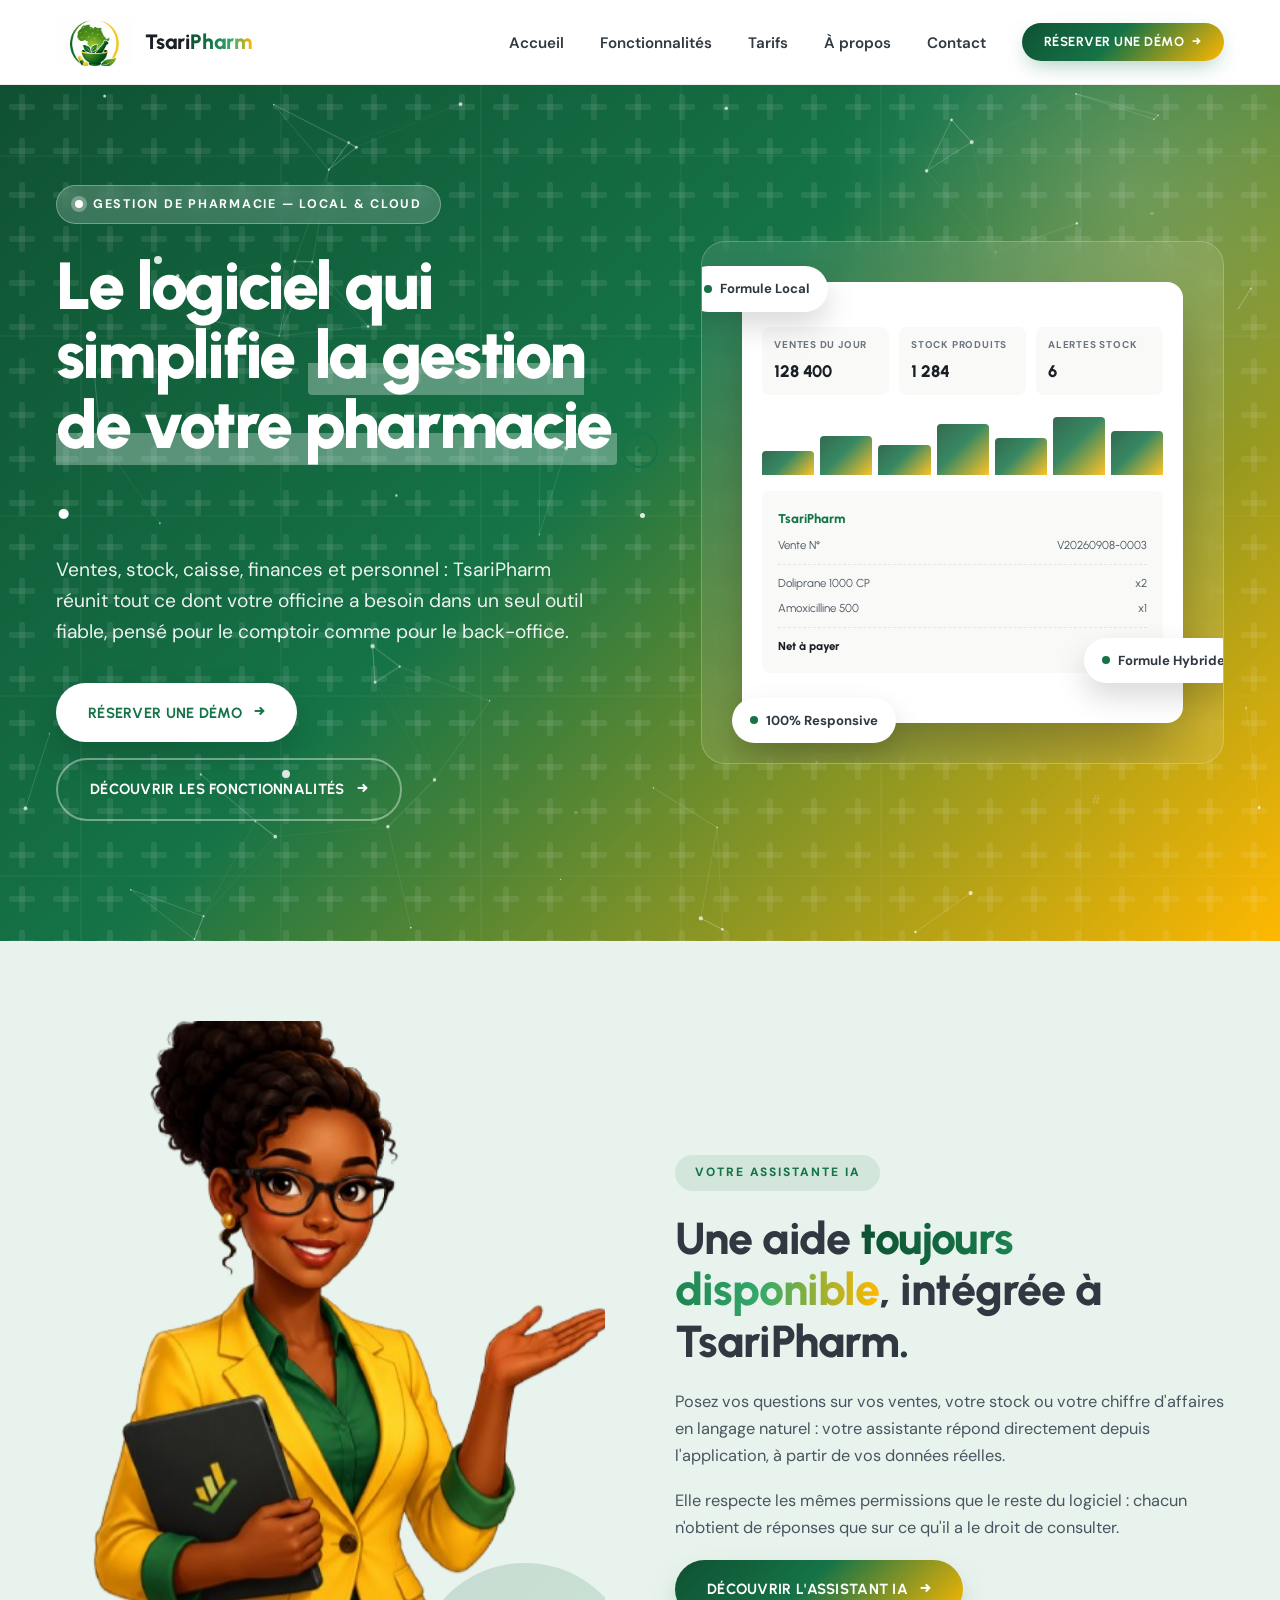
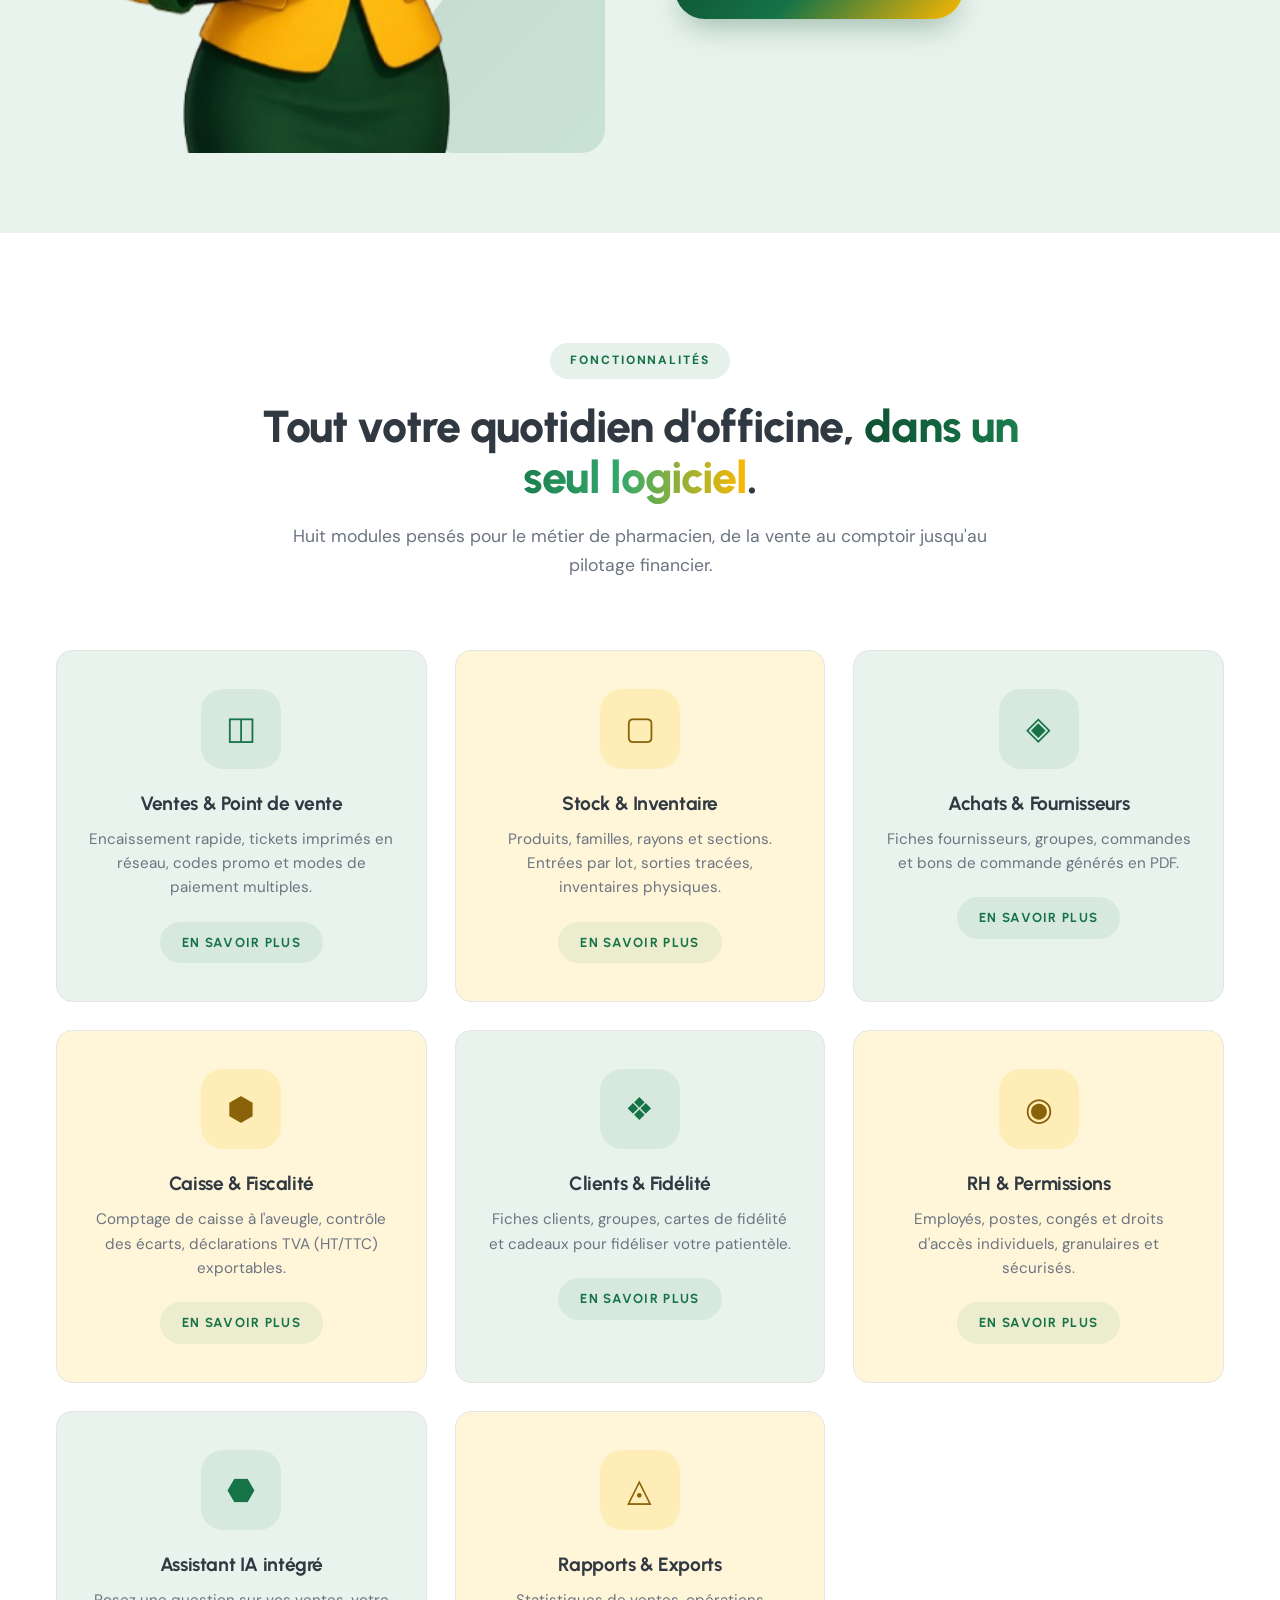
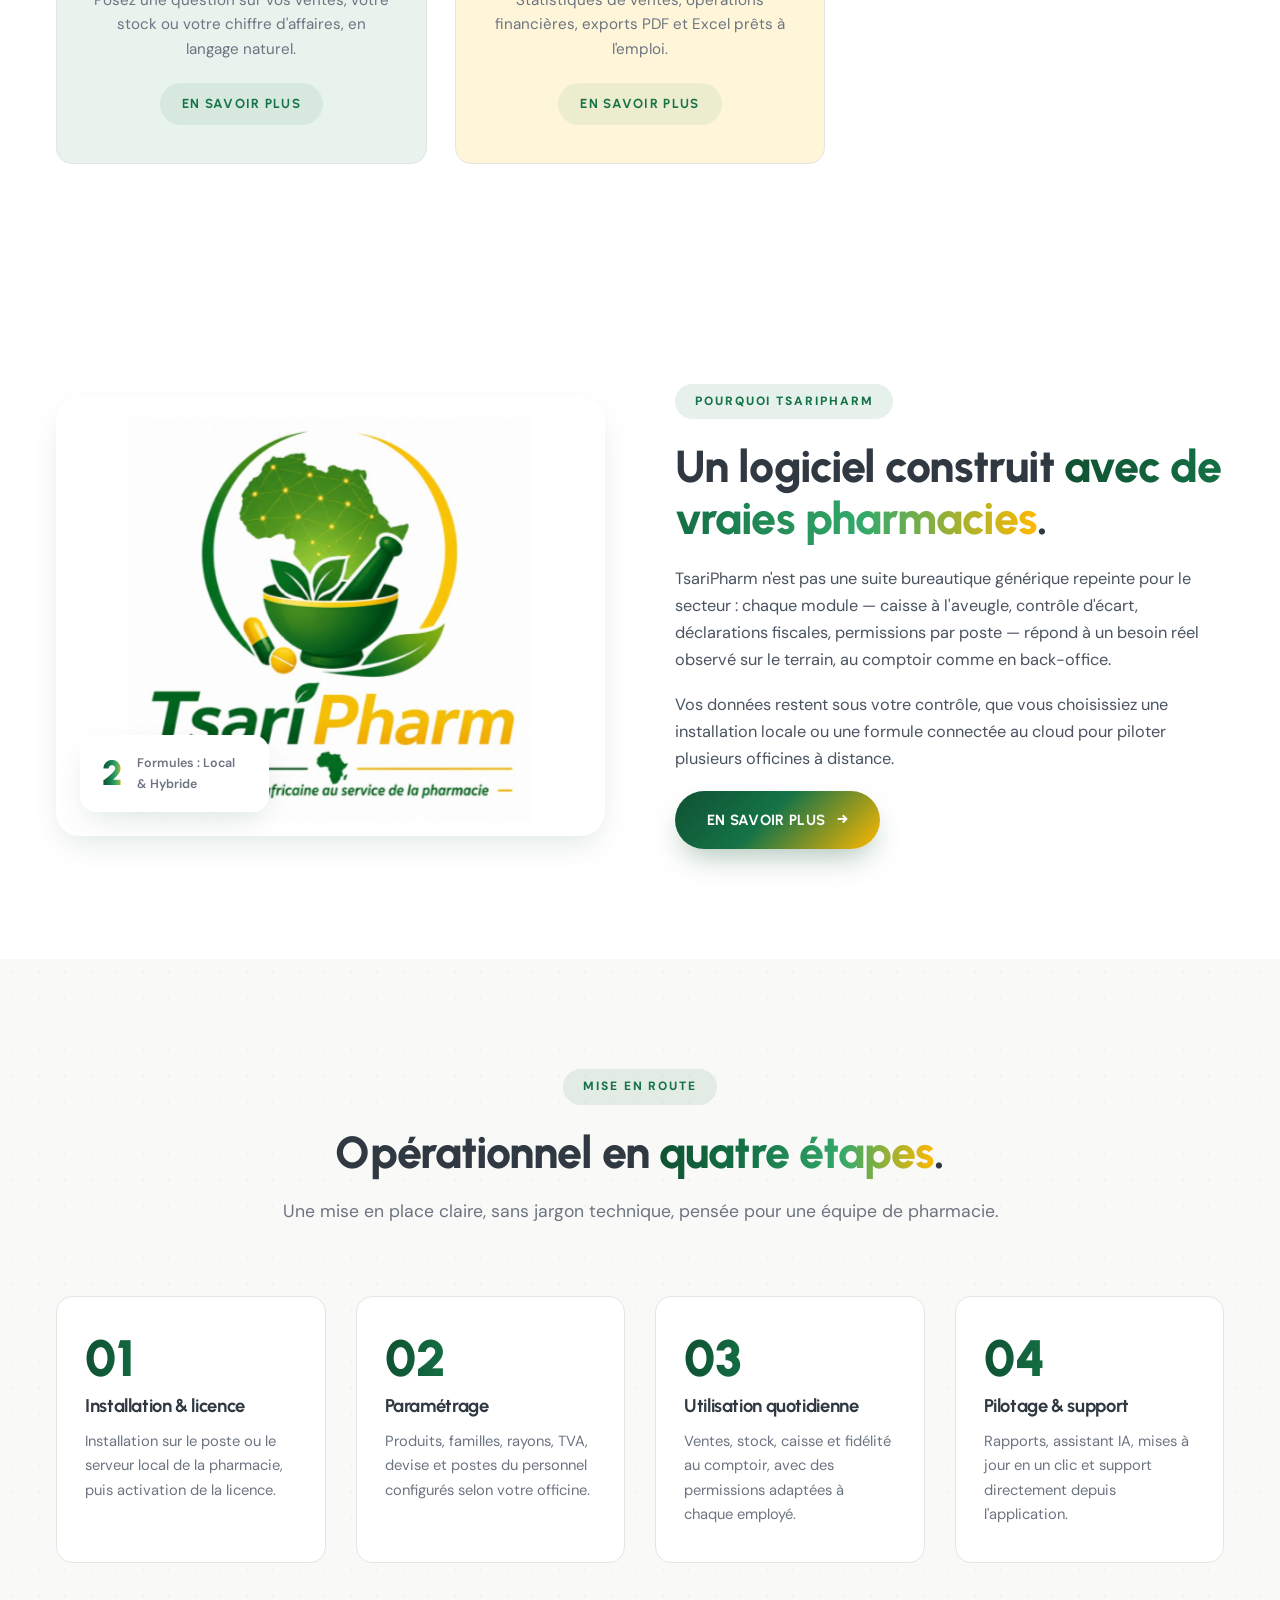
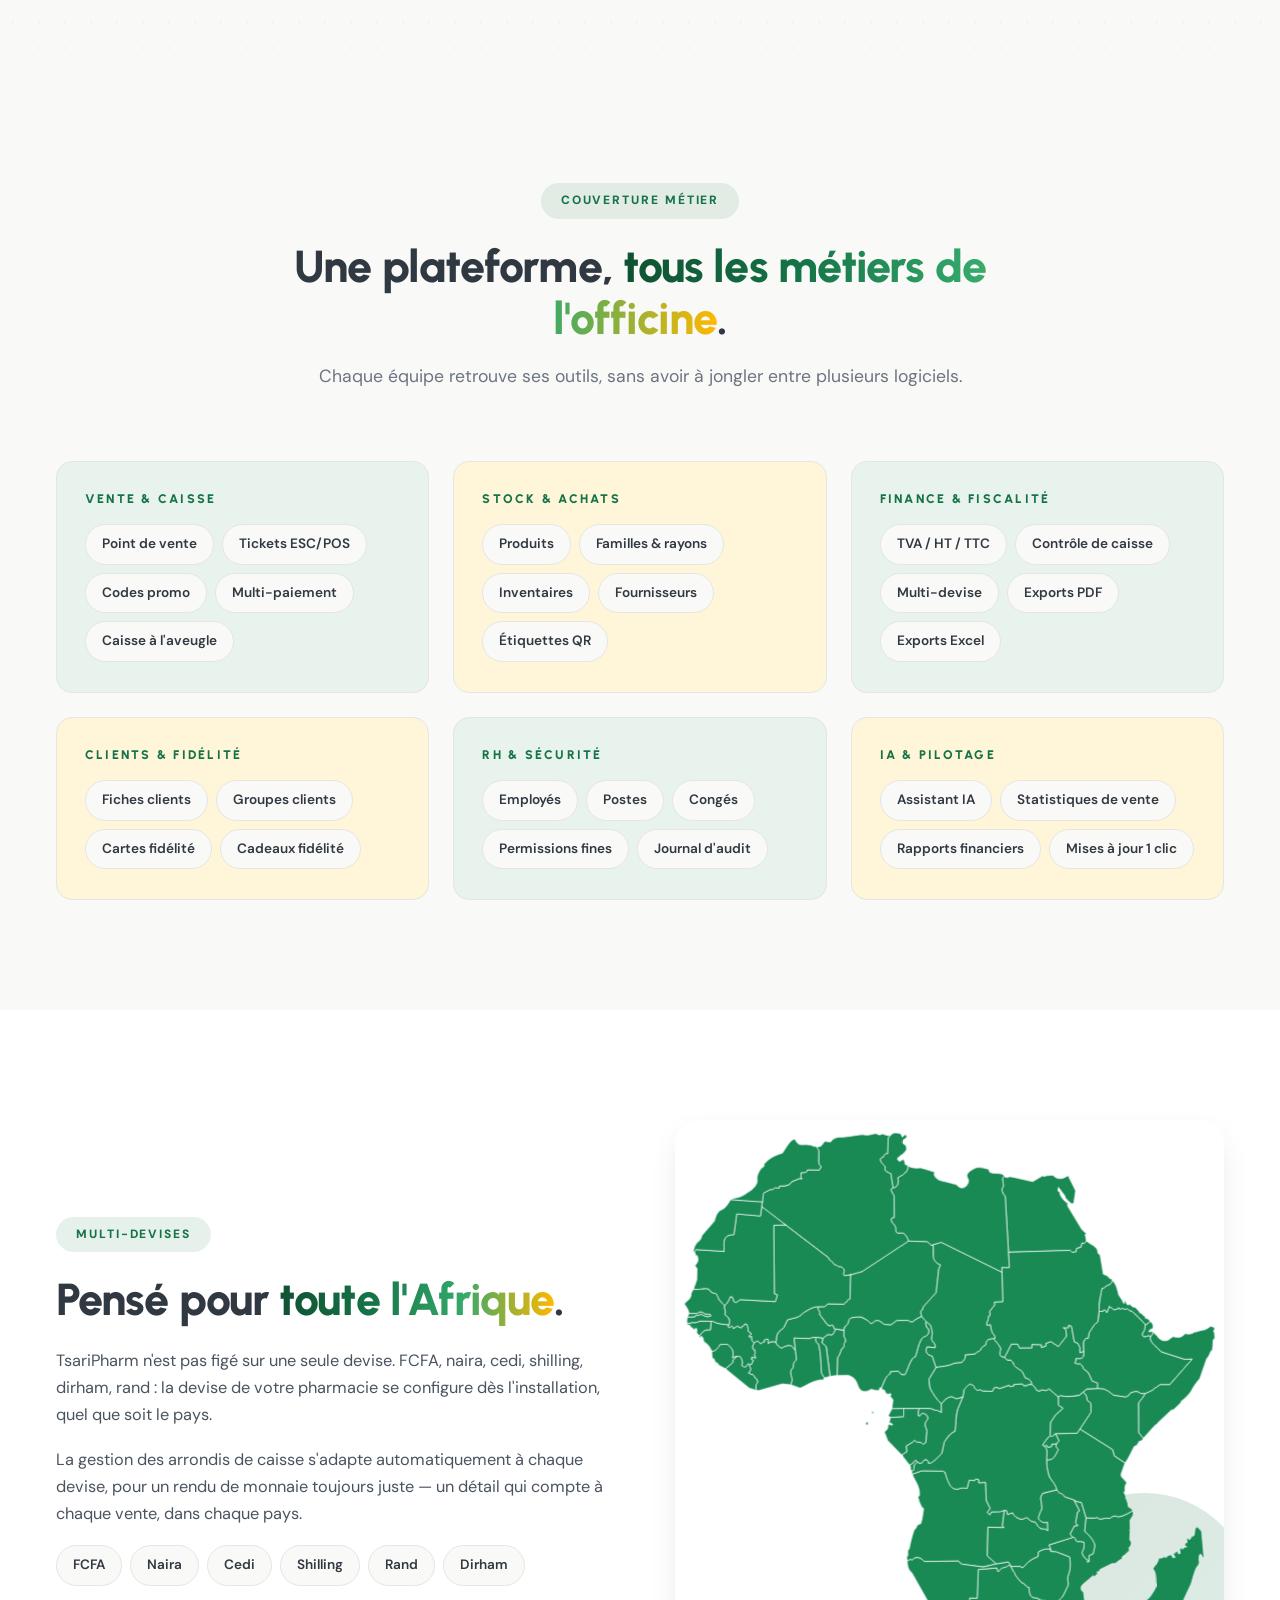
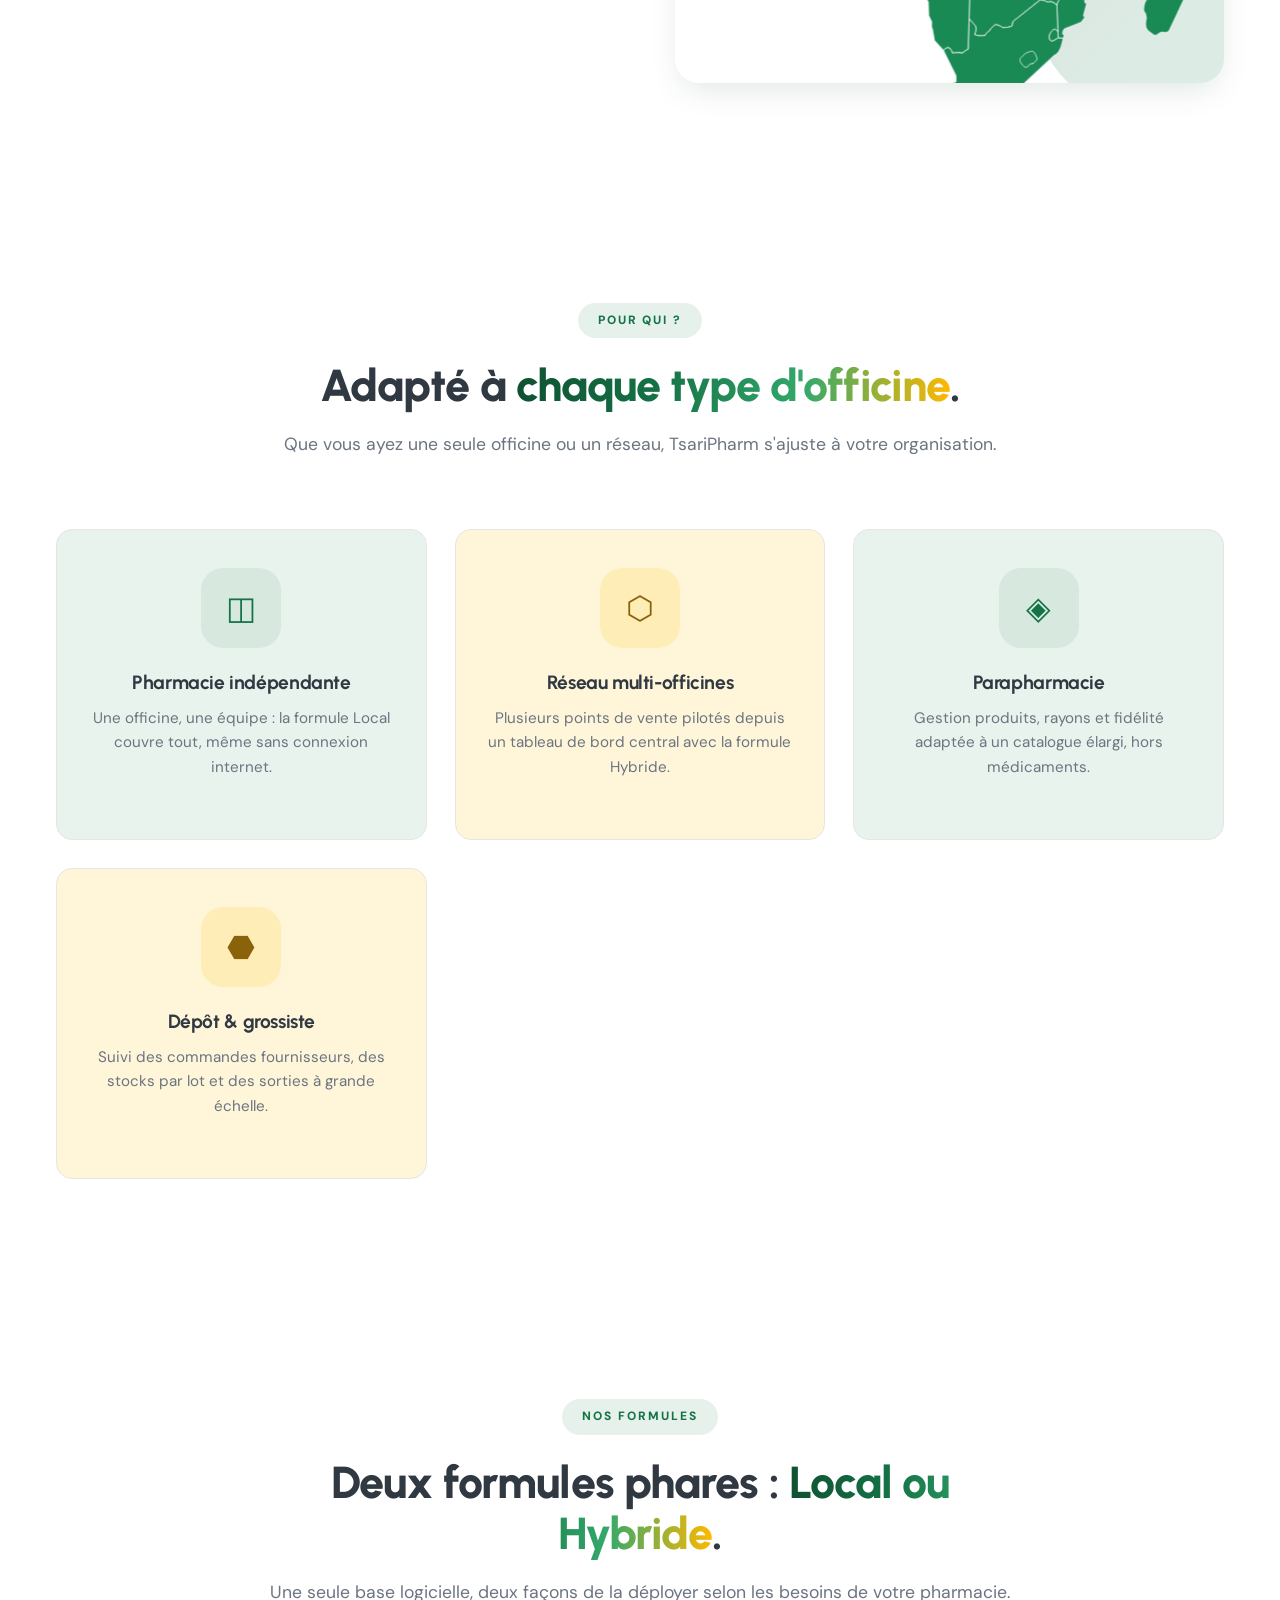
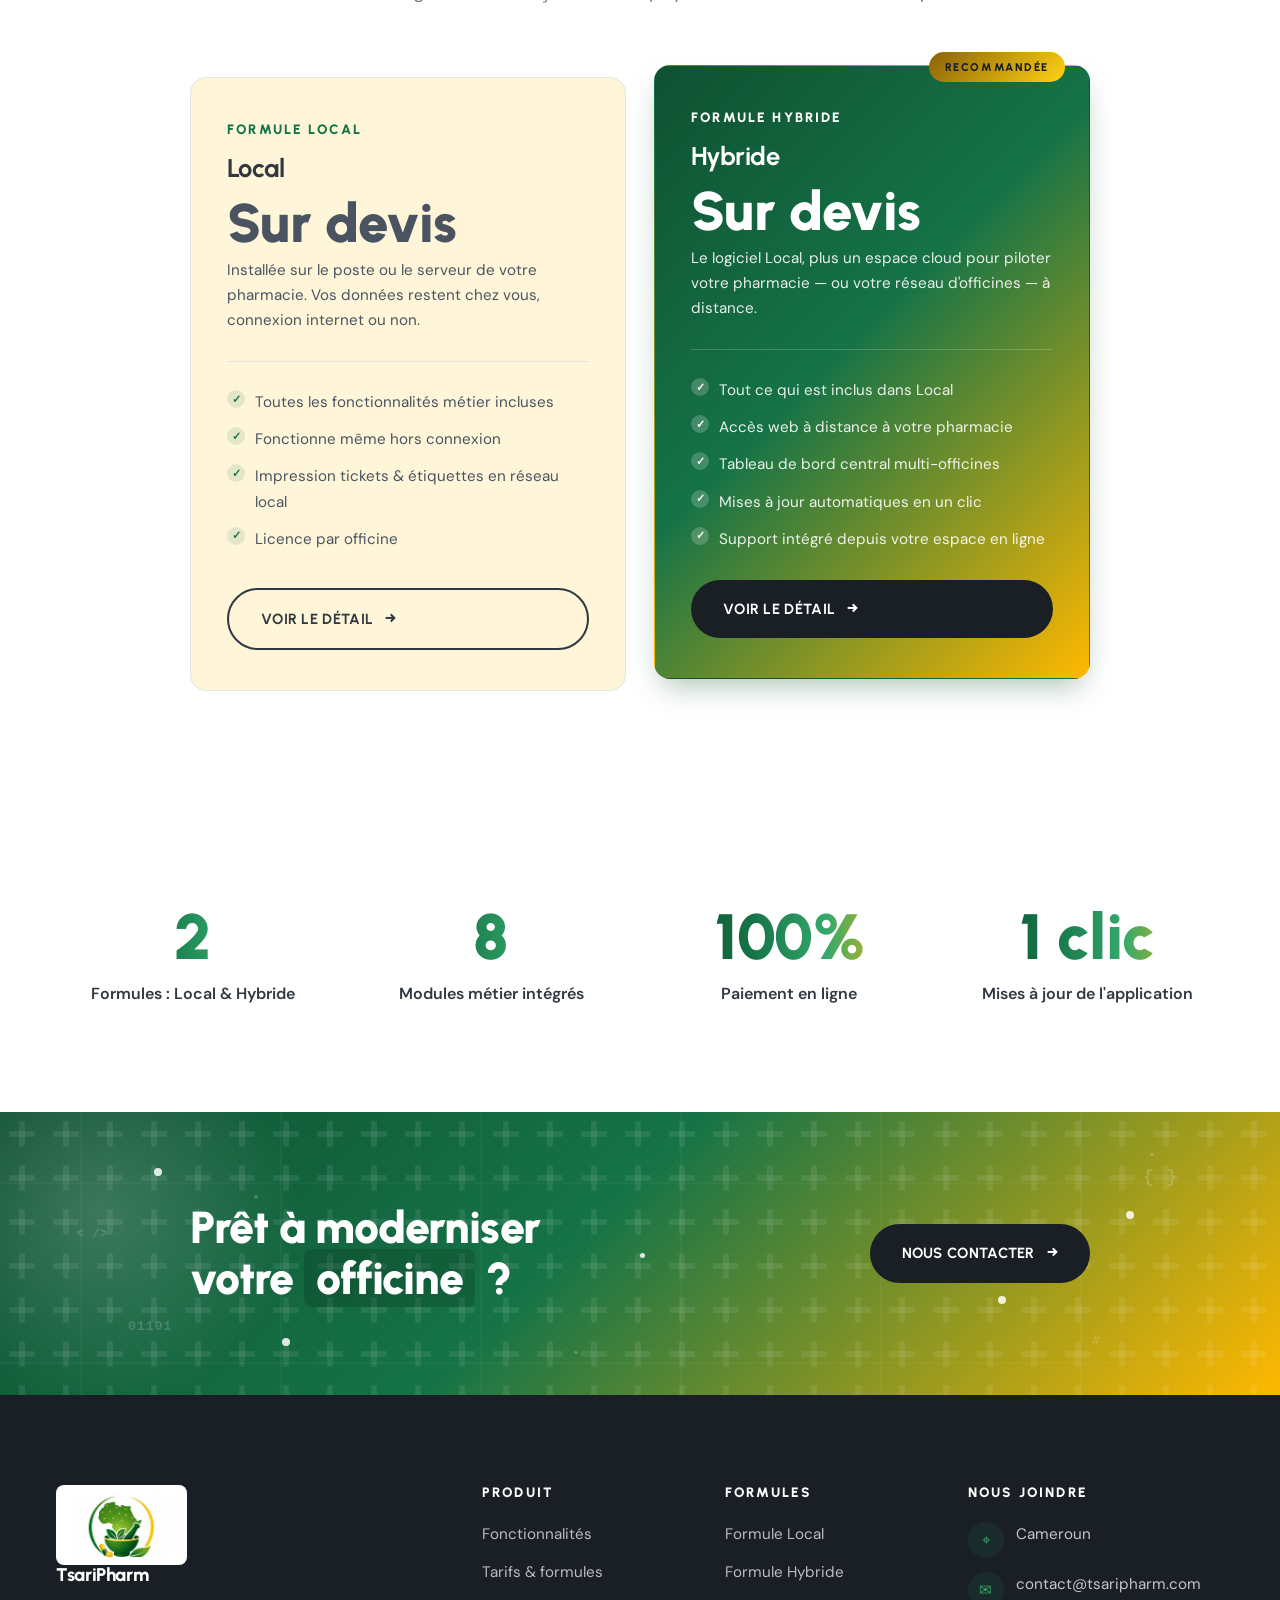
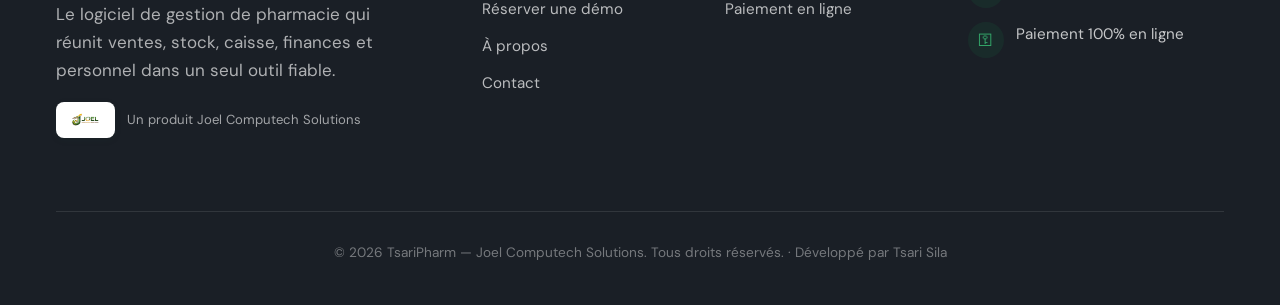
==== index.html @ c8c622b7 "Add pan-African multi-currency section, fix mobile grid, wire Stripe link - Add "Pensee pour toute l" ====
<!DOCTYPE html>
<html lang="fr">
<head>
    <meta charset="UTF-8">
    <meta name="viewport" content="width=device-width, initial-scale=1.0">
    <title>TsariPharm — Logiciel de gestion de pharmacie</title>
    <link rel="icon" href="assets/tsaripharm-icon.jpg" type="image/jpeg">
    <meta name="description" content="TsariPharm : le logiciel de gestion de pharmacie qui réunit ventes, stock, caisse, finances et personnel dans un seul outil fiable. Disponible en formule Local ou Hybride.">
    <meta property="og:title" content="TsariPharm — Logiciel de gestion de pharmacie">
    <meta property="og:description" content="Ventes, stock, caisse, finances, RH et assistant IA : tout pour piloter votre officine au quotidien.">
    <meta property="og:image" content="assets/tsaripharm-full.jpg">
    <link rel="preconnect" href="https://fonts.googleapis.com">
    <link rel="preconnect" href="https://fonts.gstatic.com" crossorigin>
    <link href="https://fonts.googleapis.com/css2?family=DM+Sans:wght@400;500;600;700&family=Urbanist:wght@400;500;600;700;800;900&display=swap" rel="stylesheet">
    <link rel="stylesheet" href="style.css">
</head>
<body>
    <nav>
        <a href="index.html" class="nav-logo"><img src="assets/tsaripharm-icon.jpg" alt="TsariPharm"><span class="nav-logo-text">Tsari<em>Pharm</em></span></a>
        <ul class="nav-links">
            <li><a href="index.html">Accueil</a></li>
            <li><a href="fonctionnalites.html">Fonctionnalités</a></li>
            <li><a href="tarifs.html">Tarifs</a></li>
            <li><a href="a-propos.html">À propos</a></li>
            <li><a href="contact.html">Contact</a></li>
            <li><a href="demo.html" class="nav-cta"><span>Réserver une démo</span></a></li>
        </ul>
    </nav>

    <!-- HERO -->
    <header class="hero">
        <div class="hero-inner">
            <div>
                <span class="hero-eyebrow">Gestion de pharmacie — Local &amp; Cloud</span>
                <h1>Le logiciel qui simplifie <em>la gestion de votre pharmacie</em>.</h1>
                <p class="lead">Ventes, stock, caisse, finances et personnel : TsariPharm réunit tout ce dont votre officine a besoin dans un seul outil fiable, pensé pour le comptoir comme pour le back-office.</p>
                <div class="hero-btns">
                    <a href="demo.html" class="btn btn-primary"><span>Réserver une démo</span></a>
                    <a href="fonctionnalites.html" class="btn btn-ghost"><span>Découvrir les fonctionnalités</span></a>
                </div>
            </div>
            <div class="hero-illustration">
                <div class="hero-mock">
                    <div class="hero-mock-bar"><span></span><span></span><span></span></div>
                    <div class="hero-mock-kpis">
                        <div class="hero-mock-kpi"><span class="k-lbl">Ventes du jour</span><span class="k-val">128 400</span></div>
                        <div class="hero-mock-kpi"><span class="k-lbl">Stock produits</span><span class="k-val">1 284</span></div>
                        <div class="hero-mock-kpi"><span class="k-lbl">Alertes stock</span><span class="k-val">6</span></div>
                    </div>
                    <div class="hero-mock-chart">
                        <span style="height:38%"></span><span style="height:62%"></span><span style="height:48%"></span>
                        <span style="height:80%"></span><span style="height:58%"></span><span style="height:92%"></span>
                        <span style="height:70%"></span>
                    </div>
                    <div class="hero-mock-receipt">
                        <div class="r-line r-title">TsariPharm</div>
                        <div class="r-line"><span>Vente N°</span><span>V20260908-0003</span></div>
                        <div class="r-sep"></div>
                        <div class="r-line"><span>Doliprane 1000 CP</span><span>x2</span></div>
                        <div class="r-line"><span>Amoxicilline 500</span><span>x1</span></div>
                        <div class="r-sep"></div>
                        <div class="r-line r-total"><span>Net à payer</span><span>4 250</span></div>
                    </div>
                </div>
                <span class="float-tag t1"><span class="dot"></span> Formule Local</span>
                <span class="float-tag t2"><span class="dot"></span> Formule Hybride</span>
                <span class="float-tag t3"><span class="dot"></span> 100% Responsive</span>
            </div>
        </div>
    </header>

    <main>

        <!-- MASCOTTE / ASSISTANTE IA -->
        <section class="section-full" style="background: var(--green-soft); padding: 80px 56px;">
            <div style="max-width: var(--container); margin: 0 auto;">
                <div class="about-split">
                    <div class="about-image" style="aspect-ratio: 3/4; box-shadow: none;">
                        <img src="assets/mascotte-explique.png" alt="Assistante IA TsariPharm" style="width:100%;height:100%;object-fit:contain;">
                    </div>
                    <div>
                        <span class="pill">Votre assistante IA</span>
                        <h2>Une aide <em>toujours disponible</em>, intégrée à TsariPharm.</h2>
                        <p>Posez vos questions sur vos ventes, votre stock ou votre chiffre d'affaires en langage naturel : votre assistante répond directement depuis l'application, à partir de vos données réelles.</p>
                        <p>Elle respecte les mêmes permissions que le reste du logiciel : chacun n'obtient de réponses que sur ce qu'il a le droit de consulter.</p>
                        <a href="fonctionnalites.html" class="btn btn-orange"><span>Découvrir l'assistant IA</span></a>
                    </div>
                </div>
            </div>
        </section>

        <!-- FONCTIONNALITÉS OVERVIEW -->
        <section>
            <div class="section-head">
                <span class="pill">Fonctionnalités</span>
                <h2>Tout votre quotidien d'officine, <em>dans un seul logiciel</em>.</h2>
                <p>Huit modules pensés pour le métier de pharmacien, de la vente au comptoir jusqu'au pilotage financier.</p>
            </div>
            <div class="svc-grid">
                <div class="svc-card">
                    <div class="svc-icon">◫</div>
                    <h3>Ventes &amp; Point de vente</h3>
                    <p>Encaissement rapide, tickets imprimés en réseau, codes promo et modes de paiement multiples.</p>
                    <a href="fonctionnalites.html" class="svc-link">En savoir plus</a>
                </div>
                <div class="svc-card">
                    <div class="svc-icon">▢</div>
                    <h3>Stock &amp; Inventaire</h3>
                    <p>Produits, familles, rayons et sections. Entrées par lot, sorties tracées, inventaires physiques.</p>
                    <a href="fonctionnalites.html" class="svc-link">En savoir plus</a>
                </div>
                <div class="svc-card">
                    <div class="svc-icon">◈</div>
                    <h3>Achats &amp; Fournisseurs</h3>
                    <p>Fiches fournisseurs, groupes, commandes et bons de commande générés en PDF.</p>
                    <a href="fonctionnalites.html" class="svc-link">En savoir plus</a>
                </div>
                <div class="svc-card">
                    <div class="svc-icon">⬢</div>
                    <h3>Caisse &amp; Fiscalité</h3>
                    <p>Comptage de caisse à l'aveugle, contrôle des écarts, déclarations TVA (HT/TTC) exportables.</p>
                    <a href="fonctionnalites.html" class="svc-link">En savoir plus</a>
                </div>
                <div class="svc-card">
                    <div class="svc-icon">❖</div>
                    <h3>Clients &amp; Fidélité</h3>
                    <p>Fiches clients, groupes, cartes de fidélité et cadeaux pour fidéliser votre patientèle.</p>
                    <a href="fonctionnalites.html" class="svc-link">En savoir plus</a>
                </div>
                <div class="svc-card">
                    <div class="svc-icon">◉</div>
                    <h3>RH &amp; Permissions</h3>
                    <p>Employés, postes, congés et droits d'accès individuels, granulaires et sécurisés.</p>
                    <a href="fonctionnalites.html" class="svc-link">En savoir plus</a>
                </div>
                <div class="svc-card">
                    <div class="svc-icon">⬣</div>
                    <h3>Assistant IA intégré</h3>
                    <p>Posez une question sur vos ventes, votre stock ou votre chiffre d'affaires, en langage naturel.</p>
                    <a href="fonctionnalites.html" class="svc-link">En savoir plus</a>
                </div>
                <div class="svc-card">
                    <div class="svc-icon">◬</div>
                    <h3>Rapports &amp; Exports</h3>
                    <p>Statistiques de ventes, opérations financières, exports PDF et Excel prêts à l'emploi.</p>
                    <a href="fonctionnalites.html" class="svc-link">En savoir plus</a>
                </div>
            </div>
        </section>

        <!-- ABOUT SPLIT -->
        <section>
            <div class="about-split">
                <div class="about-image">
                    <img src="assets/tsaripharm-full.jpg" alt="Logo TsariPharm" style="width:100%;height:100%;object-fit:contain;background:var(--white);padding:36px;">
                    <div class="about-badge">
                        <span class="num">2</span>
                        <span class="lbl">Formules : Local &amp; Hybride</span>
                    </div>
                </div>
                <div>
                    <span class="pill">Pourquoi TsariPharm</span>
                    <h2>Un logiciel construit <em>avec de vraies pharmacies</em>.</h2>
                    <p>TsariPharm n'est pas une suite bureautique générique repeinte pour le secteur : chaque module — caisse à l'aveugle, contrôle d'écart, déclarations fiscales, permissions par poste — répond à un besoin réel observé sur le terrain, au comptoir comme en back-office.</p>
                    <p>Vos données restent sous votre contrôle, que vous choisissiez une installation locale ou une formule connectée au cloud pour piloter plusieurs officines à distance.</p>
                    <a href="a-propos.html" class="btn btn-orange"><span>En savoir plus</span></a>
                </div>
            </div>
        </section>

        <!-- PROCESS -->
        <section class="process-section section-full" style="padding: 110px 56px;">
            <div style="max-width: var(--container); margin: 0 auto;">
                <div class="section-head">
                    <span class="pill">Mise en route</span>
                    <h2>Opérationnel en <em>quatre étapes</em>.</h2>
                    <p>Une mise en place claire, sans jargon technique, pensée pour une équipe de pharmacie.</p>
                </div>
                <div class="process-grid">
                    <div class="process-step">
                        <span class="process-num">01</span>
                        <h3>Installation &amp; licence</h3>
                        <p>Installation sur le poste ou le serveur local de la pharmacie, puis activation de la licence.</p>
                    </div>
                    <div class="process-step">
                        <span class="process-num">02</span>
                        <h3>Paramétrage</h3>
                        <p>Produits, familles, rayons, TVA, devise et postes du personnel configurés selon votre officine.</p>
                    </div>
                    <div class="process-step">
                        <span class="process-num">03</span>
                        <h3>Utilisation quotidienne</h3>
                        <p>Ventes, stock, caisse et fidélité au comptoir, avec des permissions adaptées à chaque employé.</p>
                    </div>
                    <div class="process-step">
                        <span class="process-num">04</span>
                        <h3>Pilotage &amp; support</h3>
                        <p>Rapports, assistant IA, mises à jour en un clic et support directement depuis l'application.</p>
                    </div>
                </div>
            </div>
        </section>

        <!-- MODULES / COUVERTURE -->
        <section class="tech-section section-full" style="padding: 110px 56px;">
            <div style="max-width: var(--container); margin: 0 auto;">
                <div class="section-head">
                    <span class="pill">Couverture métier</span>
                    <h2>Une plateforme, <em>tous les métiers de l'officine</em>.</h2>
                    <p>Chaque équipe retrouve ses outils, sans avoir à jongler entre plusieurs logiciels.</p>
                </div>
                <div class="tech-grid">
                    <div class="tech-cat">
                        <h4>Vente &amp; Caisse</h4>
                        <div class="tech-pills">
                            <span>Point de vente</span><span>Tickets ESC/POS</span><span>Codes promo</span>
                            <span>Multi-paiement</span><span>Caisse à l'aveugle</span>
                        </div>
                    </div>
                    <div class="tech-cat">
                        <h4>Stock &amp; Achats</h4>
                        <div class="tech-pills">
                            <span>Produits</span><span>Familles &amp; rayons</span><span>Inventaires</span>
                            <span>Fournisseurs</span><span>Étiquettes QR</span>
                        </div>
                    </div>
                    <div class="tech-cat">
                        <h4>Finance &amp; Fiscalité</h4>
                        <div class="tech-pills">
                            <span>TVA / HT / TTC</span><span>Contrôle de caisse</span><span>Multi-devise</span>
                            <span>Exports PDF</span><span>Exports Excel</span>
                        </div>
                    </div>
                    <div class="tech-cat">
                        <h4>Clients &amp; Fidélité</h4>
                        <div class="tech-pills">
                            <span>Fiches clients</span><span>Groupes clients</span><span>Cartes fidélité</span>
                            <span>Cadeaux fidélité</span>
                        </div>
                    </div>
                    <div class="tech-cat">
                        <h4>RH &amp; Sécurité</h4>
                        <div class="tech-pills">
                            <span>Employés</span><span>Postes</span><span>Congés</span>
                            <span>Permissions fines</span><span>Journal d'audit</span>
                        </div>
                    </div>
                    <div class="tech-cat">
                        <h4>IA &amp; Pilotage</h4>
                        <div class="tech-pills">
                            <span>Assistant IA</span><span>Statistiques de vente</span><span>Rapports financiers</span>
                            <span>Mises à jour 1 clic</span>
                        </div>
                    </div>
                </div>
            </div>
        </section>

        <!-- MULTI-DEVISES / AFRIQUE -->
        <section>
            <div class="about-split">
                <div>
                    <span class="pill">Multi-devises</span>
                    <h2>Pensé pour <em>toute l'Afrique</em>.</h2>
                    <p>TsariPharm n'est pas figé sur une seule devise. FCFA, naira, cedi, shilling, dirham, rand : la devise de votre pharmacie se configure dès l'installation, quel que soit le pays.</p>
                    <p>La gestion des arrondis de caisse s'adapte automatiquement à chaque devise, pour un rendu de monnaie toujours juste — un détail qui compte à chaque vente, dans chaque pays.</p>
                    <div class="tech-pills" style="margin-top:12px;">
                        <span>FCFA</span><span>Naira</span><span>Cedi</span><span>Shilling</span><span>Rand</span><span>Dirham</span>
                    </div>
                </div>
                <div class="about-image" style="aspect-ratio: 1200/1230;">
                    <img src="assets/africa-map.svg" alt="Carte de l'Afrique" style="width:100%;height:100%;object-fit:contain;padding:20px;">
                </div>
            </div>
        </section>

        <!-- POUR QUI -->
        <section>
            <div class="section-head">
                <span class="pill">Pour qui ?</span>
                <h2>Adapté à <em>chaque type d'officine</em>.</h2>
                <p>Que vous ayez une seule officine ou un réseau, TsariPharm s'ajuste à votre organisation.</p>
            </div>
            <div class="svc-grid">
                <div class="svc-card">
                    <div class="svc-icon">◫</div>
                    <h3>Pharmacie indépendante</h3>
                    <p>Une officine, une équipe : la formule Local couvre tout, même sans connexion internet.</p>
                </div>
                <div class="svc-card">
                    <div class="svc-icon">⬡</div>
                    <h3>Réseau multi-officines</h3>
                    <p>Plusieurs points de vente pilotés depuis un tableau de bord central avec la formule Hybride.</p>
                </div>
                <div class="svc-card">
                    <div class="svc-icon">◈</div>
                    <h3>Parapharmacie</h3>
                    <p>Gestion produits, rayons et fidélité adaptée à un catalogue élargi, hors médicaments.</p>
                </div>
                <div class="svc-card">
                    <div class="svc-icon">⬣</div>
                    <h3>Dépôt &amp; grossiste</h3>
                    <p>Suivi des commandes fournisseurs, des stocks par lot et des sorties à grande échelle.</p>
                </div>
            </div>
        </section>

        <!-- FORMULES (teaser) -->
        <section id="formules">
            <div class="section-head">
                <span class="pill">Nos formules</span>
                <h2>Deux formules phares : <em>Local ou Hybride</em>.</h2>
                <p>Une seule base logicielle, deux façons de la déployer selon les besoins de votre pharmacie.</p>
            </div>
            <div class="pricing-grid pricing-grid--2">
                <div class="price-card">
                    <span class="price-tier">Formule Local</span>
                    <h3>Local</h3>
                    <p class="price-amount">Sur devis</p>
                    <p class="price-desc">Installée sur le poste ou le serveur de votre pharmacie. Vos données restent chez vous, connexion internet ou non.</p>
                    <ul class="price-features">
                        <li>Toutes les fonctionnalités métier incluses</li>
                        <li>Fonctionne même hors connexion</li>
                        <li>Impression tickets &amp; étiquettes en réseau local</li>
                        <li>Licence par officine</li>
                    </ul>
                    <a href="tarifs.html" class="btn btn-outline-dark"><span>Voir le détail</span></a>
                </div>
                <div class="price-card featured">
                    <span class="price-badge">Recommandée</span>
                    <span class="price-tier">Formule Hybride</span>
                    <h3>Hybride</h3>
                    <p class="price-amount">Sur devis</p>
                    <p class="price-desc">Le logiciel Local, plus un espace cloud pour piloter votre pharmacie — ou votre réseau d'officines — à distance.</p>
                    <ul class="price-features">
                        <li>Tout ce qui est inclus dans Local</li>
                        <li>Accès web à distance à votre pharmacie</li>
                        <li>Tableau de bord central multi-officines</li>
                        <li>Mises à jour automatiques en un clic</li>
                        <li>Support intégré depuis votre espace en ligne</li>
                    </ul>
                    <a href="tarifs.html" class="btn btn-dark"><span>Voir le détail</span></a>
                </div>
            </div>
        </section>

        <!-- STATS -->
        <section class="stats-section section-full">
            <div class="stats-grid">
                <div class="stat-item">
                    <span class="stat-num">2</span>
                    <span class="stat-lbl">Formules : Local &amp; Hybride</span>
                </div>
                <div class="stat-item">
                    <span class="stat-num">8</span>
                    <span class="stat-lbl">Modules métier intégrés</span>
                </div>
                <div class="stat-item">
                    <span class="stat-num">100%</span>
                    <span class="stat-lbl">Paiement en ligne</span>
                </div>
                <div class="stat-item">
                    <span class="stat-num">1 clic</span>
                    <span class="stat-lbl">Mises à jour de l'application</span>
                </div>
            </div>
        </section>

    </main>

    <!-- CTA BAND -->
    <section class="cta-band section-full">
        <div class="cta-inner">
            <h2>Prêt à moderniser<br>votre <em style="font-style:normal; background: rgba(0,0,0,0.15); padding: 2px 12px; border-radius: 8px;">officine</em> ?</h2>
            <a href="contact.html" class="btn btn-dark"><span>Nous contacter</span></a>
        </div>
    </section>

    <footer>
        <div class="footer-grid">
            <div>
                <span class="logo-chip"><img src="assets/tsaripharm-icon.jpg" alt="TsariPharm" class="footer-logo"></span>
                <h3>TsariPharm</h3>
                <p style="margin-top:14px; color: rgba(255,255,255,0.65);">Le logiciel de gestion de pharmacie qui réunit ventes, stock, caisse, finances et personnel dans un seul outil fiable.</p>
                <div class="joel-credit">
                    <span class="logo-chip"><img src="assets/joelcomputech-logo.png" alt="Joel Computech Solutions"></span>
                    <span>Un produit Joel Computech Solutions</span>
                </div>
            </div>
            <div class="footer-links">
                <h4>Produit</h4>
                <a href="fonctionnalites.html">Fonctionnalités</a>
                <a href="tarifs.html">Tarifs &amp; formules</a>
                <a href="demo.html">Réserver une démo</a>
                <a href="a-propos.html">À propos</a>
                <a href="contact.html">Contact</a>
            </div>
            <div class="footer-links">
                <h4>Formules</h4>
                <a href="tarifs.html#local">Formule Local</a>
                <a href="tarifs.html#hybride">Formule Hybride</a>
                <a href="tarifs.html#paiement">Paiement en ligne</a>
            </div>
            <div>
                <h4>Nous joindre</h4>
                <div class="footer-contact">
                    <div><span class="ico">⌖</span><span>Cameroun</span></div>
                    <div><span class="ico">✉</span><a href="mailto:contact@tsaripharm.com">contact@tsaripharm.com</a></div>
                    <div><span class="ico">⚿</span><span>Paiement 100% en ligne</span></div>
                </div>
            </div>
        </div>
        <div class="footer-bottom">&copy; 2026 TsariPharm — Joel Computech Solutions. Tous droits réservés. · Développé par Tsari Sila</div>
    </footer>
    <script src="animations.js" defer></script>
</body>
</html>
---- style.css ----
/* =========================================================
   TsariPharm — gestion de pharmacie, design émeraude & or
   ========================================================= */

:root {
  --white: #ffffff;
  --bg: #ffffff;
  --bg-soft: #f9f9f7;
  --bg-grey: #eeeeee;
  --ink: #303841;
  --ink-deep: #1a1f26;
  --ink-soft: #4a5460;
  --muted: #6b7480;
  --line: #e5e5e2;
  --line-soft: #f0efeb;

  /* Brand: emerald green + pharma gold-yellow (couleurs du vrai logo TsariPharm) */
  --green-1: #0f5132;       /* deep emerald (trust) */
  --green-2: #157347;       /* main green — primary brand */
  --green-3: #1a8a55;       /* fresh action green */
  --green-4: #34a96b;       /* hover/highlight */
  --green-soft: #e8f3ed;    /* subtle green background tint */
  --gold-1: #8a6209;        /* deep amber — AA-safe for text on white (~5.9:1) */
  --gold-2: #ffb800;        /* main pharma yellow (logo TsariPharm) */
  --gold-3: #ffd311;        /* bright yellow (logo TsariPharm) */
  --gold-soft: #fff6da;     /* subtle yellow background tint */
  --orange-1: #157347;       /* alias = brand green */
  --orange-2: #1a8a55;
  --orange-3: #34a96b;
  --orange-4: #ffb800;
  --orange-5: #ffd311;
  --grad-orange: linear-gradient(135deg, #0f5132 0%, #157347 50%, #1a8a55 100%);
  --grad-orange-h: linear-gradient(90deg, #0f5132, #157347, #1a8a55, #34a96b);
  --grad-green: linear-gradient(135deg, #0f5132 0%, #1a8a55 100%);
  --grad-gold: linear-gradient(135deg, #8a6209 0%, #ffd311 100%);
  --grad-gold-h: linear-gradient(90deg, #8a6209, #ffb800, #ffd311);
  --grad-pharma: linear-gradient(135deg, #0f5132 0%, #157347 45%, #ffb800 100%);
  --grad-pharma-h: linear-gradient(90deg, #0f5132, #157347, #34a96b, #ffb800);

  --primary: #157347;
  --primary-hover: #0f5132;

  --radius: 8px;
  --radius-md: 16px;
  --radius-lg: 24px;
  --radius-pill: 999px;

  --shadow-sm: 0 2px 8px rgba(14,77,43,0.06);
  --shadow-md: 0 12px 32px -8px rgba(14,77,43,0.15);
  --shadow-lg: 0 30px 80px -20px rgba(14,77,43,0.3);
  --shadow-orange: 0 14px 30px -8px rgba(14,77,43,0.35);
  --shadow-gold: 0 14px 30px -8px rgba(255,184,0,0.35);

  --container: 1280px;
  --ease: cubic-bezier(0.22, 1, 0.36, 1);
}

* { margin: 0; padding: 0; box-sizing: border-box; }
html { scroll-behavior: smooth; -webkit-font-smoothing: antialiased; -moz-osx-font-smoothing: grayscale; }

body {
  font-family: 'DM Sans', -apple-system, BlinkMacSystemFont, sans-serif;
  background: var(--bg);
  color: var(--ink);
  line-height: 1.65;
  font-size: 17px;
  overflow-x: hidden;
}

::selection { background: var(--orange-1); color: var(--white); }

h1, h2, h3, h4 {
  font-family: 'Urbanist', 'Inter', sans-serif;
  font-weight: 800;
  color: var(--ink);
  letter-spacing: -0.02em;
  line-height: 1.15;
}
h1 { font-size: clamp(2.4rem, 5.2vw, 4.2rem); font-weight: 900; }
h2 { font-size: clamp(1.9rem, 3.6vw, 2.8rem); font-weight: 800; }
h3 { font-size: 1.25rem; font-weight: 700; }
h4 { font-size: 0.78rem; font-weight: 800; text-transform: uppercase; letter-spacing: 0.18em; }

p { color: var(--ink-soft); }
a { color: inherit; text-decoration: none; }

/* =========================================================
   AMBIENT BACKGROUND PATTERNS (dotted grids, blobs)
   ========================================================= */
.dot-grid {
  background-image: radial-gradient(rgba(21,115,71,0.12) 1px, transparent 1px);
  background-size: 22px 22px;
}

/* =========================================================
   NAVIGATION
   ========================================================= */
nav {
  position: sticky; top: 0; z-index: 1100;
  display: flex; align-items: center; justify-content: space-between;
  padding: 18px 56px;
  background: rgba(255,255,255,0.95);
  backdrop-filter: saturate(180%) blur(18px);
  border-bottom: 1px solid var(--line-soft);
  transition: padding 0.4s var(--ease), box-shadow 0.4s var(--ease);
}
nav.is-scrolled {
  padding: 12px 56px;
  box-shadow: 0 4px 24px rgba(48,56,65,0.06);
}
.nav-logo { display: flex; align-items: center; gap: 12px; }
.nav-logo img {
  height: 48px; width: auto; display: block;
  transition: transform 0.4s var(--ease), height 0.4s var(--ease);
}
nav.is-scrolled .nav-logo img { height: 40px; }
.nav-logo:hover img { transform: scale(1.04) rotate(-2deg); }
.nav-logo-text {
  font-family: 'Urbanist', sans-serif;
  font-weight: 800;
  font-size: 1.3rem;
  letter-spacing: -0.01em;
  color: var(--ink-deep);
  white-space: nowrap;
  transition: font-size 0.4s var(--ease);
}
.nav-logo-text em {
  font-style: normal;
  background: var(--grad-pharma-h);
  -webkit-background-clip: text;
  background-clip: text;
  -webkit-text-fill-color: transparent;
}
nav.is-scrolled .nav-logo-text { font-size: 1.15rem; }

.nav-links {
  display: flex; align-items: center; gap: 36px; list-style: none;
}
.nav-links a:not(.nav-cta) {
  color: var(--ink); font-size: 0.95rem; font-weight: 600;
  position: relative; padding: 8px 0;
  transition: color 0.3s var(--ease);
}
.nav-links a:not(.nav-cta)::after {
  content: ""; position: absolute; left: 50%; bottom: 0;
  width: 0; height: 2px; background: var(--grad-pharma-h);
  transform: translateX(-50%);
  transition: width 0.4s var(--ease);
}
.nav-links a:not(.nav-cta):hover { color: var(--orange-1); }
.nav-links a:not(.nav-cta):hover::after { width: 100%; }

.nav-cta {
  display: inline-flex !important;
  align-items: center;
  gap: 8px;
  background: var(--grad-pharma) !important;
  color: var(--white) !important;
  padding: 12px 22px !important;
  border-radius: var(--radius-pill);
  font-family: 'Urbanist', sans-serif;
  font-weight: 700 !important;
  font-size: 0.82rem !important;
  letter-spacing: 0.04em;
  text-transform: uppercase;
  white-space: nowrap;
  line-height: 1;
  box-shadow: 0 8px 22px -6px rgba(21,115,71,0.4);
  transition: transform 0.35s var(--ease), box-shadow 0.35s var(--ease), background 0.35s var(--ease);
  position: relative;
  overflow: hidden;
  border: none;
}
.nav-cta::before {
  content: ""; position: absolute; inset: 0;
  background: linear-gradient(135deg, #0f5132, #1a8a55);
  opacity: 0;
  transition: opacity 0.4s var(--ease);
  z-index: 0;
}
.nav-cta::after {
  content: "→";
  font-size: 1em;
  line-height: 1;
  position: relative;
  z-index: 1;
  transition: transform 0.35s var(--ease);
  display: inline-block;
}
.nav-cta span {
  position: relative;
  z-index: 1;
  display: inline-block;
}
.nav-cta:hover {
  transform: translateY(-2px);
  box-shadow: 0 14px 30px -8px rgba(21,115,71,0.55);
}
.nav-cta:hover::before { opacity: 1; }
.nav-cta:hover::after { transform: translateX(4px); }

/* Override the generic underline animation that other nav-links have */
.nav-cta::after,
.nav-cta::before { animation: none !important; }

/* =========================================================
   LAYOUT
   ========================================================= */
section {
  padding: 110px 56px;
  max-width: var(--container);
  margin: 0 auto;
}
.section-full {
  max-width: 100%;
  padding-left: 0; padding-right: 0;
}

/* =========================================================
   ANIMATED TECH BACKGROUND (constellation network)
   ========================================================= */
.tech-bg {
  position: absolute;
  inset: 0;
  width: 100%;
  height: 100%;
  pointer-events: none;
  z-index: 0;
}
.tech-bg canvas {
  position: absolute;
  inset: 0;
  width: 100%;
  height: 100%;
  display: block;
  opacity: 0.85;
}

/* Layer of circuit-like SVG patterns */
.tech-bg::before {
  content: "";
  position: absolute;
  inset: 0;
  background-image:
    /* horizontal circuit lines */
    linear-gradient(90deg, transparent 0, transparent 40%, rgba(255,255,255,0.08) 40%, rgba(255,255,255,0.08) 41%, transparent 41%),
    /* vertical circuit lines */
    linear-gradient(0deg, transparent 0, transparent 60%, rgba(255,255,255,0.06) 60%, rgba(255,255,255,0.06) 61%, transparent 61%),
    /* dotted nodes */
    radial-gradient(circle at 20% 30%, rgba(255,255,255,0.4) 1.5px, transparent 2px),
    radial-gradient(circle at 75% 60%, rgba(255,255,255,0.4) 1.5px, transparent 2px),
    radial-gradient(circle at 45% 85%, rgba(255,255,255,0.4) 1.5px, transparent 2px),
    radial-gradient(circle at 90% 15%, rgba(255,255,255,0.4) 1.5px, transparent 2px);
  background-size: 200px 200px, 180px 180px, 100% 100%, 100% 100%, 100% 100%, 100% 100%;
  opacity: 0.5;
  animation: jcCircuitDrift 30s linear infinite;
}

@keyframes jcCircuitDrift {
  from { background-position: 0 0, 0 0, 0 0, 0 0, 0 0, 0 0; }
  to { background-position: 200px 0, 0 200px, 0 0, 0 0, 0 0, 0 0; }
}

/* Pulse dots floating around */
.tech-pulse {
  position: absolute;
  width: 8px; height: 8px;
  border-radius: 50%;
  background: rgba(255,255,255,0.85);
  box-shadow: 0 0 0 0 rgba(255,255,255,0.6);
  animation: jcDotPulse 3s ease-in-out infinite;
}
.tech-pulse.p1 { top: 20%; left: 12%; animation-delay: 0s; }
.tech-pulse.p2 { top: 65%; left: 78%; animation-delay: 0.8s; }
.tech-pulse.p3 { top: 35%; left: 88%; animation-delay: 1.6s; }
.tech-pulse.p4 { top: 80%; left: 22%; animation-delay: 2.2s; }
.tech-pulse.p5 { top: 50%; left: 50%; animation-delay: 1.2s; width: 5px; height: 5px; }

@keyframes jcDotPulse {
  0%, 100% { box-shadow: 0 0 0 0 rgba(255,255,255,0.6); opacity: 1; }
  50% { box-shadow: 0 0 0 18px rgba(255,255,255,0); opacity: 0.7; }
}

/* Floating tech badges (binary, hex, code symbols) */
.tech-glyph {
  position: absolute;
  font-family: 'JetBrains Mono', 'Consolas', monospace;
  color: rgba(255,255,255,0.18);
  font-weight: 600;
  font-size: 0.85rem;
  pointer-events: none;
  user-select: none;
  letter-spacing: 0.05em;
  animation: jcGlyphFloat 14s ease-in-out infinite alternate;
}
.tech-glyph.g1 { top: 18%; right: 8%; animation-delay: 0s; font-size: 1.1rem; }
.tech-glyph.g2 { top: 72%; left: 10%; animation-delay: 2s; }
.tech-glyph.g3 { top: 40%; left: 6%; animation-delay: 4s; font-size: 0.75rem; }
.tech-glyph.g4 { bottom: 15%; right: 14%; animation-delay: 1s; }

@keyframes jcGlyphFloat {
  0% { transform: translate(0,0); opacity: 0.18; }
  50% { opacity: 0.32; }
  100% { transform: translate(15px, -20px); opacity: 0.12; }
}

/* =========================================================
   HERO — vibrant orange gradient bandeau
   ========================================================= */
.hero {
  position: relative;
  background: var(--grad-pharma);
  color: var(--white);
  padding: 100px 56px 120px;
  margin: 0;
  max-width: 100%;
  overflow: hidden;
}
.hero::before {
  content: ""; position: absolute; inset: 0;
  background-image: url("data:image/svg+xml,%3Csvg xmlns='http://www.w3.org/2000/svg' width='44' height='44'%3E%3Cg fill='white' fill-opacity='0.16'%3E%3Crect x='19' y='9' width='6' height='26' rx='2'/%3E%3Crect x='9' y='19' width='26' height='6' rx='2'/%3E%3C/g%3E%3C/svg%3E");
  background-size: 44px 44px;
  opacity: 0.5;
  pointer-events: none;
  z-index: 1;
}
.hero::after {
  content: ""; position: absolute;
  top: -200px; right: -150px; width: 600px; height: 600px;
  background: radial-gradient(circle, rgba(255,255,255,0.18), transparent 70%);
  border-radius: 50%;
  pointer-events: none;
  animation: jcFloat 12s ease-in-out infinite alternate;
}
@keyframes jcFloat {
  0% { transform: translate(0,0) scale(1); }
  100% { transform: translate(-40px, 60px) scale(1.1); }
}
.hero-inner {
  max-width: var(--container);
  margin: 0 auto;
  display: grid;
  grid-template-columns: 1.1fr 1fr;
  gap: 70px;
  align-items: center;
  position: relative; z-index: 2;
}
.hero-eyebrow {
  display: inline-flex; align-items: center; gap: 10px;
  background: rgba(255,255,255,0.18);
  backdrop-filter: blur(8px);
  padding: 8px 18px;
  border-radius: var(--radius-pill);
  font-size: 0.78rem; font-weight: 700;
  letter-spacing: 0.14em; text-transform: uppercase;
  color: var(--white);
  border: 1px solid rgba(255,255,255,0.3);
  margin-bottom: 28px;
}
.hero-eyebrow::before {
  content: ""; width: 8px; height: 8px;
  background: #fff; border-radius: 50%;
  box-shadow: 0 0 0 4px rgba(255,255,255,0.3);
  animation: jcPulse 2s ease-in-out infinite;
}
@keyframes jcPulse {
  50% { box-shadow: 0 0 0 10px rgba(255,255,255,0); }
}
.hero h1 {
  color: var(--white);
  font-weight: 900;
  margin-bottom: 24px;
  letter-spacing: -0.035em;
  line-height: 1.05;
}
.hero h1 em {
  font-style: normal;
  background: linear-gradient(180deg, transparent 60%, rgba(255,255,255,0.3) 60%);
  padding: 0 6px;
  border-radius: 4px;
}
.hero p.lead {
  font-size: 1.2rem;
  color: rgba(255,255,255,0.92);
  max-width: 540px;
  margin-bottom: 36px;
  line-height: 1.6;
}
.hero-btns { display: flex; gap: 16px; flex-wrap: wrap; }

.hero-illustration {
  position: relative;
  aspect-ratio: 1/1;
  border-radius: var(--radius-lg);
  background: rgba(255,255,255,0.1);
  backdrop-filter: blur(12px);
  border: 1px solid rgba(255,255,255,0.2);
  padding: 40px;
  display: flex; align-items: center; justify-content: center;
  overflow: hidden;
}
.hero-illustration img {
  width: 100%; height: 100%;
  object-fit: cover;
  border-radius: var(--radius-md);
  box-shadow: 0 30px 60px -10px rgba(0,0,0,0.3);
}
/* Floating tags around illustration */
.float-tag {
  position: absolute;
  background: var(--white);
  color: var(--ink);
  padding: 12px 18px;
  border-radius: var(--radius-pill);
  font-size: 0.82rem; font-weight: 700;
  display: inline-flex; align-items: center; gap: 8px;
  box-shadow: 0 14px 30px rgba(0,0,0,0.15);
  z-index: 3;
}
.float-tag .dot {
  width: 8px; height: 8px; border-radius: 50%; background: var(--orange-1);
}
.float-tag.t1 { top: 24px; left: -16px; animation: jcFloatA 5s ease-in-out infinite alternate; }
.float-tag.t2 { bottom: 80px; right: -20px; animation: jcFloatB 6s ease-in-out infinite alternate; }
.float-tag.t3 { bottom: 20px; left: 30px; animation: jcFloatA 7s ease-in-out infinite alternate; }
@keyframes jcFloatA { 100% { transform: translateY(-12px); } }
@keyframes jcFloatB { 100% { transform: translateY(14px); } }

/* =========================================================
   BUTTONS
   ========================================================= */
.btn {
  display: inline-flex; align-items: center; gap: 12px;
  padding: 16px 32px;
  border-radius: var(--radius-pill);
  font-weight: 700; font-size: 0.92rem;
  font-family: 'Urbanist', sans-serif;
  letter-spacing: 0.02em;
  text-transform: uppercase;
  cursor: pointer;
  border: none;
  transition: all 0.4s var(--ease);
  position: relative;
  overflow: hidden;
}
.btn::after {
  content: "→";
  display: inline-block;
  font-size: 1.1em;
  transition: transform 0.4s var(--ease);
}
.btn:hover::after { transform: translateX(6px); }

.btn-primary {
  background: var(--white);
  color: var(--orange-1);
  box-shadow: 0 14px 30px rgba(0,0,0,0.15);
}
.btn-primary:hover {
  background: var(--ink-deep);
  color: var(--white);
  transform: translateY(-3px);
  box-shadow: 0 20px 40px rgba(0,0,0,0.25);
}
.btn-orange {
  background: var(--grad-pharma);
  color: var(--white);
  box-shadow: var(--shadow-orange);
}
.btn-orange:hover {
  transform: translateY(-3px);
  box-shadow: 0 22px 44px -6px rgba(21,115,71,0.5);
}
.btn-ghost {
  background: transparent;
  color: var(--white);
  border: 2px solid rgba(255,255,255,0.4);
}
.btn-ghost:hover {
  background: var(--white);
  color: var(--ink-deep);
  border-color: var(--white);
}
.btn-dark {
  background: var(--ink-deep);
  color: var(--white);
}
.btn-dark:hover {
  background: var(--orange-1);
}
.btn-outline-dark {
  background: transparent;
  color: var(--ink);
  border: 2px solid var(--ink);
}
.btn-outline-dark:hover {
  background: var(--ink);
  color: var(--white);
  border-color: var(--ink);
}

/* =========================================================
   SECTION HEADERS
   ========================================================= */
.section-head {
  max-width: 760px;
  margin: 0 auto 70px;
  text-align: center;
}
.section-head .pill {
  display: inline-block;
  background: rgba(21,115,71,0.1);
  color: var(--orange-1);
  padding: 8px 20px;
  border-radius: var(--radius-pill);
  font-size: 0.75rem;
  font-weight: 800;
  letter-spacing: 0.16em;
  text-transform: uppercase;
  margin-bottom: 22px;
}
.section-head h2 {
  margin-bottom: 18px;
  color: var(--ink);
}
.section-head h2 em {
  font-style: normal;
  background: var(--grad-pharma-h);
  -webkit-background-clip: text;
  background-clip: text;
  -webkit-text-fill-color: transparent;
}
.section-head p {
  font-size: 1.1rem;
  color: var(--muted);
}

/* =========================================================
   SERVICE CARDS — icon style like centrictech
   ========================================================= */
.svc-grid {
  display: grid;
  grid-template-columns: repeat(3, 1fr);
  gap: 28px;
}
.svc-card {
  position: relative;
  background: var(--green-soft);
  border: 1px solid var(--line);
  border-radius: var(--radius-md);
  padding: 38px 32px;
  text-align: center;
  transition: all 0.5s var(--ease);
  overflow: hidden;
}
.svc-card:nth-child(even) { background: var(--gold-soft); }
.svc-card::before {
  content: ""; position: absolute;
  top: 0; left: 0; right: 0; height: 4px;
  background: var(--grad-pharma-h);
  transform: scaleX(0);
  transform-origin: left;
  transition: transform 0.5s var(--ease);
}
.svc-card:hover {
  transform: translateY(-8px);
  box-shadow: var(--shadow-md);
  border-color: transparent;
  background: var(--white);
}
.svc-card:hover::before { transform: scaleX(1); }

.svc-icon {
  width: 80px; height: 80px;
  margin: 0 auto 24px;
  border-radius: 22px;
  background: rgba(21,115,71,0.08);
  display: flex; align-items: center; justify-content: center;
  font-size: 2rem;
  color: var(--orange-1);
  transition: all 0.5s var(--ease);
  position: relative;
}
.svc-card:nth-child(even) .svc-icon { background: rgba(255,184,0,0.16); color: var(--gold-1); }
.svc-card:hover .svc-icon {
  background: var(--grad-pharma);
  color: var(--white);
  transform: rotate(-8deg) scale(1.05);
  box-shadow: var(--shadow-orange);
}
.svc-card h3 {
  font-size: 1.2rem;
  margin-bottom: 12px;
  color: var(--ink);
}
.svc-card p {
  font-size: 0.95rem;
  color: var(--muted);
  margin-bottom: 22px;
  line-height: 1.6;
}
.svc-link {
  display: inline-flex; align-items: center; gap: 6px;
  font-size: 0.82rem;
  font-weight: 700;
  font-family: 'Urbanist', sans-serif;
  text-transform: uppercase;
  letter-spacing: 0.1em;
  color: var(--orange-1);
  padding: 10px 22px;
  background: rgba(21,115,71,0.08);
  border-radius: var(--radius-pill);
  transition: all 0.4s var(--ease);
}
.svc-link:hover {
  background: var(--grad-pharma);
  color: var(--white);
  gap: 10px;
}

/* =========================================================
   ABOUT SPLIT
   ========================================================= */
.about-split {
  display: grid;
  grid-template-columns: 1fr 1fr;
  gap: 70px;
  align-items: center;
}
.about-split .pill { display: inline-block; background: rgba(21,115,71,0.1); color: var(--orange-1); padding: 8px 20px; border-radius: var(--radius-pill); font-size: 0.75rem; font-weight: 800; letter-spacing: 0.16em; text-transform: uppercase; margin-bottom: 22px; }
.about-split h2 { margin-bottom: 22px; }
.about-split h2 em { font-style: normal; background: var(--grad-pharma-h); -webkit-background-clip: text; background-clip: text; -webkit-text-fill-color: transparent; }
.about-split p { margin-bottom: 18px; font-size: 1.02rem; }

.about-image {
  position: relative;
  aspect-ratio: 5/4;
  border-radius: var(--radius-lg);
  overflow: hidden;
  box-shadow: var(--shadow-md);
}
.about-image img {
  width: 100%; height: 100%; object-fit: cover;
  transition: transform 1.2s var(--ease);
}
.about-image:hover img { transform: scale(1.06); }
.about-image::after {
  content: "";
  position: absolute;
  bottom: -30px; right: -30px;
  width: 220px; height: 220px;
  background: var(--grad-orange);
  border-radius: 50%;
  opacity: 0.15;
  z-index: -1;
}
.about-badge {
  position: absolute;
  bottom: 24px; left: 24px;
  background: var(--white);
  padding: 18px 22px;
  border-radius: var(--radius-md);
  display: flex; align-items: center; gap: 14px;
  box-shadow: var(--shadow-md);
}
.about-badge .num {
  font-family: 'Urbanist', sans-serif;
  font-size: 2.2rem;
  font-weight: 900;
  background: var(--grad-pharma-h);
  -webkit-background-clip: text;
  background-clip: text;
  -webkit-text-fill-color: transparent;
  line-height: 1;
}
.about-badge .lbl {
  font-size: 0.78rem;
  color: var(--muted);
  font-weight: 600;
  max-width: 110px;
}

/* =========================================================
   PROCESS — horizontal steps
   ========================================================= */
.process-section {
  background: var(--bg-soft);
  position: relative;
}
.process-section::before {
  content: ""; position: absolute; inset: 0;
  background-image: radial-gradient(rgba(21,115,71,0.08) 1px, transparent 1px);
  background-size: 26px 26px;
  opacity: 0.6;
  pointer-events: none;
}
.process-grid {
  display: grid;
  grid-template-columns: repeat(4, 1fr);
  gap: 30px;
  position: relative; z-index: 1;
}
.process-step {
  background: var(--white);
  padding: 36px 28px;
  border-radius: var(--radius-md);
  border: 1px solid var(--line);
  position: relative;
  transition: all 0.5s var(--ease);
}
.process-step::before {
  content: "";
  position: absolute;
  top: -1px; left: -1px; right: -1px; bottom: -1px;
  border-radius: var(--radius-md);
  background: var(--grad-pharma);
  opacity: 0;
  z-index: -1;
  transition: opacity 0.4s var(--ease);
}
.process-step:hover {
  transform: translateY(-6px);
  box-shadow: var(--shadow-md);
  border-color: transparent;
}
.process-num {
  font-family: 'Urbanist', sans-serif;
  font-size: 3.2rem;
  font-weight: 900;
  background: var(--grad-pharma-h);
  -webkit-background-clip: text;
  background-clip: text;
  -webkit-text-fill-color: transparent;
  line-height: 1;
  margin-bottom: 12px;
  display: block;
}
.process-step h3 {
  font-size: 1.15rem;
  margin-bottom: 12px;
  color: var(--ink);
}
.process-step p {
  font-size: 0.92rem;
  color: var(--muted);
}

/* =========================================================
   STATS BANDEAU (light)
   ========================================================= */
.stats-section {
  background: var(--white);
  padding: 80px 56px;
}
.stats-grid {
  max-width: var(--container);
  margin: 0 auto;
  display: grid;
  grid-template-columns: repeat(4, 1fr);
  gap: 24px;
  text-align: center;
}
.stat-item {
  padding: 24px;
  border-radius: var(--radius-md);
  transition: all 0.4s var(--ease);
}
.stat-item:hover {
  background: var(--bg-soft);
  transform: translateY(-4px);
}
.stat-num {
  font-family: 'Urbanist', sans-serif;
  font-size: 4rem;
  font-weight: 900;
  background: var(--grad-pharma-h);
  -webkit-background-clip: text;
  background-clip: text;
  -webkit-text-fill-color: transparent;
  line-height: 1;
  display: block;
  margin-bottom: 10px;
}
.stat-lbl {
  font-size: 1rem;
  color: var(--ink);
  font-weight: 600;
}

/* =========================================================
   TESTIMONIAL — orange band
   ========================================================= */
.testi-section {
  background: var(--grad-orange);
  color: var(--white);
  padding: 110px 56px;
  position: relative;
  overflow: hidden;
}
.testi-section::before {
  content: ""; position: absolute; inset: 0;
  background-image: radial-gradient(rgba(255,255,255,0.15) 1.2px, transparent 1.2px);
  background-size: 24px 24px;
  opacity: 0.25;
  z-index: 1;
}
.testi-inner {
  max-width: 1100px;
  margin: 0 auto;
  display: grid;
  grid-template-columns: 1fr 1.4fr;
  gap: 60px;
  align-items: center;
  position: relative; z-index: 1;
}
.testi-section h2 { color: var(--white); margin-bottom: 14px; }
.testi-section .pill {
  background: rgba(255,255,255,0.2);
  color: var(--white);
  padding: 8px 20px;
  border-radius: var(--radius-pill);
  font-size: 0.75rem;
  font-weight: 800;
  letter-spacing: 0.16em;
  text-transform: uppercase;
  display: inline-block;
  margin-bottom: 22px;
  border: 1px solid rgba(255,255,255,0.3);
}
.testi-section .lead { color: rgba(255,255,255,0.9); font-size: 1.05rem; }

.testi-card {
  background: var(--white);
  color: var(--ink);
  padding: 44px;
  border-radius: var(--radius-md);
  box-shadow: 0 30px 60px rgba(0,0,0,0.15);
  position: relative;
}
.testi-card::before {
  content: "\201C";
  position: absolute;
  top: -10px; left: 30px;
  font-family: 'Urbanist', serif;
  font-size: 6rem;
  color: var(--orange-1);
  line-height: 1;
  font-weight: 900;
}
.testi-card blockquote {
  font-size: 1.15rem;
  line-height: 1.6;
  color: var(--ink);
  margin: 30px 0 26px;
  font-weight: 500;
}
.testi-card figcaption {
  display: flex; align-items: center; gap: 14px;
  padding-top: 22px;
  border-top: 1px solid var(--line);
}
.testi-avatar {
  width: 52px; height: 52px;
  border-radius: 50%;
  object-fit: cover;
  border: 3px solid var(--orange-1);
  flex-shrink: 0;
}
.testi-name { font-weight: 800; font-family: 'Urbanist', sans-serif; color: var(--ink); }
.testi-role { font-size: 0.85rem; color: var(--muted); }

/* =========================================================
   TECH PILLS / PARTNERS
   ========================================================= */
.tech-section { background: var(--bg-soft); }
.tech-grid {
  display: grid;
  grid-template-columns: repeat(3, 1fr);
  gap: 24px;
}
.tech-cat {
  background: var(--green-soft);
  padding: 30px 28px;
  border-radius: var(--radius-md);
  border: 1px solid var(--line);
  transition: all 0.5s var(--ease);
}
.tech-cat:nth-child(even) { background: var(--gold-soft); }
.tech-cat:hover {
  background: var(--white);
  border-color: var(--orange-1);
  transform: translateY(-4px);
  box-shadow: var(--shadow-md);
}
.tech-cat h4 {
  color: var(--orange-1);
  margin-bottom: 18px;
}
.tech-pills {
  display: flex; flex-wrap: wrap; gap: 8px;
}
.tech-pills span {
  padding: 8px 16px;
  background: var(--bg-soft);
  border: 1px solid var(--line);
  border-radius: var(--radius-pill);
  font-size: 0.85rem;
  font-weight: 600;
  color: var(--ink);
  transition: all 0.3s var(--ease);
}
.tech-cat:hover .tech-pills span:hover {
  background: var(--grad-pharma);
  color: var(--white);
  border-color: transparent;
  transform: translateY(-2px);
}

/* =========================================================
   INDUSTRIES
   ========================================================= */
.industry-grid {
  display: grid;
  grid-template-columns: repeat(4, 1fr);
  gap: 22px;
}
.industry-card {
  position: relative;
  aspect-ratio: 4/5;
  border-radius: var(--radius-md);
  overflow: hidden;
  cursor: pointer;
  background: var(--ink-deep);
}
.industry-card img {
  width: 100%; height: 100%;
  object-fit: cover;
  opacity: 0.65;
  transition: all 0.6s var(--ease);
}
.industry-card::after {
  content: "";
  position: absolute; inset: 0;
  background: linear-gradient(180deg, transparent 30%, rgba(48,56,65,0.95));
  pointer-events: none;
}
.industry-card:hover img {
  opacity: 0.5;
  transform: scale(1.08);
}
.industry-label {
  position: absolute;
  bottom: 22px; left: 22px; right: 22px;
  z-index: 2;
  font-family: 'Urbanist', sans-serif;
  font-weight: 800;
  font-size: 1.1rem;
  color: var(--white);
  display: flex; justify-content: space-between; align-items: center;
}
.industry-label .arrow {
  width: 36px; height: 36px;
  border-radius: 50%;
  background: var(--grad-orange);
  display: flex; align-items: center; justify-content: center;
  color: var(--white);
  transition: transform 0.4s var(--ease);
}
.industry-card:hover .industry-label .arrow {
  transform: rotate(-45deg) scale(1.1);
}

/* =========================================================
   CTA BAND (orange final)
   ========================================================= */
.cta-band {
  background: var(--grad-pharma);
  padding: 90px 56px;
  text-align: center;
  position: relative;
  overflow: hidden;
}
.cta-band::before {
  content: ""; position: absolute; inset: 0;
  background-image: url("data:image/svg+xml,%3Csvg xmlns='http://www.w3.org/2000/svg' width='44' height='44'%3E%3Cg fill='white' fill-opacity='0.16'%3E%3Crect x='19' y='9' width='6' height='26' rx='2'/%3E%3Crect x='9' y='19' width='26' height='6' rx='2'/%3E%3C/g%3E%3C/svg%3E");
  background-size: 44px 44px;
  opacity: 0.5;
  z-index: 1;
}
.cta-band::after {
  content: ""; position: absolute;
  top: -100px; left: -100px; width: 400px; height: 400px;
  background: radial-gradient(circle, rgba(255,255,255,0.18), transparent 70%);
  border-radius: 50%;
  z-index: 1;
}
.cta-inner {
  max-width: 900px;
  margin: 0 auto;
  display: flex; align-items: center; justify-content: space-between;
  gap: 40px;
  position: relative; z-index: 2;
  flex-wrap: wrap;
}
.cta-band h2 {
  color: var(--white);
  font-size: clamp(1.9rem, 3.5vw, 2.8rem);
  font-weight: 900;
  letter-spacing: -0.02em;
  text-align: left;
  margin: 0;
  line-height: 1.15;
}

/* =========================================================
   FOOTER
   ========================================================= */
footer {
  background: var(--ink-deep);
  color: rgba(255,255,255,0.65);
  padding: 90px 56px 40px;
}
.footer-grid {
  max-width: var(--container);
  margin: 0 auto;
  display: grid;
  grid-template-columns: 2fr 1fr 1fr 1.4fr;
  gap: 60px;
}
.footer-logo {
  height: 64px;
  width: auto;
  display: block;
}
.logo-chip {
  display: inline-flex;
  align-items: center;
  background: var(--white);
  border-radius: var(--radius);
  padding: 8px 14px;
  box-shadow: var(--shadow-sm);
}
.logo-chip img { display: block; }
.joel-credit {
  display: inline-flex;
  align-items: center;
  gap: 12px;
  margin-top: 18px;
  font-size: 0.82rem;
  color: rgba(255,255,255,0.6);
}
.joel-credit .logo-chip { padding: 5px 10px; }
.joel-credit img { height: 26px; width: auto; }
footer h3 { color: var(--white); font-size: 1.15rem; font-weight: 800; }
footer h4 {
  color: var(--white);
  margin-bottom: 22px;
  font-size: 0.85rem;
  letter-spacing: 0.16em;
}
.footer-links a {
  display: block;
  color: rgba(255,255,255,0.7);
  margin-bottom: 12px;
  font-size: 0.95rem;
  transition: all 0.3s var(--ease);
}
.footer-links a:hover {
  color: var(--orange-3);
  padding-left: 6px;
}
.footer-contact { display: flex; flex-direction: column; gap: 14px; font-size: 0.95rem; }
.footer-contact div { display: flex; gap: 12px; align-items: flex-start; color: rgba(255,255,255,0.75); }
.footer-contact .ico {
  width: 36px; height: 36px;
  background: rgba(21,115,71,0.15);
  border-radius: 50%;
  display: flex; align-items: center; justify-content: center;
  color: var(--orange-3);
  flex-shrink: 0;
  font-size: 0.95rem;
}
.footer-bottom {
  border-top: 1px solid rgba(255,255,255,0.1);
  margin-top: 70px;
  padding-top: 30px;
  text-align: center;
  font-size: 0.85rem;
  color: rgba(255,255,255,0.4);
  max-width: var(--container);
  margin-left: auto;
  margin-right: auto;
}

/* =========================================================
   FORMS
   ========================================================= */
.form-group { margin-bottom: 22px; }
.form-group label {
  display: block;
  font-size: 0.85rem;
  font-weight: 700;
  color: var(--ink);
  margin-bottom: 8px;
  letter-spacing: 0.02em;
  font-family: 'Urbanist', sans-serif;
}
.form-group input,
.form-group textarea,
.form-group select {
  width: 100%;
  padding: 16px 18px;
  border: 2px solid var(--line);
  border-radius: var(--radius);
  font-family: 'DM Sans', sans-serif;
  font-size: 0.95rem;
  background: var(--white);
  color: var(--ink);
  transition: all 0.3s var(--ease);
}
.form-group input:focus,
.form-group textarea:focus,
.form-group select:focus {
  outline: none;
  border-color: var(--orange-1);
  box-shadow: 0 0 0 4px rgba(21,115,71,0.12);
}

iframe {
  display: block;
  max-width: var(--container);
  margin: 0 auto;
  padding: 0 56px;
}

.responsive-img {
  width: 100%; height: auto;
  border-radius: var(--radius-md);
  object-fit: cover;
}

/* =========================================================
   PAGE HERO (sub-pages: services, portfolio, blog, pricing)
   ========================================================= */
.page-hero {
  background: var(--grad-pharma);
  padding: 90px 56px 100px;
  text-align: center;
  position: relative;
  overflow: hidden;
}
.page-hero::before {
  content: ""; position: absolute; inset: 0;
  background-image: url("data:image/svg+xml,%3Csvg xmlns='http://www.w3.org/2000/svg' width='44' height='44'%3E%3Cg fill='white' fill-opacity='0.16'%3E%3Crect x='19' y='9' width='6' height='26' rx='2'/%3E%3Crect x='9' y='19' width='26' height='6' rx='2'/%3E%3C/g%3E%3C/svg%3E");
  background-size: 44px 44px;
  opacity: 0.5;
  z-index: 1;
}
.page-hero h1 {
  color: var(--white);
  font-weight: 900;
  margin-bottom: 14px;
  position: relative; z-index: 2;
}
.page-hero p {
  color: rgba(255,255,255,0.92);
  font-size: 1.1rem;
  max-width: 680px;
  margin: 0 auto;
  position: relative; z-index: 2;
}
.breadcrumb {
  display: inline-flex; align-items: center; gap: 10px;
  background: rgba(255,255,255,0.18);
  backdrop-filter: blur(8px);
  border: 1px solid rgba(255,255,255,0.28);
  padding: 9px 18px;
  border-radius: var(--radius-pill);
  font-size: 0.78rem; font-weight: 700;
  letter-spacing: 0.06em;
  color: var(--white);
  text-transform: uppercase;
  margin-bottom: 22px;
  position: relative; z-index: 2;
  text-decoration: none;
}
.breadcrumb a {
  color: var(--gold-3);
  transition: color 0.3s var(--ease);
  text-decoration: none;
}
.breadcrumb a:hover { color: var(--white); }
.breadcrumb .sep { opacity: 0.6; color: var(--white); }
.breadcrumb span:not(.sep) { color: var(--white); }

/* =========================================================
   PORTFOLIO
   ========================================================= */
.portfolio-filters {
  display: flex; flex-wrap: wrap; gap: 10px;
  justify-content: center;
  margin-bottom: 50px;
}
.filter-btn {
  padding: 10px 22px;
  background: var(--white);
  border: 1.5px solid var(--line);
  border-radius: var(--radius-pill);
  font-family: 'Urbanist', sans-serif;
  font-weight: 700;
  font-size: 0.85rem;
  color: var(--ink);
  cursor: pointer;
  transition: all 0.3s var(--ease);
  letter-spacing: 0.02em;
}
.filter-btn:hover { border-color: var(--orange-1); color: var(--orange-1); }
.filter-btn.active {
  background: var(--grad-orange);
  color: var(--white);
  border-color: transparent;
  box-shadow: var(--shadow-orange);
}

.portfolio-grid {
  display: grid;
  grid-template-columns: repeat(3, 1fr);
  gap: 28px;
}
.portfolio-card {
  position: relative;
  border-radius: var(--radius-md);
  overflow: hidden;
  background: var(--white);
  border: 1px solid var(--line);
  transition: all 0.5s var(--ease);
  cursor: pointer;
}
.portfolio-card:hover {
  transform: translateY(-8px);
  box-shadow: var(--shadow-md);
  border-color: transparent;
}
.portfolio-img {
  position: relative;
  aspect-ratio: 4/3;
  overflow: hidden;
  background: var(--bg-soft);
}
.portfolio-img img {
  width: 100%; height: 100%; object-fit: cover;
  object-position: top center;
  transition: transform 0.8s var(--ease);
  background: var(--green-soft);
}
.portfolio-card:hover .portfolio-img img { transform: scale(1.08); }
.portfolio-overlay {
  position: absolute; inset: 0;
  background: linear-gradient(180deg, transparent 50%, rgba(48,56,65,0.85));
  opacity: 0;
  transition: opacity 0.5s var(--ease);
  display: flex; align-items: flex-end; padding: 24px;
}
.portfolio-card:hover .portfolio-overlay { opacity: 1; }
.portfolio-overlay .visit {
  display: inline-flex; align-items: center; gap: 8px;
  background: var(--grad-orange);
  color: var(--white);
  padding: 12px 20px;
  border-radius: var(--radius-pill);
  font-family: 'Urbanist', sans-serif;
  font-weight: 700;
  font-size: 0.82rem;
  text-transform: uppercase;
  letter-spacing: 0.08em;
}
.portfolio-info { padding: 26px 24px; }
.portfolio-tag {
  display: inline-block;
  font-size: 0.7rem;
  font-weight: 800;
  color: var(--orange-1);
  text-transform: uppercase;
  letter-spacing: 0.16em;
  margin-bottom: 10px;
}
.portfolio-info h3 {
  font-size: 1.2rem;
  margin-bottom: 8px;
  color: var(--ink);
}
.portfolio-info p {
  font-size: 0.92rem;
  color: var(--muted);
  line-height: 1.55;
}
.portfolio-meta {
  display: flex; gap: 14px;
  margin-top: 16px;
  flex-wrap: wrap;
}
.portfolio-meta span {
  font-size: 0.78rem;
  font-weight: 600;
  color: var(--muted);
  padding: 4px 12px;
  background: var(--bg-soft);
  border-radius: var(--radius-pill);
}

/* =========================================================
   BLOG
   ========================================================= */
.blog-layout {
  display: grid;
  grid-template-columns: 1fr 320px;
  gap: 50px;
}
.blog-grid {
  display: grid;
  grid-template-columns: 1fr 1fr;
  gap: 28px;
}
.blog-card {
  background: var(--white);
  border: 1px solid var(--line);
  border-radius: var(--radius-md);
  overflow: hidden;
  transition: all 0.5s var(--ease);
}
.blog-card:hover {
  transform: translateY(-6px);
  box-shadow: var(--shadow-md);
  border-color: transparent;
}
.blog-img {
  aspect-ratio: 16/10;
  overflow: hidden;
}
.blog-img img {
  width: 100%; height: 100%; object-fit: cover;
  transition: transform 0.8s var(--ease);
}
.blog-card:hover .blog-img img { transform: scale(1.06); }
.blog-body { padding: 26px 24px; }
.blog-meta {
  display: flex; gap: 14px;
  font-size: 0.78rem;
  color: var(--muted);
  margin-bottom: 12px;
  font-weight: 600;
}
.blog-meta .cat { color: var(--orange-1); text-transform: uppercase; letter-spacing: 0.12em; font-weight: 800; }
.blog-card h3 {
  font-size: 1.2rem;
  margin-bottom: 12px;
  line-height: 1.3;
}
.blog-card p {
  font-size: 0.92rem;
  color: var(--muted);
  margin-bottom: 16px;
}
.blog-readmore {
  display: inline-flex; align-items: center; gap: 6px;
  font-family: 'Urbanist', sans-serif;
  font-weight: 700;
  font-size: 0.8rem;
  color: var(--orange-1);
  text-transform: uppercase;
  letter-spacing: 0.1em;
}
.blog-readmore::after { content: "→"; transition: transform 0.3s var(--ease); }
.blog-readmore:hover::after { transform: translateX(4px); }

.blog-sidebar { display: flex; flex-direction: column; gap: 30px; }
.sidebar-card {
  background: var(--white);
  border: 1px solid var(--line);
  border-radius: var(--radius-md);
  padding: 26px 24px;
}
.sidebar-card h4 {
  margin-bottom: 18px;
  color: var(--ink);
  font-size: 0.85rem;
}
.sidebar-search input {
  width: 100%;
  padding: 12px 16px;
  border: 1.5px solid var(--line);
  border-radius: var(--radius);
  font-family: 'DM Sans', sans-serif;
}
.sidebar-search input:focus {
  outline: none; border-color: var(--orange-1);
}
.recent-post {
  display: flex; gap: 14px;
  padding: 12px 0;
  border-bottom: 1px solid var(--line-soft);
  cursor: pointer;
}
.recent-post:last-child { border-bottom: none; }
.recent-post img {
  width: 60px; height: 60px;
  border-radius: var(--radius);
  object-fit: cover; flex-shrink: 0;
}
.recent-post .info { display: flex; flex-direction: column; gap: 4px; }
.recent-post .ttl {
  font-size: 0.88rem;
  font-weight: 700;
  color: var(--ink);
  line-height: 1.3;
}
.recent-post:hover .ttl { color: var(--orange-1); }
.recent-post .date { font-size: 0.75rem; color: var(--muted); }

/* =========================================================
   ARTICLE / POST PAGE
   ========================================================= */
.post-hero {
  background: var(--grad-orange);
  padding: 90px 56px 110px;
  position: relative;
  overflow: hidden;
}
.post-hero::before {
  content: ""; position: absolute; inset: 0;
  background-image: radial-gradient(rgba(255,255,255,0.18) 1.5px, transparent 1.5px);
  background-size: 28px 28px;
  opacity: 0.3;
  z-index: 1;
}
.post-hero-inner {
  max-width: 880px;
  margin: 0 auto;
  position: relative; z-index: 2;
  text-align: center;
}
.post-hero .post-cat {
  display: inline-block;
  background: var(--white);
  color: var(--green-1);
  padding: 8px 20px;
  border-radius: var(--radius-pill);
  font-family: 'Urbanist', sans-serif;
  font-size: 0.72rem;
  font-weight: 800;
  letter-spacing: 0.16em;
  text-transform: uppercase;
  margin-bottom: 22px;
}
.post-hero h1 {
  color: var(--white);
  font-weight: 900;
  font-size: clamp(2rem, 4.5vw, 3.4rem);
  line-height: 1.15;
  margin-bottom: 24px;
  letter-spacing: -0.025em;
}
.post-hero .post-meta {
  color: rgba(255,255,255,0.9);
  font-size: 0.95rem;
  font-weight: 500;
  display: flex; gap: 24px;
  justify-content: center; flex-wrap: wrap;
}
.post-hero .post-meta span { display: inline-flex; align-items: center; gap: 8px; }

.post-cover {
  max-width: var(--container);
  margin: -60px auto 0;
  padding: 0 56px;
  position: relative;
  z-index: 2;
}
.post-cover img {
  width: 100%;
  aspect-ratio: 21/9;
  object-fit: cover;
  border-radius: var(--radius-lg);
  box-shadow: var(--shadow-lg);
}

.project-facts {
  display: grid;
  grid-template-columns: repeat(auto-fit, minmax(140px, 1fr));
  gap: 22px 32px;
  padding: 28px 32px;
  background: var(--green-soft);
  border-radius: var(--radius-md);
  margin-bottom: 2em;
}
.project-facts .label {
  display: block;
  font-family: 'Urbanist', sans-serif;
  font-size: 0.7rem;
  font-weight: 800;
  letter-spacing: 0.1em;
  text-transform: uppercase;
  color: var(--green-2);
  margin-bottom: 6px;
}
.project-facts .value {
  font-weight: 700;
  color: var(--ink);
  font-size: 0.95rem;
}
.project-facts a.value {
  color: var(--green-1);
  border-bottom: 1.5px solid var(--green-3);
  text-decoration: none;
}
.project-facts a.value:hover { color: var(--green-2); }

.project-cta-row {
  display: flex;
  flex-wrap: wrap;
  gap: 14px;
  margin: 2em 0;
}

.post-body {
  max-width: 760px;
  margin: 0 auto;
  padding: 80px 56px;
  font-size: 1.08rem;
  line-height: 1.8;
  color: var(--ink);
}
.post-body > * + * { margin-top: 1.4em; }
.post-body h2 {
  font-size: 1.8rem;
  margin-top: 2.2em;
  margin-bottom: 0.6em;
  color: var(--green-1);
  letter-spacing: -0.02em;
  position: relative;
  padding-left: 22px;
}
.post-body h2::before {
  content: "";
  position: absolute;
  left: 0; top: 12px; bottom: 12px;
  width: 4px;
  background: var(--grad-orange-h);
  border-radius: 4px;
}
.post-body h3 {
  font-size: 1.3rem;
  margin-top: 1.8em;
  margin-bottom: 0.4em;
  color: var(--ink);
}
.post-body p { color: var(--ink-soft); }
.post-body strong { color: var(--ink); font-weight: 700; }
.post-body em { color: var(--green-2); font-style: italic; font-weight: 500; }
.post-body a {
  color: var(--green-2);
  font-weight: 600;
  border-bottom: 1.5px solid var(--green-3);
  transition: all 0.3s var(--ease);
}
.post-body a:hover {
  color: var(--green-1);
  border-bottom-color: var(--green-1);
}
.post-body ul, .post-body ol {
  padding-left: 24px;
  color: var(--ink-soft);
}
.post-body ul li, .post-body ol li {
  margin-bottom: 10px;
  padding-left: 8px;
}
.post-body ul li::marker { color: var(--green-3); }
.post-body ol li::marker { color: var(--green-2); font-weight: 700; }

.post-body blockquote {
  margin: 2em 0;
  padding: 24px 28px;
  background: var(--green-soft);
  border-left: 5px solid var(--green-2);
  border-radius: var(--radius);
  font-family: 'Urbanist', sans-serif;
  font-style: italic;
  font-size: 1.15rem;
  color: var(--green-1);
  font-weight: 500;
  line-height: 1.5;
}

.post-body pre {
  background: var(--ink-deep);
  color: #c8e6c9;
  padding: 22px 26px;
  border-radius: var(--radius);
  overflow-x: auto;
  font-family: 'JetBrains Mono', 'Consolas', monospace;
  font-size: 0.92rem;
  line-height: 1.6;
  margin: 1.6em 0;
}
.post-body code {
  background: var(--green-soft);
  color: var(--green-1);
  padding: 3px 8px;
  border-radius: 4px;
  font-family: 'JetBrains Mono', 'Consolas', monospace;
  font-size: 0.92em;
  font-weight: 600;
}
.post-body pre code {
  background: transparent;
  color: inherit;
  padding: 0;
}

.post-body .callout {
  background: var(--white);
  border: 2px solid var(--green-2);
  border-radius: var(--radius-md);
  padding: 28px;
  margin: 2em 0;
  position: relative;
}
.post-body .callout::before {
  content: "💡";
  position: absolute;
  top: -16px; left: 24px;
  background: var(--white);
  padding: 0 10px;
  font-size: 1.4rem;
}
.post-body .callout strong {
  color: var(--green-1);
  display: block;
  margin-bottom: 6px;
}

.post-tags {
  display: flex; flex-wrap: wrap; gap: 8px;
  margin-top: 50px;
  padding-top: 30px;
  border-top: 1px solid var(--line);
}
.post-tags span {
  padding: 8px 16px;
  background: var(--green-soft);
  border-radius: var(--radius-pill);
  font-size: 0.82rem;
  font-weight: 600;
  color: var(--green-1);
}

.post-author {
  display: flex; gap: 18px;
  align-items: center;
  margin-top: 40px;
  padding: 24px;
  background: var(--bg-soft);
  border-radius: var(--radius-md);
}
.post-author img {
  width: 64px; height: 64px;
  border-radius: 50%;
  object-fit: cover;
  border: 3px solid var(--green-3);
  flex-shrink: 0;
}
.post-author .name {
  font-family: 'Urbanist', sans-serif;
  font-weight: 800;
  color: var(--ink);
  font-size: 1.05rem;
}
.post-author .role {
  font-size: 0.88rem;
  color: var(--muted);
}

.post-related {
  background: var(--bg-soft);
  padding: 80px 56px;
}
.post-related-inner {
  max-width: var(--container);
  margin: 0 auto;
}

@media (max-width: 1024px) {
  .post-cover { padding: 0 28px; margin-top: -40px; }
  .post-body { padding: 60px 28px; font-size: 1rem; }
  .post-body h2 { font-size: 1.5rem; }
  .post-body h3 { font-size: 1.15rem; }
  .post-related { padding: 60px 28px; }
}
@media (max-width: 768px) {
  .post-cover { padding: 0 20px; }
  .post-body { padding: 50px 20px; }
  .post-related { padding: 50px 20px; }
}

/* =========================================================
   PRICING TIERS
   ========================================================= */
.pricing-grid {
  display: grid;
  grid-template-columns: repeat(3, 1fr);
  gap: 28px;
  align-items: stretch;
}
.price-card {
  background: var(--gold-soft);
  border: 1.5px solid var(--line);
  border-radius: var(--radius-md);
  padding: 40px 36px;
  display: flex; flex-direction: column;
  position: relative;
  transition: all 0.5s var(--ease);
}
.price-card:hover {
  transform: translateY(-10px);
  box-shadow: var(--shadow-md);
  background: var(--white);
}
.price-card.featured {
  background: var(--grad-pharma);
  color: var(--white);
  border-color: transparent;
  box-shadow: var(--shadow-orange);
  transform: translateY(-12px);
}
.price-card.featured:hover { background: var(--grad-pharma); }
.price-card.featured:hover { transform: translateY(-18px); }
.price-card.featured h3,
.price-card.featured .price-amount { color: var(--white); }
.price-card.featured p { color: rgba(255,255,255,0.9); }
.price-card.featured .price-features li { color: rgba(255,255,255,0.9); }
.price-card.featured .price-features li::before { color: var(--white); }
.price-badge {
  position: absolute;
  top: -14px; right: 24px;
  background: var(--ink-deep);
  color: var(--white);
  padding: 6px 16px;
  border-radius: var(--radius-pill);
  font-family: 'Urbanist', sans-serif;
  font-weight: 800;
  font-size: 0.7rem;
  letter-spacing: 0.14em;
  text-transform: uppercase;
}
.price-card.featured .price-badge {
  background: var(--grad-gold);
  color: var(--ink-deep);
}
.price-tier {
  font-family: 'Urbanist', sans-serif;
  font-weight: 800;
  font-size: 0.85rem;
  text-transform: uppercase;
  letter-spacing: 0.16em;
  color: var(--orange-1);
  margin-bottom: 14px;
}
.price-card.featured .price-tier { color: var(--white); }
.price-card h3 {
  font-size: 1.6rem;
  margin-bottom: 12px;
}
.price-amount {
  font-family: 'Urbanist', sans-serif;
  font-weight: 900;
  font-size: 3.4rem;
  line-height: 1;
  margin-bottom: 8px;
  display: flex; align-items: baseline; gap: 6px;
}
.price-amount .currency { font-size: 1.4rem; font-weight: 700; }
.price-amount .period { font-size: 0.95rem; color: var(--muted); font-weight: 500; margin-left: 4px; }
.price-card.featured .price-amount .period { color: rgba(255,255,255,0.8); }
.price-desc {
  font-size: 0.95rem;
  margin-bottom: 28px;
  padding-bottom: 28px;
  border-bottom: 1px solid var(--line);
}
.price-card.featured .price-desc { border-bottom-color: rgba(255,255,255,0.2); }
.price-features {
  list-style: none;
  padding: 0;
  flex: 1;
  margin-bottom: 28px;
  display: flex; flex-direction: column; gap: 12px;
}
.price-features li {
  position: relative;
  padding-left: 28px;
  font-size: 0.95rem;
  color: var(--ink-soft);
}
.price-features li::before {
  content: "✓";
  position: absolute; left: 0; top: 0;
  width: 18px; height: 18px;
  border-radius: 50%;
  background: rgba(21,115,71,0.12);
  color: var(--orange-1);
  display: flex; align-items: center; justify-content: center;
  font-size: 0.7rem;
  font-weight: 700;
}
.price-card.featured .price-features li::before {
  background: rgba(255,255,255,0.2);
  color: var(--white);
}

/* =========================================================
   PORTFOLIO FEATURED CARDS (Guidy / Tsaloys highlight)
   ========================================================= */
.case-study {
  display: grid;
  grid-template-columns: 1.1fr 1fr;
  gap: 60px;
  align-items: center;
  margin-bottom: 80px;
}
.case-study:nth-child(even) {
  grid-template-columns: 1fr 1.1fr;
}
.case-study:nth-child(even) .case-image { order: 2; }
.case-study:nth-child(even) .case-info { order: 1; }
.case-image {
  position: relative;
  aspect-ratio: 4/3;
  border-radius: var(--radius-lg);
  overflow: hidden;
  box-shadow: var(--shadow-md);
}
.case-image img {
  width: 100%; height: 100%; object-fit: cover;
  object-position: top center;
  transition: transform 1.2s var(--ease);
  background: var(--bg-soft);
}
.case-image:hover img { transform: scale(1.05); }
.case-image::before {
  content: ""; position: absolute; inset: 0;
  background: linear-gradient(120deg, var(--green-soft), var(--bg-soft));
  z-index: -1;
  animation: jcShimmer 2s ease-in-out infinite;
}
@keyframes jcShimmer {
  50% { opacity: 0.5; }
}
.case-info .pill {
  display: inline-block; background: rgba(21,115,71,0.1); color: var(--orange-1); padding: 6px 16px; border-radius: var(--radius-pill); font-size: 0.72rem; font-weight: 800; letter-spacing: 0.14em; text-transform: uppercase; margin-bottom: 18px;
}
.case-info h2 { margin-bottom: 16px; font-size: clamp(1.6rem, 2.6vw, 2.2rem); }
.case-info p { margin-bottom: 22px; font-size: 1.02rem; }
.case-tags {
  display: flex; flex-wrap: wrap; gap: 8px;
  margin-bottom: 24px;
}
.case-tags span {
  padding: 6px 14px;
  background: var(--bg-soft);
  border: 1px solid var(--line);
  border-radius: var(--radius-pill);
  font-size: 0.8rem;
  font-weight: 600;
  color: var(--ink);
}

/* =========================================================
   ANIMATIONS — scroll reveal, custom cursor, etc.
   ========================================================= */
@media (hover: hover) and (pointer: fine) {
  body, a, button, .btn, .svc-card, .industry-card, .testi-card {
    cursor: none !important;
  }
}

.jc-cursor {
  position: fixed; top: 0; left: 0;
  width: 36px; height: 36px;
  border: 2px solid var(--orange-1);
  border-radius: 50%;
  pointer-events: none;
  z-index: 9999;
  transition: width 0.4s var(--ease), height 0.4s var(--ease),
              background 0.4s var(--ease), border-color 0.3s var(--ease),
              opacity 0.3s var(--ease), border-radius 0.4s var(--ease);
  will-change: transform;
  display: flex; align-items: center; justify-content: center;
}
.jc-cursor-dot {
  position: fixed; top: 0; left: 0;
  width: 6px; height: 6px;
  background: var(--orange-1);
  border-radius: 50%;
  pointer-events: none;
  z-index: 10000;
  transition: opacity 0.25s var(--ease), background 0.25s var(--ease);
  will-change: transform;
}
.jc-cursor-label {
  font-family: 'Urbanist', sans-serif;
  font-size: 0.65rem;
  font-weight: 800;
  letter-spacing: 0.16em;
  text-transform: uppercase;
  color: var(--white);
  white-space: nowrap;
  opacity: 0;
  transform: scale(0.7);
  transition: opacity 0.3s var(--ease), transform 0.3s var(--ease);
}

.jc-cursor.is-link {
  width: 56px; height: 56px;
  background: rgba(21,115,71,0.1);
  border-color: var(--orange-1);
}
.jc-cursor.is-button {
  width: 90px; height: 90px;
  background: var(--grad-pharma);
  border-color: transparent;
  box-shadow: var(--shadow-orange);
}
.jc-cursor.is-button .jc-cursor-label { opacity: 1; transform: scale(1); }
.jc-cursor.is-button ~ .jc-cursor-dot { opacity: 0; }
.jc-cursor.is-card {
  width: 110px; height: 110px;
  background: rgba(48,56,65,0.95);
  border-color: transparent;
  backdrop-filter: blur(2px);
}
.jc-cursor.is-card .jc-cursor-label {
  opacity: 1; transform: scale(1); color: var(--orange-3);
}
.jc-cursor.is-text {
  width: 4px; height: 28px;
  background: var(--orange-1);
  border: none; border-radius: 2px;
  animation: jcBlink 1s steps(2) infinite;
}
@keyframes jcBlink { to { opacity: 0.3; } }
.jc-cursor.is-nav {
  width: 14px; height: 14px;
  background: var(--orange-1);
  border-color: transparent;
}
.jc-cursor-trail {
  position: fixed; top: 0; left: 0;
  width: 6px; height: 6px;
  background: var(--orange-3);
  border-radius: 50%;
  pointer-events: none;
  z-index: 9998;
  opacity: 0;
  transition: opacity 0.4s var(--ease);
  will-change: transform;
}
@media (hover: none) {
  .jc-cursor, .jc-cursor-dot, .jc-cursor-trail { display: none !important; }
}

/* Scroll reveal */
.jc-reveal {
  opacity: 0;
  transform: translateY(50px);
  transition: opacity 0.9s var(--ease), transform 0.9s var(--ease);
}
.jc-reveal-in { opacity: 1; transform: translateY(0); }

/* Word reveal */
.jc-word {
  display: inline-block;
  opacity: 0;
  transform: translateY(60%);
  animation: jcWordIn 0.9s var(--ease) forwards;
}
@keyframes jcWordIn {
  to { opacity: 1; transform: translateY(0); }
}

/* =========================================================
   RESPONSIVE
   ========================================================= */
/* =========================================================
   MOBILE MENU TOGGLE (hamburger)
   ========================================================= */
.menu-toggle {
  display: none;
  width: 44px; height: 44px;
  background: transparent;
  border: 1.5px solid var(--line);
  border-radius: var(--radius);
  cursor: pointer;
  position: relative;
  z-index: 1001;
  flex-shrink: 0;
  transition: all 0.3s var(--ease);
}
.menu-toggle:hover { border-color: var(--green-2); }
.menu-toggle span {
  position: absolute;
  left: 50%; top: 50%;
  width: 22px; height: 2px;
  background: var(--ink);
  transform: translate(-50%, -50%);
  transition: transform 0.4s var(--ease), opacity 0.3s var(--ease);
}
.menu-toggle span:nth-child(1) { transform: translate(-50%, calc(-50% - 6px)); }
.menu-toggle span:nth-child(3) { transform: translate(-50%, calc(-50% + 6px)); }
.menu-toggle.is-open span:nth-child(1) { transform: translate(-50%, -50%) rotate(45deg); }
.menu-toggle.is-open span:nth-child(2) { opacity: 0; }
.menu-toggle.is-open span:nth-child(3) { transform: translate(-50%, -50%) rotate(-45deg); }

/* =========================================================
   RESPONSIVE — TABLET (≤ 1024px)
   ========================================================= */
@media (max-width: 1024px) {
  nav, nav.is-scrolled { padding: 14px 24px; }
  section { padding: 70px 24px; }
  .hero { padding: 60px 24px 80px; }
  .hero-inner { grid-template-columns: 1fr; gap: 40px; text-align: center; }
  .hero-content { margin: 0 auto; }
  .hero-eyebrow { margin-left: auto; margin-right: auto; }
  .hero p.lead { margin-left: auto; margin-right: auto; }
  .hero-btns { justify-content: center; }
  .hero-illustration { max-width: 480px; margin: 0 auto; aspect-ratio: 16/10; }
  .svc-grid { grid-template-columns: repeat(2, 1fr); gap: 22px; }
  .process-grid { grid-template-columns: repeat(2, 1fr); gap: 20px; }
  .stats-grid { grid-template-columns: repeat(2, 1fr); }
  .testi-inner { grid-template-columns: 1fr; gap: 40px; }
  .tech-grid { grid-template-columns: repeat(2, 1fr); }
  .industry-grid { grid-template-columns: repeat(2, 1fr); }
  .footer-grid { grid-template-columns: 1fr 1fr; gap: 40px; }
  .about-split { grid-template-columns: 1fr; gap: 40px; }
  .cta-inner { flex-direction: column; text-align: center; }
  .cta-band h2 { text-align: center; }
  .stats-section, .testi-section, .cta-band { padding-left: 24px; padding-right: 24px; }
  .portfolio-grid { grid-template-columns: repeat(2, 1fr); }
  .blog-layout { grid-template-columns: 1fr; gap: 40px; }
  .blog-grid { grid-template-columns: 1fr 1fr; }
  .pricing-grid { grid-template-columns: 1fr; gap: 22px; max-width: 520px; margin: 40px auto 0; }
  .price-card.featured { transform: none; }
  .price-card.featured:hover { transform: translateY(-6px); }
  .case-study, .case-study:nth-child(even) { grid-template-columns: 1fr; gap: 30px; margin-bottom: 60px; }
  .case-study:nth-child(even) .case-image { order: unset; }
  .case-image { max-width: 700px; margin: 0 auto; }
  iframe { padding: 0 24px; }
}

/* =========================================================
   RESPONSIVE — MOBILE (≤ 768px) with hamburger menu
   ========================================================= */
@media (max-width: 768px) {
  body { font-size: 16px; }

  /* Nav with hamburger */
  nav, nav.is-scrolled {
    padding: 12px 18px;
    flex-wrap: nowrap;
    gap: 14px;
    justify-content: space-between;
  }
  .menu-toggle { display: block; }
  .nav-logo img, nav.is-scrolled .nav-logo img { height: 40px; }
  .nav-logo-text, nav.is-scrolled .nav-logo-text { font-size: 1.1rem; }

  .nav-links {
    position: fixed;
    top: 70px; left: 0; right: 0;
    flex-direction: column;
    gap: 0;
    width: 100%;
    background: var(--white);
    border-top: 1px solid var(--line);
    box-shadow: 0 16px 40px rgba(48,56,65,0.12);
    padding: 12px 0 24px;
    transform: translateY(-110%);
    opacity: 0;
    visibility: hidden;
    transition: transform 0.4s var(--ease), opacity 0.3s var(--ease), visibility 0s linear 0.4s;
    max-height: calc(100vh - 70px);
    overflow-y: auto;
  }
  .nav-links.is-open {
    transform: translateY(0);
    opacity: 1;
    visibility: visible;
    transition: transform 0.4s var(--ease), opacity 0.3s var(--ease), visibility 0s;
  }
  .nav-links li { width: 100%; text-align: center; }
  .nav-links a {
    display: block;
    width: 100%;
    padding: 16px 24px;
    font-size: 1rem;
    font-weight: 600;
    border-bottom: 1px solid var(--line-soft);
  }
  .nav-links a:not(.nav-cta)::after { display: none; }
  .nav-links a:not(.nav-cta):hover { background: var(--green-soft); color: var(--green-2); }
  .nav-cta {
    margin: 14px 24px 0 !important;
    border-radius: var(--radius-pill) !important;
    padding: 14px 28px !important;
    border-bottom: none !important;
    width: calc(100% - 48px);
    justify-content: center;
  }

  /* Sections */
  section { padding: 50px 18px; }

  /* Hero */
  .hero { padding: 40px 18px 60px; }
  .hero h1 { font-size: clamp(1.8rem, 8vw, 2.4rem); line-height: 1.15; }
  .hero p.lead { font-size: 0.98rem; margin-bottom: 28px; }
  .hero-quote { font-size: 0.88rem; padding: 4px 0 4px 16px; }
  .hero-btns { flex-direction: column; gap: 12px; }
  .hero-btns .btn { width: 100%; justify-content: center; }
  .hero-illustration { aspect-ratio: 4/3; padding: 24px; }
  .hero-eyebrow { font-size: 0.7rem; padding: 7px 14px; }
  .float-tag { font-size: 0.7rem; padding: 8px 12px; }
  .float-tag.t1 { left: -8px; top: 12px; }
  .float-tag.t2 { right: -10px; bottom: 60px; }
  .float-tag.t3 { left: 12px; bottom: 12px; }

  /* Page hero */
  .page-hero { padding: 50px 18px 60px; }
  .page-hero h1 { font-size: clamp(1.8rem, 7vw, 2.5rem); line-height: 1.15; }
  .page-hero p { font-size: 0.95rem; }
  .breadcrumb { font-size: 0.7rem; padding: 7px 14px; gap: 6px; }

  /* Section headers */
  .section-head { margin-bottom: 50px; }
  .section-head h2 { font-size: clamp(1.6rem, 6vw, 2rem); line-height: 1.18; }
  .section-head p { font-size: 0.96rem; }
  .pill { font-size: 0.68rem !important; padding: 7px 14px !important; letter-spacing: 0.12em !important; }

  /* Service cards — deux par ligne, même sur mobile */
  .svc-grid { grid-template-columns: repeat(2, 1fr); gap: 14px; }
  .svc-card { padding: 22px 14px; }
  .svc-card h3 { font-size: 0.96rem; margin-bottom: 8px; }
  .svc-card p { font-size: 0.8rem; margin-bottom: 14px; }
  .svc-icon { width: 52px; height: 52px; font-size: 1.3rem; border-radius: 14px; margin-bottom: 14px; }
  .svc-link { font-size: 0.66rem; padding: 8px 12px; }

  /* Process */
  .process-grid { grid-template-columns: 1fr; gap: 16px; }
  .process-step { padding: 28px 22px; }
  .process-num { font-size: 2.4rem; }

  /* Stats */
  .stats-section { padding: 50px 18px; }
  .stats-grid { grid-template-columns: 1fr 1fr; gap: 14px; }
  .stat-num { font-size: 2.4rem; }
  .stat-lbl { font-size: 0.85rem; }

  /* Testimonial */
  .testi-section { padding: 60px 18px; }
  .testi-inner { grid-template-columns: 1fr; gap: 32px; }
  .testi-card { padding: 30px 22px; }
  .testi-card blockquote { font-size: 1rem; }
  .testi-card::before { font-size: 4rem; top: 0; left: 16px; }

  /* Tech stack — pleine largeur sur mobile (les étiquettes ont besoin de place) */
  .tech-grid { grid-template-columns: 1fr; gap: 14px; }
  .tech-cat { padding: 24px 20px; }
  .tech-cat h4 { font-size: 0.75rem; }
  .tech-pills span { padding: 7px 13px; font-size: 0.8rem; }

  /* Industries */
  .industry-grid { grid-template-columns: 1fr 1fr; gap: 14px; }
  .industry-card { aspect-ratio: 1/1; }
  .industry-label { font-size: 0.85rem; bottom: 14px; left: 14px; right: 14px; }
  .industry-label .arrow { width: 28px; height: 28px; font-size: 0.85rem; }

  /* About */
  .about-split { gap: 32px; }
  .about-image { aspect-ratio: 4/3; }
  .about-badge { padding: 14px 16px; bottom: 16px; left: 16px; }
  .about-badge .num { font-size: 1.6rem; }
  .about-badge .lbl { font-size: 0.7rem; max-width: 100px; }

  /* Pricing */
  .pricing-grid { grid-template-columns: 1fr; gap: 18px; max-width: 100%; }
  .price-card { padding: 30px 24px; }
  .price-card h3 { font-size: 1.4rem; }
  .price-amount { font-size: 2.4rem; }
  .price-features li { font-size: 0.9rem; }

  /* Portfolio */
  .portfolio-grid { grid-template-columns: 1fr; gap: 22px; }
  .portfolio-info { padding: 22px 20px; }
  .portfolio-filters { gap: 8px; }
  .filter-btn { padding: 8px 16px; font-size: 0.78rem; }
  .case-info h2 { font-size: clamp(1.4rem, 5vw, 1.8rem); }
  .case-tags span { font-size: 0.75rem; padding: 5px 12px; }

  /* Blog */
  .blog-grid { grid-template-columns: 1fr; gap: 22px; }
  .blog-body { padding: 22px 20px; }
  .blog-card h3 { font-size: 1.1rem; }
  .recent-post { padding: 10px 0; }
  .recent-post img { width: 50px; height: 50px; }
  .recent-post .ttl { font-size: 0.82rem; }

  /* Post (article) */
  .post-hero { padding: 50px 18px 60px; }
  .post-hero h1 { font-size: clamp(1.7rem, 7vw, 2.4rem); }
  .post-hero .post-meta { font-size: 0.82rem; gap: 14px; }
  .post-cover { padding: 0 18px; margin-top: -30px; }
  .post-cover img { aspect-ratio: 16/9; }
  .post-body { padding: 40px 18px; font-size: 0.98rem; }
  .post-body h2 { font-size: 1.35rem; padding-left: 18px; }
  .post-body h3 { font-size: 1.1rem; }
  .post-body blockquote { font-size: 1rem; padding: 18px 20px; margin: 1.4em 0; }
  .post-body .callout { padding: 22px 18px; }
  .post-body pre { padding: 16px 18px; font-size: 0.85rem; }
  .post-related { padding: 40px 18px; }

  /* Contact */
  .contact-layout { grid-template-columns: 1fr !important; gap: 32px !important; }

  /* Footer */
  .footer-grid { grid-template-columns: 1fr; gap: 32px; }
  .footer-logo { height: 48px; }
  footer { padding: 50px 18px 30px; }

  /* CTA band */
  .stats-section, .testi-section, .cta-band { padding-left: 18px; padding-right: 18px; }
  .cta-band { padding: 56px 18px; }
  .cta-band h2 { font-size: clamp(1.5rem, 6vw, 2rem); line-height: 1.2; }
  .cta-inner { gap: 24px; }
  .cta-inner .btn { width: 100%; justify-content: center; }

  /* Iframes */
  iframe { padding: 0 18px; }

  /* Forms */
  .form-group input, .form-group textarea, .form-group select { padding: 13px 14px; font-size: 0.95rem; }
}

/* =========================================================
   RESPONSIVE — SMALL MOBILE (≤ 420px) — fine tuning
   ========================================================= */
@media (max-width: 420px) {
  nav, nav.is-scrolled { padding: 10px 14px; }
  .nav-logo { gap: 8px; }
  .nav-logo img, nav.is-scrolled .nav-logo img { height: 34px; }
  .nav-logo-text, nav.is-scrolled .nav-logo-text { font-size: 0.95rem; }
  section { padding: 44px 16px; }
  .hero { padding: 36px 16px 52px; }
  .page-hero, .post-hero { padding: 44px 16px 52px; }
  .post-cover, .post-body, .post-related, footer { padding-left: 16px; padding-right: 16px; }
  iframe { padding: 0 16px; }
  .industry-grid { grid-template-columns: 1fr; }
  .stats-grid { grid-template-columns: 1fr; }
  .stat-num { font-size: 2.6rem; }
  .float-tag { font-size: 0.65rem; }
  .float-tag.t2 { display: none; }
  .hero-illustration { padding: 18px; }
  .testi-card { padding: 26px 18px; }
  .price-amount { font-size: 2.1rem; }
}

/* =========================================================
   TSARIPHARM ADDITIONS — packages, comparatif, mock produit, FAQ, contact
   (mêmes tokens que le reste du fichier, aucune couleur inventée)
   ========================================================= */

/* Deux formules phares côte à côte (Local / Hybride) */
.pricing-grid--2 { grid-template-columns: repeat(2, 1fr); max-width: 900px; margin: 0 auto; }
@media (max-width: 768px) {
  .pricing-grid--2 { grid-template-columns: 1fr; max-width: 100%; gap: 18px; }
}

/* Tableau comparatif Local / Hybride */
.compare-wrap { overflow-x: auto; border-radius: var(--radius-md); border: 1.5px solid var(--line); }
.compare-table { width: 100%; border-collapse: collapse; min-width: 560px; background: var(--white); }
.compare-table th, .compare-table td { padding: 16px 20px; text-align: left; border-bottom: 1px solid var(--line-soft); font-size: 0.92rem; }
.compare-table thead th { font-family: 'Urbanist', sans-serif; font-weight: 800; font-size: 0.78rem; text-transform: uppercase; letter-spacing: 0.08em; background: var(--green-soft); color: var(--ink-deep); }
.compare-table tbody th { font-weight: 600; color: var(--ink); }
.compare-table td { color: var(--ink-soft); text-align: center; }
.compare-table tbody tr:last-child td, .compare-table tbody tr:last-child th { border-bottom: none; }
.compare-table .yes { color: var(--green-2); font-weight: 800; }
.compare-table .no { color: var(--muted); }

/* FAQ (natif <details>, sans JS) */
.faq-list { display: flex; flex-direction: column; gap: 14px; max-width: 820px; margin: 0 auto; }
.faq-item { border: 1.5px solid var(--line); border-radius: var(--radius); padding: 6px 24px; background: var(--white); transition: border-color 0.3s var(--ease); }
.faq-item[open] { border-color: var(--green-3); }
.faq-item summary { cursor: pointer; padding: 18px 0; font-family: 'Urbanist', sans-serif; font-weight: 700; font-size: 1rem; color: var(--ink); list-style: none; display: flex; align-items: center; justify-content: space-between; gap: 16px; }
.faq-item summary::-webkit-details-marker { display: none; }
.faq-item summary::after { content: "+"; font-size: 1.4rem; font-weight: 400; color: var(--green-2); flex-shrink: 0; transition: transform 0.3s var(--ease); }
.faq-item[open] summary::after { transform: rotate(45deg); }
.faq-item p { padding-bottom: 20px; margin: 0; }

/* Contact : lignes de coordonnées */
.contact-grid { display: grid; grid-template-columns: 1.1fr 0.9fr; gap: 60px; align-items: start; }
.contact-row { display: flex; align-items: flex-start; gap: 16px; margin-bottom: 24px; }
.contact-row .ico { width: 46px; height: 46px; border-radius: var(--radius); background: var(--green-soft); color: var(--green-2); display: flex; align-items: center; justify-content: center; font-size: 1.15rem; flex-shrink: 0; }
.contact-row h4 { margin-bottom: 4px; text-transform: none; letter-spacing: 0; font-size: 0.95rem; color: var(--ink); }
.contact-row p, .contact-row a { font-size: 0.95rem; }
.contact-note { background: var(--green-soft); border-radius: var(--radius-md); padding: 22px 24px; margin-top: 30px; font-size: 0.9rem; color: var(--ink-soft); }
.form-row-2 { display: grid; grid-template-columns: 1fr 1fr; gap: 20px; }
@media (max-width: 768px) {
  .contact-grid { grid-template-columns: 1fr; gap: 44px; }
  .form-row-2 { grid-template-columns: 1fr; gap: 0; }
}

/* Équipe TsariPharm (page À propos) */
.team-grid { display: grid; grid-template-columns: repeat(4, 1fr); gap: 24px; }
.team-card { background: var(--white); border: 1px solid var(--line); border-radius: var(--radius-md); padding: 32px 20px; text-align: center; transition: all 0.5s var(--ease); }
.team-card:hover { transform: translateY(-6px); box-shadow: var(--shadow-md); border-color: transparent; }
.team-avatar { width: 76px; height: 76px; margin: 0 auto 18px; border-radius: 50%; background: var(--grad-pharma); display: flex; align-items: center; justify-content: center; font-family: 'Urbanist', sans-serif; font-weight: 800; font-size: 1.3rem; color: var(--white); }
.team-card h3 { font-size: 1.05rem; margin-bottom: 6px; }
.team-role { font-size: 0.78rem; font-weight: 700; text-transform: uppercase; letter-spacing: 0.06em; color: var(--green-2); }
@media (max-width: 1024px) {
  .team-grid { grid-template-columns: repeat(2, 1fr); }
}
@media (max-width: 420px) {
  .team-avatar { width: 64px; height: 64px; font-size: 1.1rem; }
}

/* Mock produit dans le hero (illustration CSS, pas de capture d'écran) */
.hero-mock { width: 100%; height: 100%; background: var(--white); border-radius: var(--radius-md); box-shadow: 0 30px 60px -10px rgba(0,0,0,0.3); padding: 20px; display: flex; flex-direction: column; gap: 16px; overflow: hidden; }
.hero-mock-bar { display: flex; gap: 6px; }
.hero-mock-bar span { width: 9px; height: 9px; border-radius: 50%; background: var(--line); }
.hero-mock-kpis { display: flex; flex-wrap: wrap; gap: 10px; }
.hero-mock-kpi { flex: 1 1 100px; background: var(--bg-soft); border-radius: var(--radius); padding: 10px 12px; min-width: 0; }
.hero-mock-kpi span { display: block; }
.hero-mock-kpi .k-lbl { font-size: 0.62rem; text-transform: uppercase; letter-spacing: 0.08em; color: var(--muted); font-weight: 700; margin-bottom: 4px; }
.hero-mock-kpi .k-val { font-family: 'Urbanist', sans-serif; font-weight: 800; font-size: 1.05rem; color: var(--ink-deep); white-space: nowrap; overflow: hidden; text-overflow: ellipsis; }
.hero-mock-chart { display: flex; align-items: flex-end; gap: 6px; height: 64px; }
.hero-mock-chart span { flex: 1; background: var(--grad-pharma); border-radius: 4px 4px 0 0; opacity: 0.85; }
.hero-mock-receipt { background: var(--bg-soft); border-radius: var(--radius); padding: 14px 16px; font-family: 'Urbanist', sans-serif; font-size: 0.72rem; color: var(--ink-soft); }
.hero-mock-receipt .r-line { display: flex; justify-content: space-between; gap: 10px; padding: 3px 0; }
.hero-mock-receipt .r-line span:first-child { min-width: 0; overflow: hidden; text-overflow: ellipsis; white-space: nowrap; }
.hero-mock-receipt .r-line span:last-child { flex-shrink: 0; }
.hero-mock-receipt .r-title { font-weight: 800; color: var(--green-2); font-size: 0.8rem; justify-content: flex-start; }
.hero-mock-receipt .r-sep { border-top: 1px dashed var(--line); margin: 6px 0; }
.hero-mock-receipt .r-total { font-weight: 800; color: var(--ink-deep); }
@media (max-width: 420px) {
  .hero-mock { padding: 14px; gap: 12px; }
  .hero-mock-receipt { display: none; }
}

@media (prefers-reduced-motion: reduce) {
  .jc-reveal { opacity: 1; transform: none; }
  .jc-word { opacity: 1; transform: none; animation: none; }
  *, *::before, *::after { animation: none !important; transition: none !important; }
}
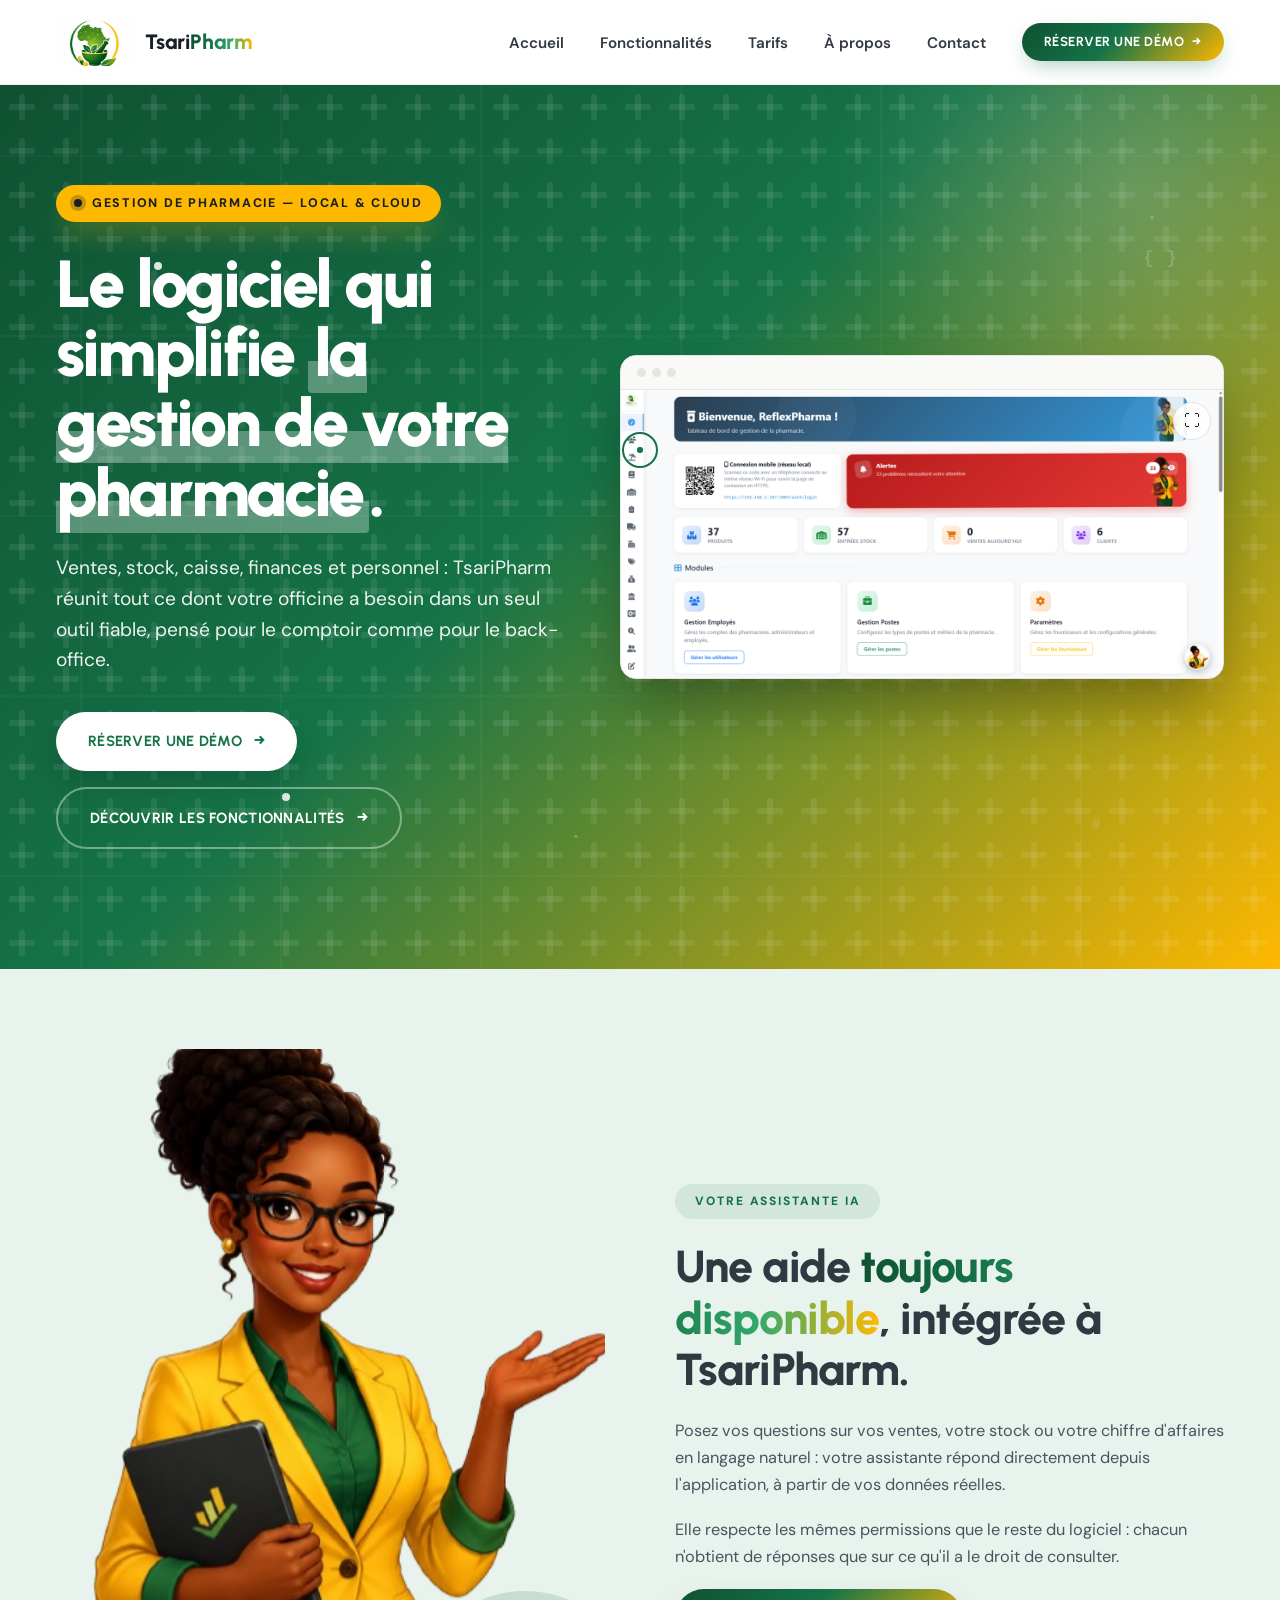
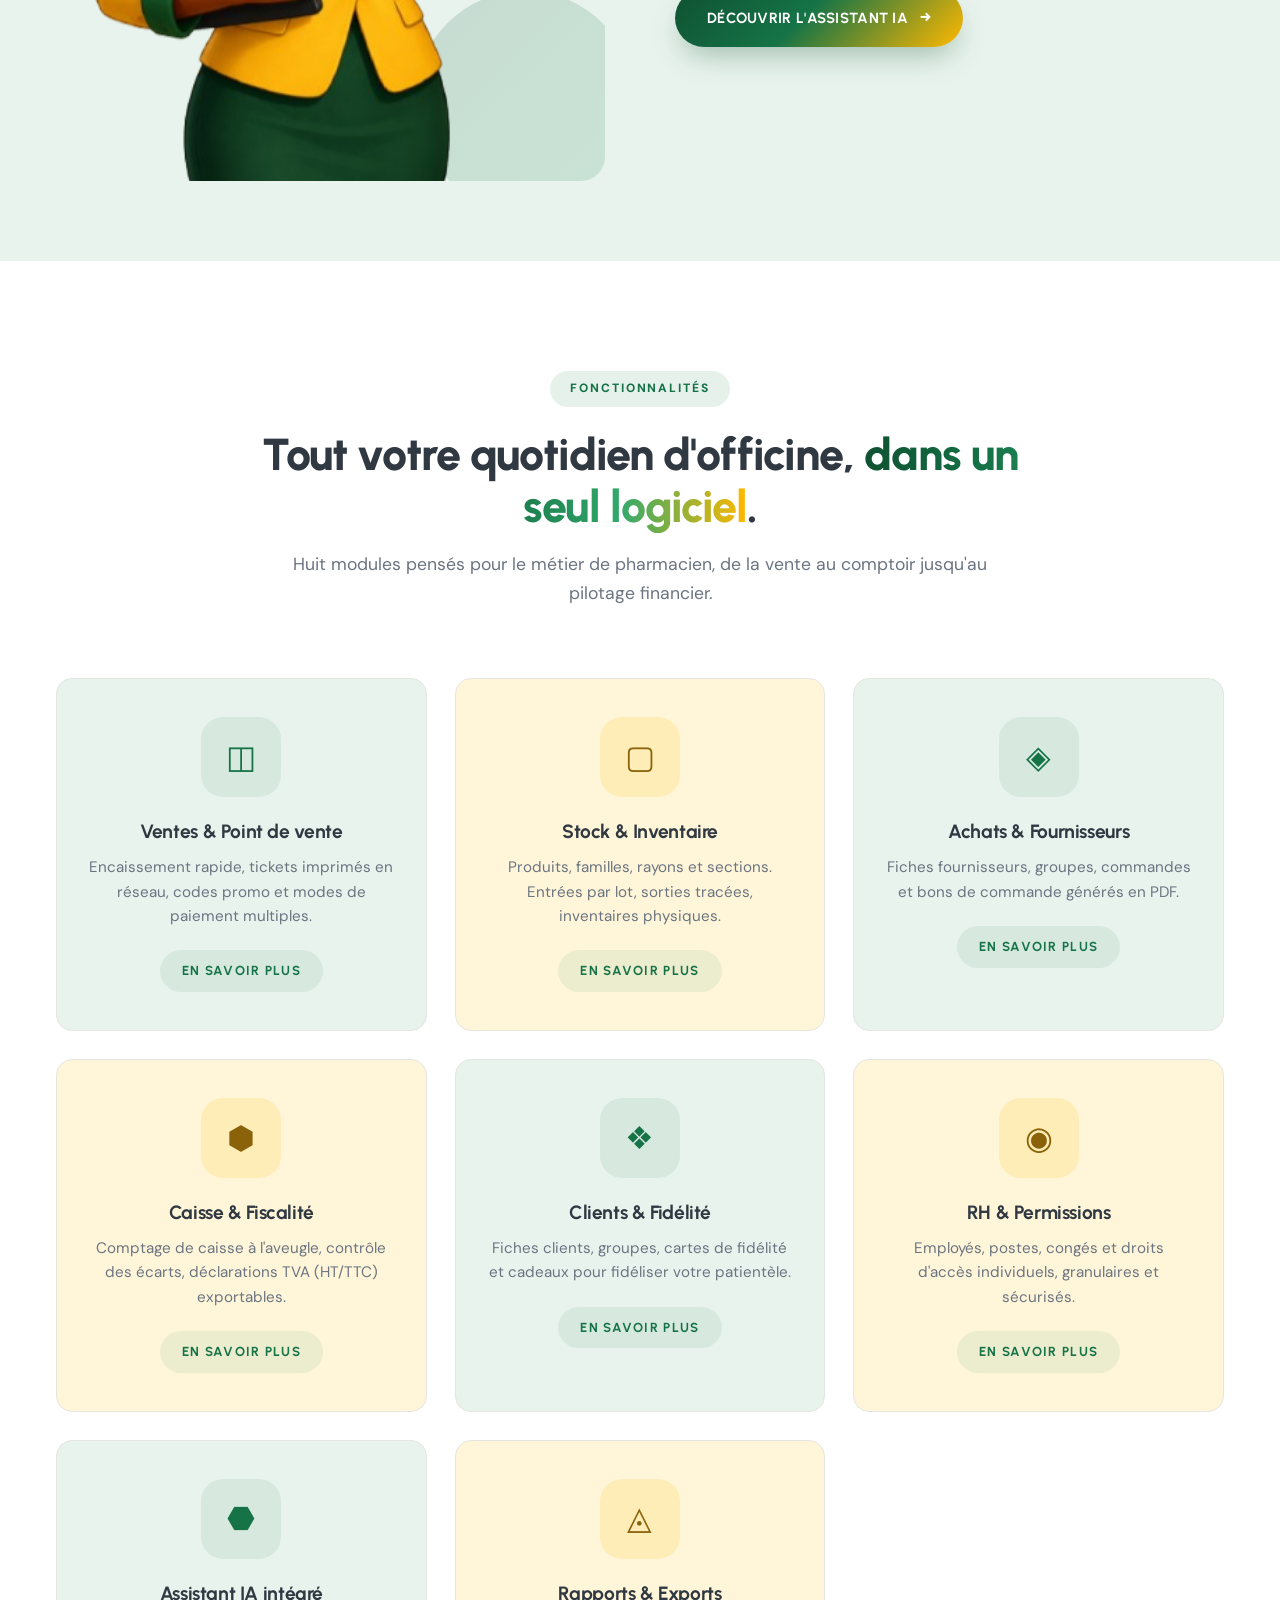
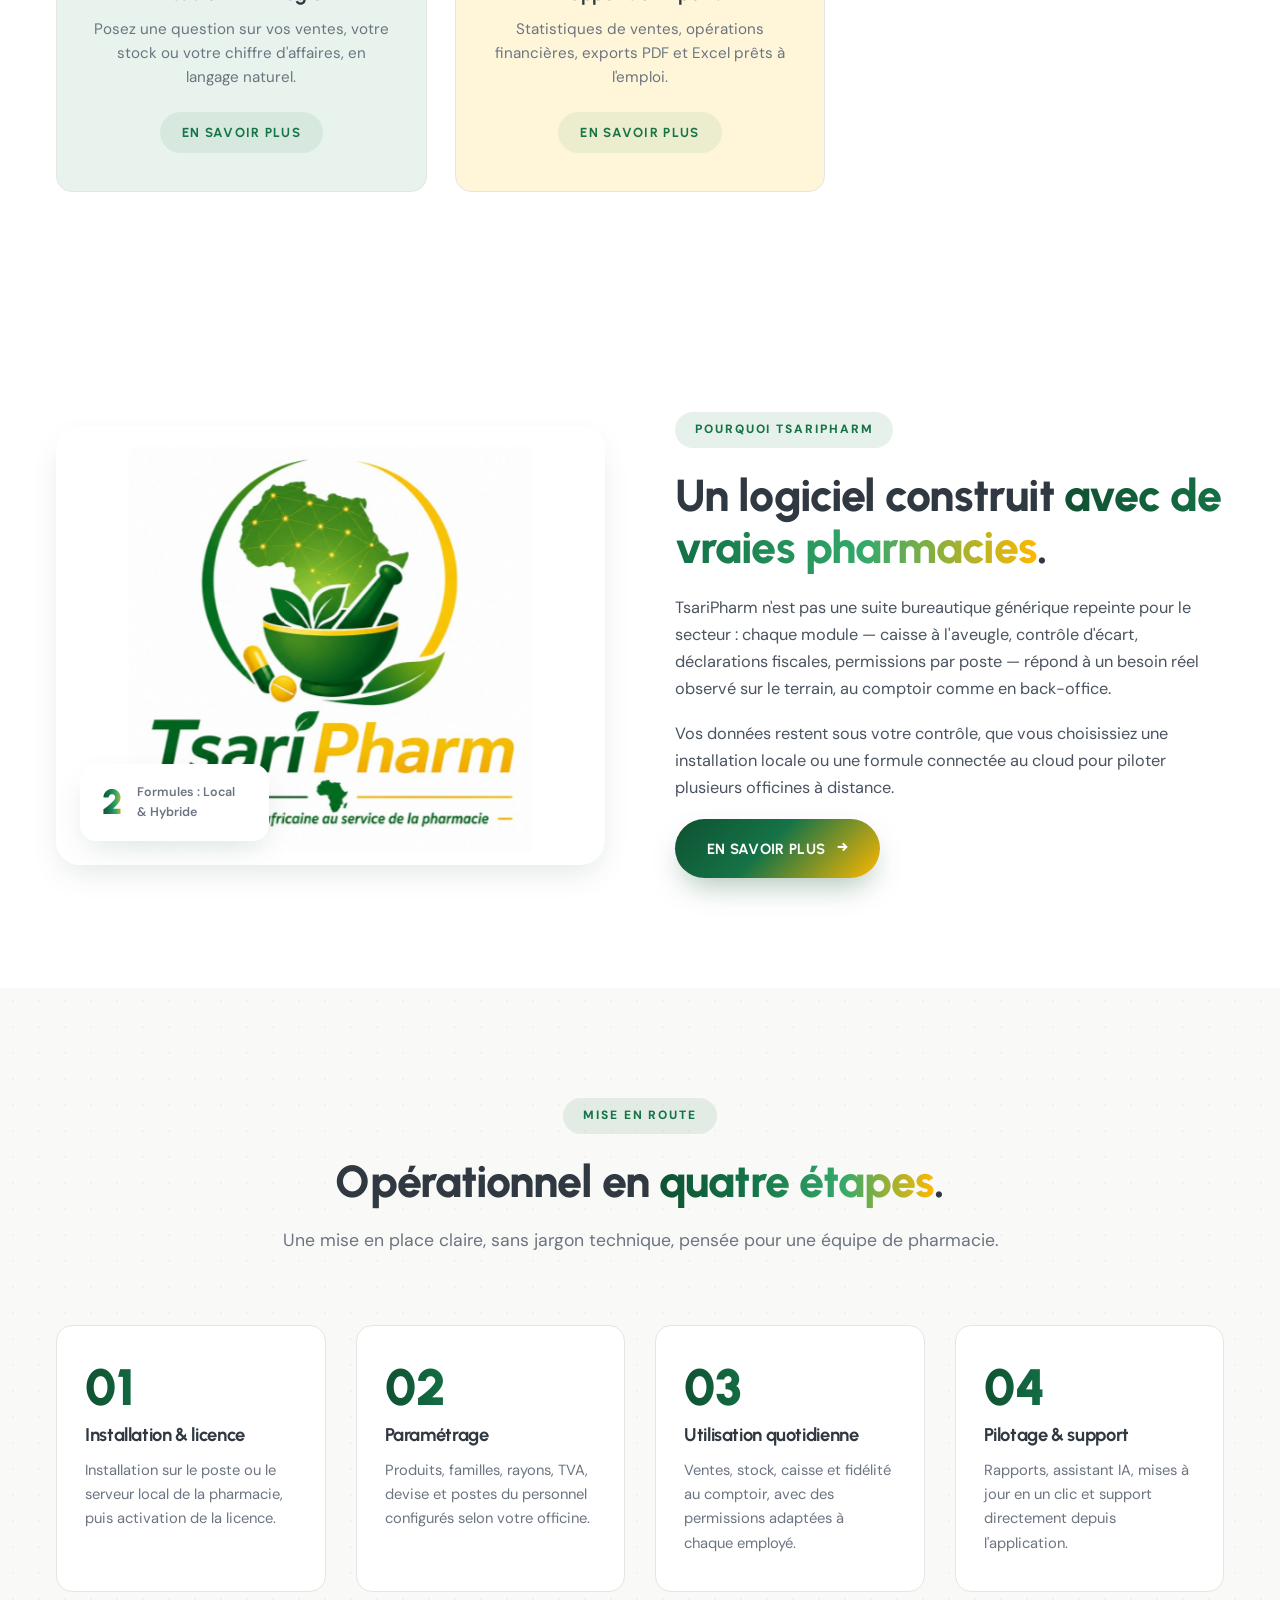
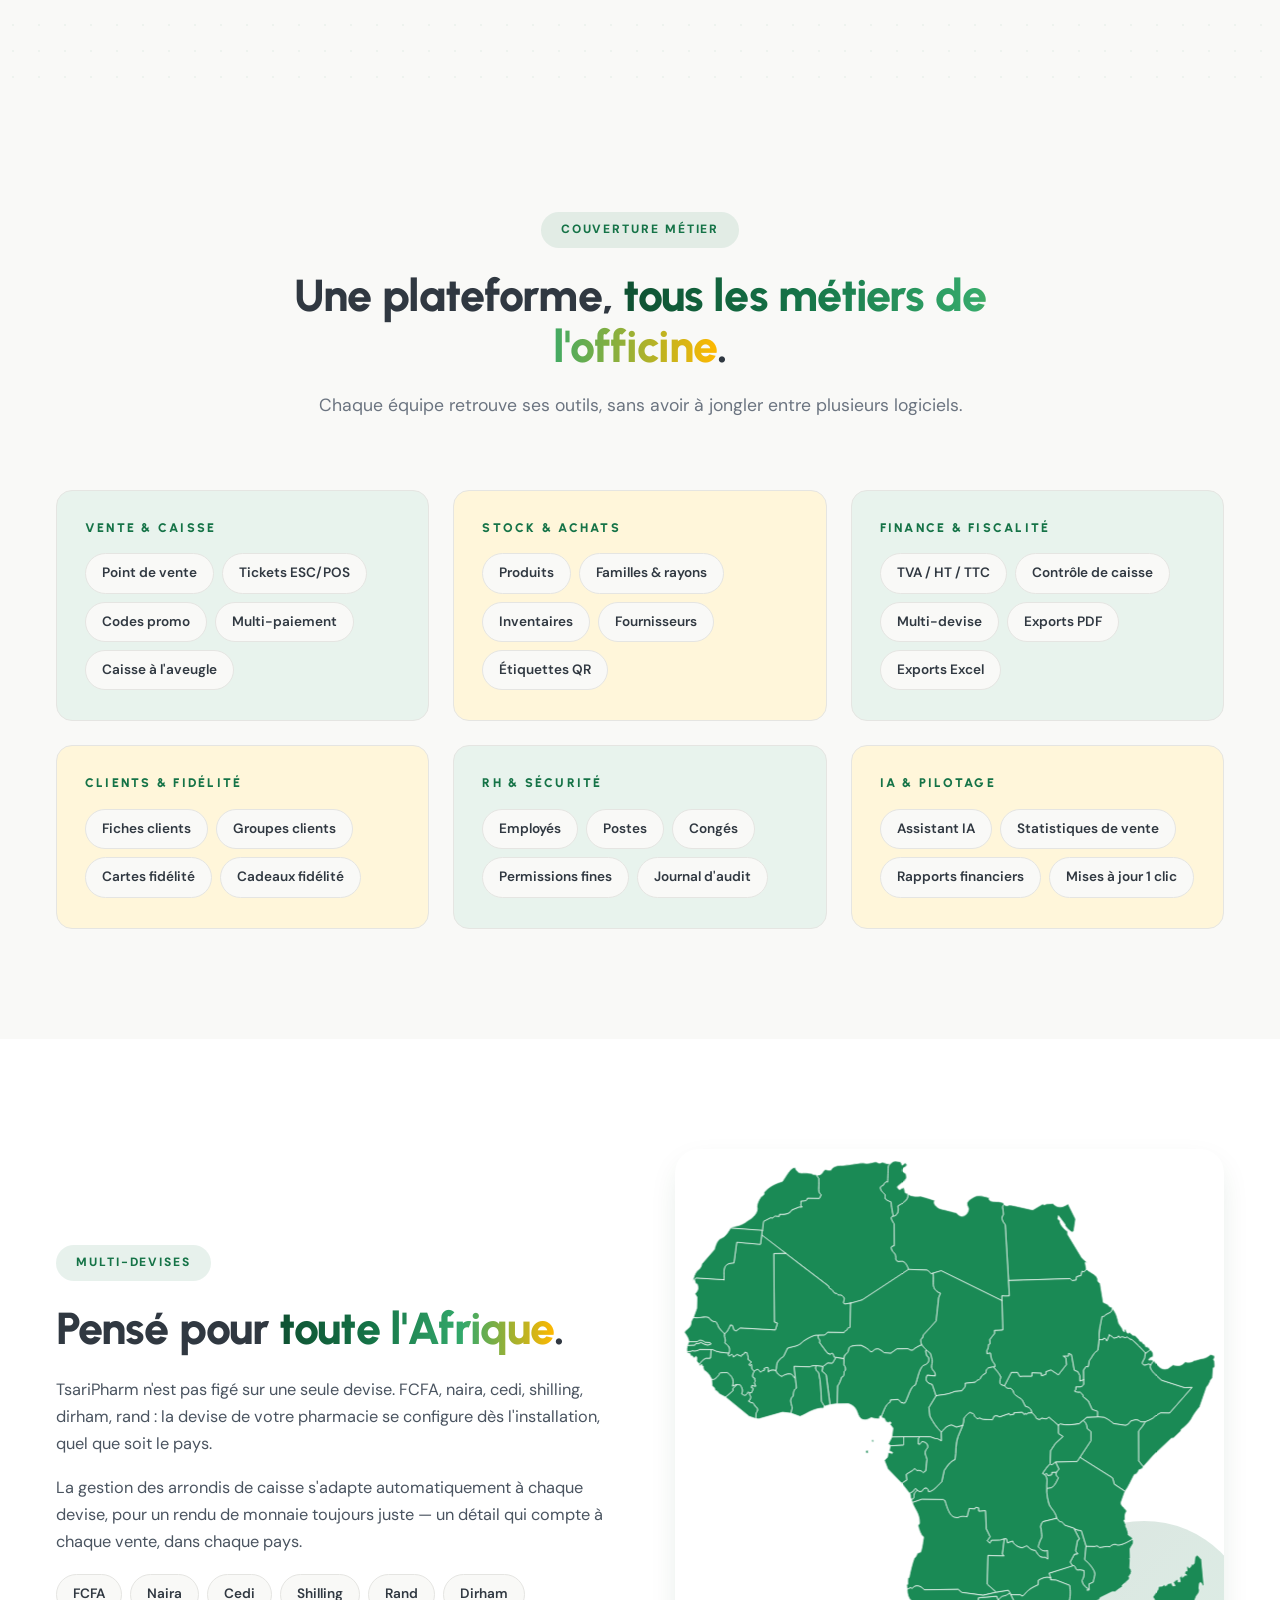
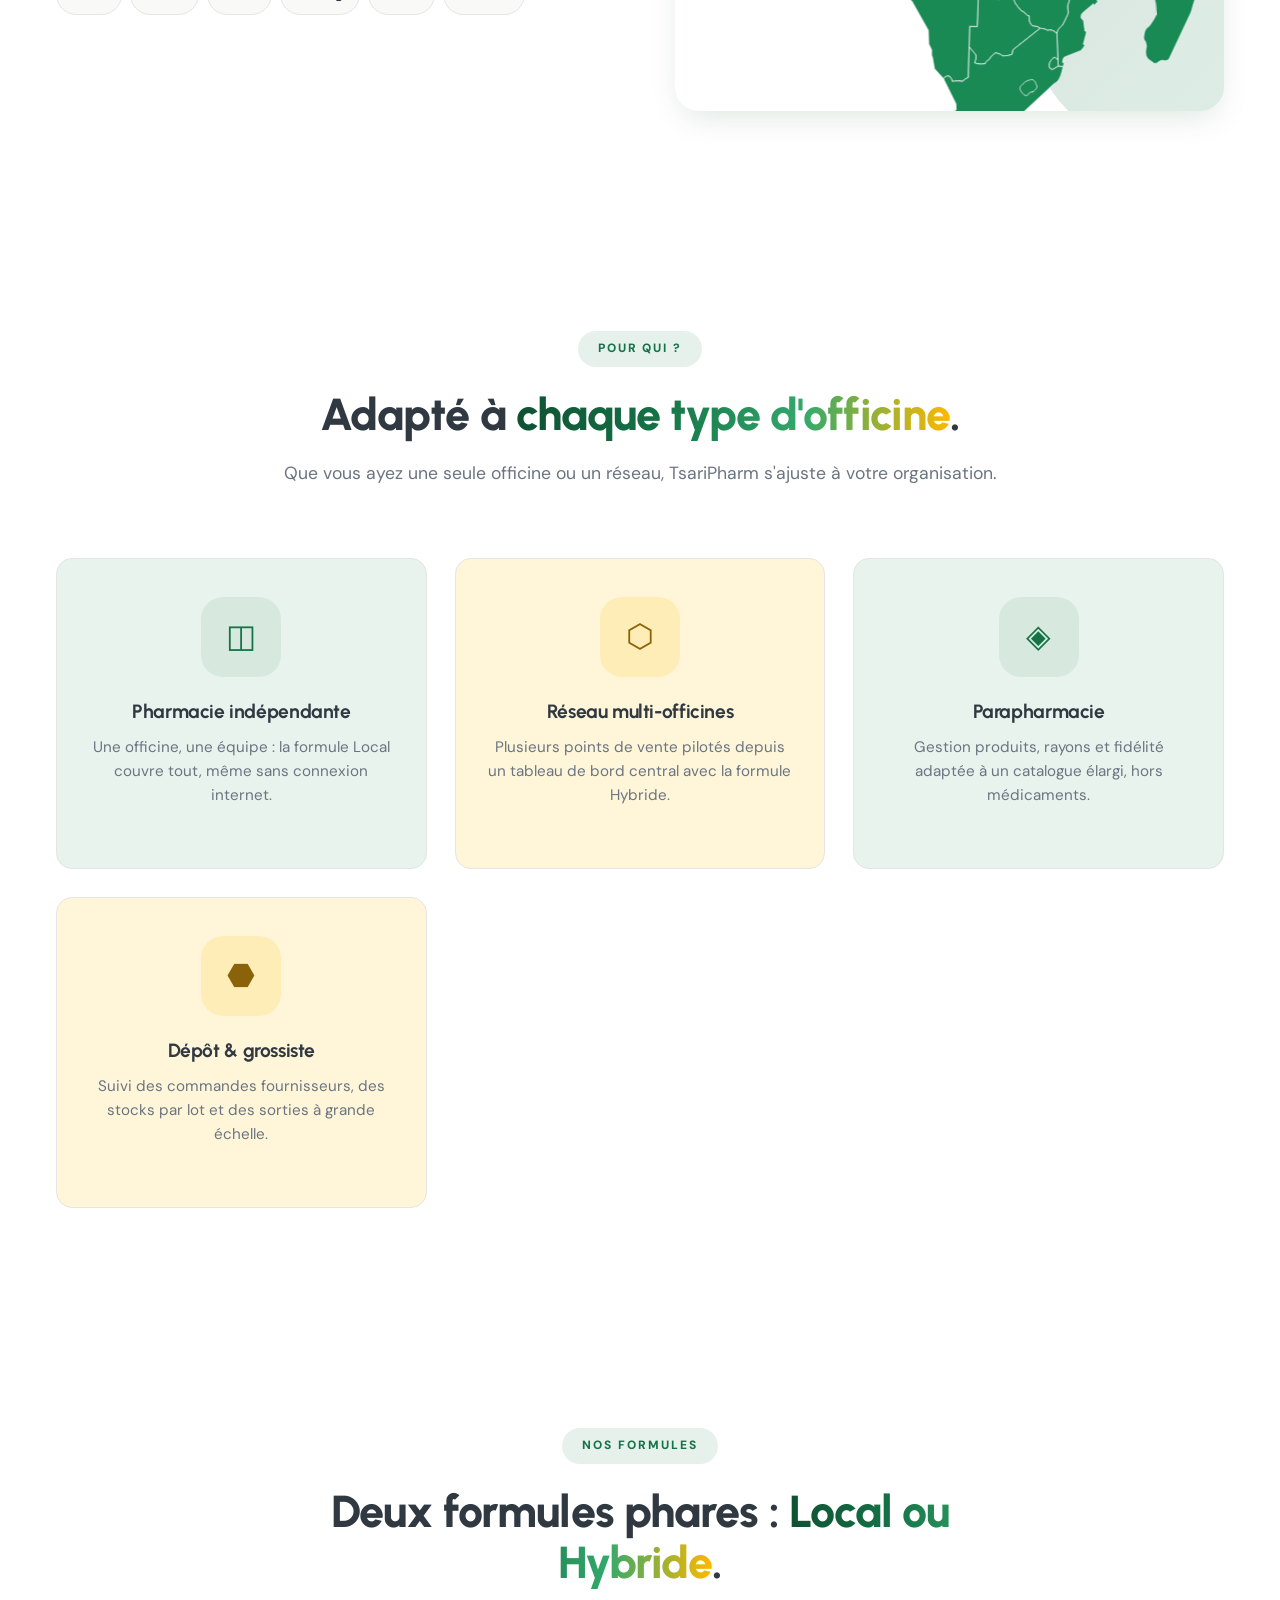
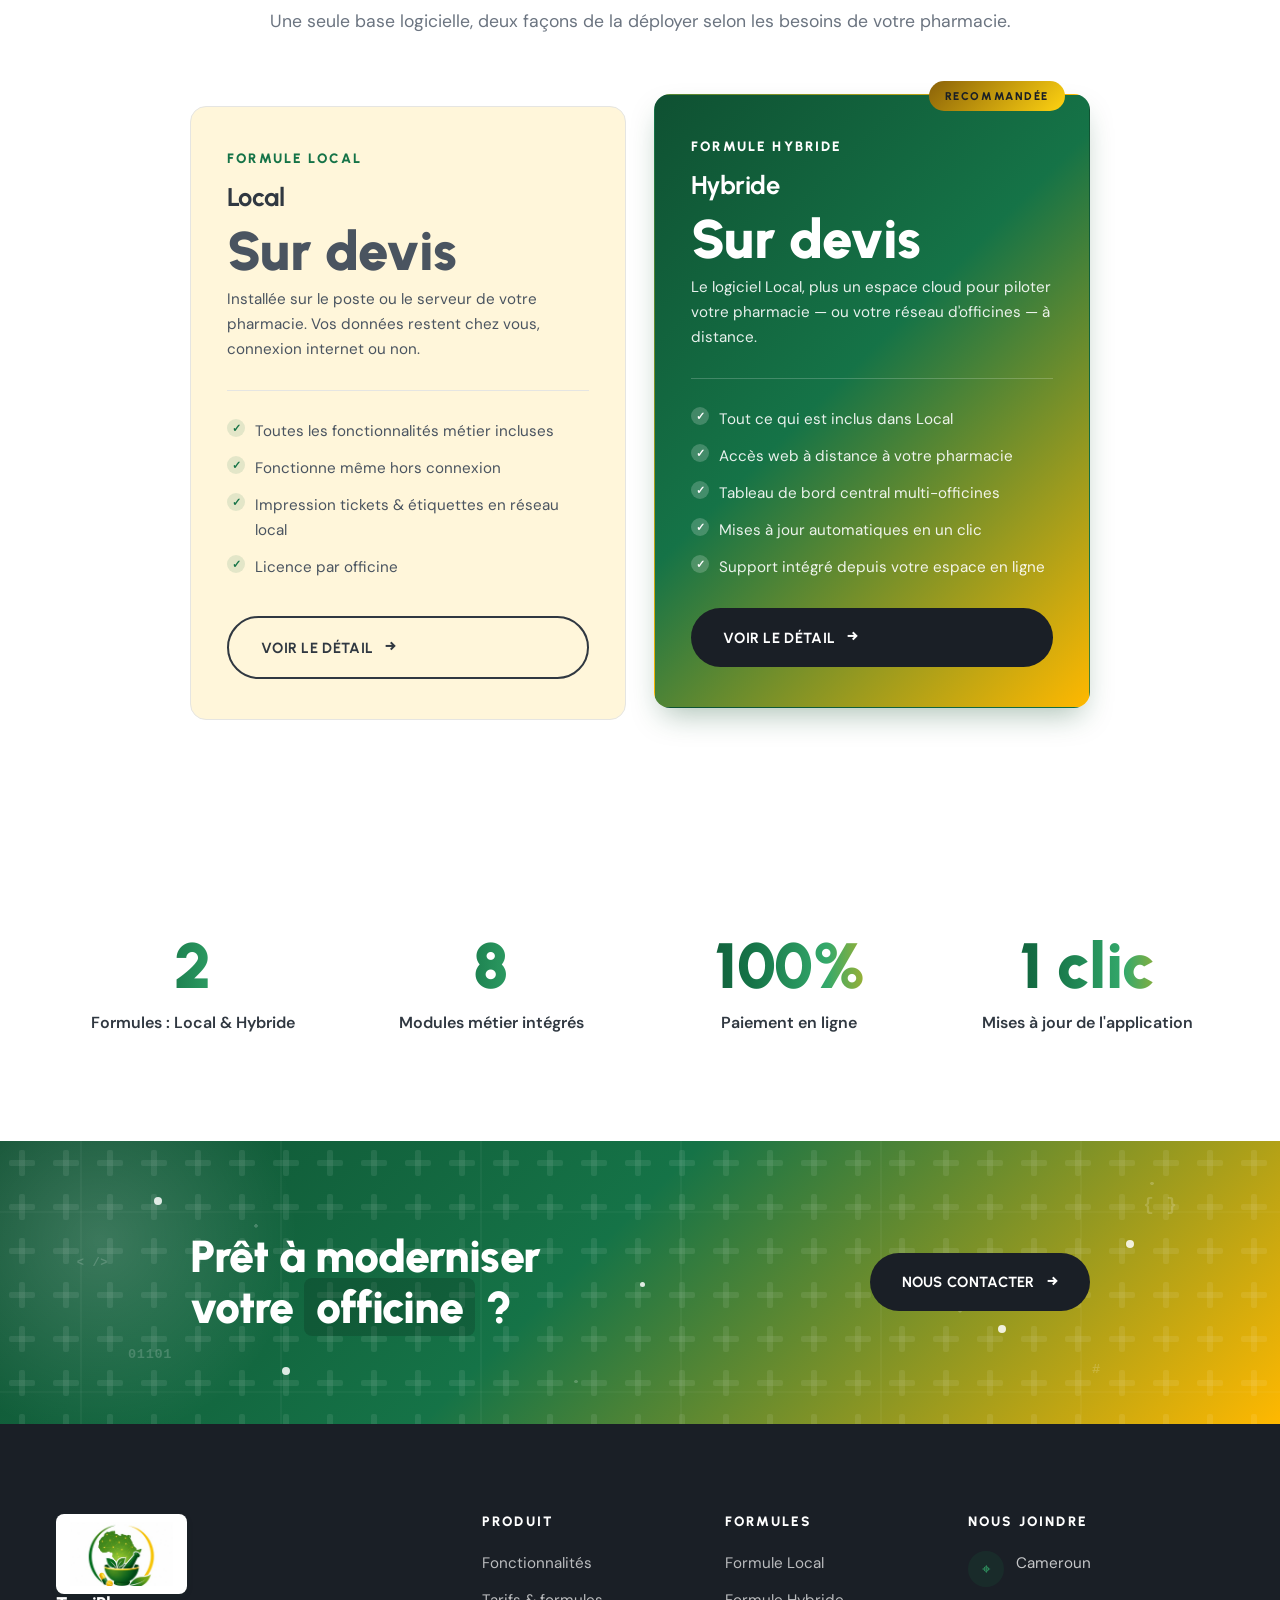
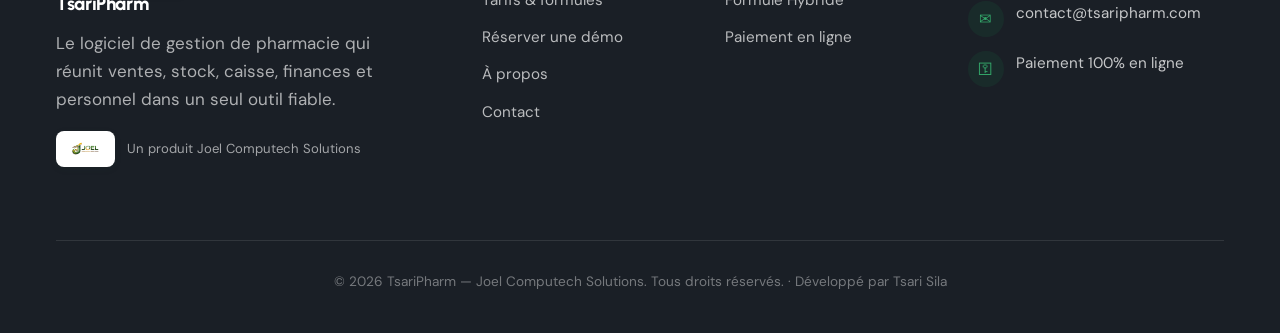
==== commit 2a7d069e: "Add real product screenshots with lightbox and responsive hero swap - Replace the CSS hero mockup wi" ====
--- a/index.html
+++ b/index.html
@@ -39,32 +39,18 @@
                     <a href="fonctionnalites.html" class="btn btn-ghost"><span>Découvrir les fonctionnalités</span></a>
                 </div>
             </div>
-            <div class="hero-illustration">
-                <div class="hero-mock">
+            <div class="hero-shot">
+                <div class="browser-frame hero-shot-desktop">
                     <div class="hero-mock-bar"><span></span><span></span><span></span></div>
-                    <div class="hero-mock-kpis">
-                        <div class="hero-mock-kpi"><span class="k-lbl">Ventes du jour</span><span class="k-val">128 400</span></div>
-                        <div class="hero-mock-kpi"><span class="k-lbl">Stock produits</span><span class="k-val">1 284</span></div>
-                        <div class="hero-mock-kpi"><span class="k-lbl">Alertes stock</span><span class="k-val">6</span></div>
-                    </div>
-                    <div class="hero-mock-chart">
-                        <span style="height:38%"></span><span style="height:62%"></span><span style="height:48%"></span>
-                        <span style="height:80%"></span><span style="height:58%"></span><span style="height:92%"></span>
-                        <span style="height:70%"></span>
-                    </div>
-                    <div class="hero-mock-receipt">
-                        <div class="r-line r-title">TsariPharm</div>
-                        <div class="r-line"><span>Vente N°</span><span>V20260908-0003</span></div>
-                        <div class="r-sep"></div>
-                        <div class="r-line"><span>Doliprane 1000 CP</span><span>x2</span></div>
-                        <div class="r-line"><span>Amoxicilline 500</span><span>x1</span></div>
-                        <div class="r-sep"></div>
-                        <div class="r-line r-total"><span>Net à payer</span><span>4 250</span></div>
-                    </div>
-                </div>
-                <span class="float-tag t1"><span class="dot"></span> Formule Local</span>
-                <span class="float-tag t2"><span class="dot"></span> Formule Hybride</span>
-                <span class="float-tag t3"><span class="dot"></span> 100% Responsive</span>
+                    <div class="shot-wrap">
+                        <img src="assets/dashboard-desktop.png" alt="Tableau de bord TsariPharm sur ordinateur" data-lightbox>
+                        <button class="shot-expand" data-lightbox-trigger aria-label="Voir en plein écran">⛶</button>
+                    </div>
+                </div>
+                <div class="hero-shot-mobile shot-wrap">
+                    <img src="assets/dashboard-mobile.png" alt="Tableau de bord TsariPharm sur téléphone" data-lightbox>
+                    <button class="shot-expand" data-lightbox-trigger aria-label="Voir en plein écran">⛶</button>
+                </div>
             </div>
         </div>
     </header>
--- a/style.css
+++ b/style.css
@@ -340,27 +340,27 @@
   max-width: var(--container);
   margin: 0 auto;
   display: grid;
-  grid-template-columns: 1.1fr 1fr;
-  gap: 70px;
+  grid-template-columns: 1fr 1.2fr;
+  gap: 60px;
   align-items: center;
   position: relative; z-index: 2;
 }
 .hero-eyebrow {
   display: inline-flex; align-items: center; gap: 10px;
-  background: rgba(255,255,255,0.18);
-  backdrop-filter: blur(8px);
+  background: var(--gold-2);
   padding: 8px 18px;
   border-radius: var(--radius-pill);
-  font-size: 0.78rem; font-weight: 700;
+  font-size: 0.78rem; font-weight: 800;
   letter-spacing: 0.14em; text-transform: uppercase;
-  color: var(--white);
-  border: 1px solid rgba(255,255,255,0.3);
+  color: var(--ink-deep);
+  border: none;
+  box-shadow: var(--shadow-gold);
   margin-bottom: 28px;
 }
 .hero-eyebrow::before {
   content: ""; width: 8px; height: 8px;
-  background: #fff; border-radius: 50%;
-  box-shadow: 0 0 0 4px rgba(255,255,255,0.3);
+  background: var(--ink-deep); border-radius: 50%;
+  box-shadow: 0 0 0 4px rgba(26,31,38,0.25);
   animation: jcPulse 2s ease-in-out infinite;
 }
 @keyframes jcPulse {
@@ -2033,7 +2033,6 @@
   .hero-eyebrow { margin-left: auto; margin-right: auto; }
   .hero p.lead { margin-left: auto; margin-right: auto; }
   .hero-btns { justify-content: center; }
-  .hero-illustration { max-width: 480px; margin: 0 auto; aspect-ratio: 16/10; }
   .svc-grid { grid-template-columns: repeat(2, 1fr); gap: 22px; }
   .process-grid { grid-template-columns: repeat(2, 1fr); gap: 20px; }
   .stats-grid { grid-template-columns: repeat(2, 1fr); }
@@ -2355,6 +2354,72 @@
   .hero-mock-receipt { display: none; }
 }
 
+/* Captures d'écran réelles de l'application (desktop + mobile) */
+.screens-section { padding: 90px 56px; }
+.screens-row { display: flex; align-items: flex-end; justify-content: center; gap: 48px; flex-wrap: wrap; }
+.browser-frame { width: 100%; flex: 3 1 760px; max-width: 1150px; min-width: 0; background: var(--white); border-radius: var(--radius-md); box-shadow: var(--shadow-lg); overflow: hidden; border: 1px solid var(--line); }
+.browser-frame .hero-mock-bar { padding: 12px 16px; background: var(--bg-soft); border-bottom: 1px solid var(--line); }
+.browser-frame img { display: block; width: 100%; height: auto; }
+.screens-mobile { flex: 1 1 300px; max-width: 300px; width: 100%; filter: drop-shadow(0 20px 30px rgba(0,0,0,0.18)); }
+.screens-mobile img { display: block; width: 100%; height: auto; }
+@media (max-width: 1024px) {
+  .browser-frame { flex-basis: 100%; }
+  .screens-mobile { flex-basis: 260px; max-width: 260px; }
+}
+@media (max-width: 768px) {
+  .screens-section { padding: 56px 20px; }
+  .screens-row { gap: 32px; }
+  .screens-mobile { width: 85%; flex-basis: auto; max-width: 340px; }
+}
+@media (max-width: 420px) {
+  .screens-section { padding: 44px 14px; }
+}
+
+/* Capture du hero : desktop par défaut, bascule sur la vue mobile en dessous de 1024px */
+.hero-shot { position: relative; }
+.hero-shot .browser-frame { max-width: 100%; box-shadow: 0 30px 60px -10px rgba(0,0,0,0.35); }
+.hero-shot-mobile { display: none; margin: 0 auto; filter: drop-shadow(0 20px 40px rgba(0,0,0,0.3)); }
+.hero-shot-mobile img { display: block; width: 100%; height: auto; }
+@media (max-width: 1024px) {
+  .hero-shot-desktop { display: none; }
+  .hero-shot-mobile { display: block; width: 62%; max-width: 320px; }
+}
+@media (max-width: 420px) {
+  .hero-shot-mobile { width: 74%; max-width: 280px; }
+}
+
+/* Bouton plein écran + visionneuse (captures d'écran) */
+.shot-wrap { position: relative; }
+.shot-expand {
+  position: absolute; top: 12px; right: 12px; z-index: 3;
+  width: 38px; height: 38px; border-radius: 50%;
+  background: rgba(255,255,255,0.92); border: 1px solid var(--line);
+  color: var(--ink-deep); font-size: 1rem;
+  display: flex; align-items: center; justify-content: center;
+  cursor: pointer; transition: all 0.3s var(--ease);
+}
+.shot-expand:hover { background: var(--grad-pharma); color: var(--white); border-color: transparent; transform: scale(1.08); }
+.lightbox {
+  position: fixed; inset: 0; z-index: 10000;
+  background: rgba(15,20,18,0.92);
+  display: none; align-items: center; justify-content: center;
+  padding: 48px 24px;
+}
+.lightbox.is-open { display: flex; }
+.lightbox img { max-width: 100%; max-height: 100%; border-radius: var(--radius-md); box-shadow: var(--shadow-lg); }
+.lightbox-close {
+  position: absolute; top: 22px; right: 24px;
+  width: 44px; height: 44px; border-radius: 50%;
+  background: rgba(255,255,255,0.12); border: 1px solid rgba(255,255,255,0.3);
+  color: var(--white); font-size: 1.2rem; cursor: pointer;
+  display: flex; align-items: center; justify-content: center;
+  transition: background 0.3s var(--ease);
+}
+.lightbox-close:hover { background: rgba(255,255,255,0.25); }
+@media (max-width: 420px) {
+  .shot-expand { width: 32px; height: 32px; font-size: 0.85rem; top: 8px; right: 8px; }
+}
+
 @media (prefers-reduced-motion: reduce) {
   .jc-reveal { opacity: 1; transform: none; }
   .jc-word { opacity: 1; transform: none; animation: none; }
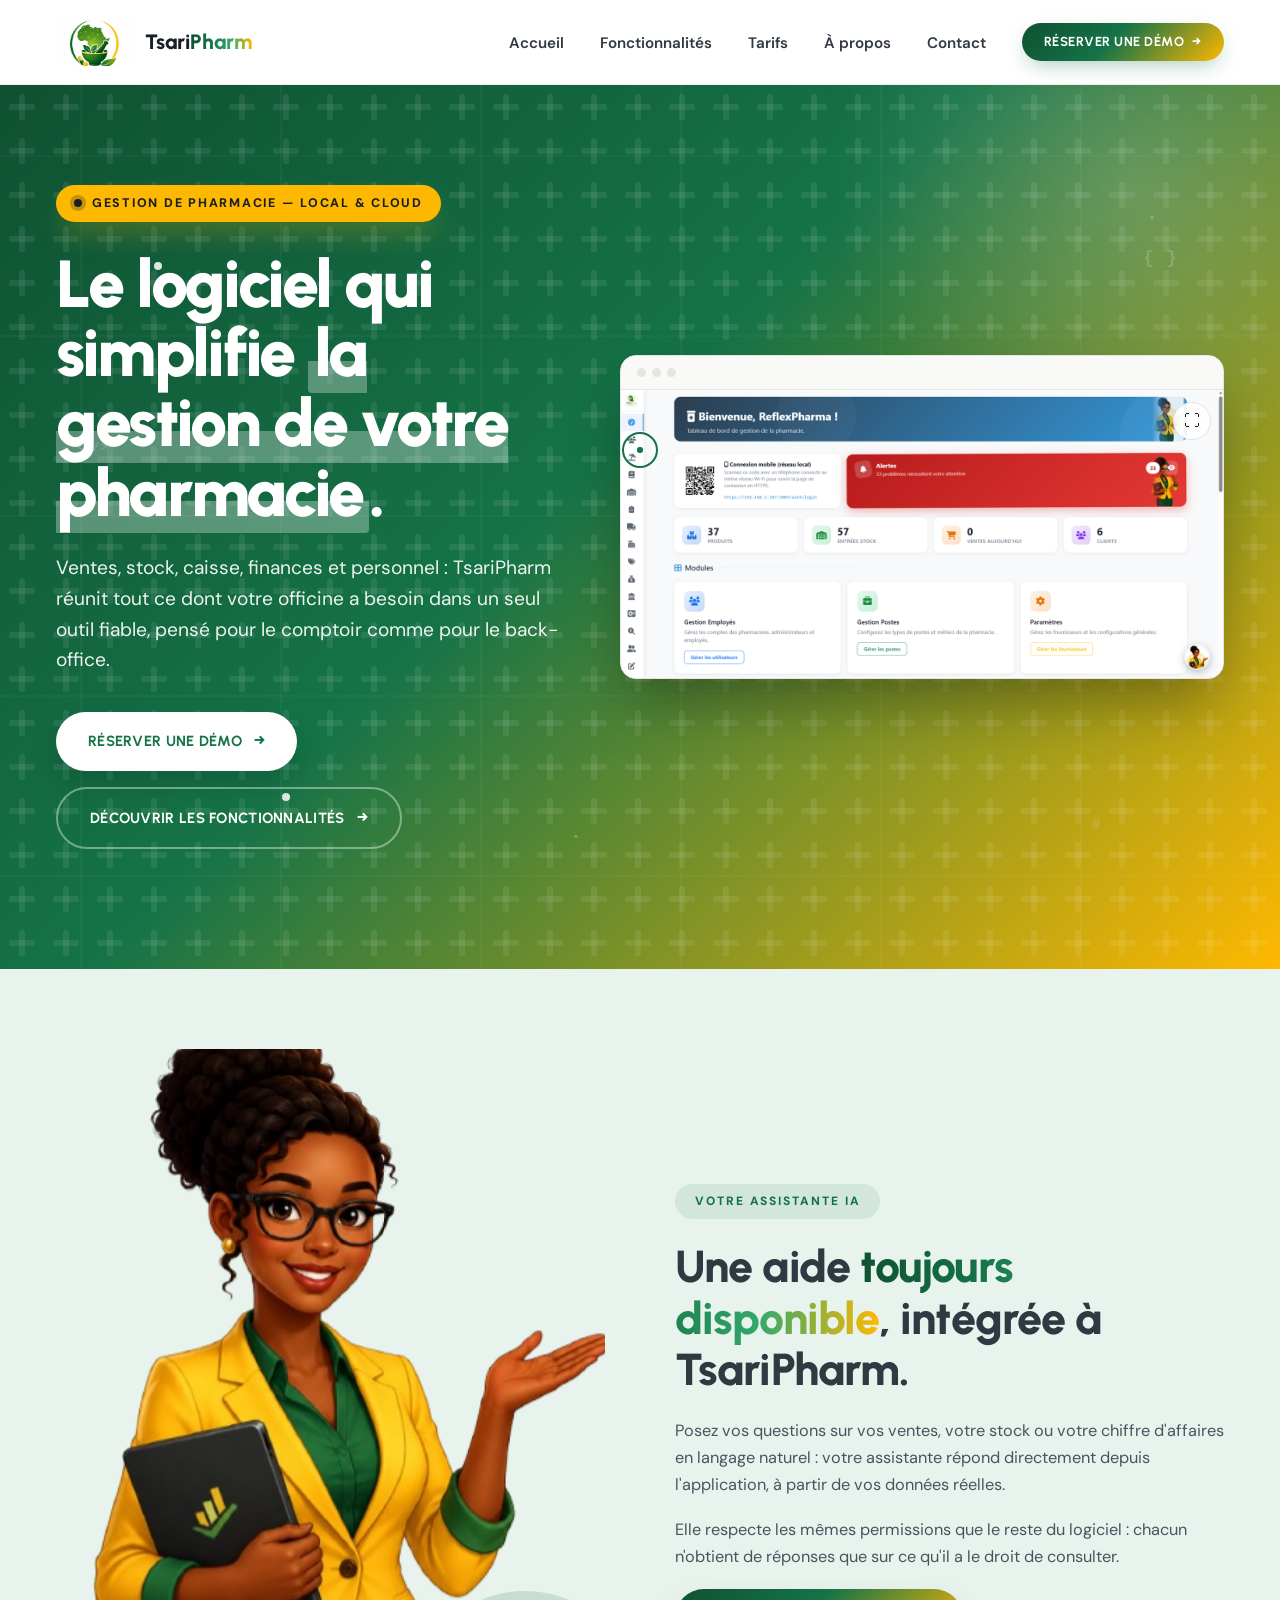
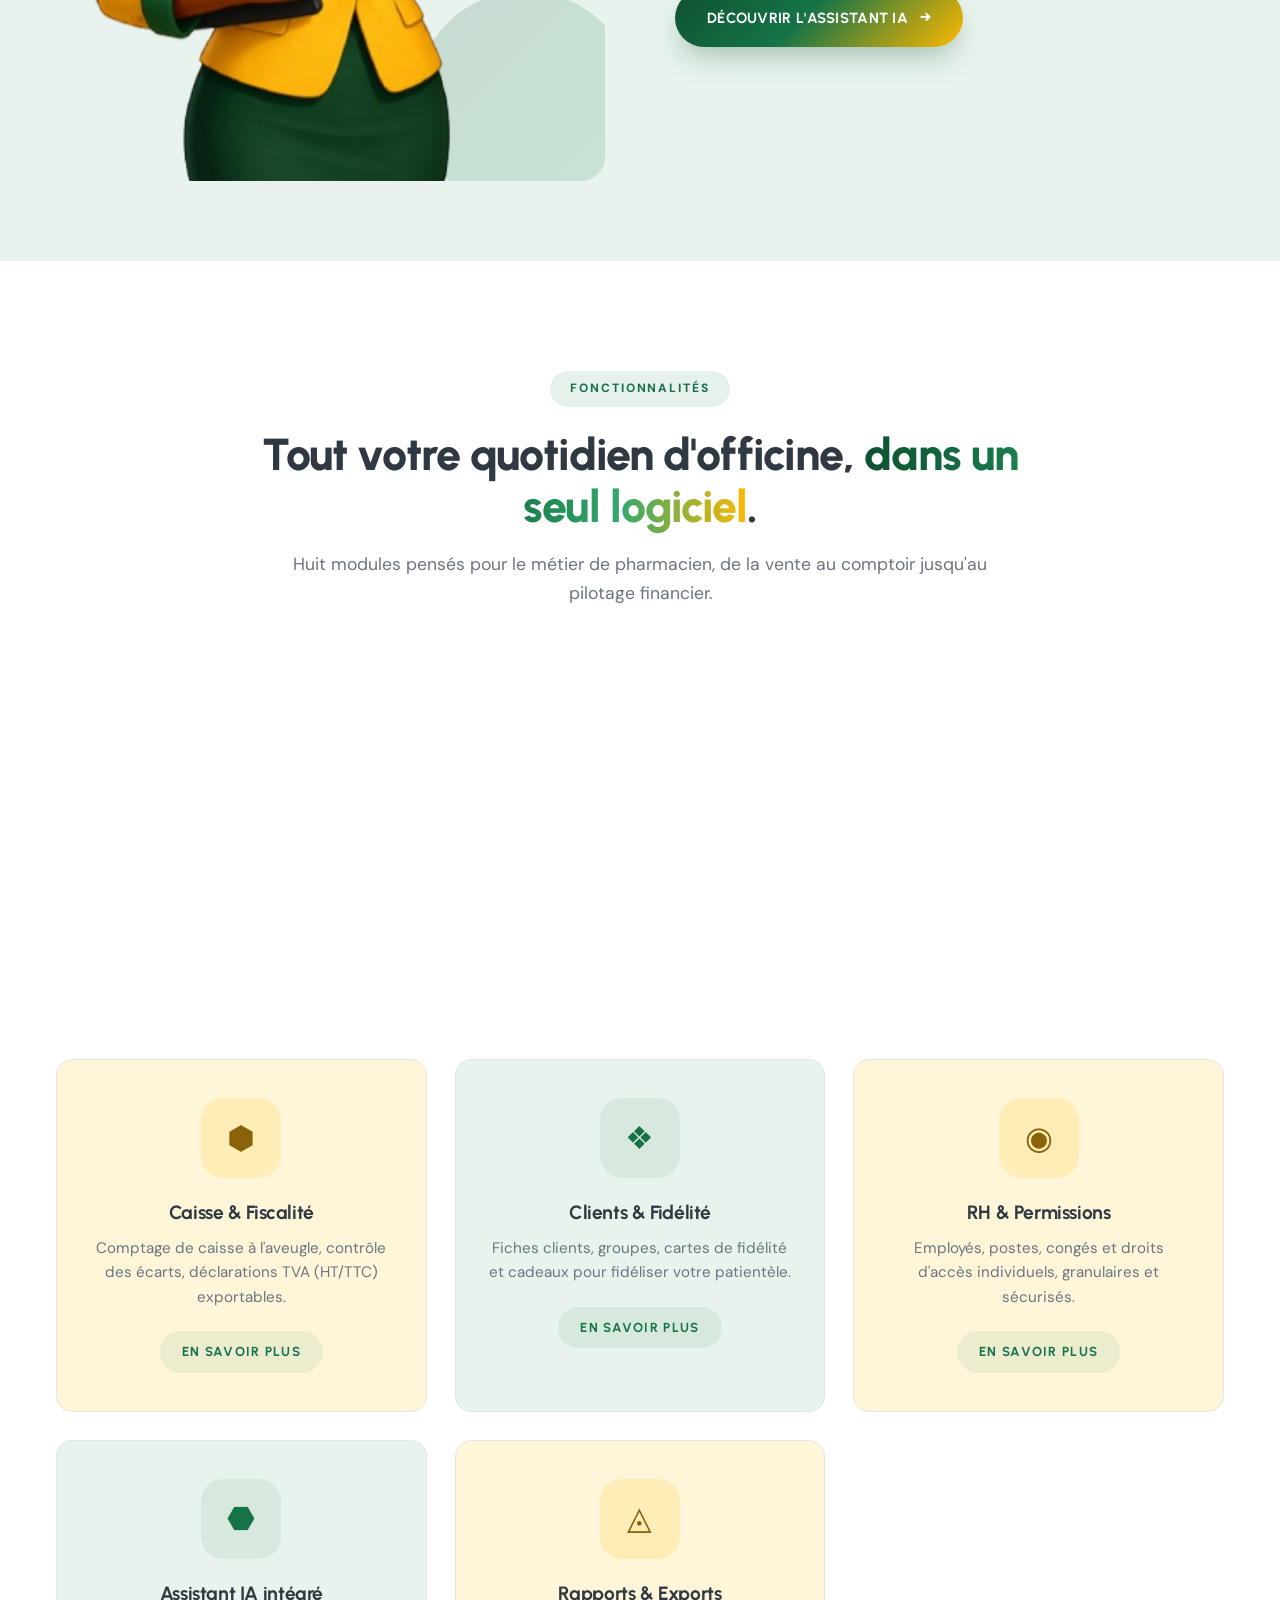
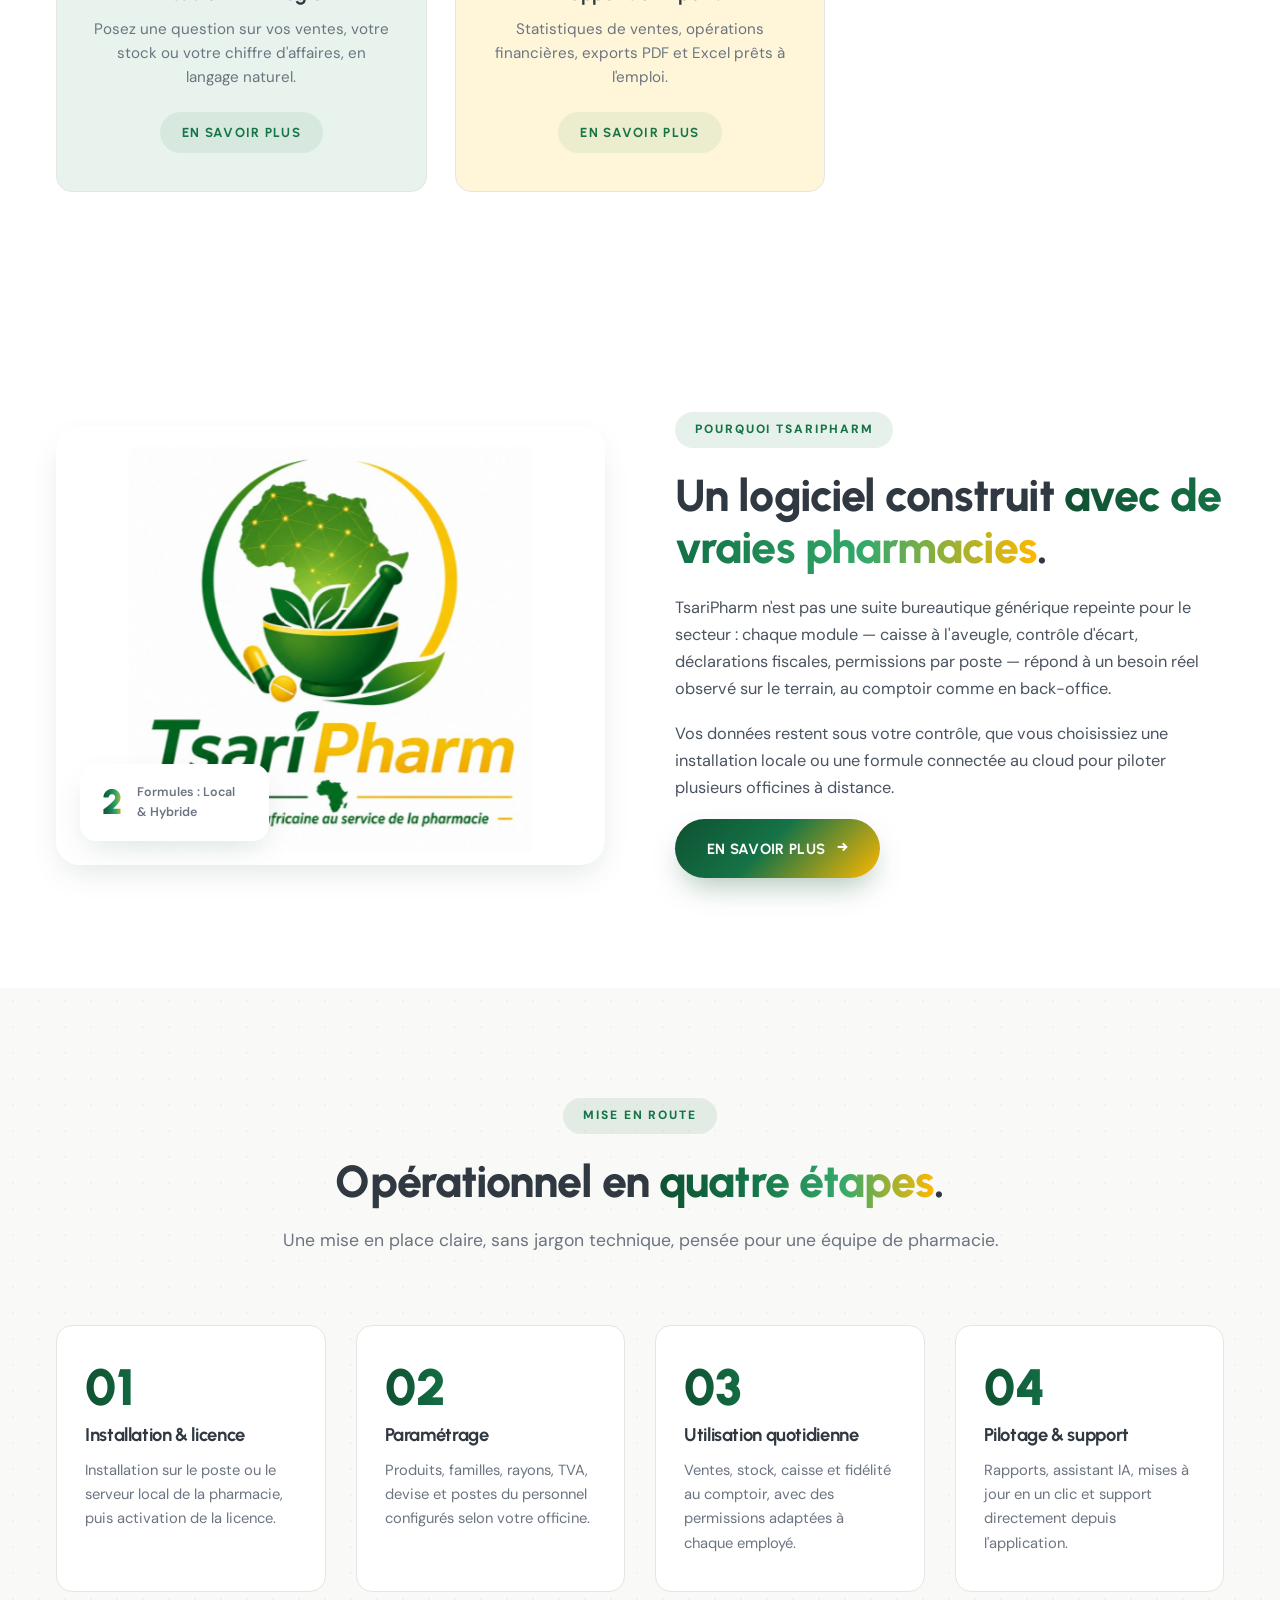
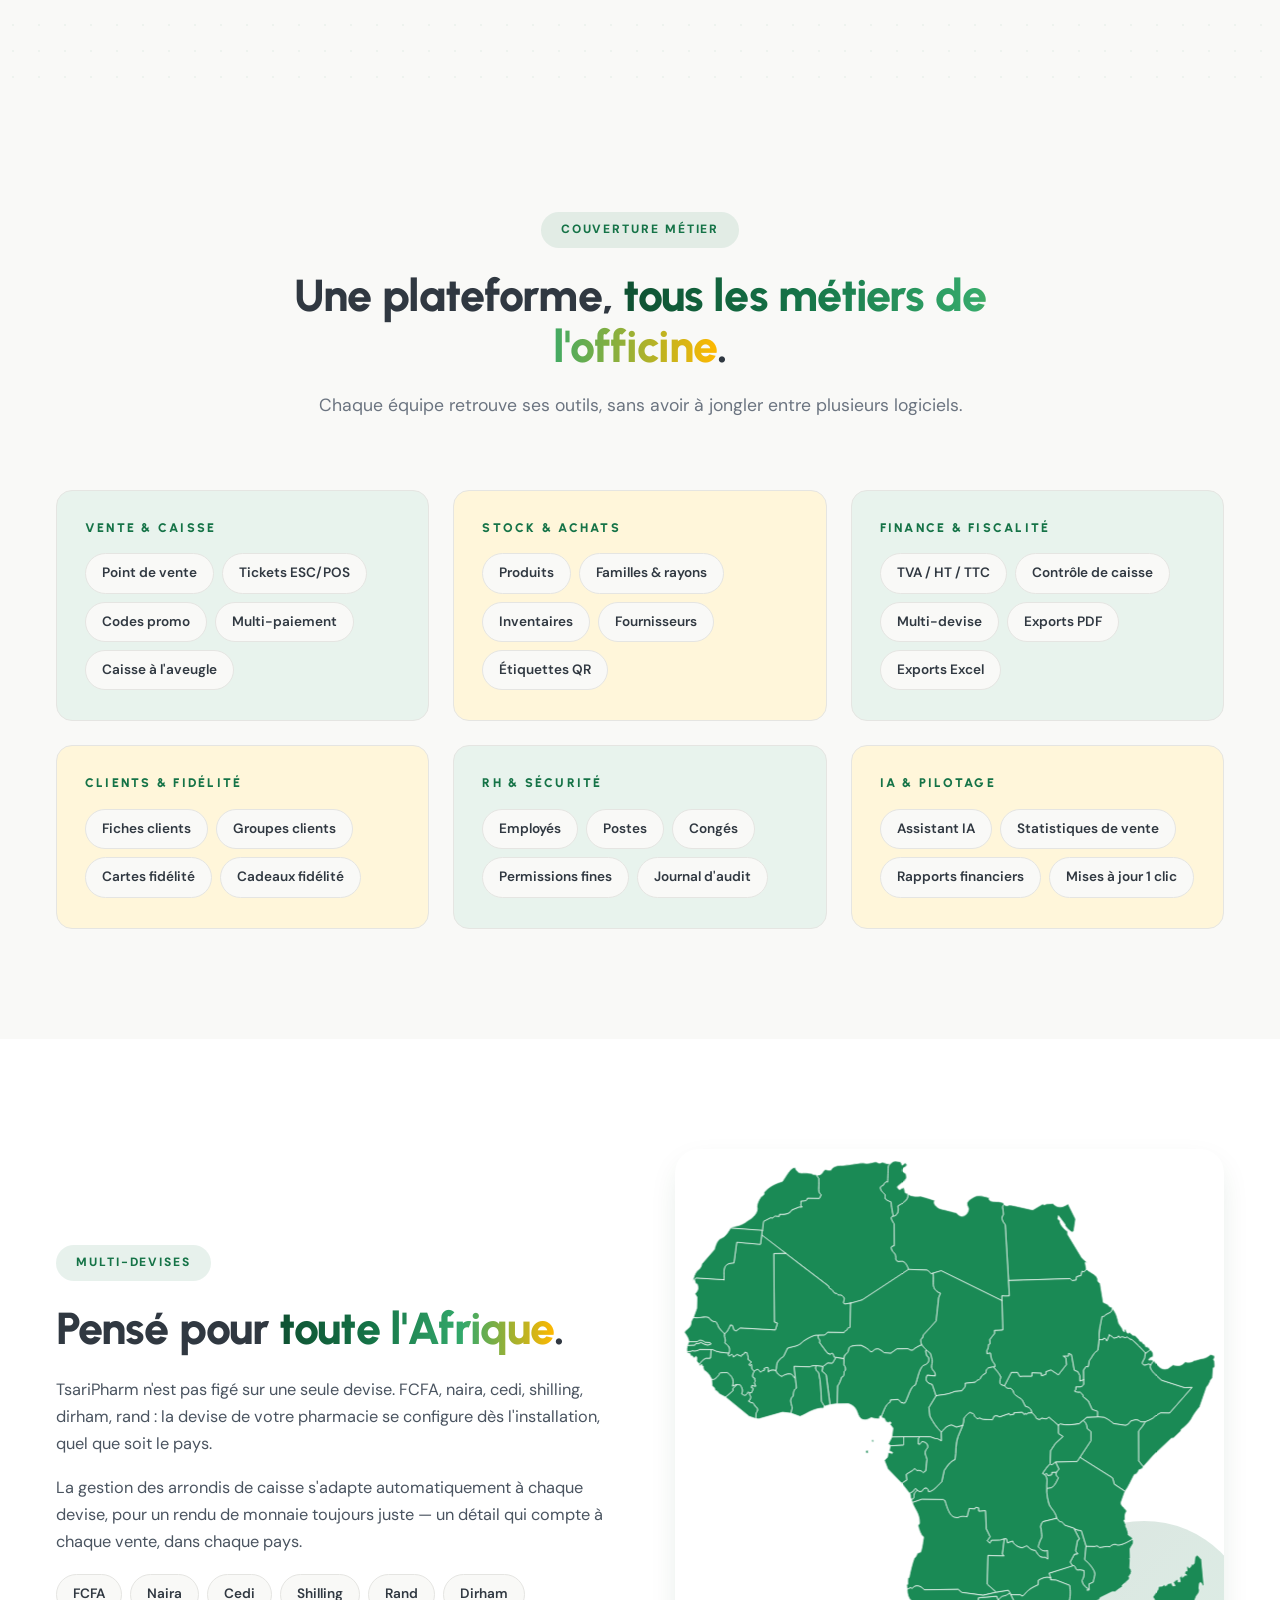
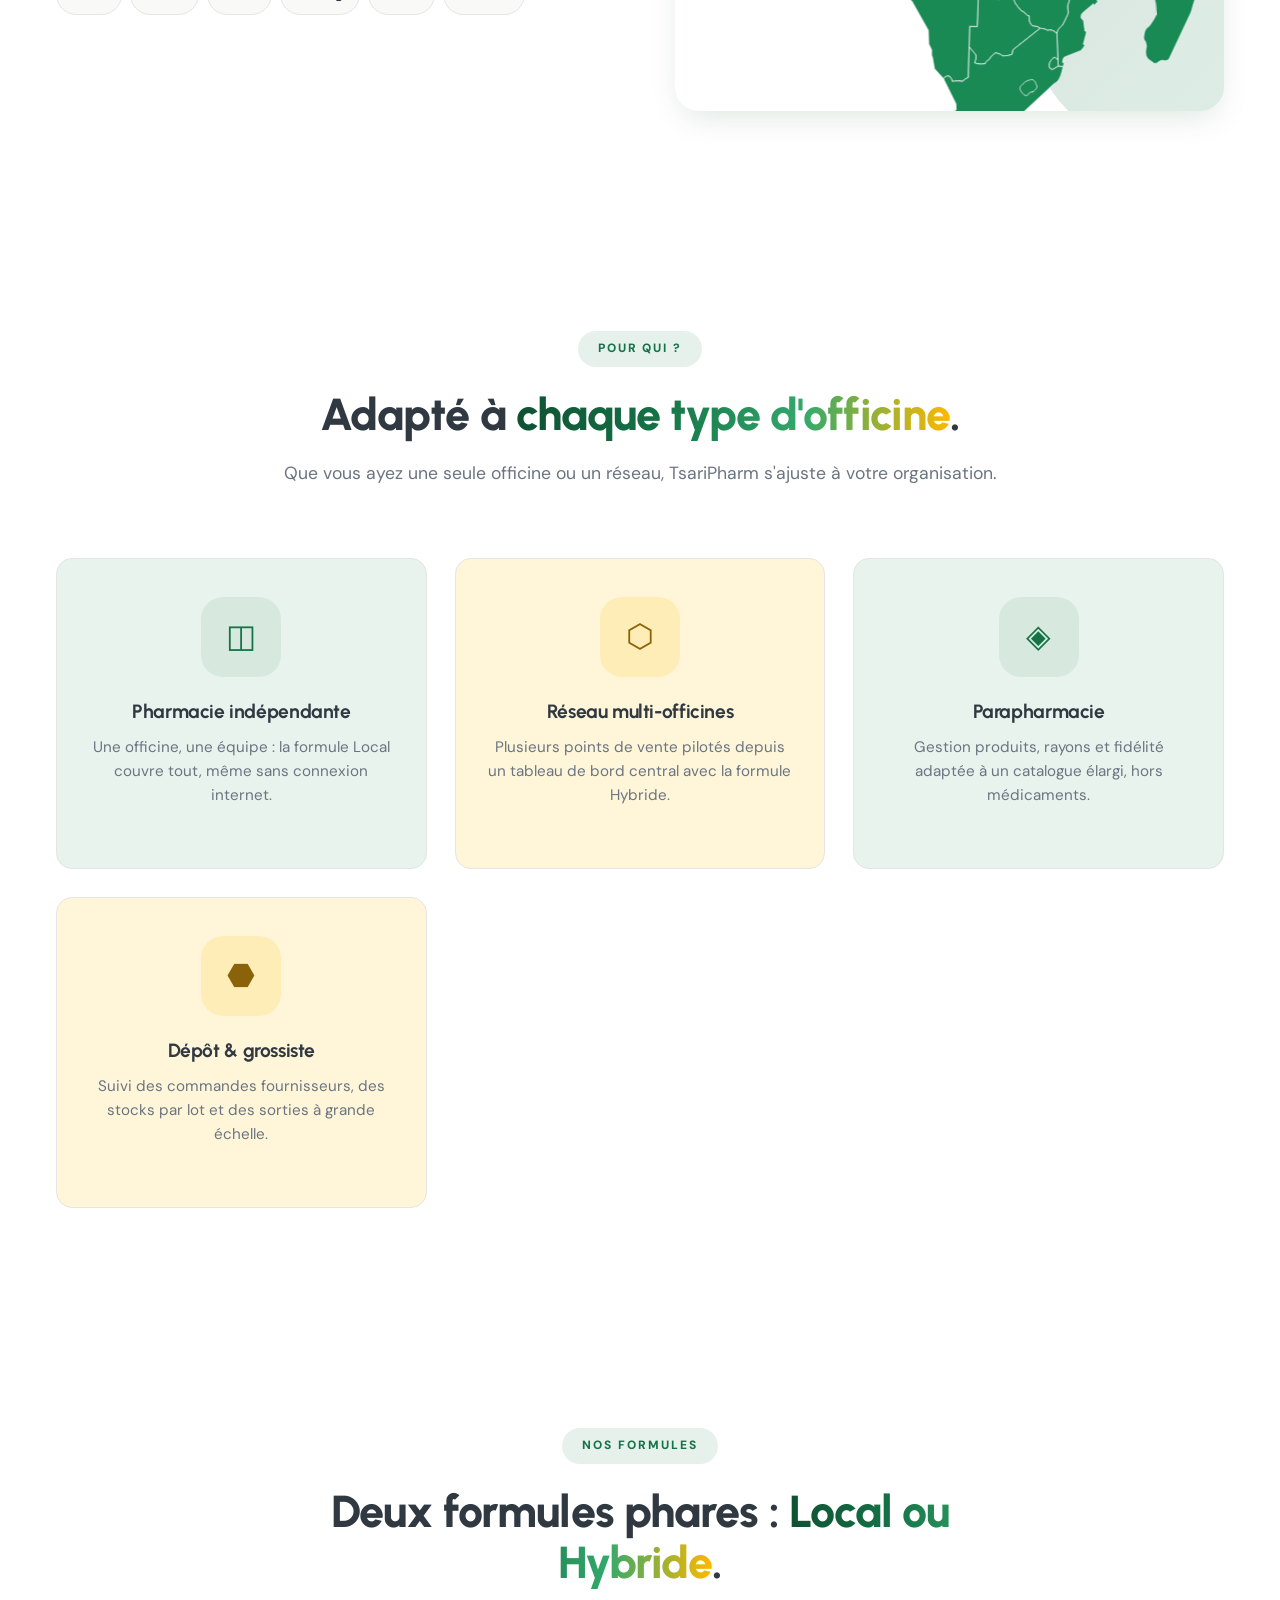
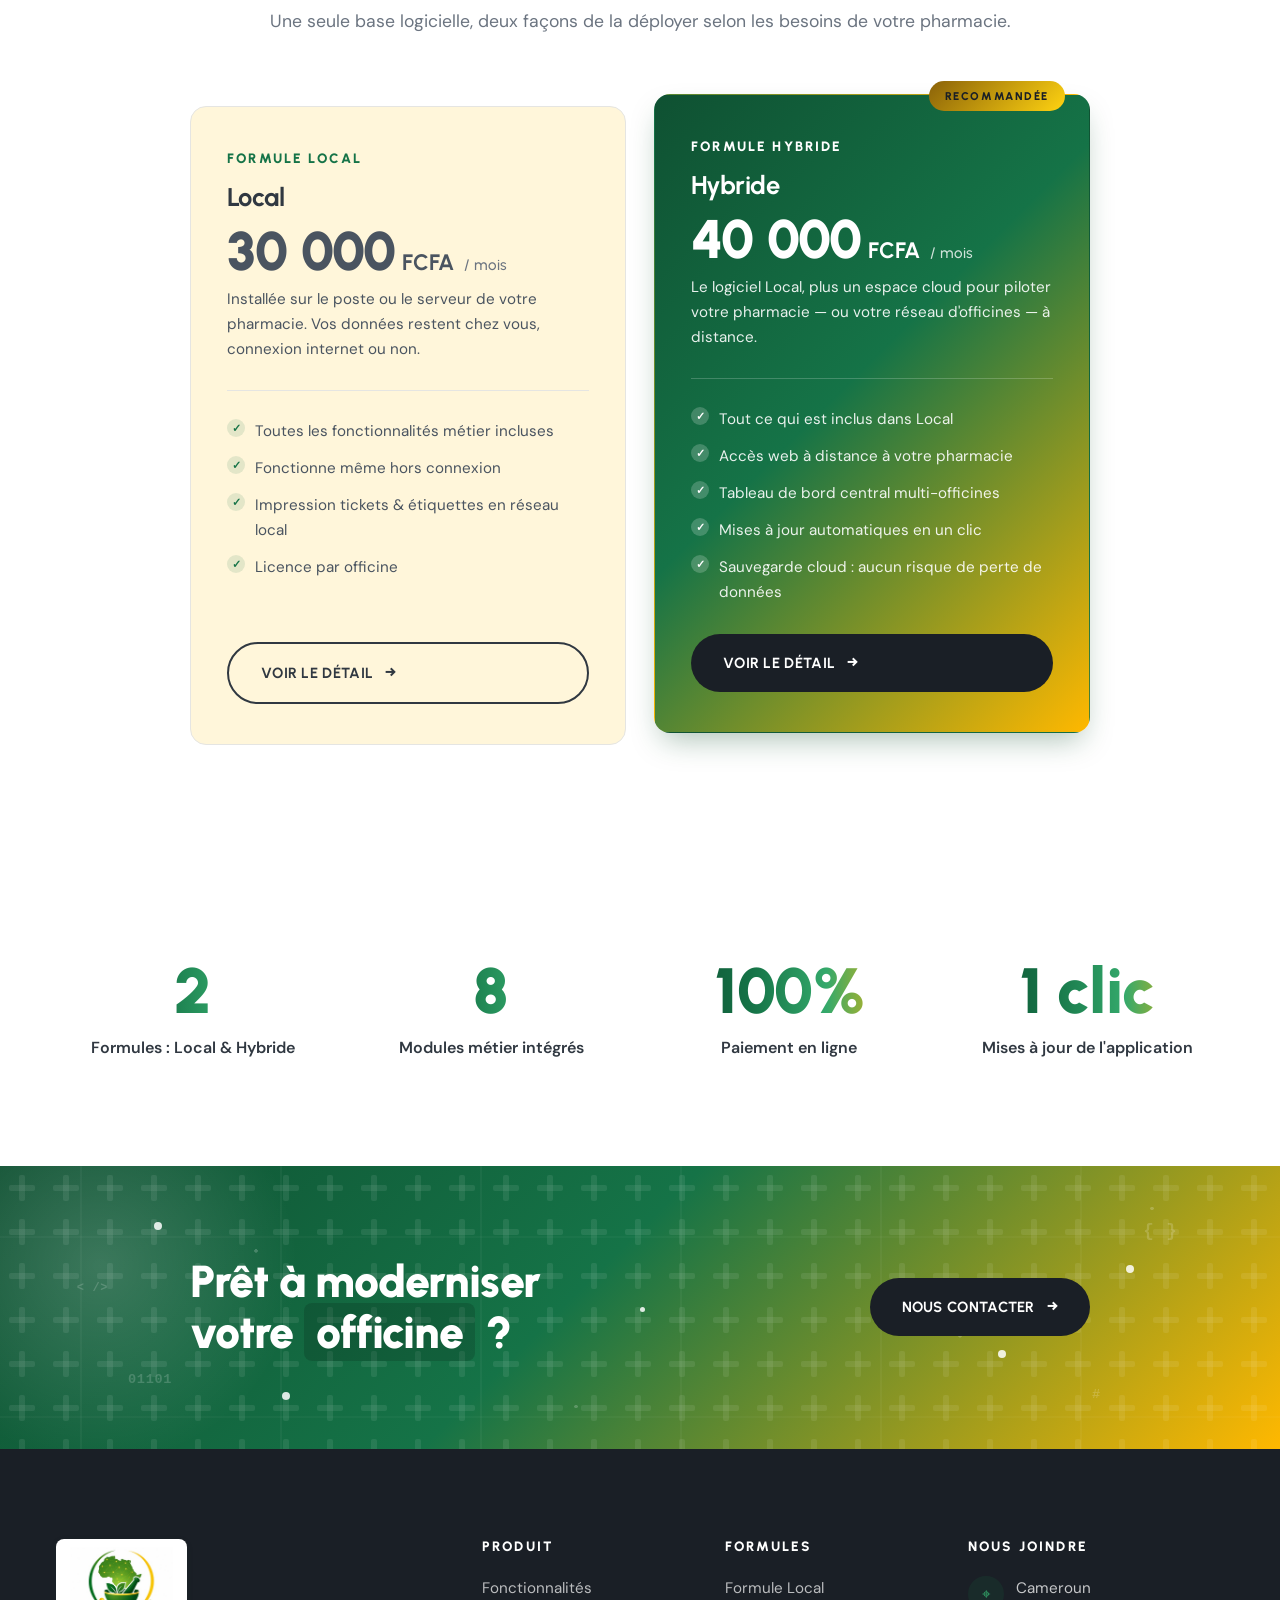
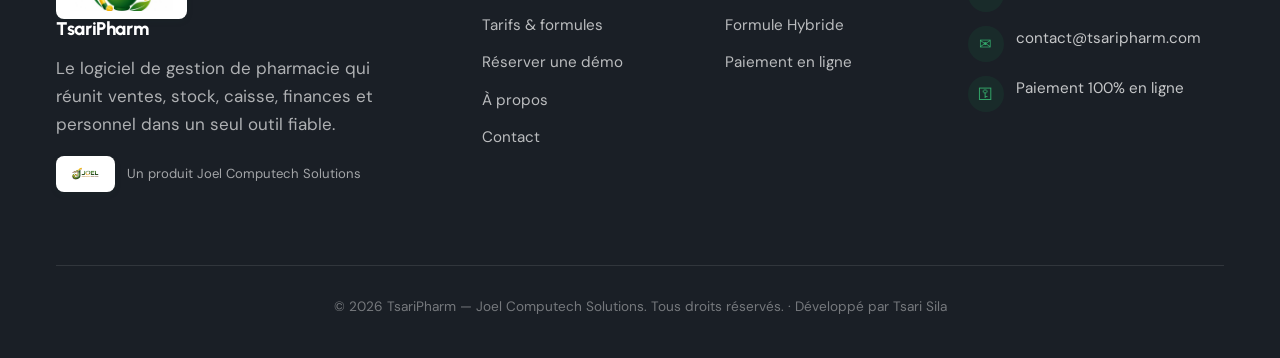
==== commit d37de46f: "Add real pricing: Local 30 000 FCFA/mois, Hybride 40 000 FCFA/mois - Replace "Sur devis" with actual" ====
--- a/index.html
+++ b/index.html
@@ -302,7 +302,7 @@
                 <div class="price-card">
                     <span class="price-tier">Formule Local</span>
                     <h3>Local</h3>
-                    <p class="price-amount">Sur devis</p>
+                    <p class="price-amount">30 000 <span class="currency">FCFA</span><span class="period">/ mois</span></p>
                     <p class="price-desc">Installée sur le poste ou le serveur de votre pharmacie. Vos données restent chez vous, connexion internet ou non.</p>
                     <ul class="price-features">
                         <li>Toutes les fonctionnalités métier incluses</li>
@@ -316,14 +316,14 @@
                     <span class="price-badge">Recommandée</span>
                     <span class="price-tier">Formule Hybride</span>
                     <h3>Hybride</h3>
-                    <p class="price-amount">Sur devis</p>
+                    <p class="price-amount">40 000 <span class="currency">FCFA</span><span class="period">/ mois</span></p>
                     <p class="price-desc">Le logiciel Local, plus un espace cloud pour piloter votre pharmacie — ou votre réseau d'officines — à distance.</p>
                     <ul class="price-features">
                         <li>Tout ce qui est inclus dans Local</li>
                         <li>Accès web à distance à votre pharmacie</li>
                         <li>Tableau de bord central multi-officines</li>
                         <li>Mises à jour automatiques en un clic</li>
-                        <li>Support intégré depuis votre espace en ligne</li>
+                        <li>Sauvegarde cloud : aucun risque de perte de données</li>
                     </ul>
                     <a href="tarifs.html" class="btn btn-dark"><span>Voir le détail</span></a>
                 </div>
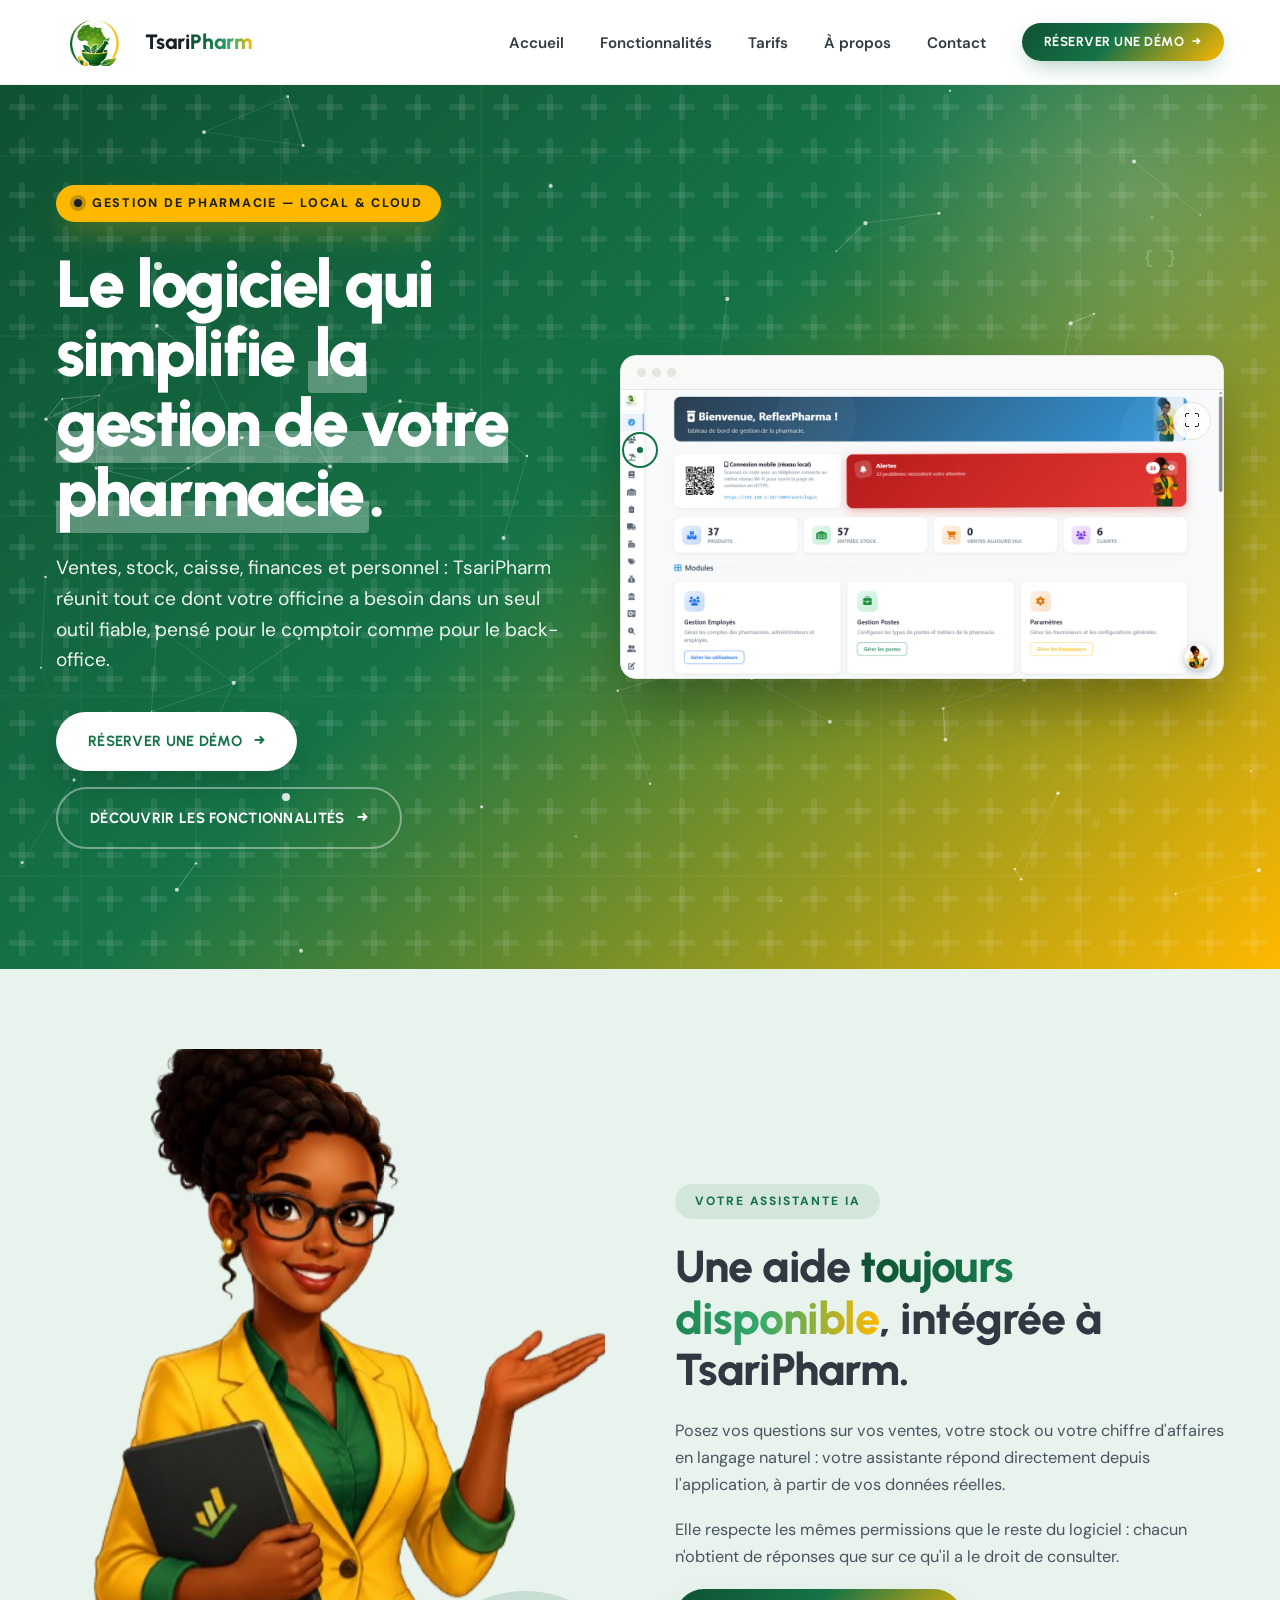
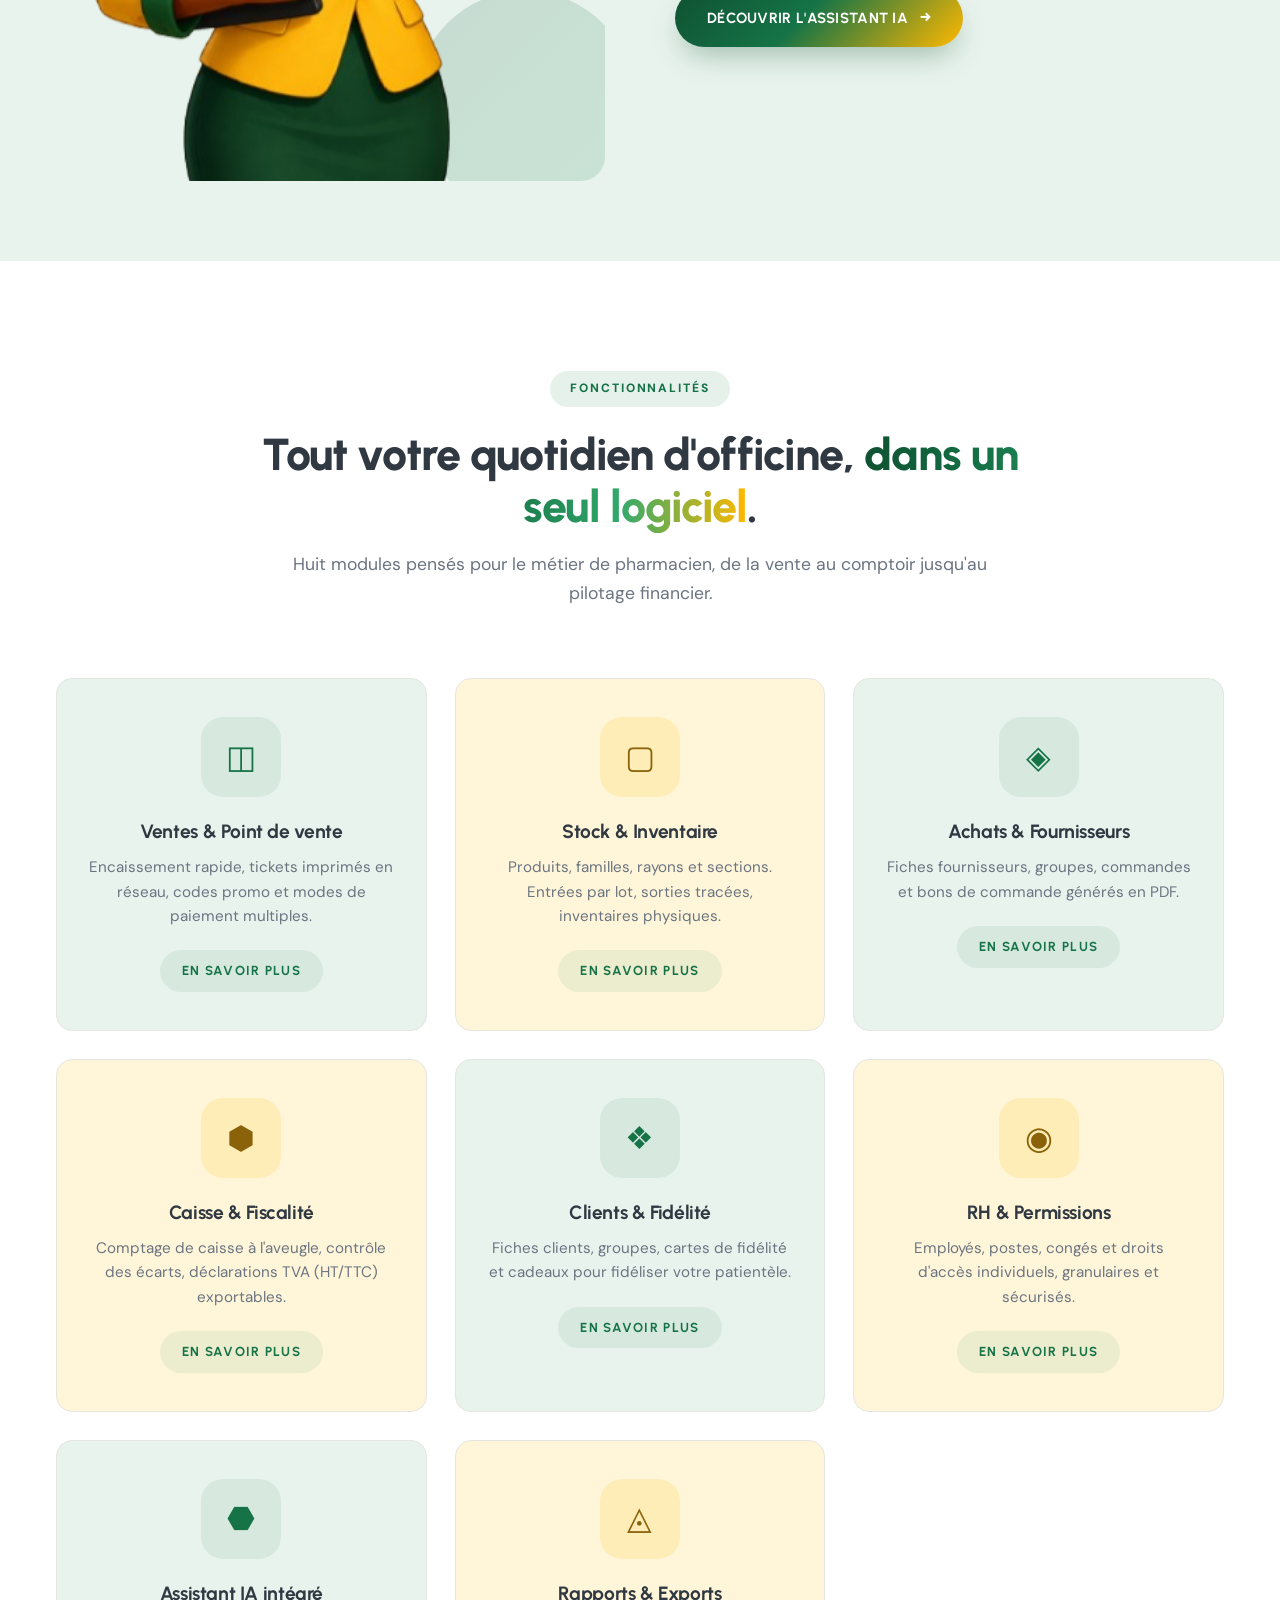
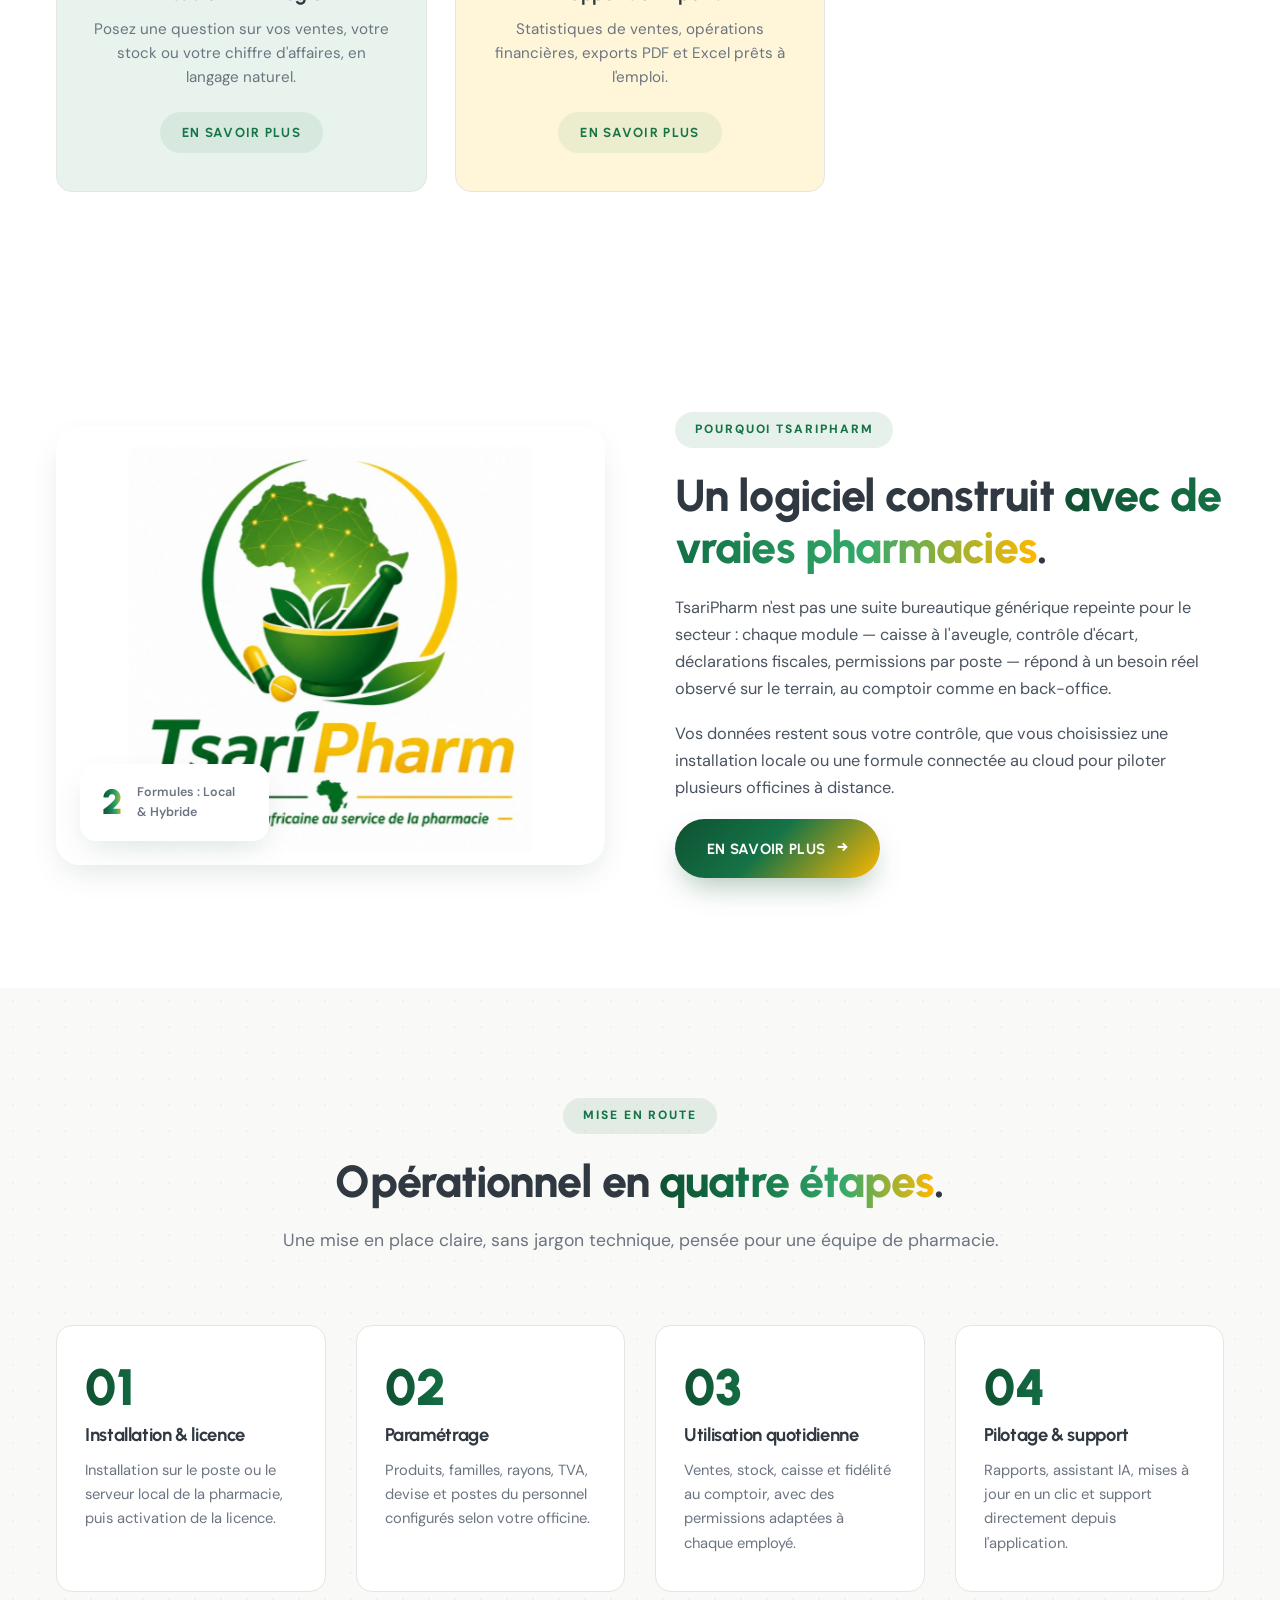
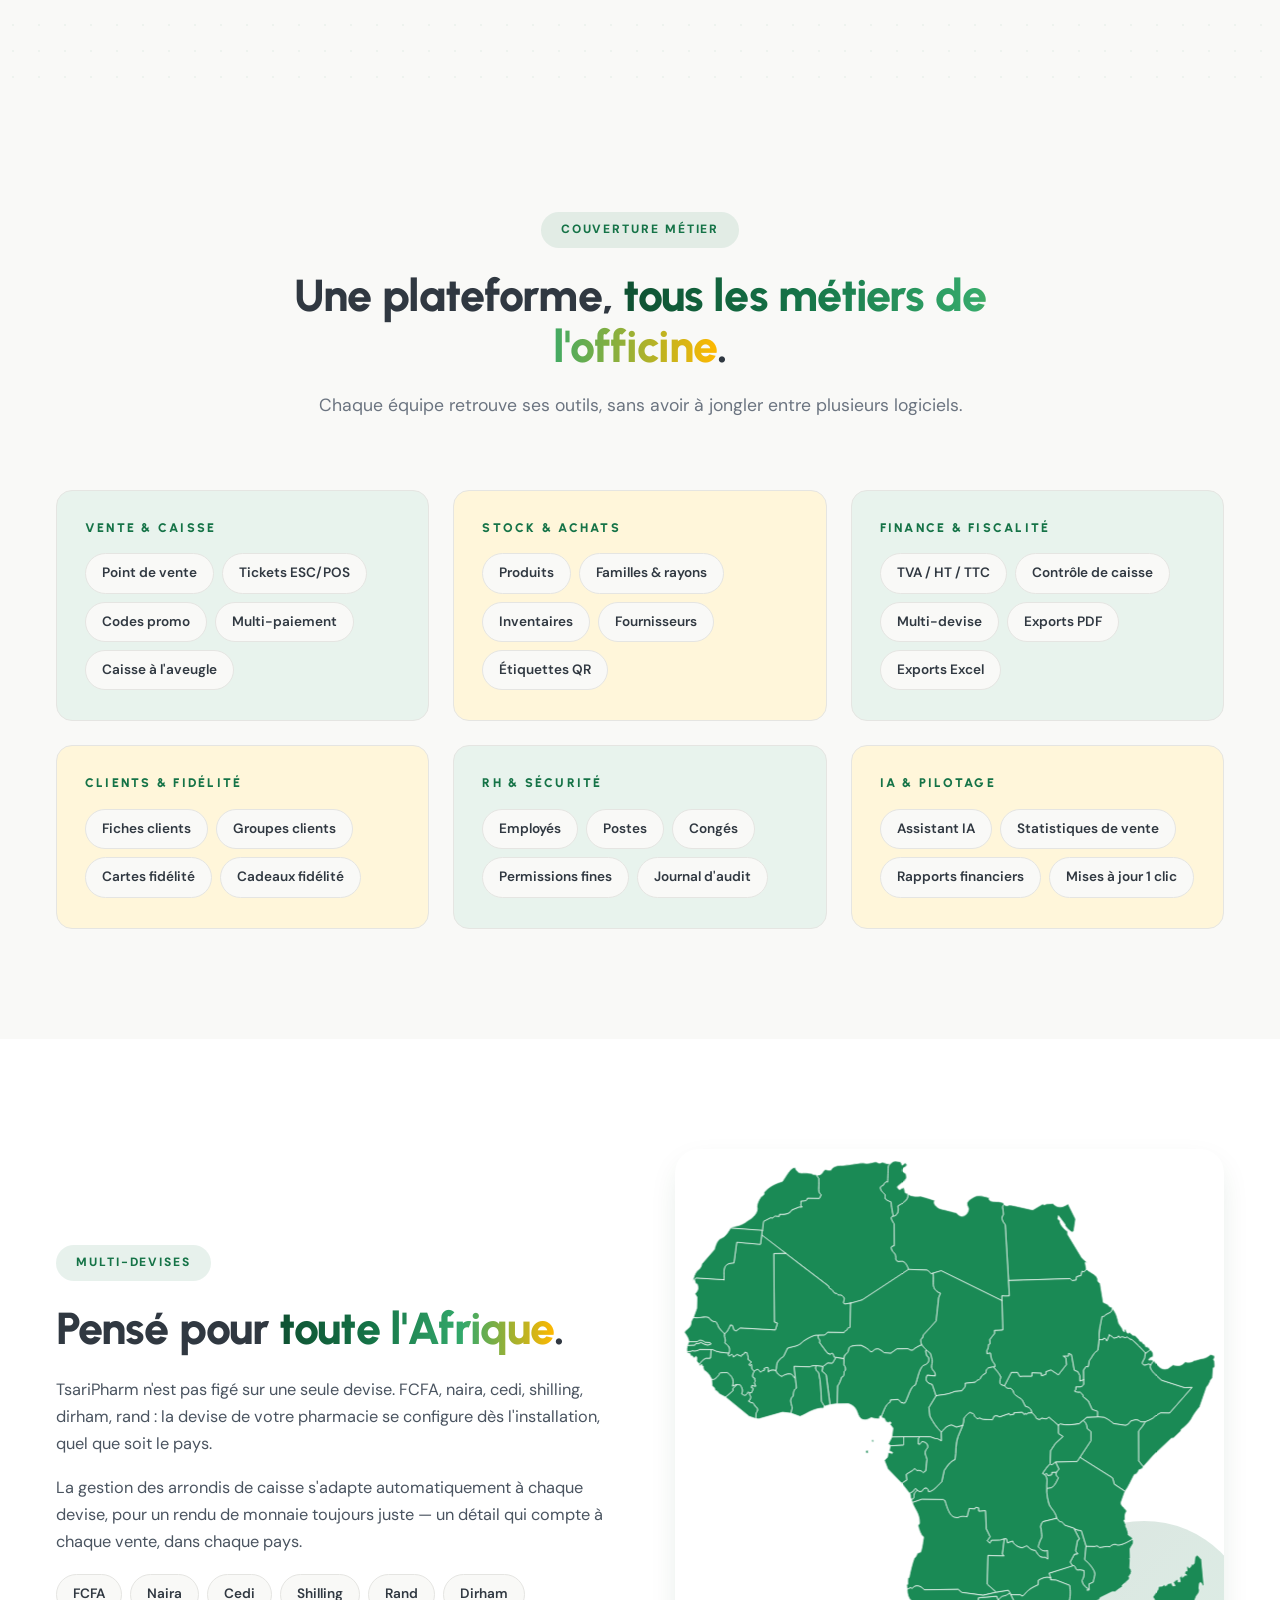
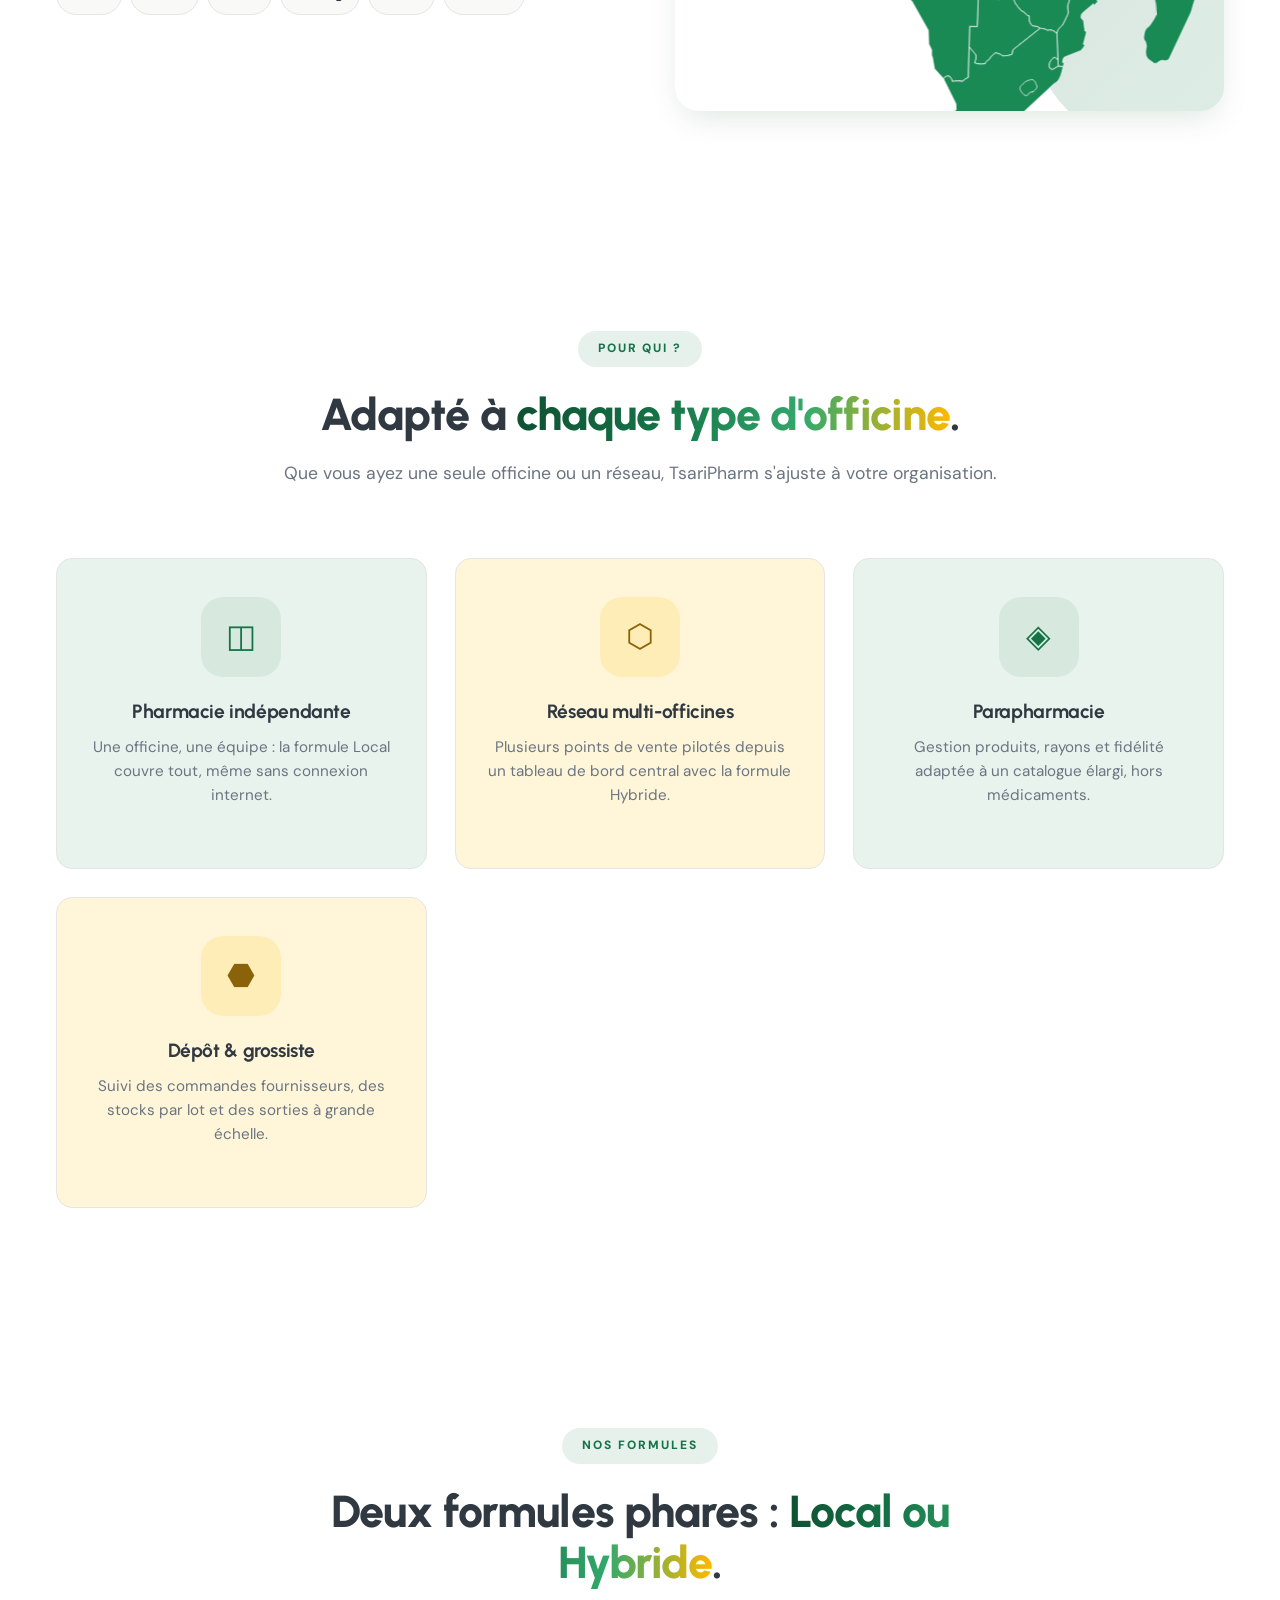
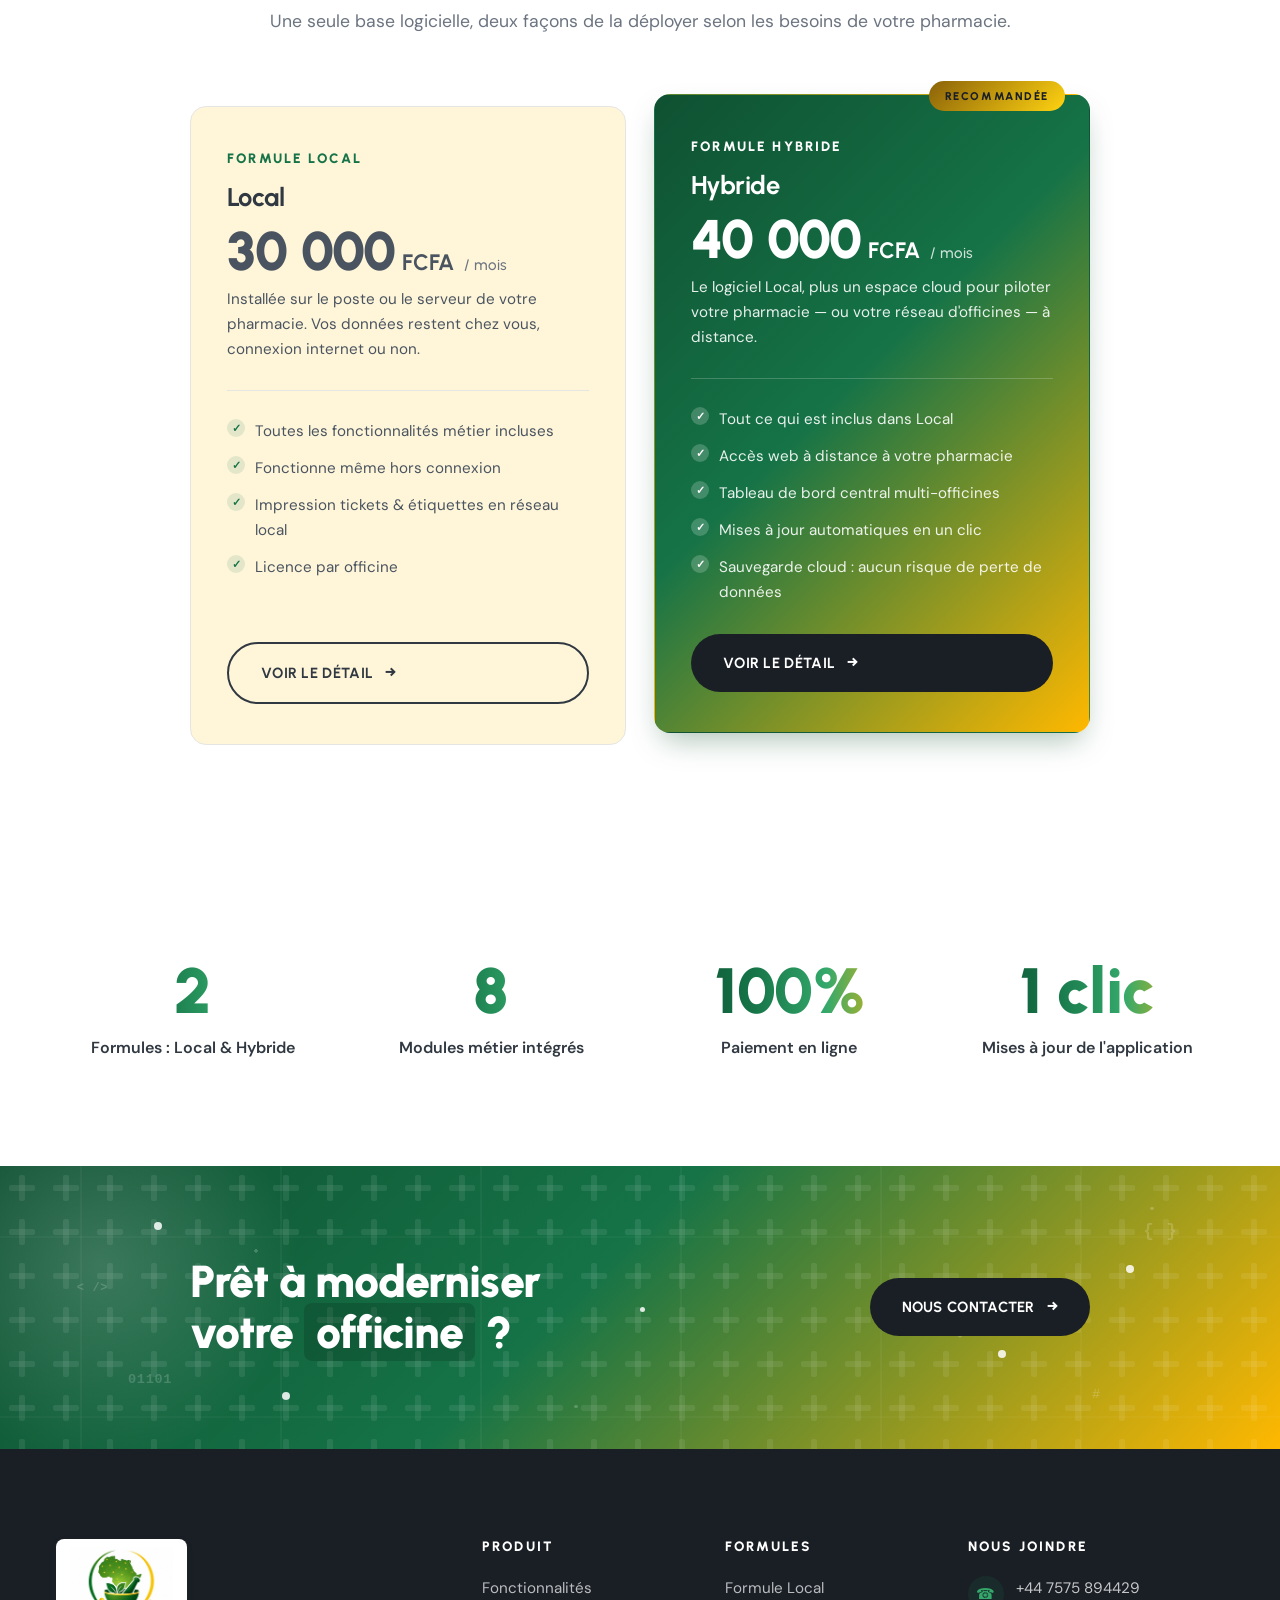
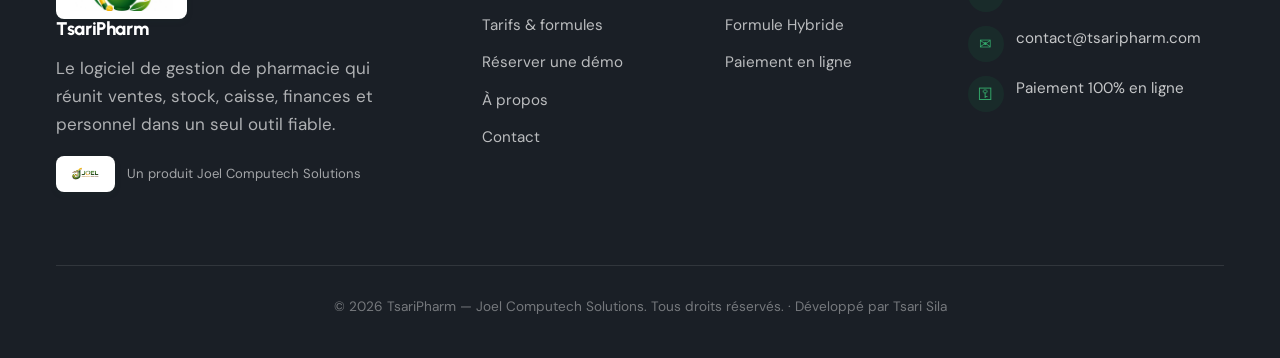
==== commit 543e602d: "Add WhatsApp contact, drop the Zone/Cameroun field - Replace the placeholder phone row with a clicka" ====
--- a/index.html
+++ b/index.html
@@ -390,7 +390,7 @@
             <div>
                 <h4>Nous joindre</h4>
                 <div class="footer-contact">
-                    <div><span class="ico">⌖</span><span>Cameroun</span></div>
+                    <div><span class="ico">☎</span><a href="https://wa.me/447575894429" target="_blank" rel="noopener">+44 7575 894429</a></div>
                     <div><span class="ico">✉</span><a href="mailto:contact@tsaripharm.com">contact@tsaripharm.com</a></div>
                     <div><span class="ico">⚿</span><span>Paiement 100% en ligne</span></div>
                 </div>
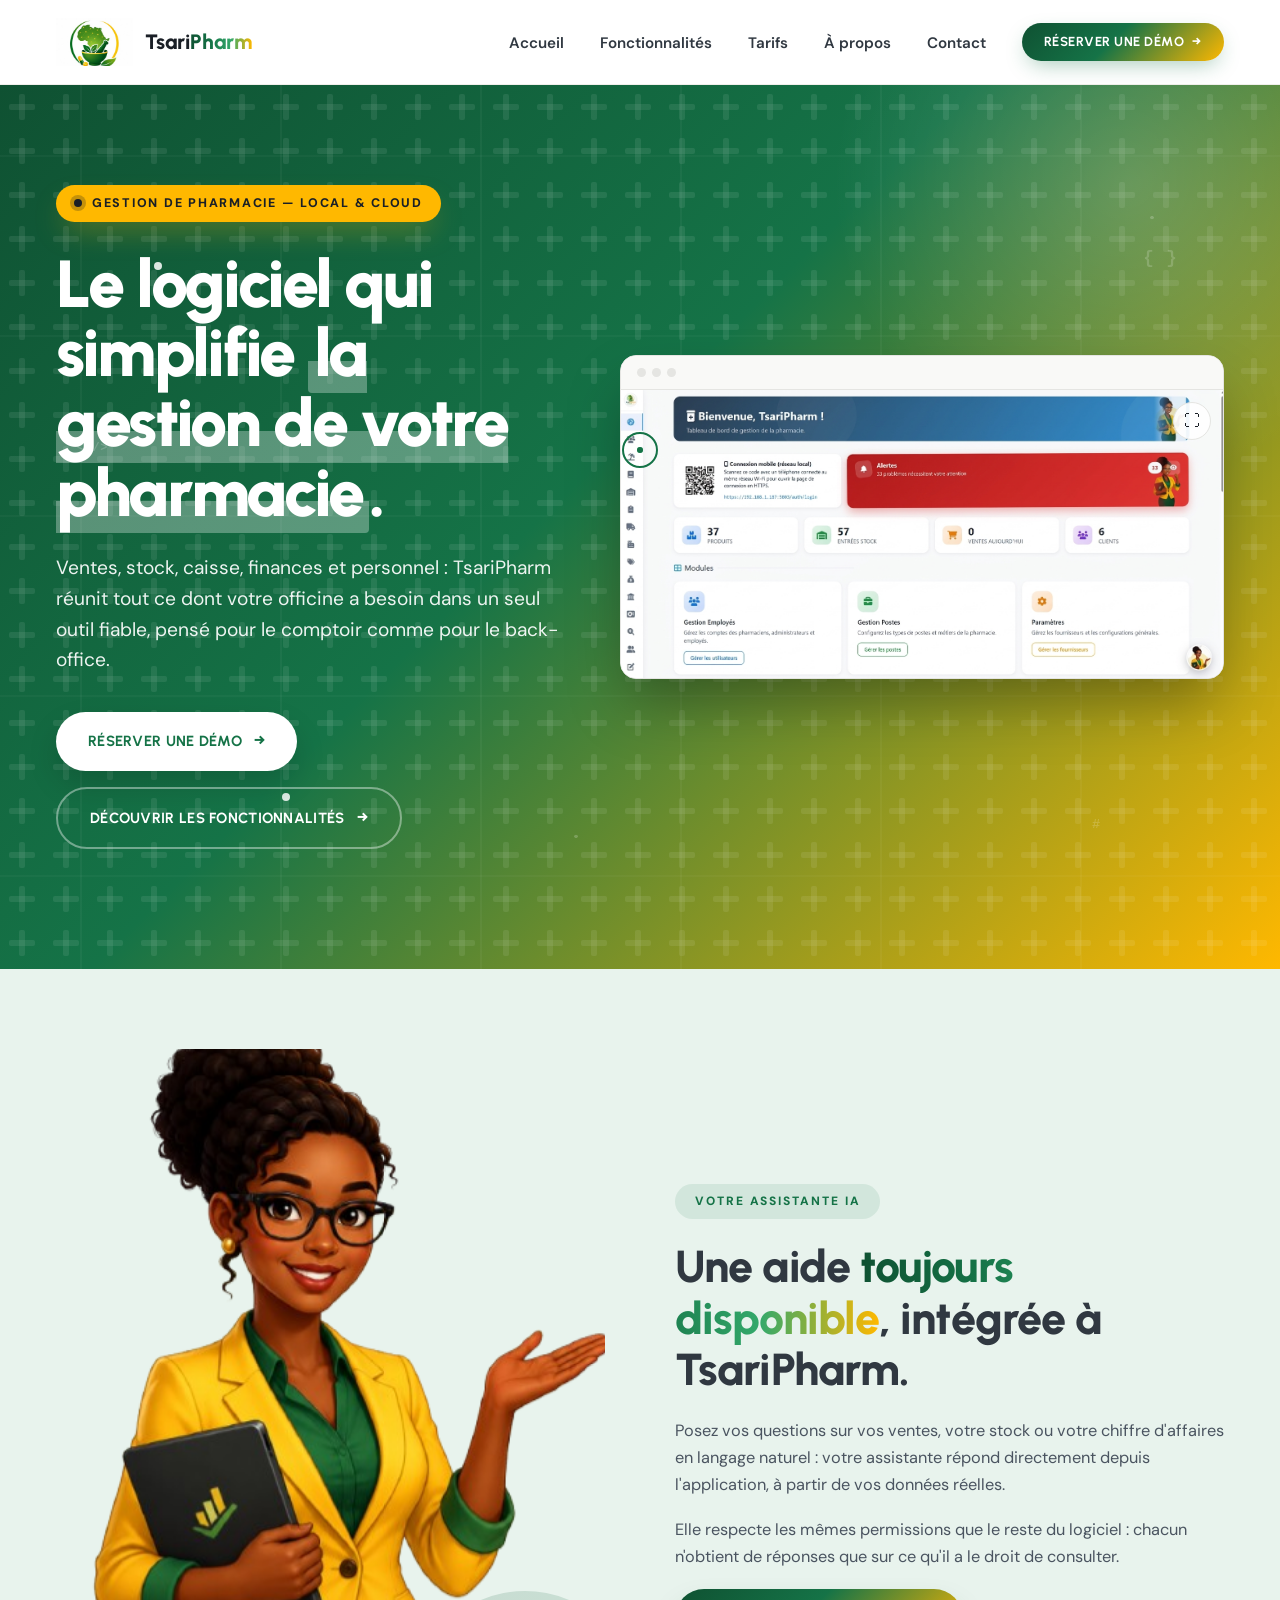
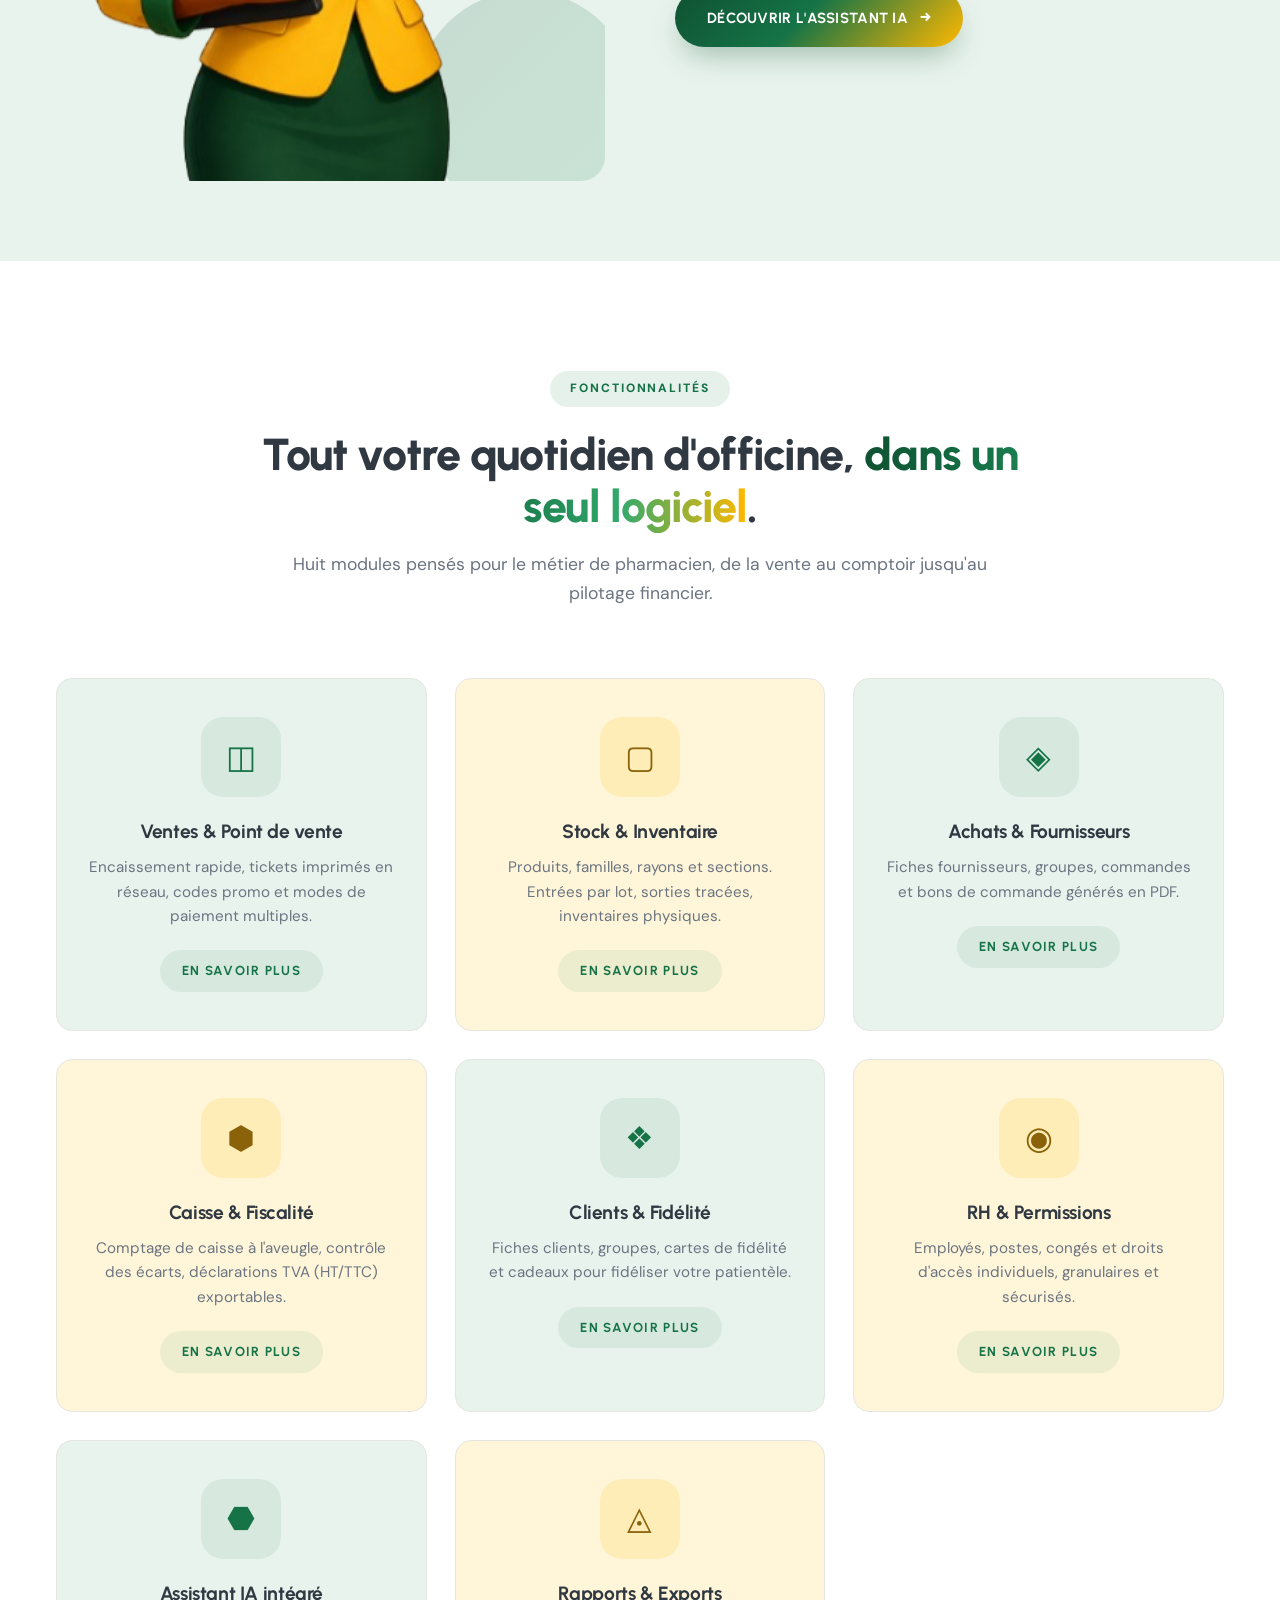
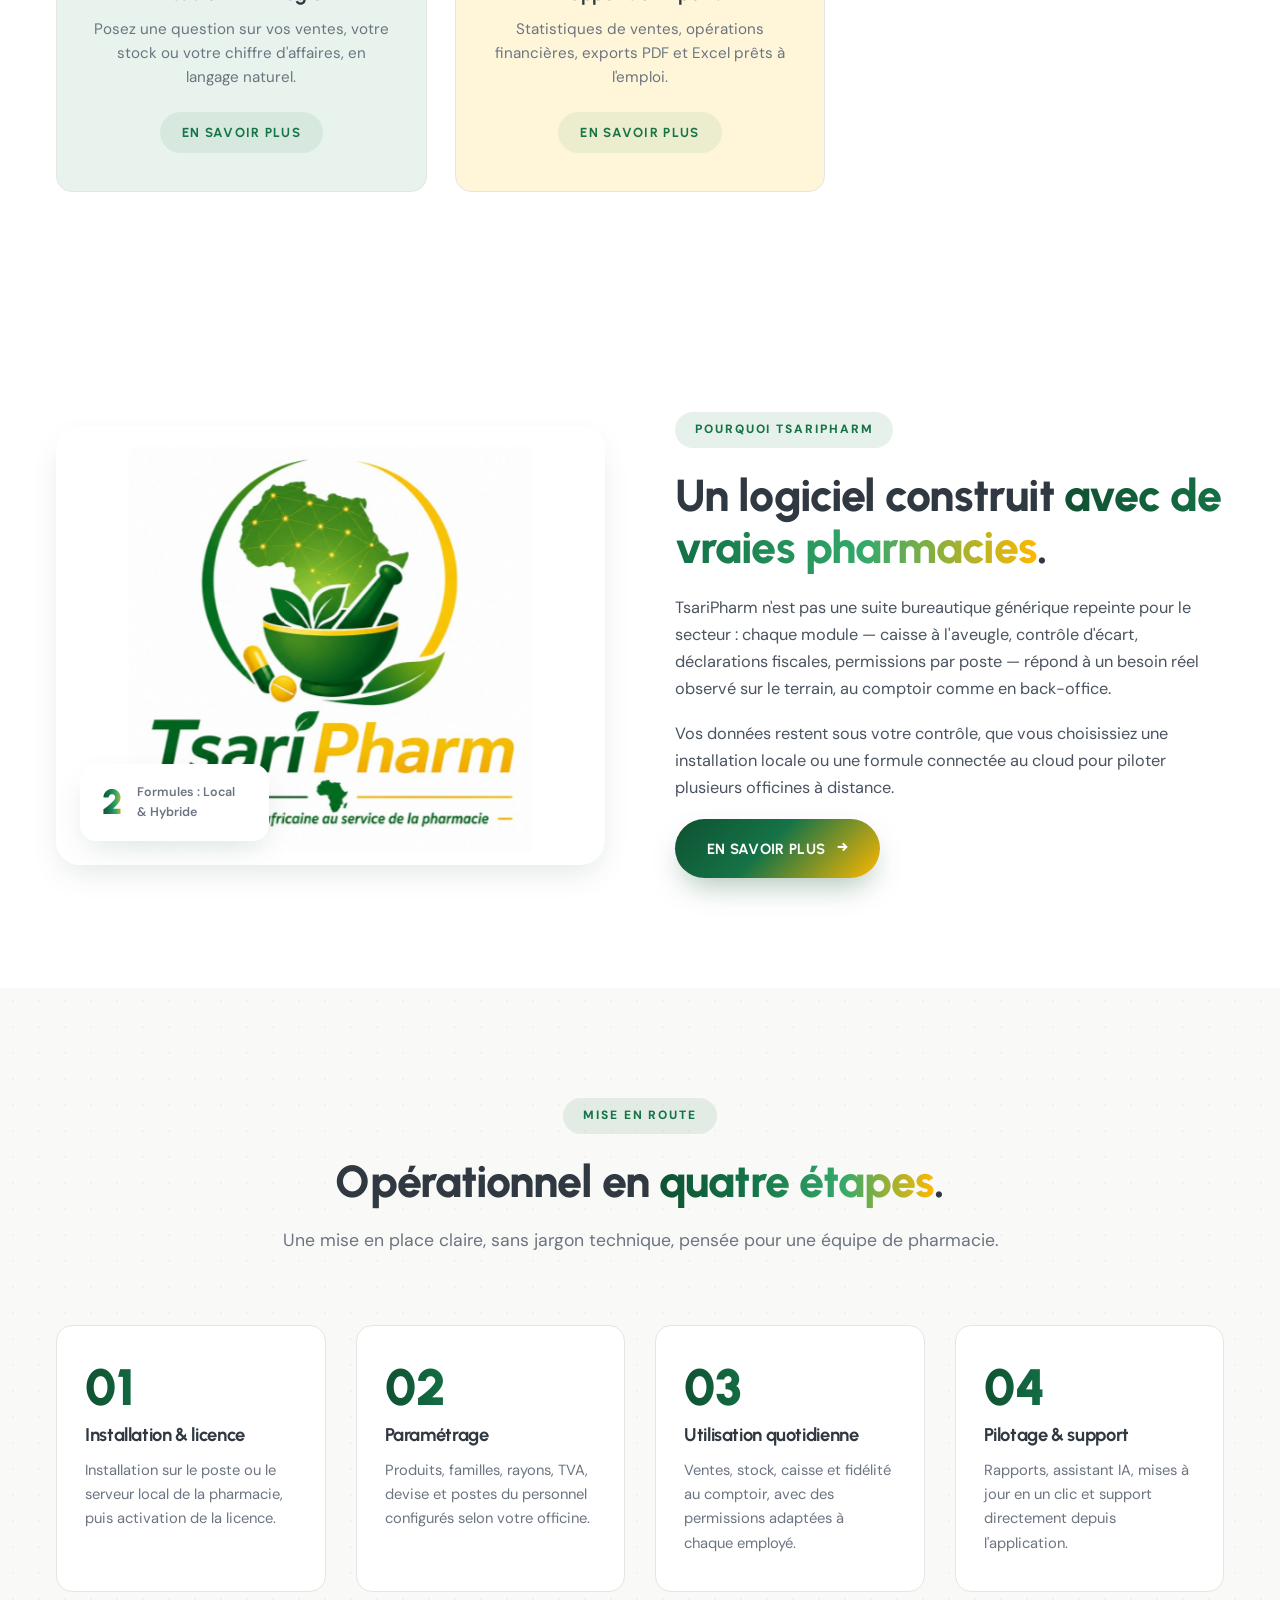
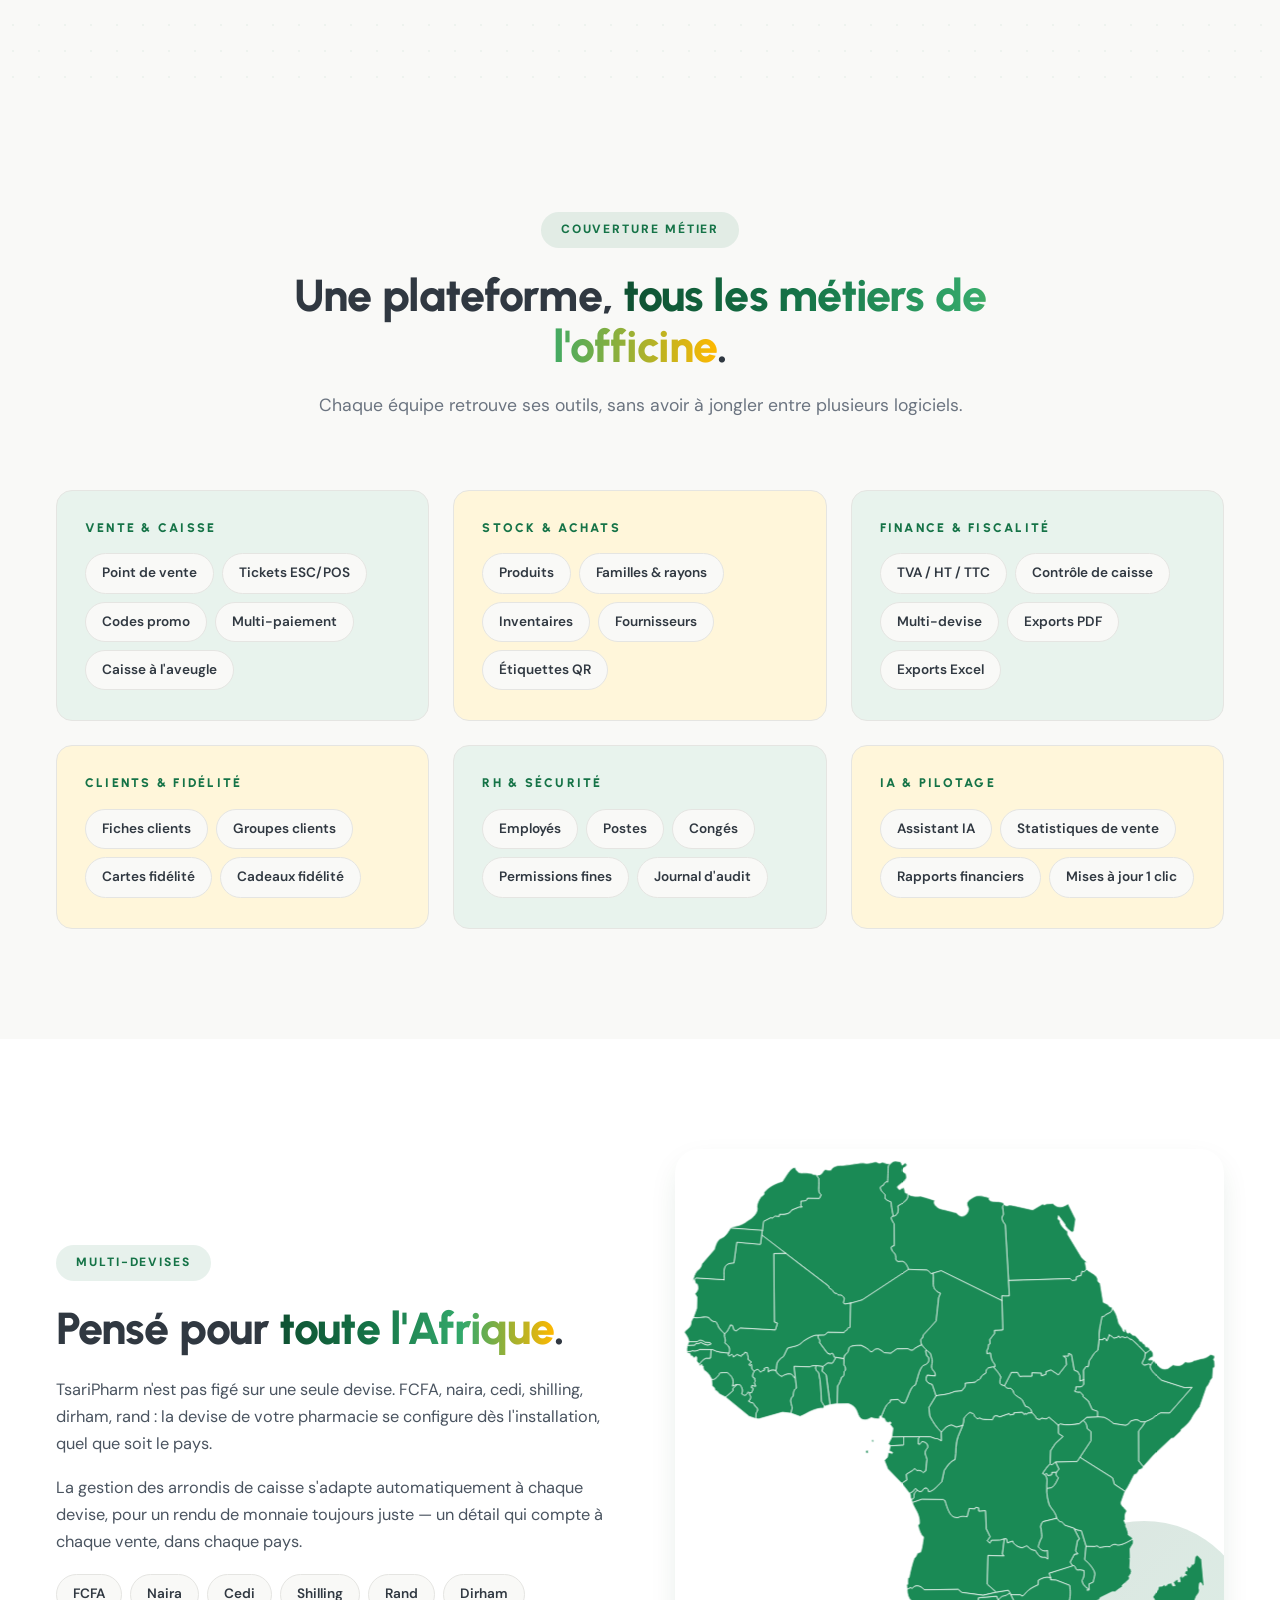
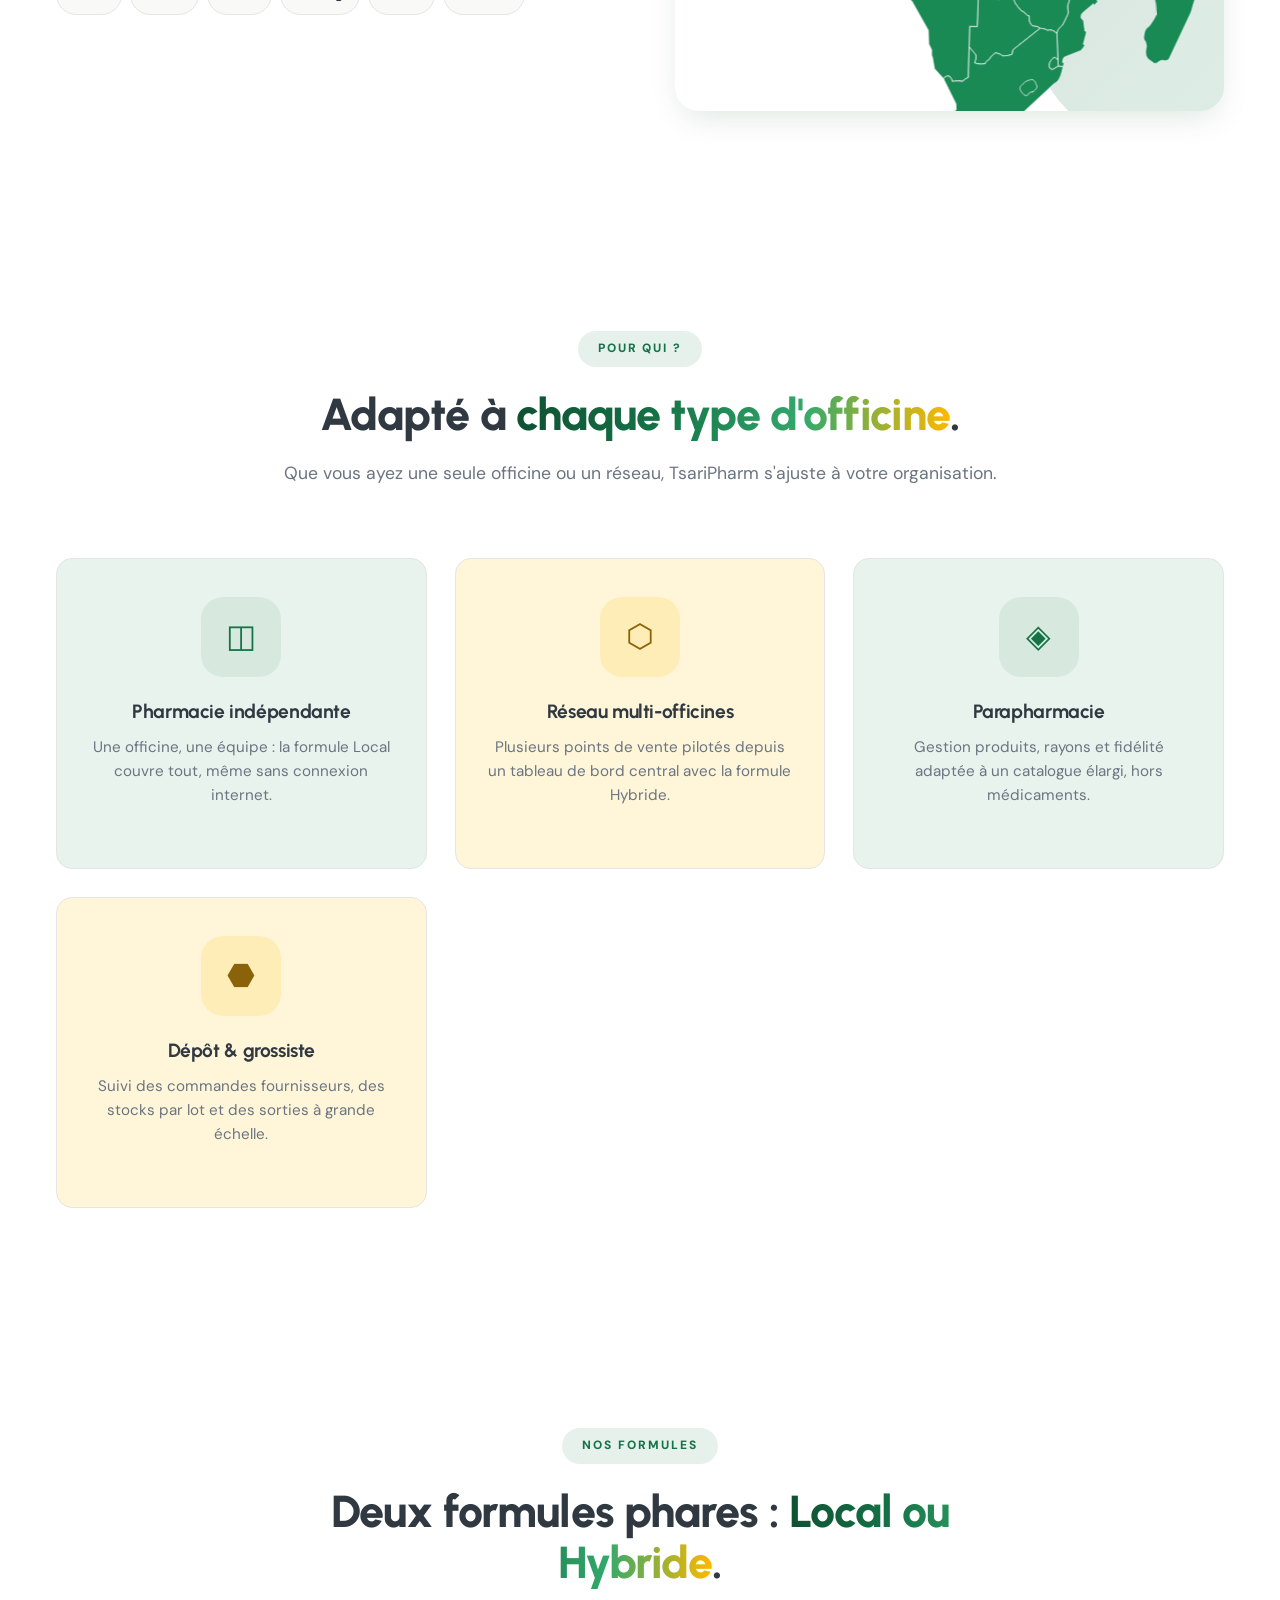
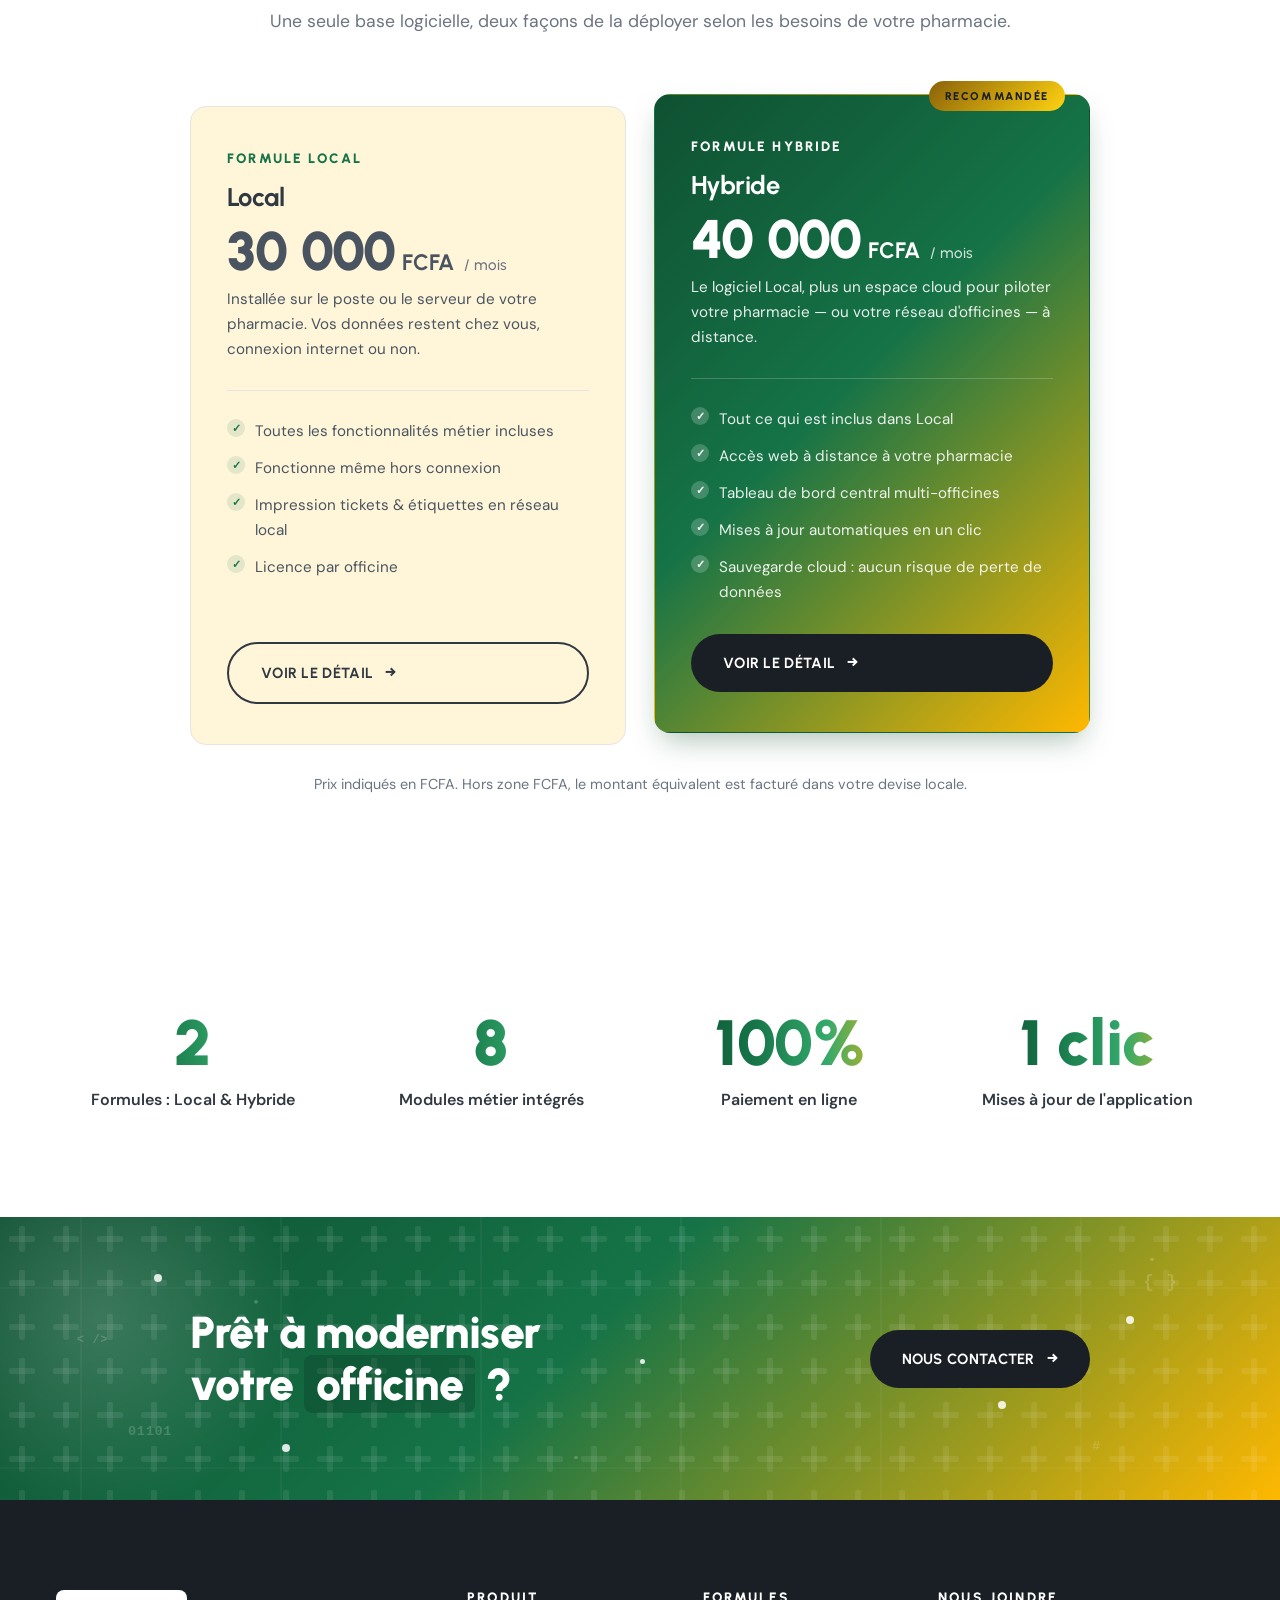
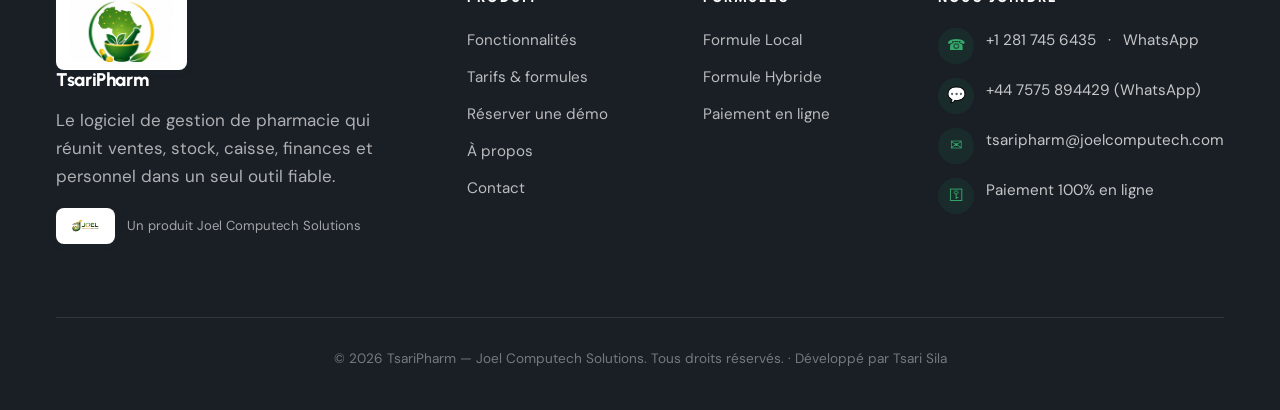
==== commit 7f0ac731: "Update dashboard screenshots, contact details, and free guided demo via WhatsApp Co-Authored-By: Cla" ====
--- a/index.html
+++ b/index.html
@@ -328,6 +328,7 @@
                     <a href="tarifs.html" class="btn btn-dark"><span>Voir le détail</span></a>
                 </div>
             </div>
+            <p style="text-align:center; margin-top:28px; font-size:0.9rem; color:var(--muted);">Prix indiqués en FCFA. Hors zone FCFA, le montant équivalent est facturé dans votre devise locale.</p>
         </section>
 
         <!-- STATS -->
@@ -390,8 +391,9 @@
             <div>
                 <h4>Nous joindre</h4>
                 <div class="footer-contact">
-                    <div><span class="ico">☎</span><a href="https://wa.me/447575894429" target="_blank" rel="noopener">+44 7575 894429</a></div>
-                    <div><span class="ico">✉</span><a href="mailto:contact@tsaripharm.com">contact@tsaripharm.com</a></div>
+                    <div><span class="ico">☎</span><a href="tel:+12817456435">+1 281 745 6435</a> · <a href="https://wa.me/12817456435?text=Bonjour%2C%20j%27ai%20besoin%20du%20logiciel%20TsariPharm%20pour%20ma%20pharmacie." target="_blank" rel="noopener">WhatsApp</a></div>
+                    <div><span class="ico">💬</span><a href="https://wa.me/447575894429?text=Bonjour%2C%20j%27ai%20besoin%20du%20logiciel%20TsariPharm%20pour%20ma%20pharmacie." target="_blank" rel="noopener">+44 7575 894429 (WhatsApp)</a></div>
+                    <div><span class="ico">✉</span><a href="mailto:tsaripharm@joelcomputech.com">tsaripharm@joelcomputech.com</a></div>
                     <div><span class="ico">⚿</span><span>Paiement 100% en ligne</span></div>
                 </div>
             </div>
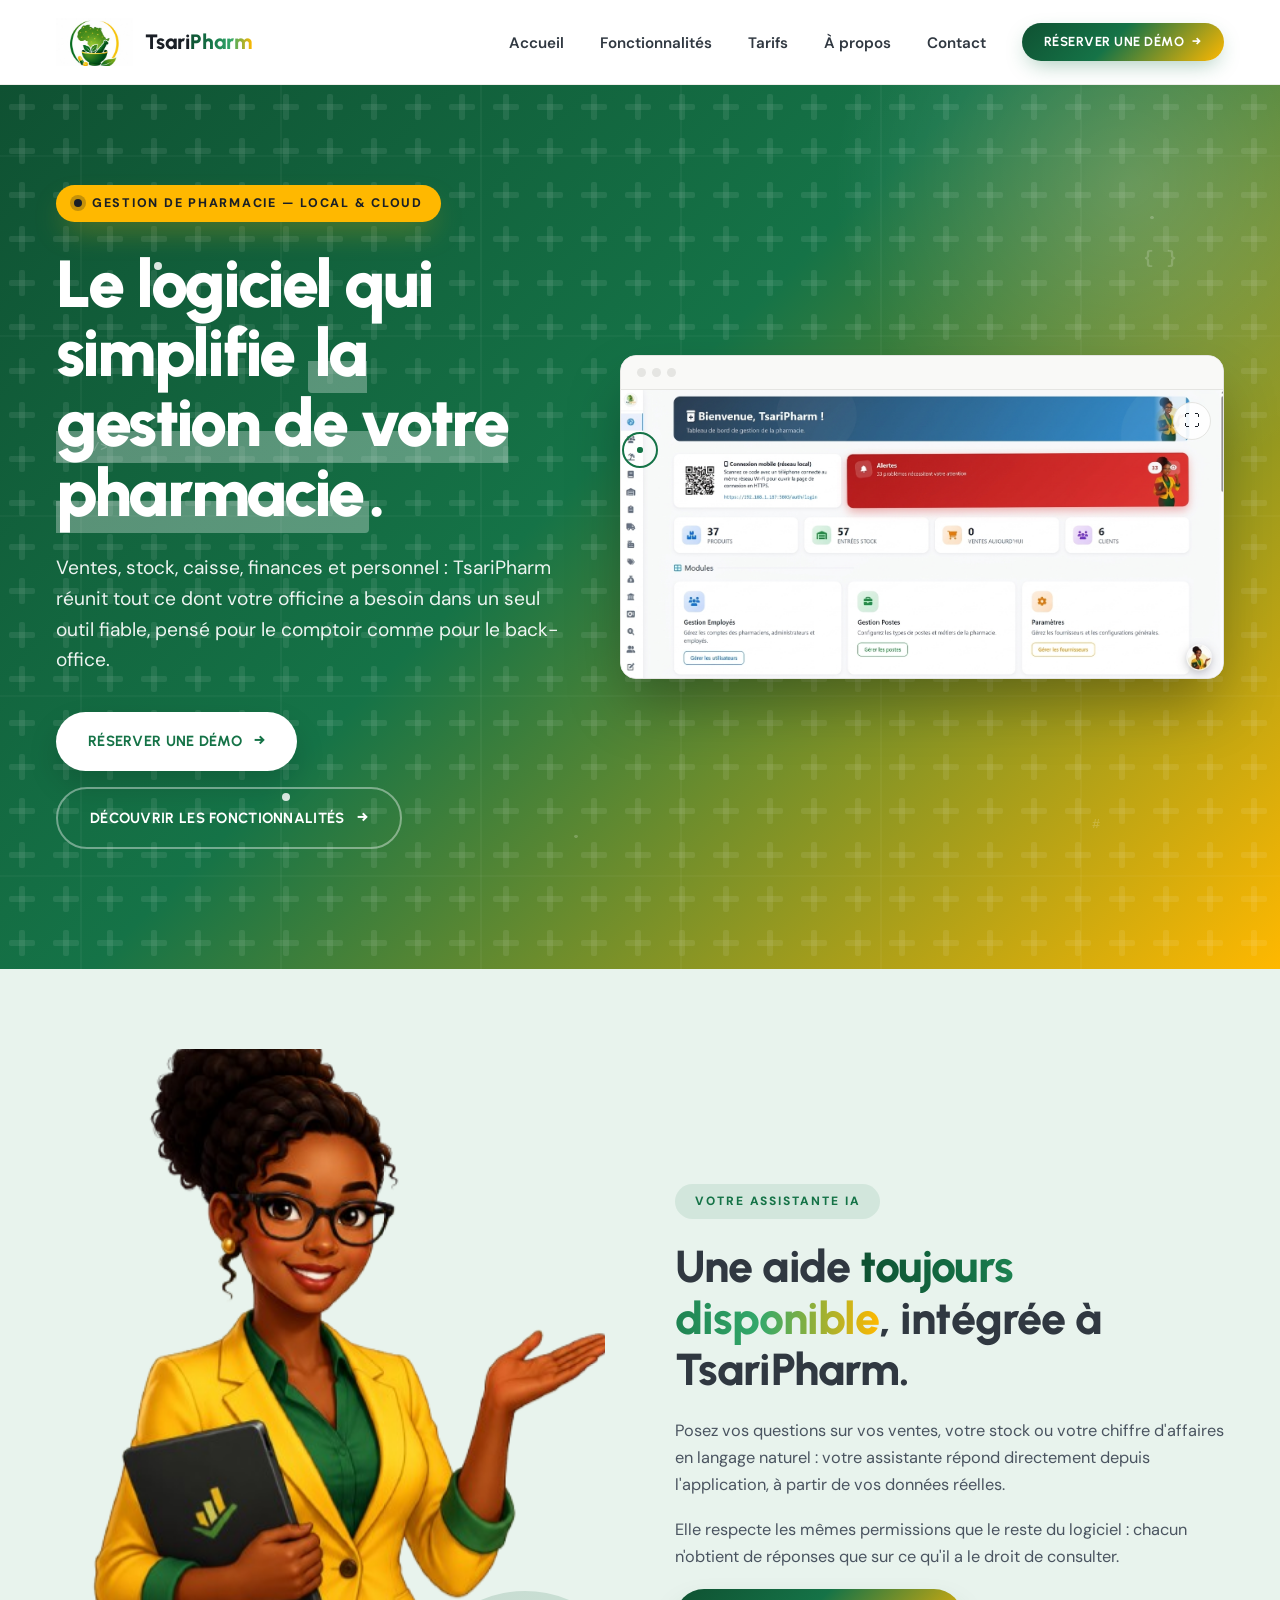
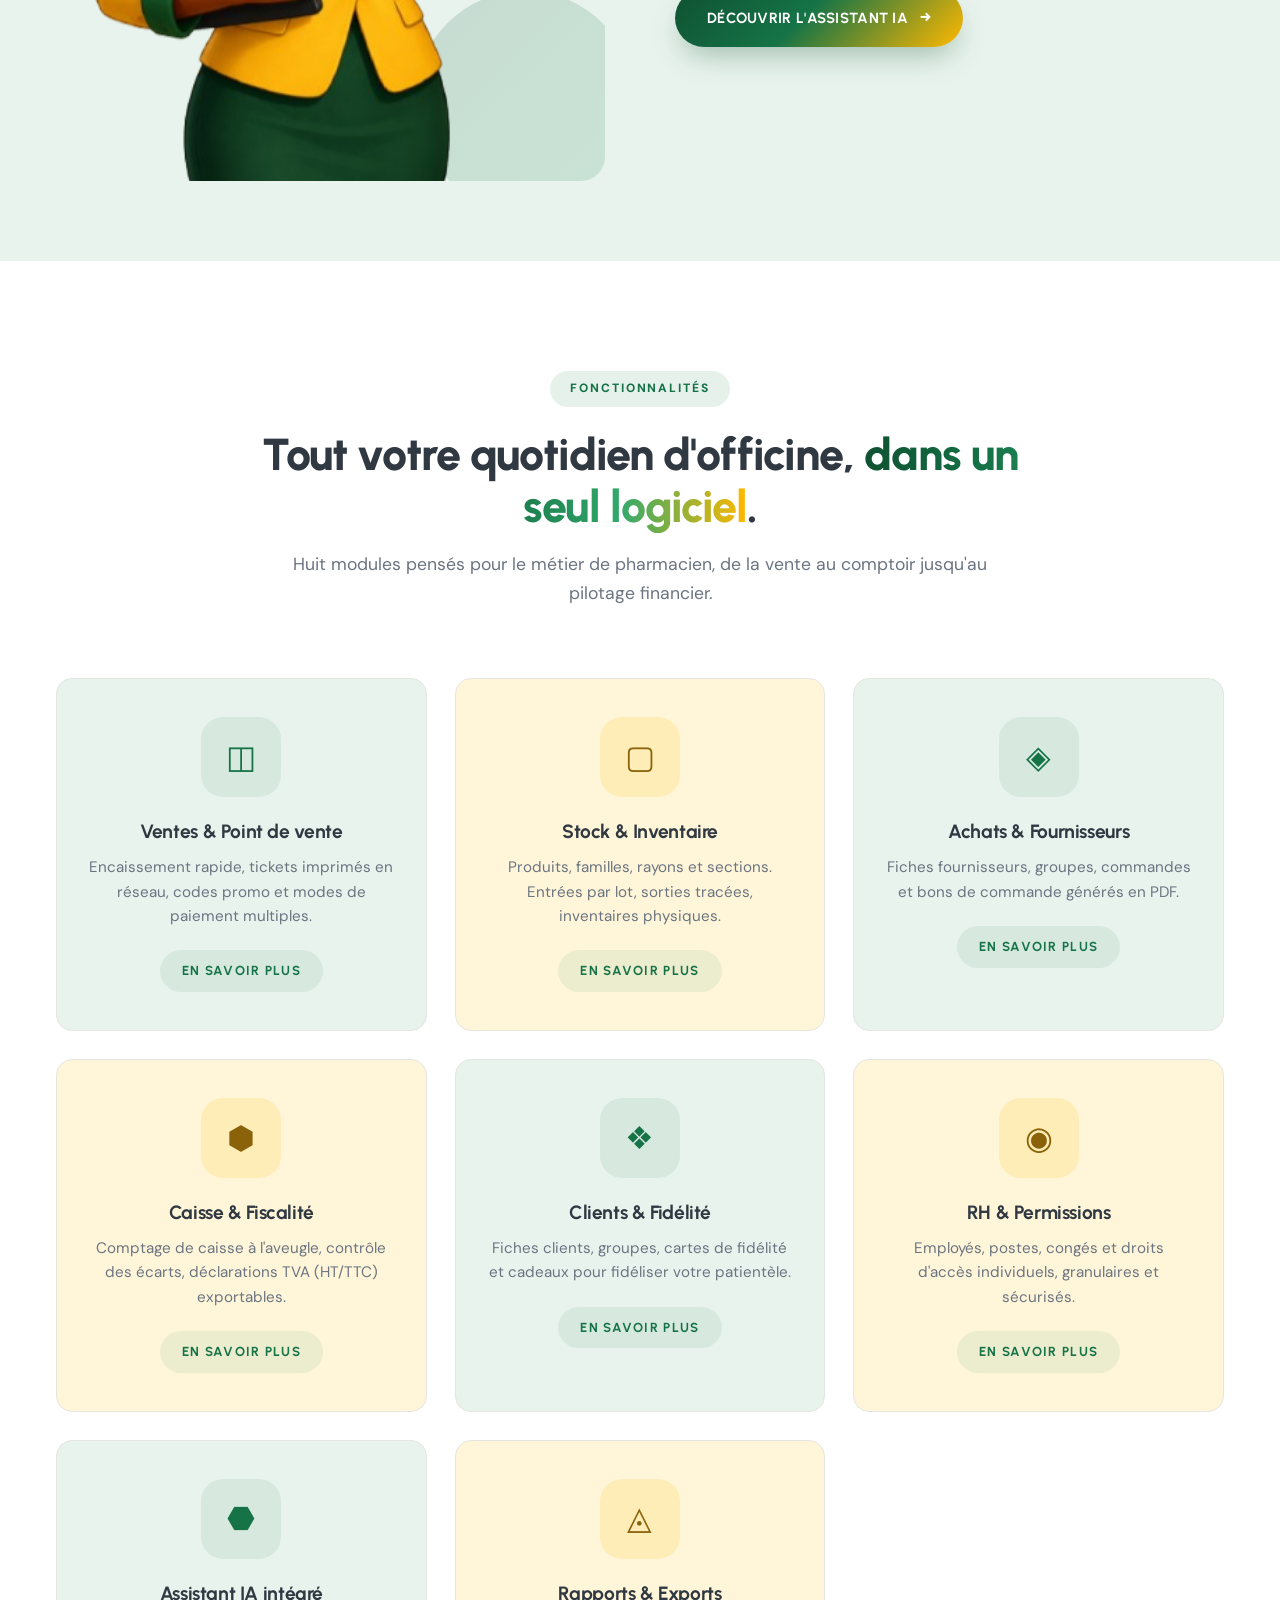
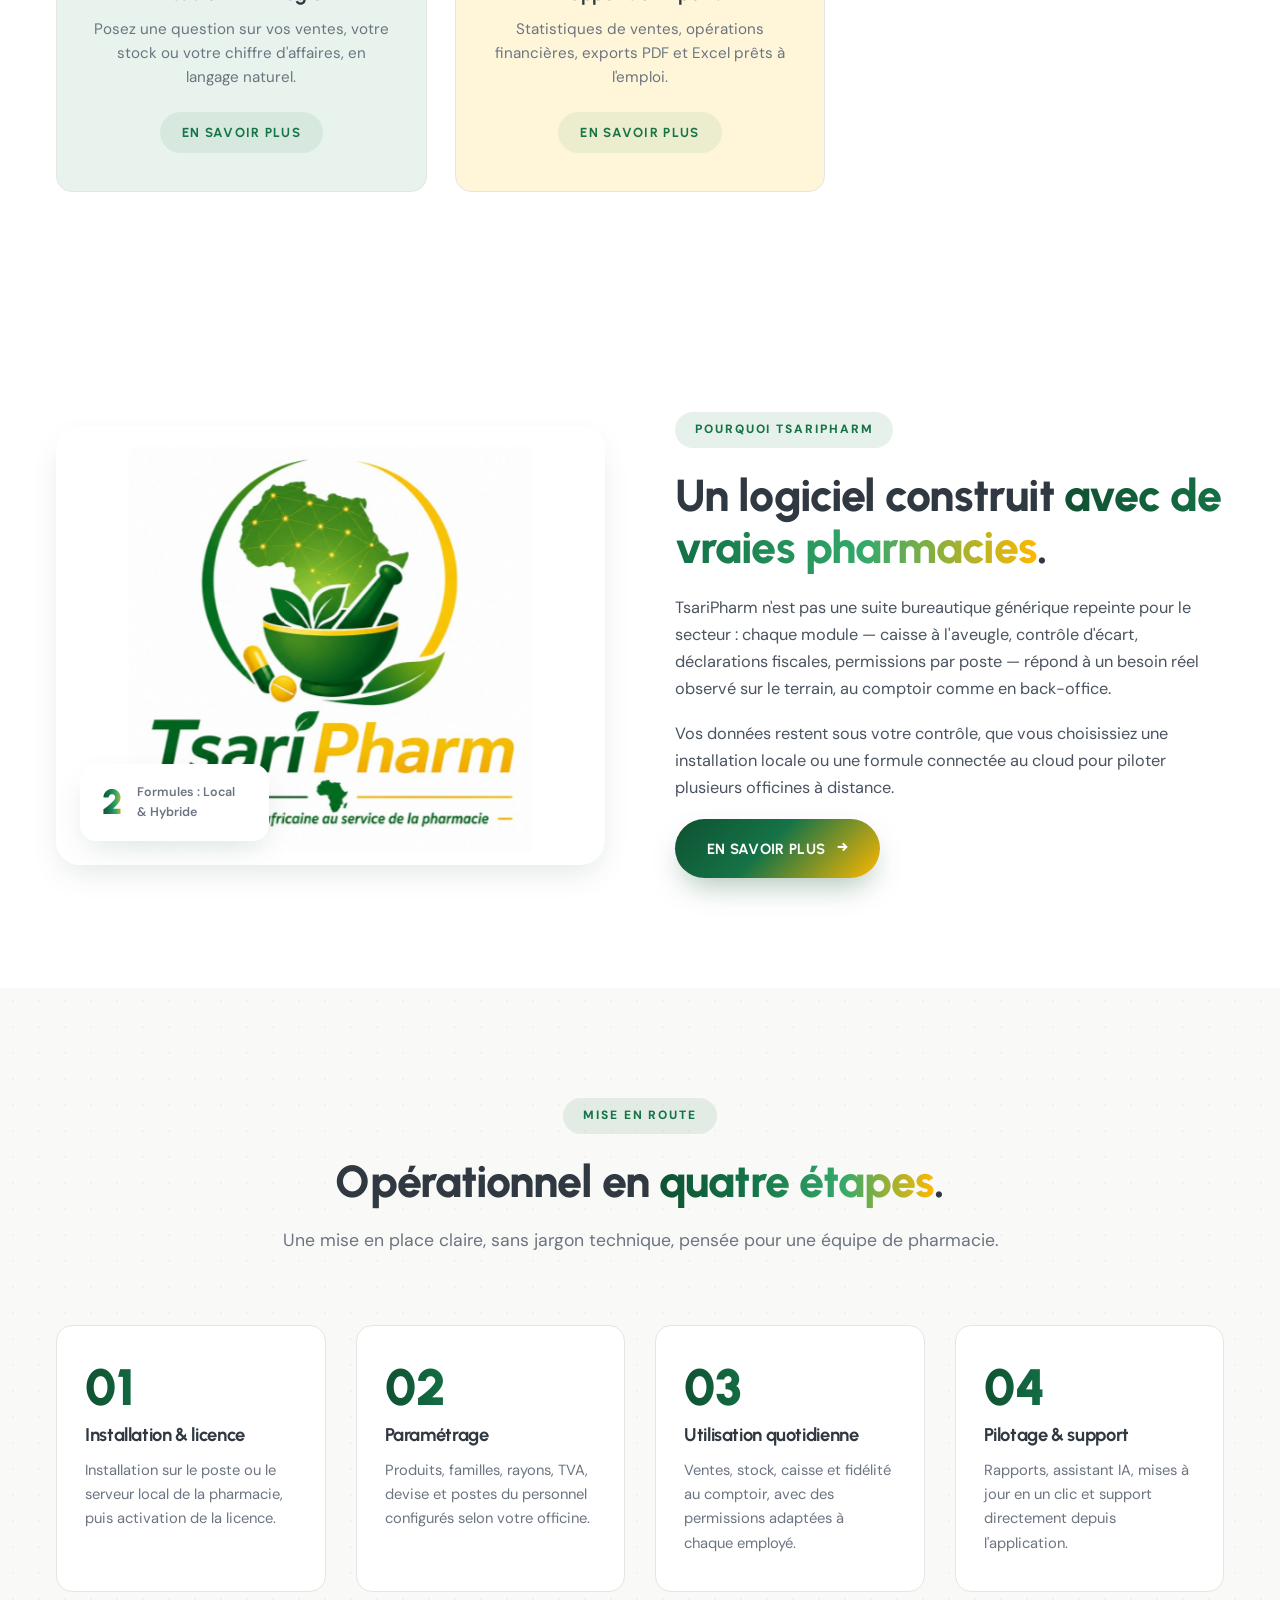
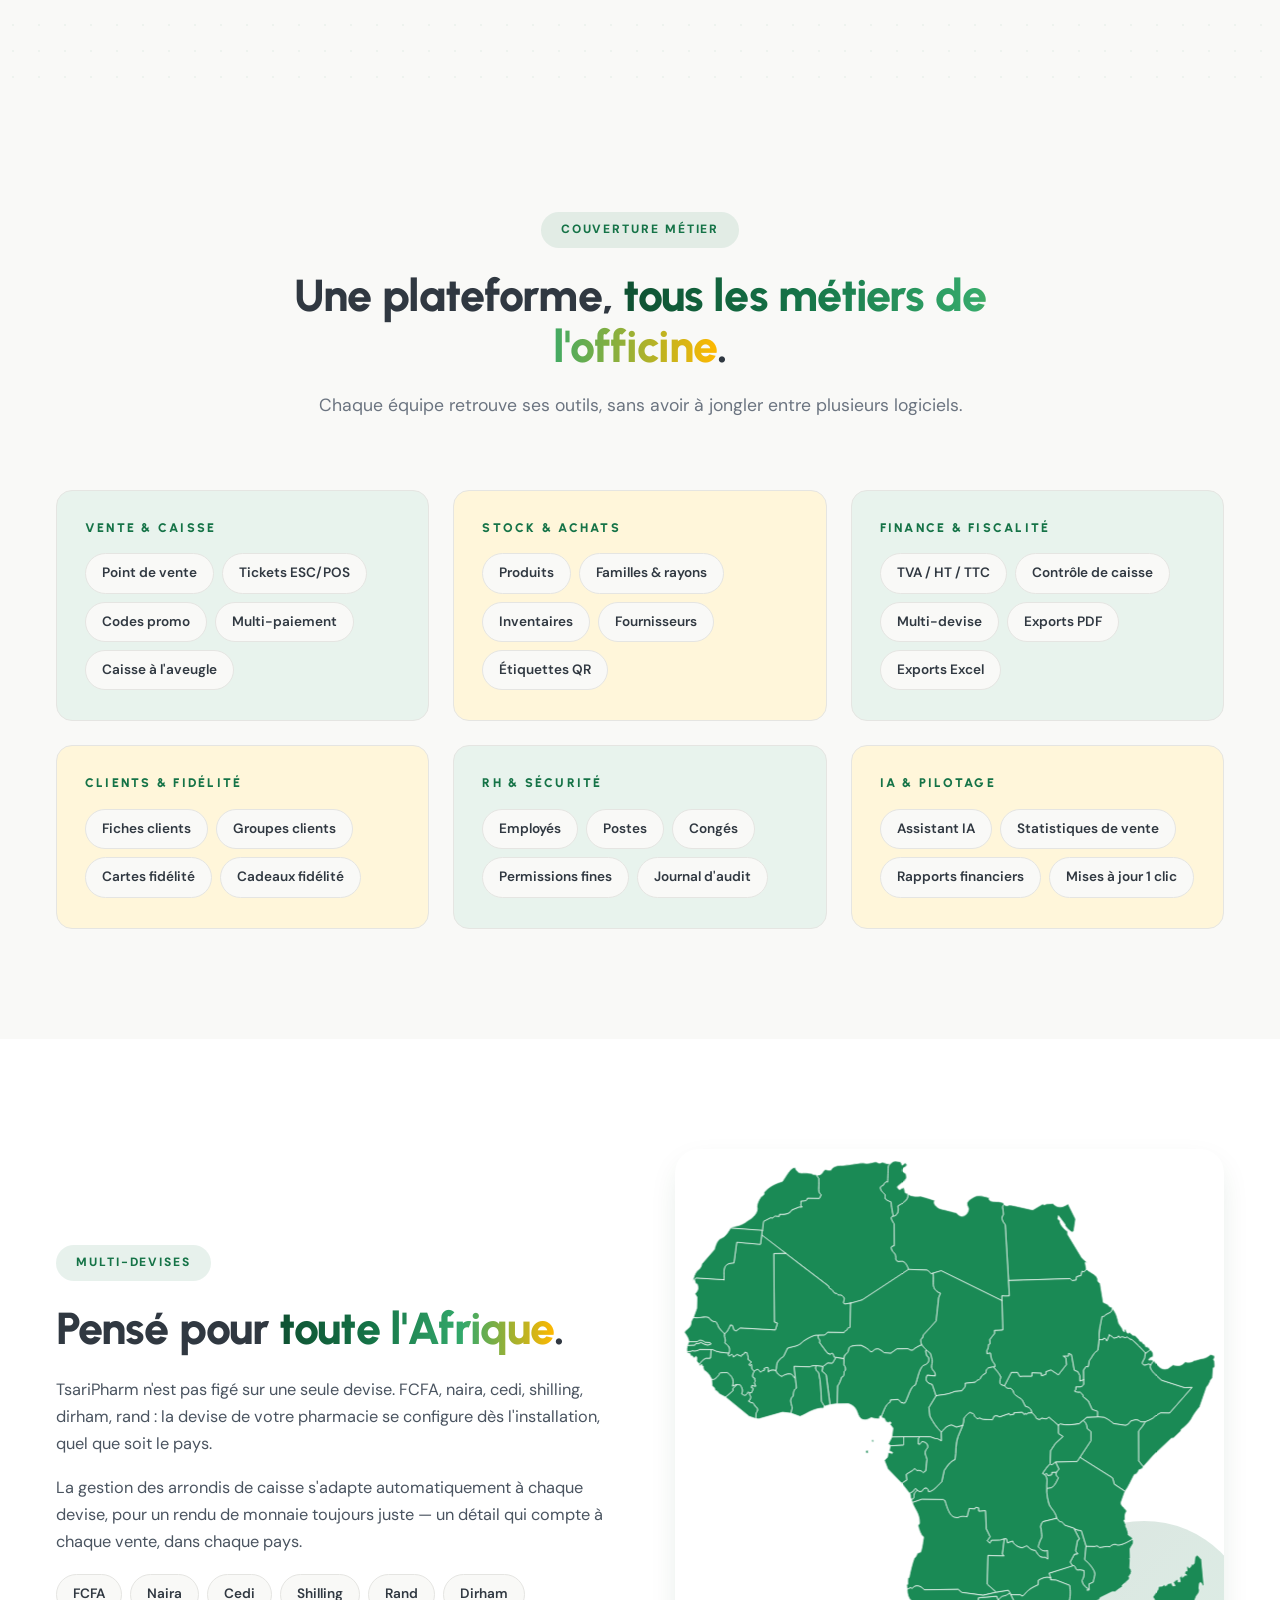
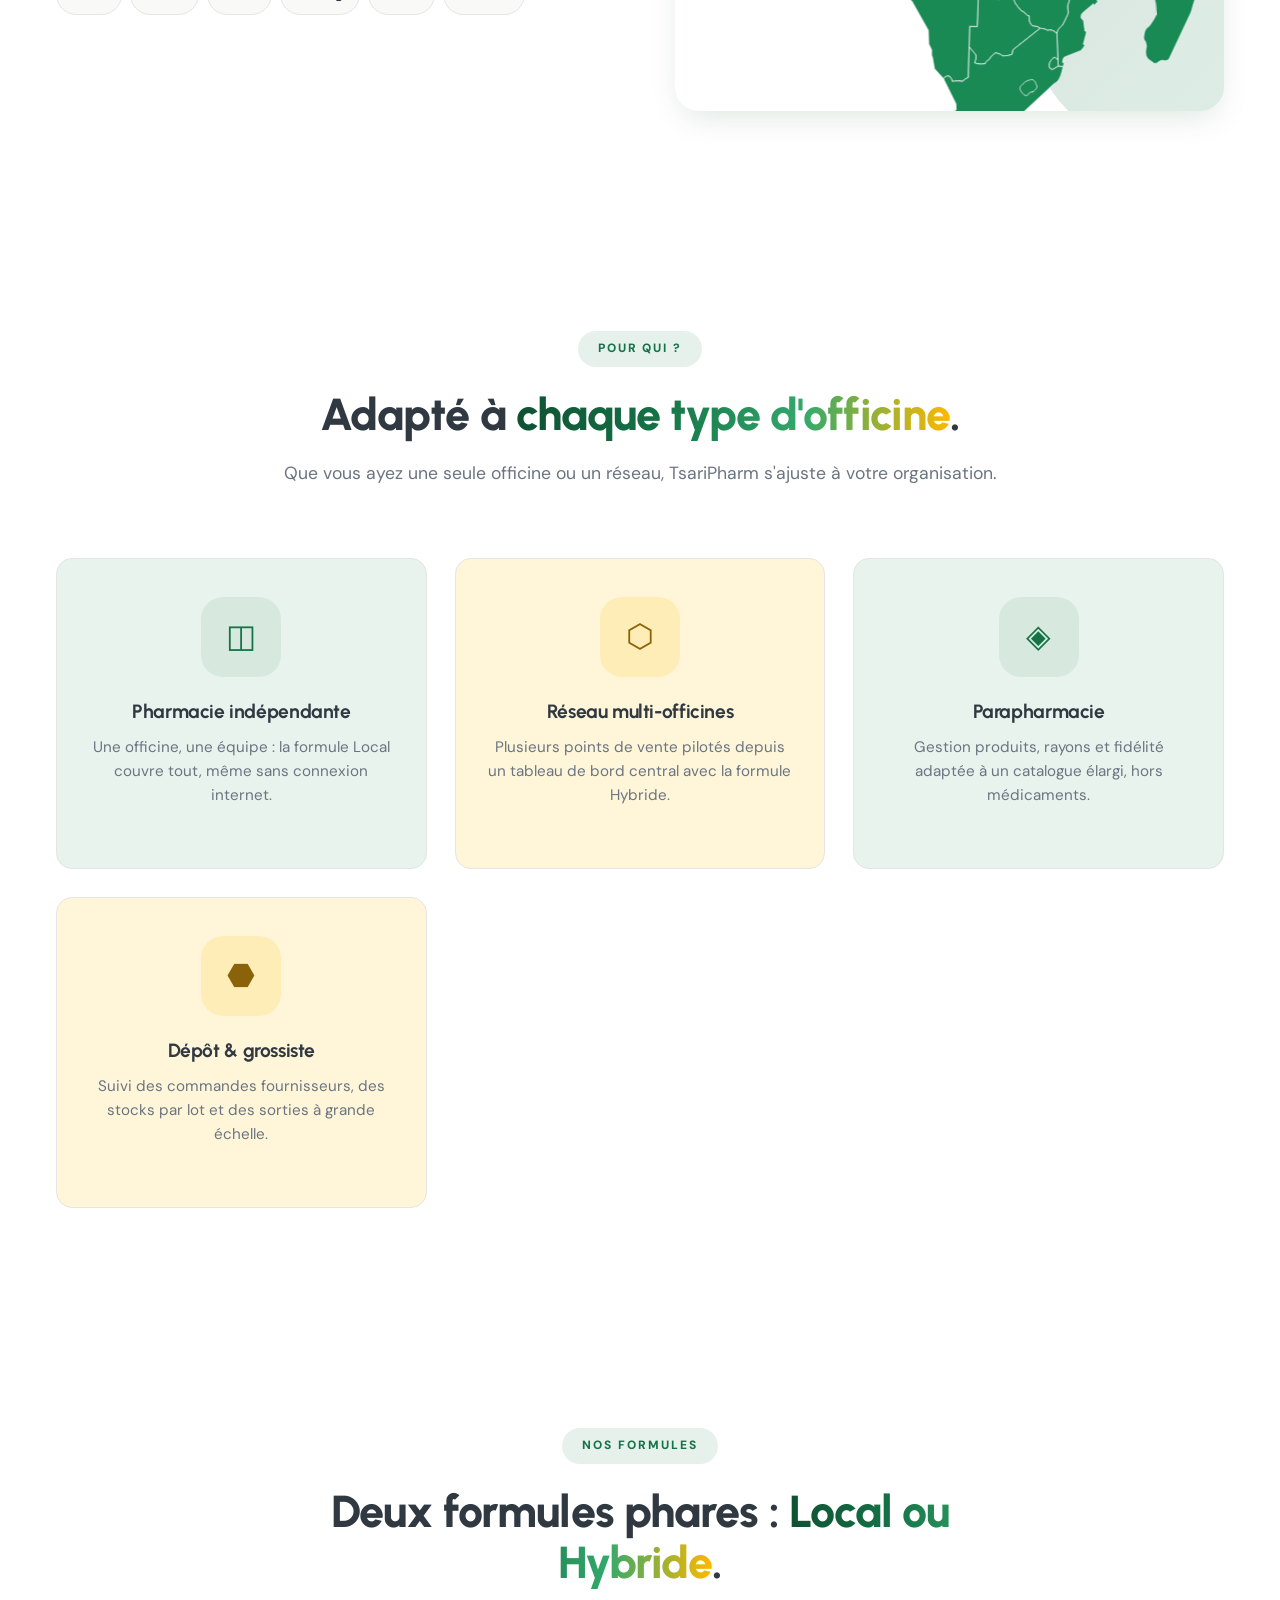
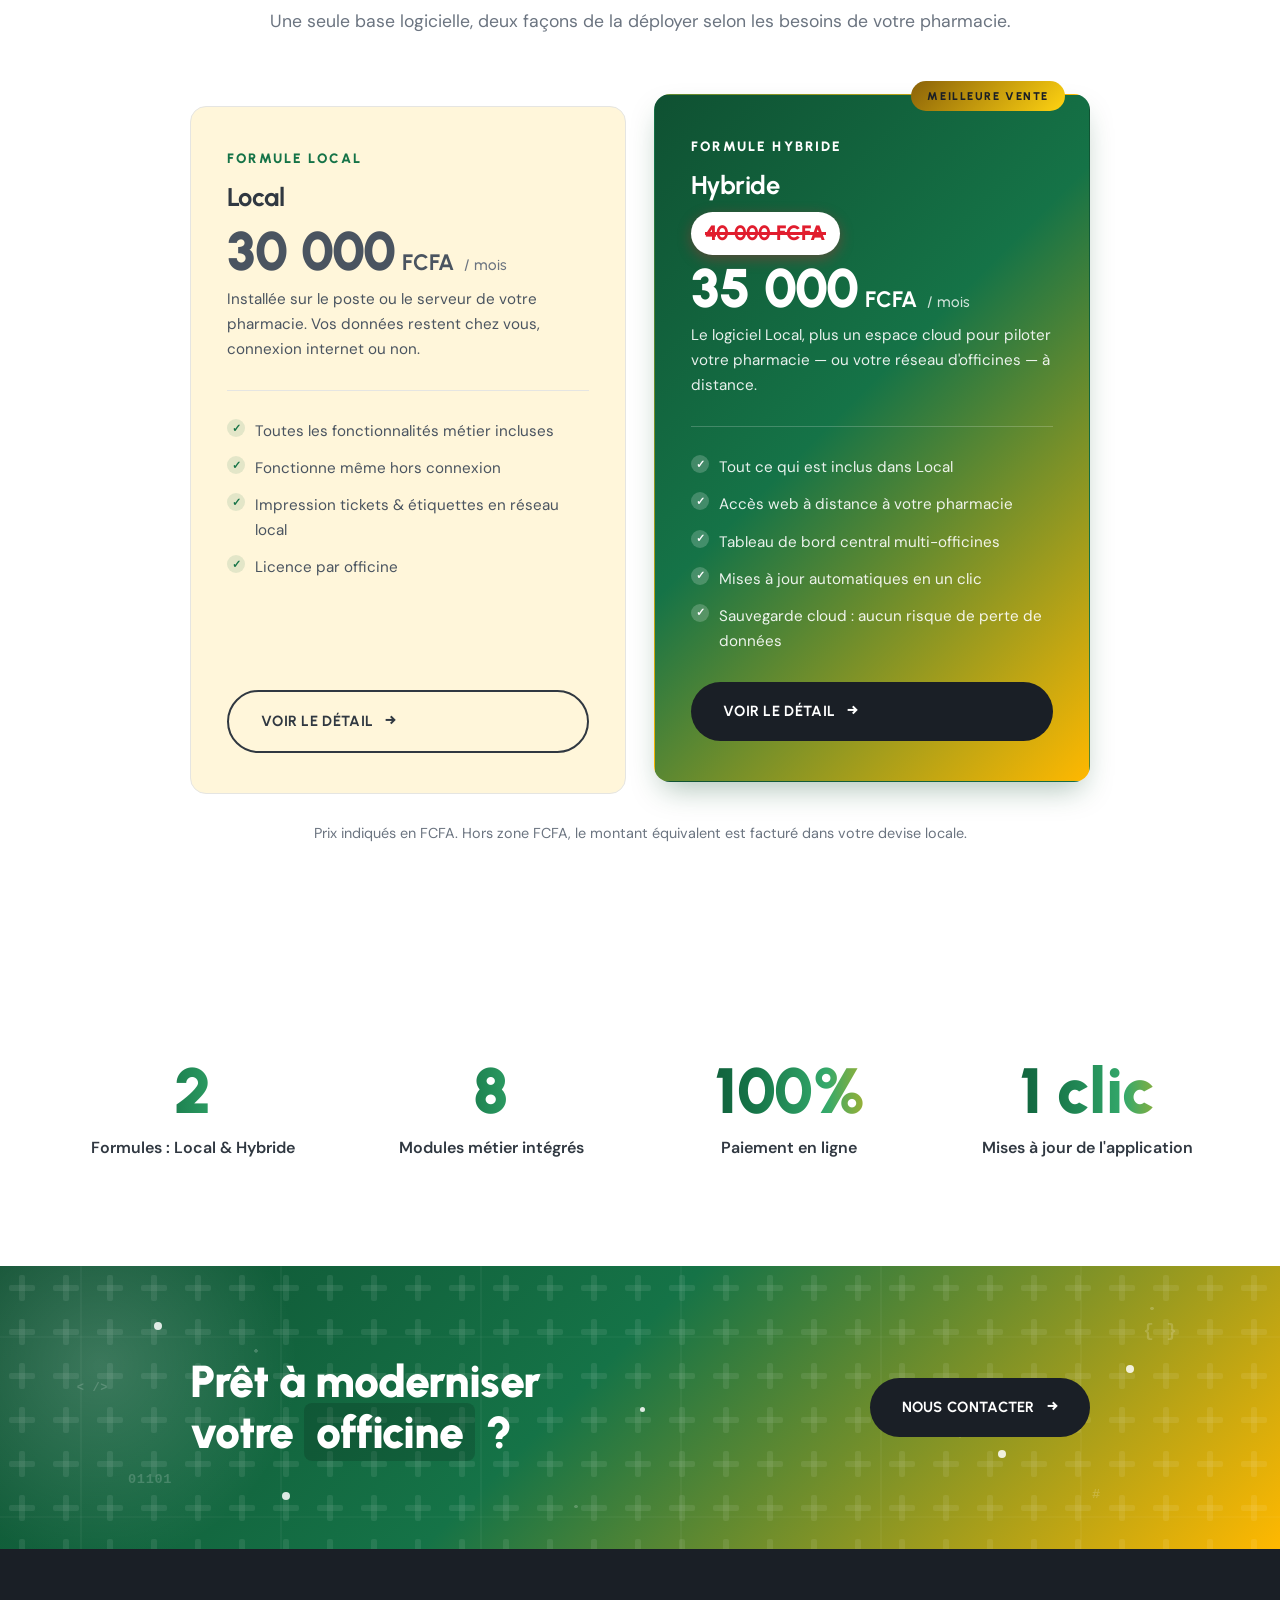
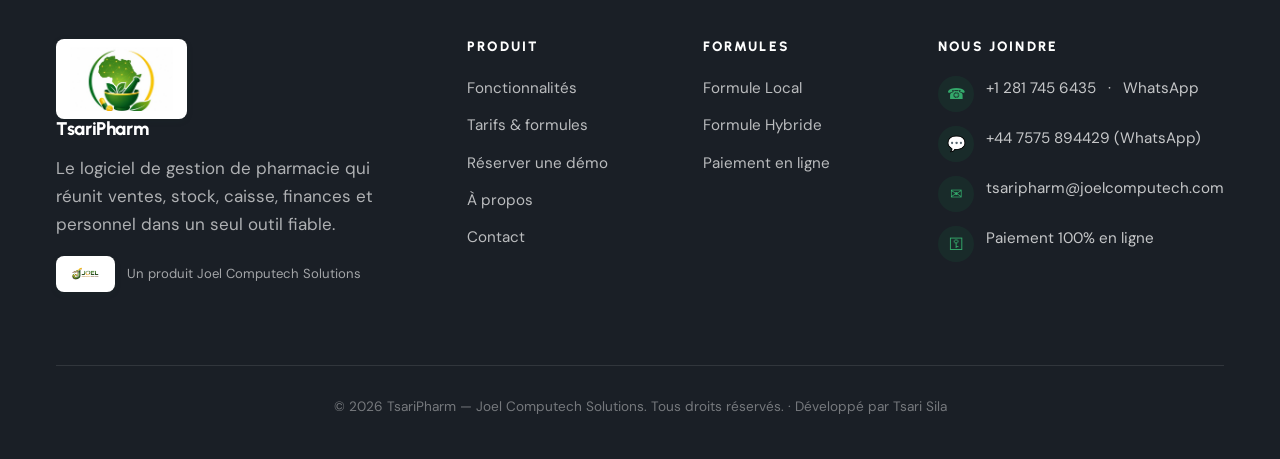
==== commit 81ea4fa8: "Hybride promo: 35 000 FCFA with red struck-through 40 000, Meilleure vente badge Co-Authored-By: Cla" ====
--- a/index.html
+++ b/index.html
@@ -313,10 +313,11 @@
                     <a href="tarifs.html" class="btn btn-outline-dark"><span>Voir le détail</span></a>
                 </div>
                 <div class="price-card featured">
-                    <span class="price-badge">Recommandée</span>
+                    <span class="price-badge">Meilleure vente</span>
                     <span class="price-tier">Formule Hybride</span>
                     <h3>Hybride</h3>
-                    <p class="price-amount">40 000 <span class="currency">FCFA</span><span class="period">/ mois</span></p>
+                    <p class="price-old">40 000 FCFA</p>
+                    <p class="price-amount">35 000 <span class="currency">FCFA</span><span class="period">/ mois</span></p>
                     <p class="price-desc">Le logiciel Local, plus un espace cloud pour piloter votre pharmacie — ou votre réseau d'officines — à distance.</p>
                     <ul class="price-features">
                         <li>Tout ce qui est inclus dans Local</li>
--- a/style.css
+++ b/style.css
@@ -1779,6 +1779,16 @@
   margin-bottom: 8px;
   display: flex; align-items: baseline; gap: 6px;
 }
+.price-old {
+  display: inline-block; align-self: flex-start; width: fit-content; margin: 0 0 6px; padding: 4px 14px;
+  background: var(--white); border-radius: var(--radius-pill);
+  font-family: 'Urbanist', sans-serif; font-size: 1.3rem; font-weight: 800;
+  color: #e11d2e; text-decoration: line-through;
+  text-decoration-color: #e11d2e; text-decoration-thickness: 3px;
+  box-shadow: 0 4px 14px rgba(225,29,46,0.35);
+}
+.price-card.featured .price-old { color: #e11d2e; }
+.price-table-old { color: #e11d2e; font-weight: 800; text-decoration-thickness: 2px; }
 .price-amount .currency { font-size: 1.4rem; font-weight: 700; }
 .price-amount .period { font-size: 0.95rem; color: var(--muted); font-weight: 500; margin-left: 4px; }
 .price-card.featured .price-amount .period { color: rgba(255,255,255,0.8); }
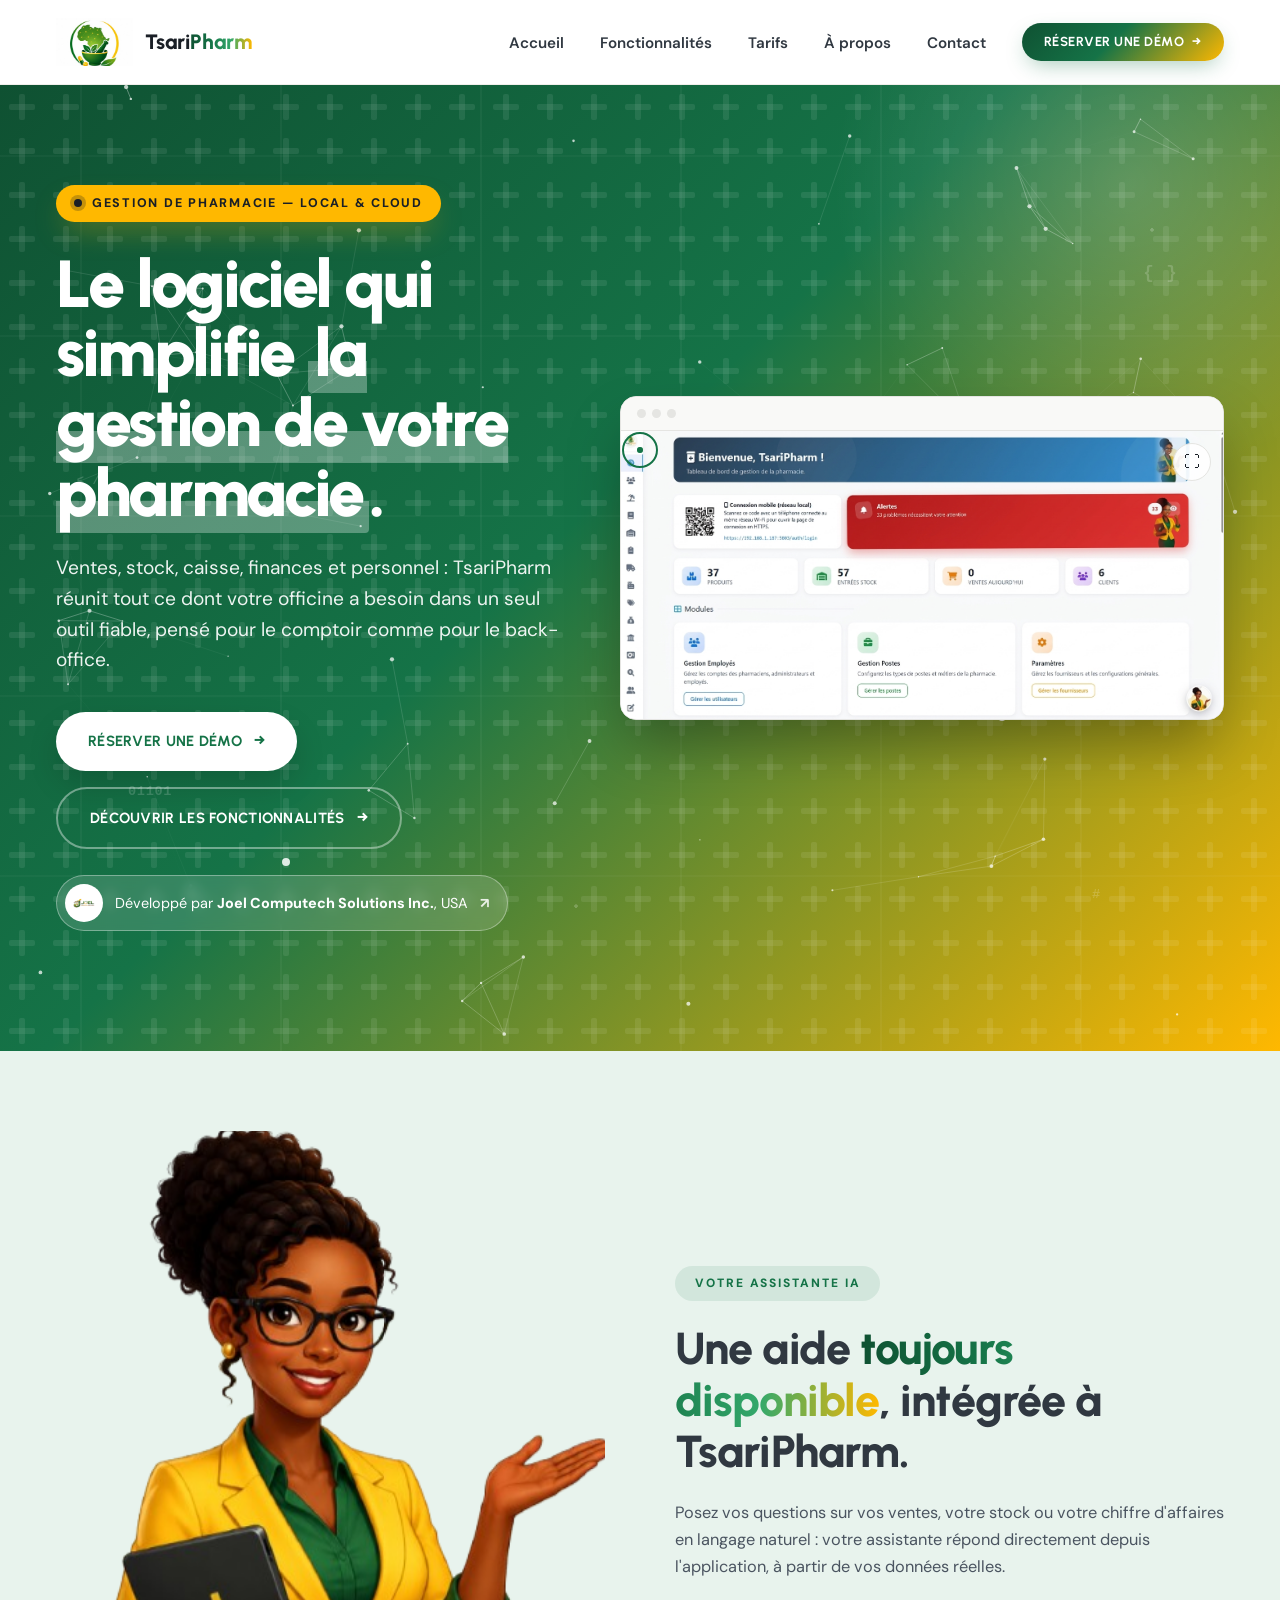
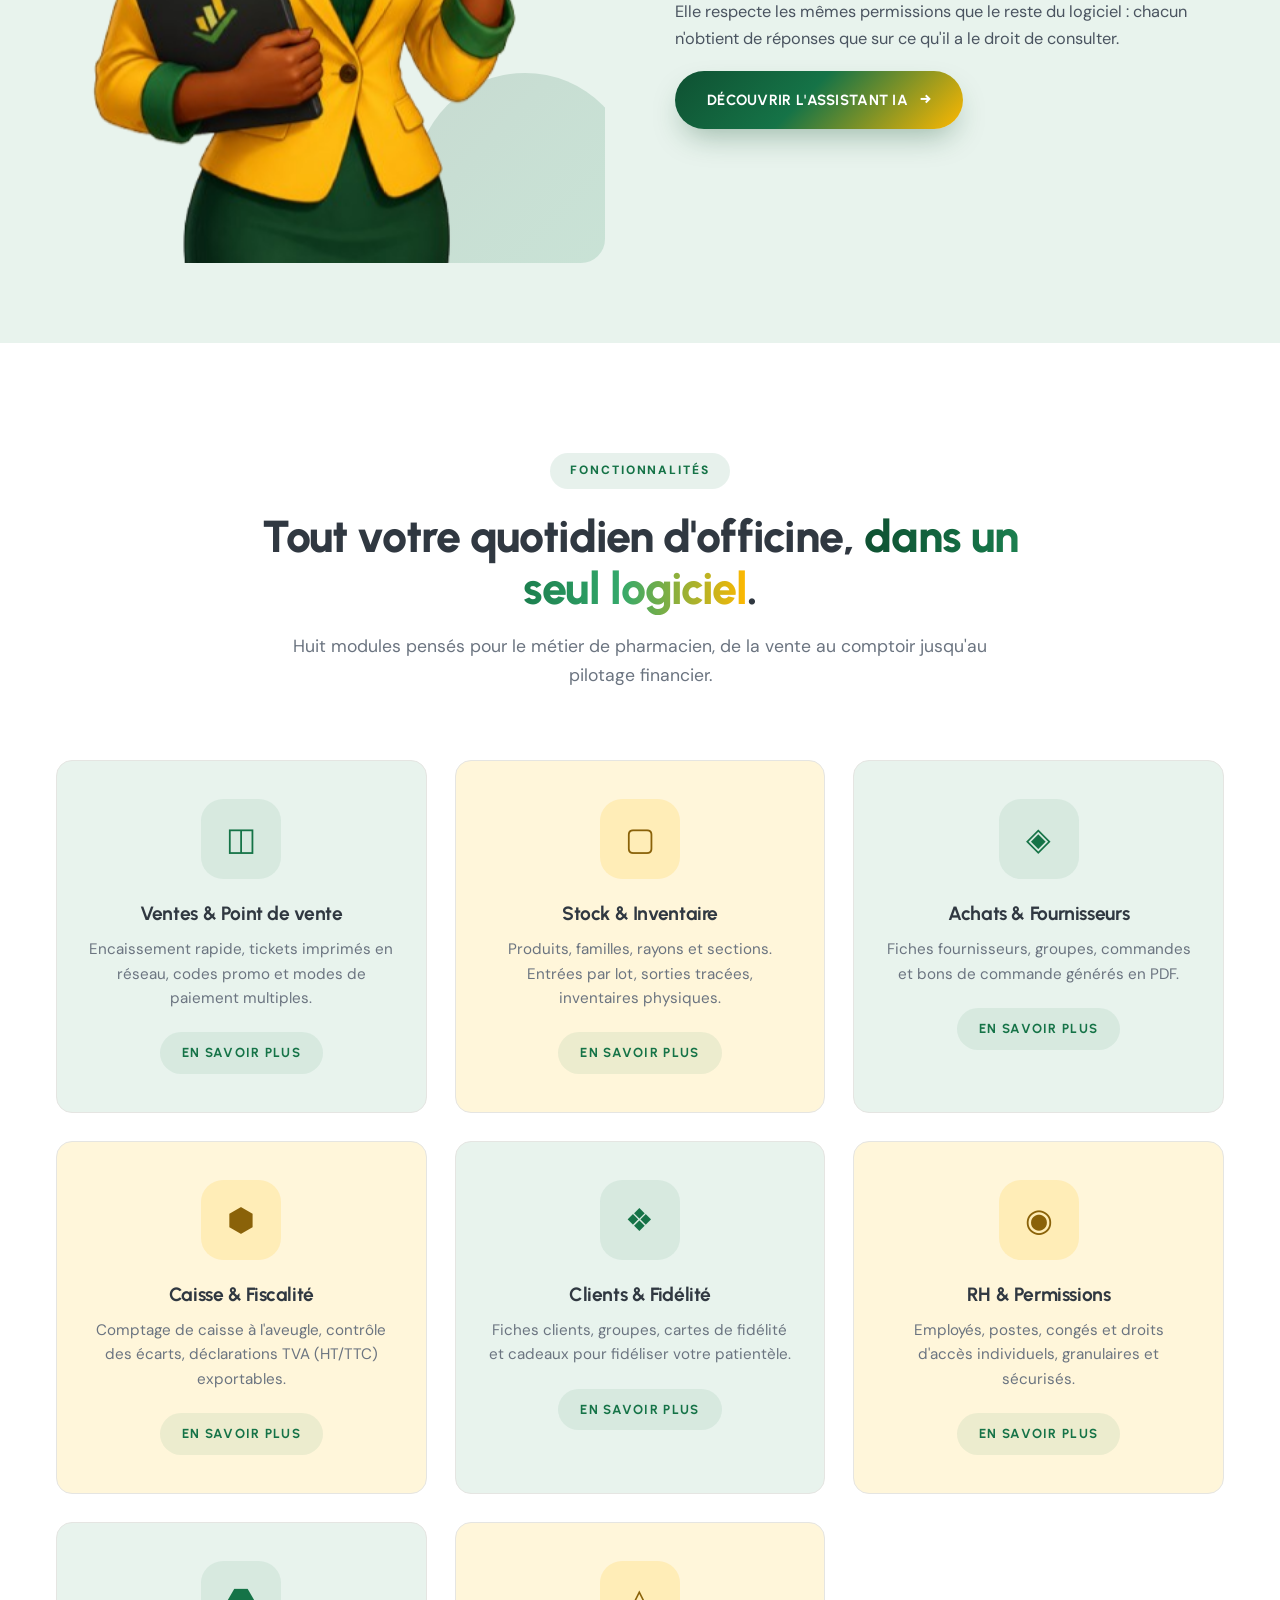
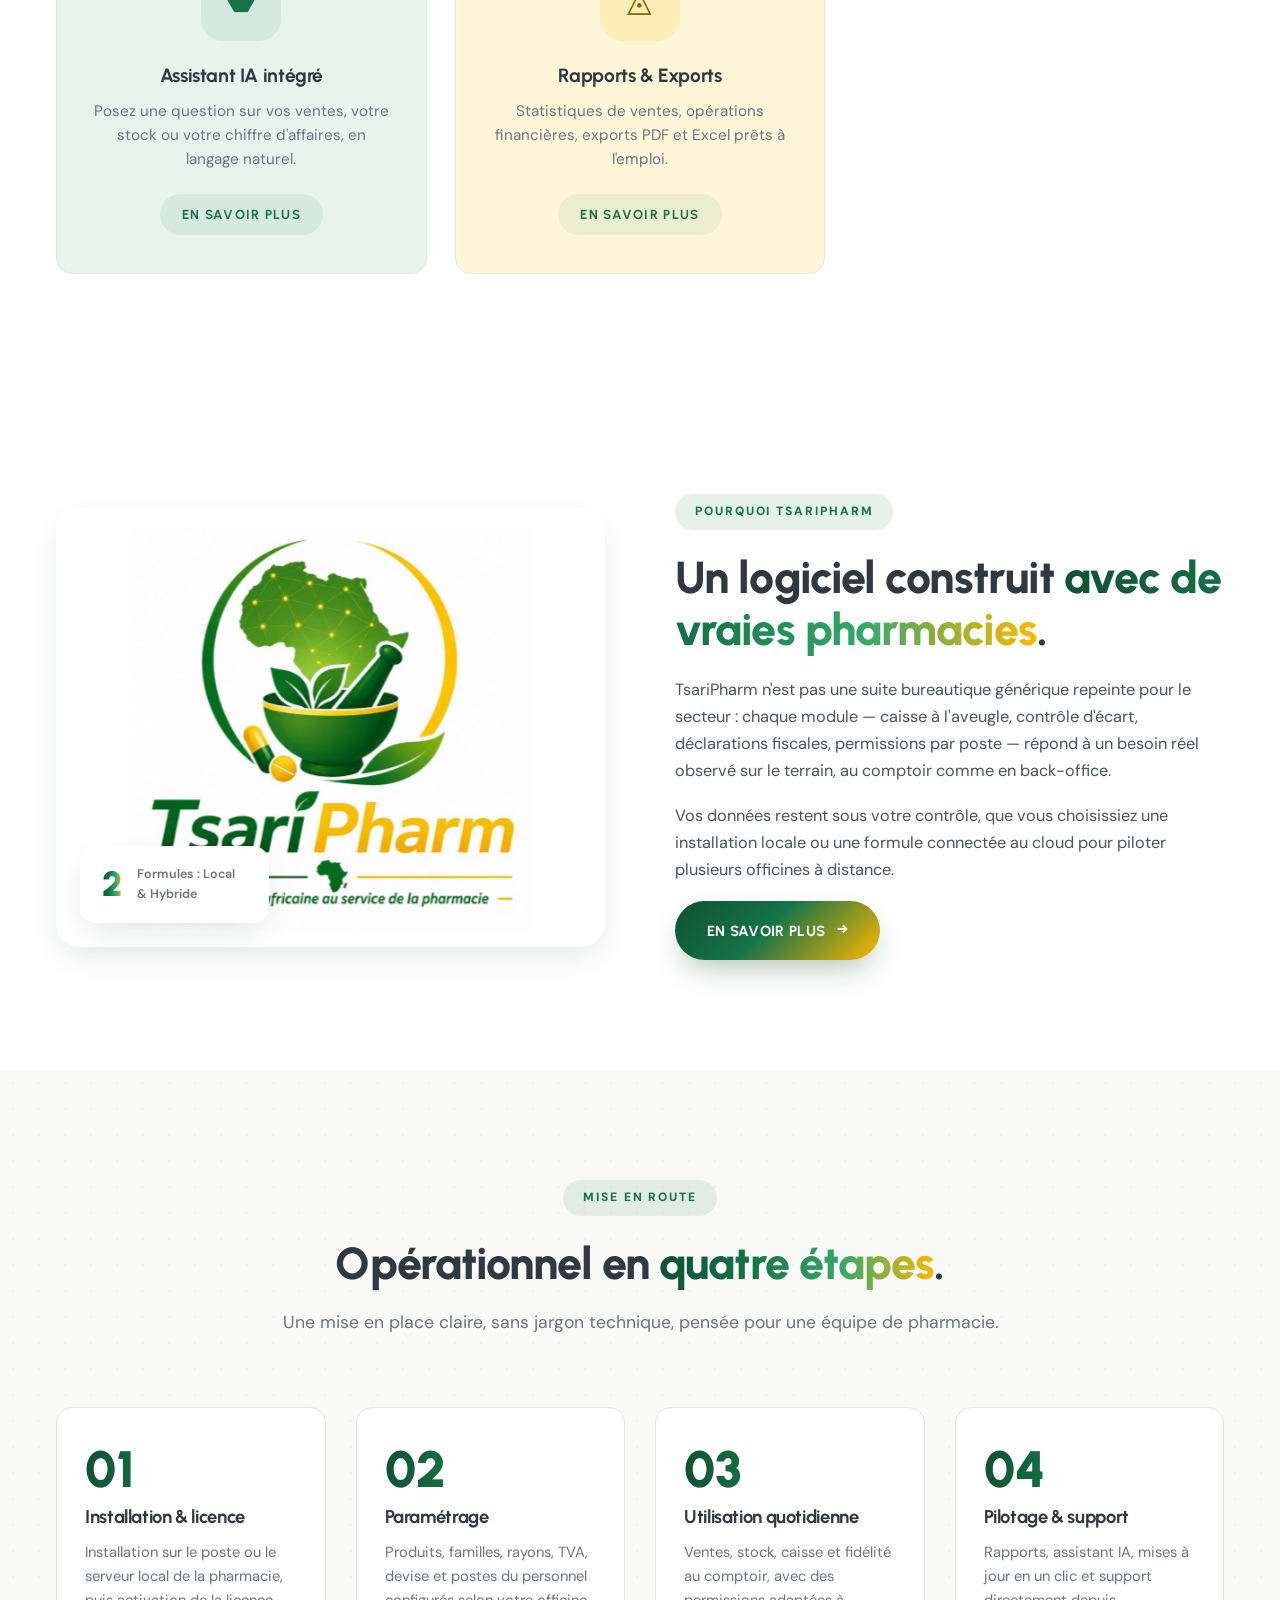
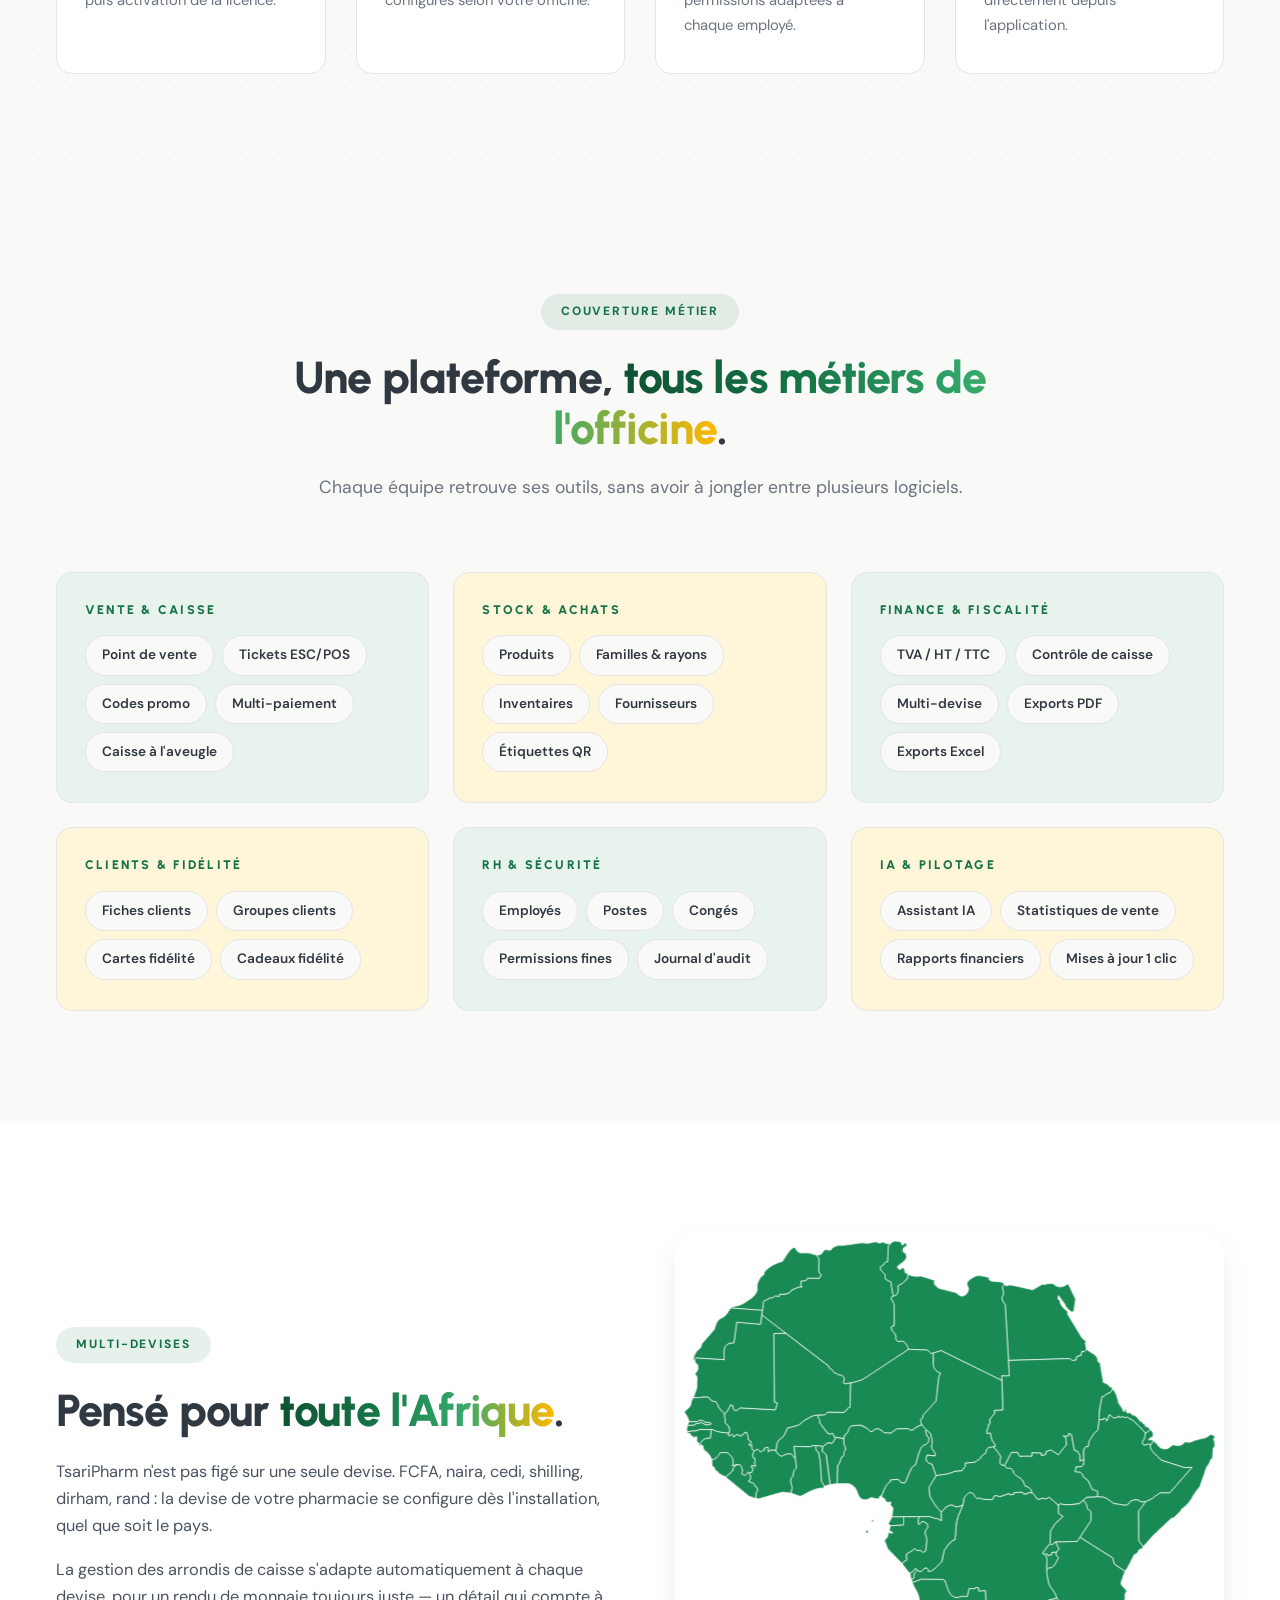
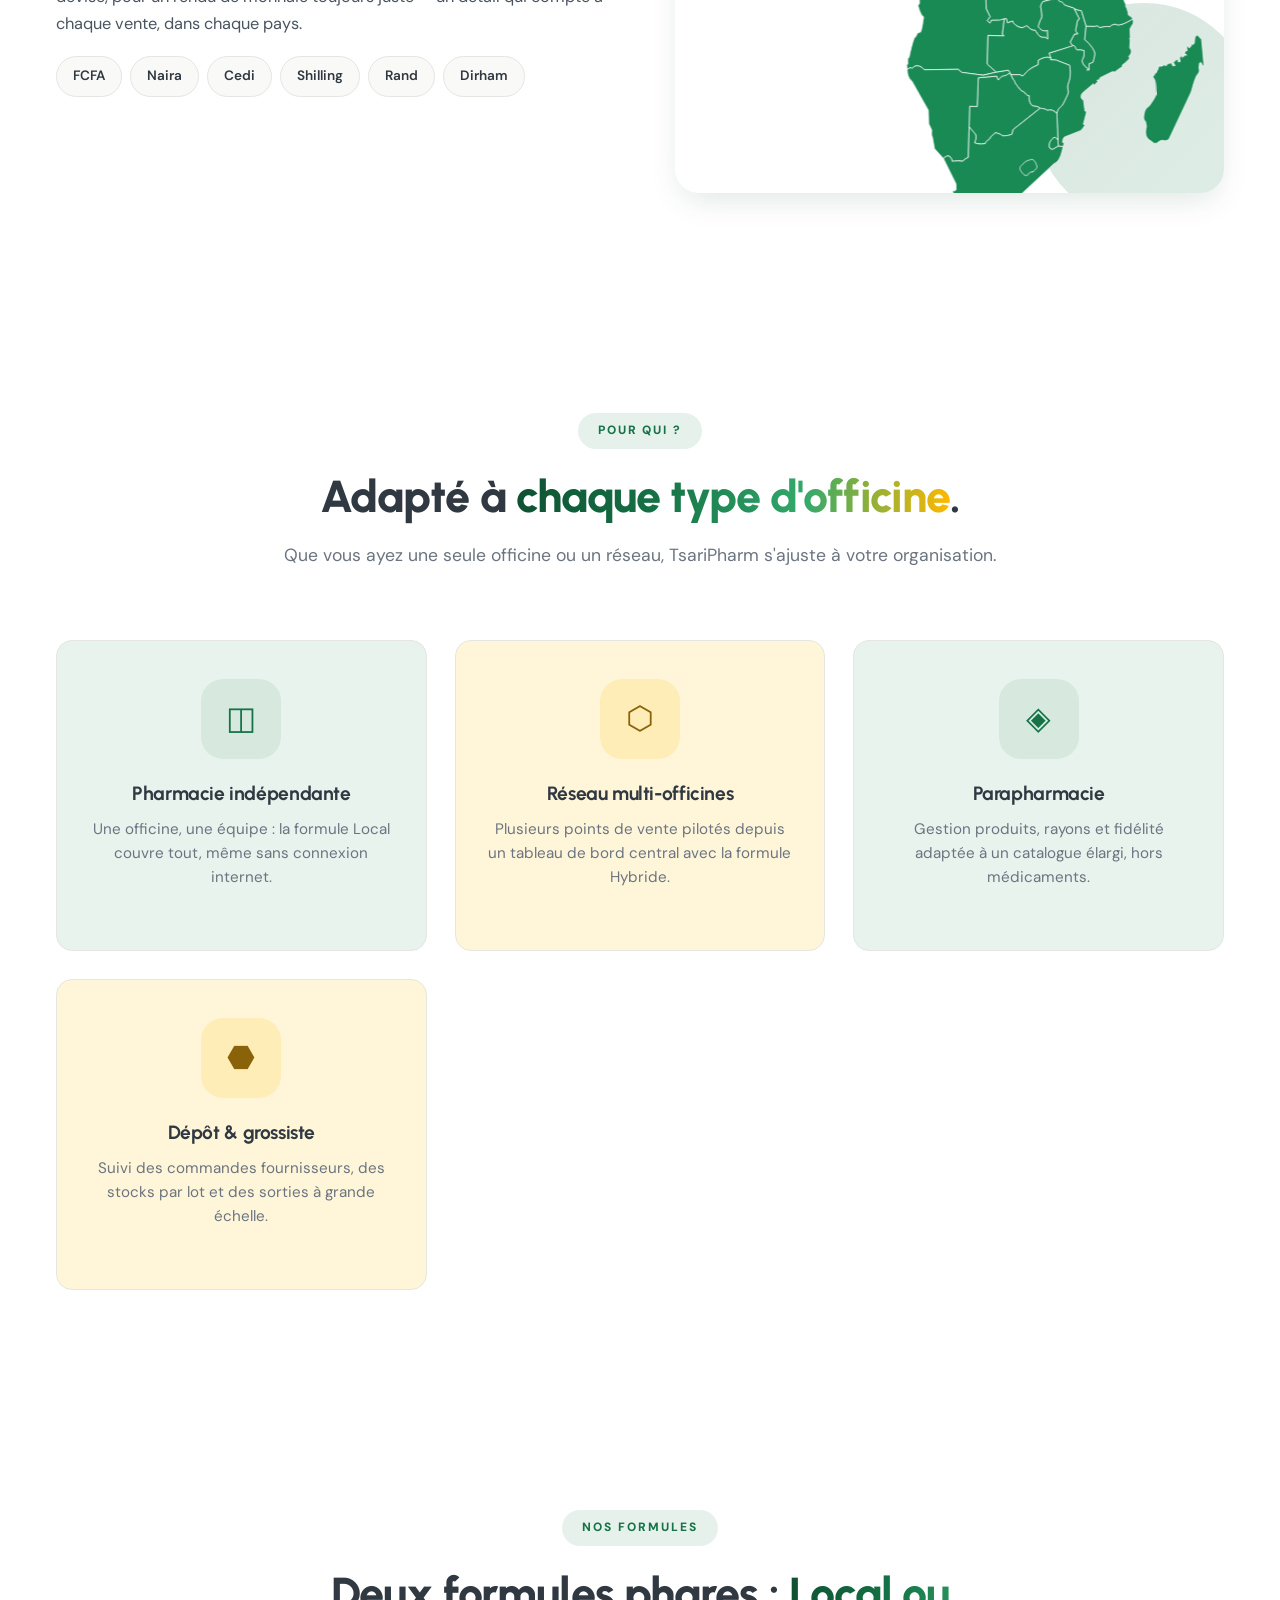
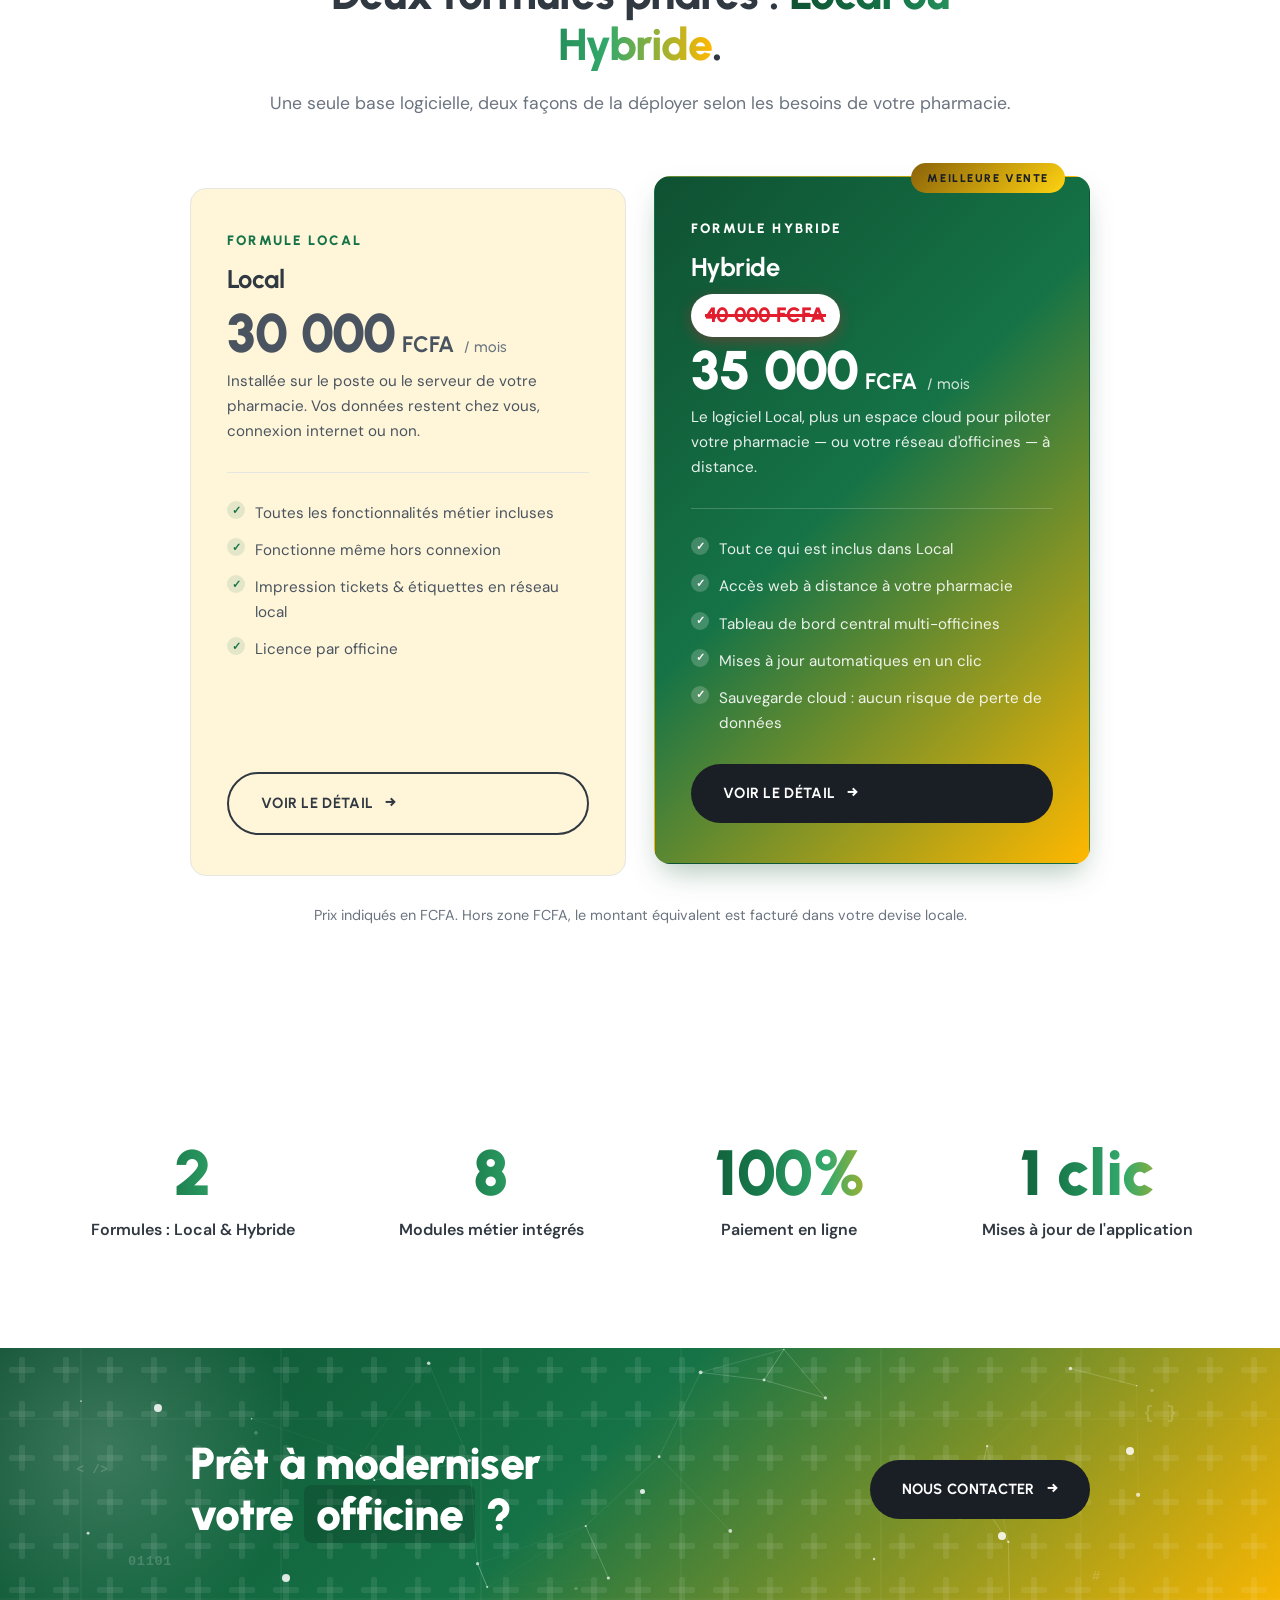
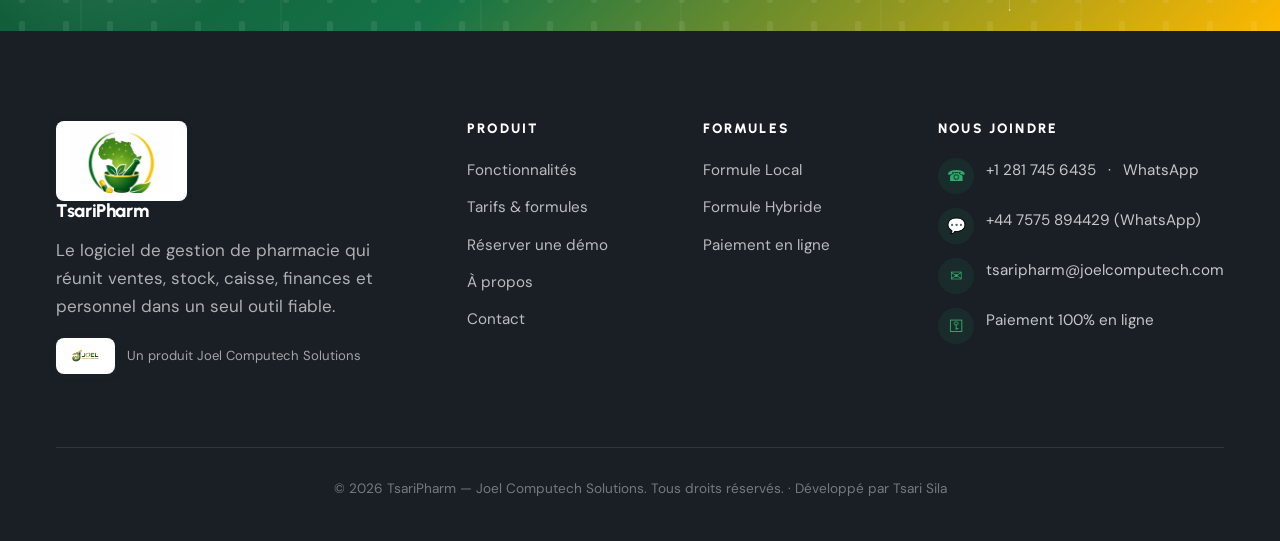
==== commit f0363fa3: "Ajout de tsaripharm quelque part" ====
--- a/index.html
+++ b/index.html
@@ -38,6 +38,11 @@
                     <a href="demo.html" class="btn btn-primary"><span>Réserver une démo</span></a>
                     <a href="fonctionnalites.html" class="btn btn-ghost"><span>Découvrir les fonctionnalités</span></a>
                 </div>
+                <a href="https://joelcomputech.com" target="_blank" rel="noopener" class="hero-credit">
+                    <span class="hero-credit-logo"><img src="assets/joelcomputech-logo.png" alt=""></span>
+                    <span class="hero-credit-text">Développé par <strong>Joel Computech Solutions Inc.</strong>, USA</span>
+                    <span class="hero-credit-arrow" aria-hidden="true">↗</span>
+                </a>
             </div>
             <div class="hero-shot">
                 <div class="browser-frame hero-shot-desktop">
--- a/style.css
+++ b/style.css
@@ -2435,3 +2435,30 @@
   .jc-word { opacity: 1; transform: none; animation: none; }
   *, *::before, *::after { animation: none !important; transition: none !important; }
 }
+
+/* Crédit développeur (bannière d'accueil) */
+.hero-credit {
+  display: inline-flex; align-items: center; gap: 12px;
+  margin-top: 26px; padding: 8px 18px 8px 8px;
+  background: rgba(255,255,255,0.14);
+  border: 1px solid rgba(255,255,255,0.35);
+  border-radius: var(--radius-pill);
+  color: var(--white); font-size: 0.9rem; line-height: 1.3;
+  backdrop-filter: blur(6px);
+  transition: all 0.3s var(--ease);
+}
+.hero-credit:hover { background: rgba(255,255,255,0.24); transform: translateY(-2px); }
+.hero-credit-logo {
+  flex: none; width: 38px; height: 38px; border-radius: 50%;
+  background: var(--white); display: flex; align-items: center; justify-content: center; overflow: hidden;
+}
+.hero-credit-logo img { width: 78%; height: 78%; object-fit: contain; }
+.hero-credit strong { font-weight: 800; }
+.hero-credit-arrow { flex: none; font-weight: 800; opacity: 0.85; }
+@media (max-width: 1024px) {
+  .hero-credit { margin-left: auto; margin-right: auto; }
+}
+@media (max-width: 420px) {
+  .hero-credit { font-size: 0.8rem; gap: 10px; padding-right: 14px; text-align: left; }
+  .hero-credit-logo { width: 34px; height: 34px; }
+}
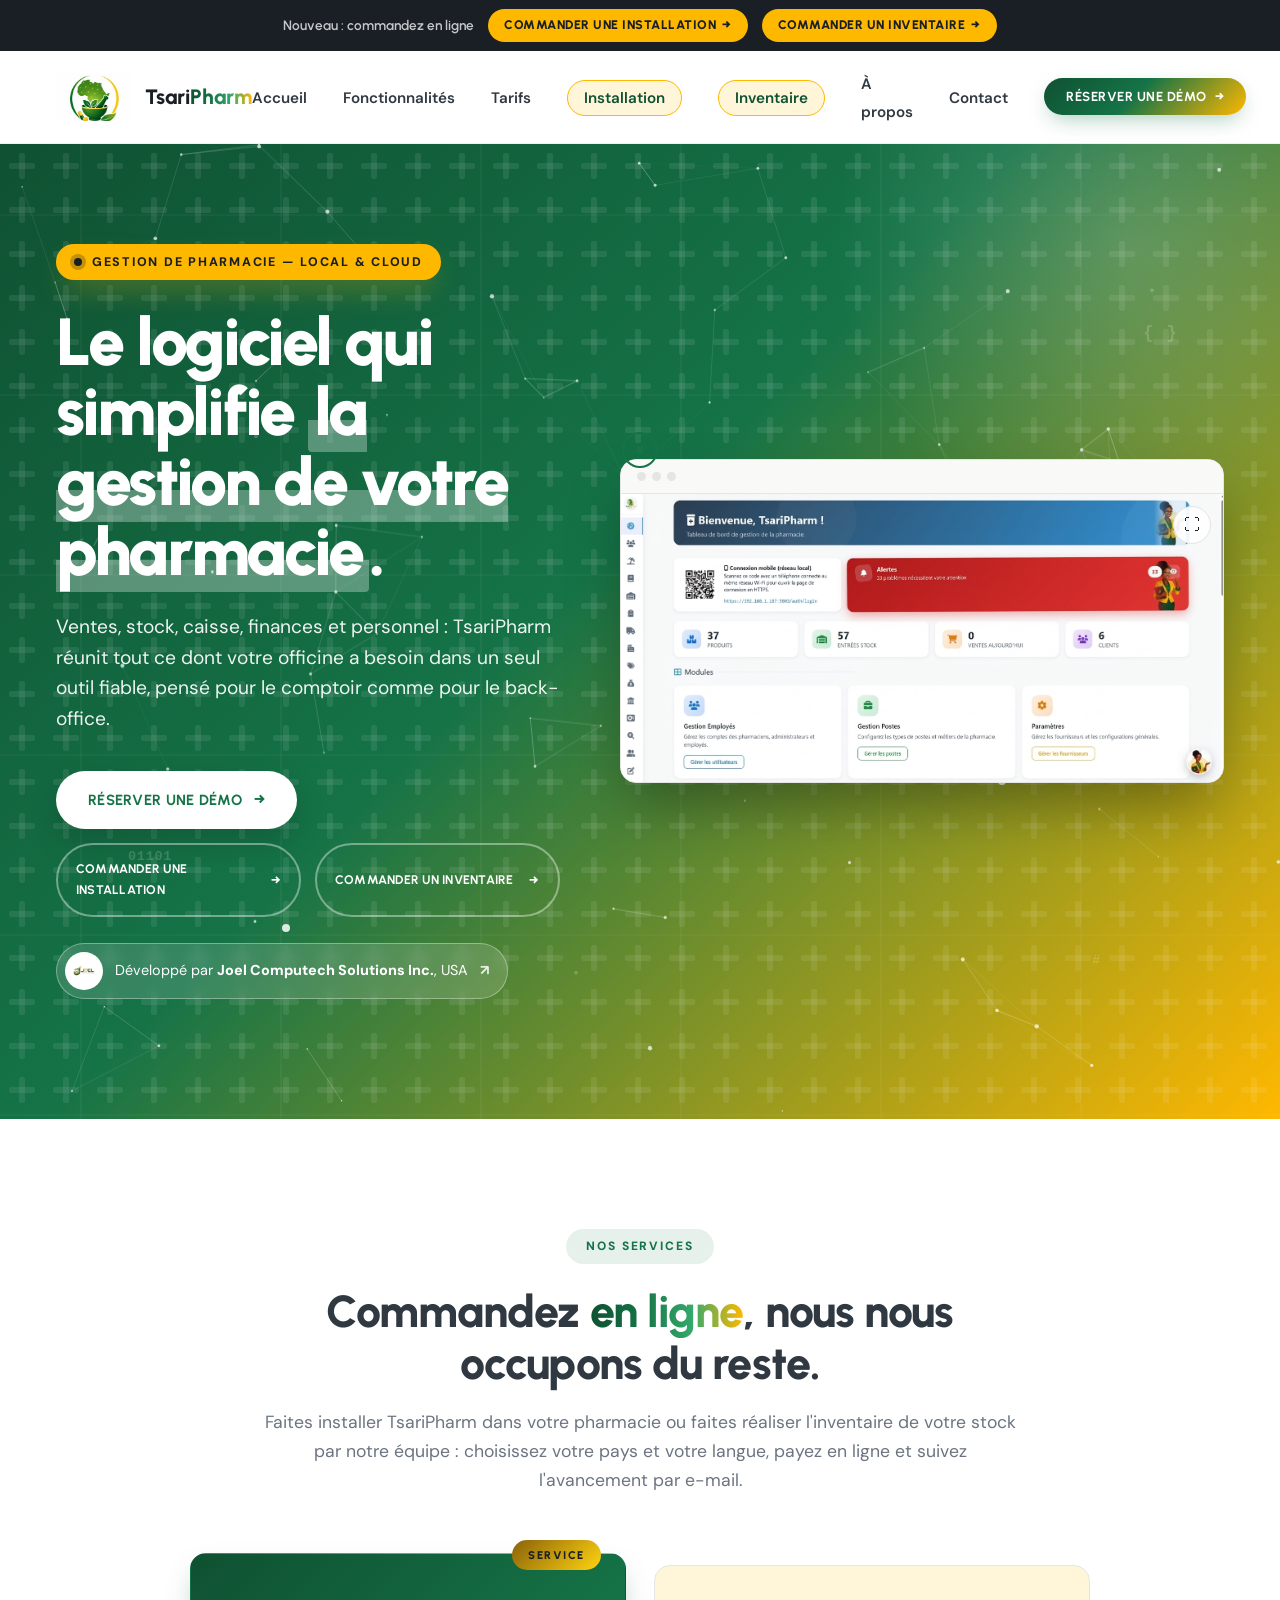
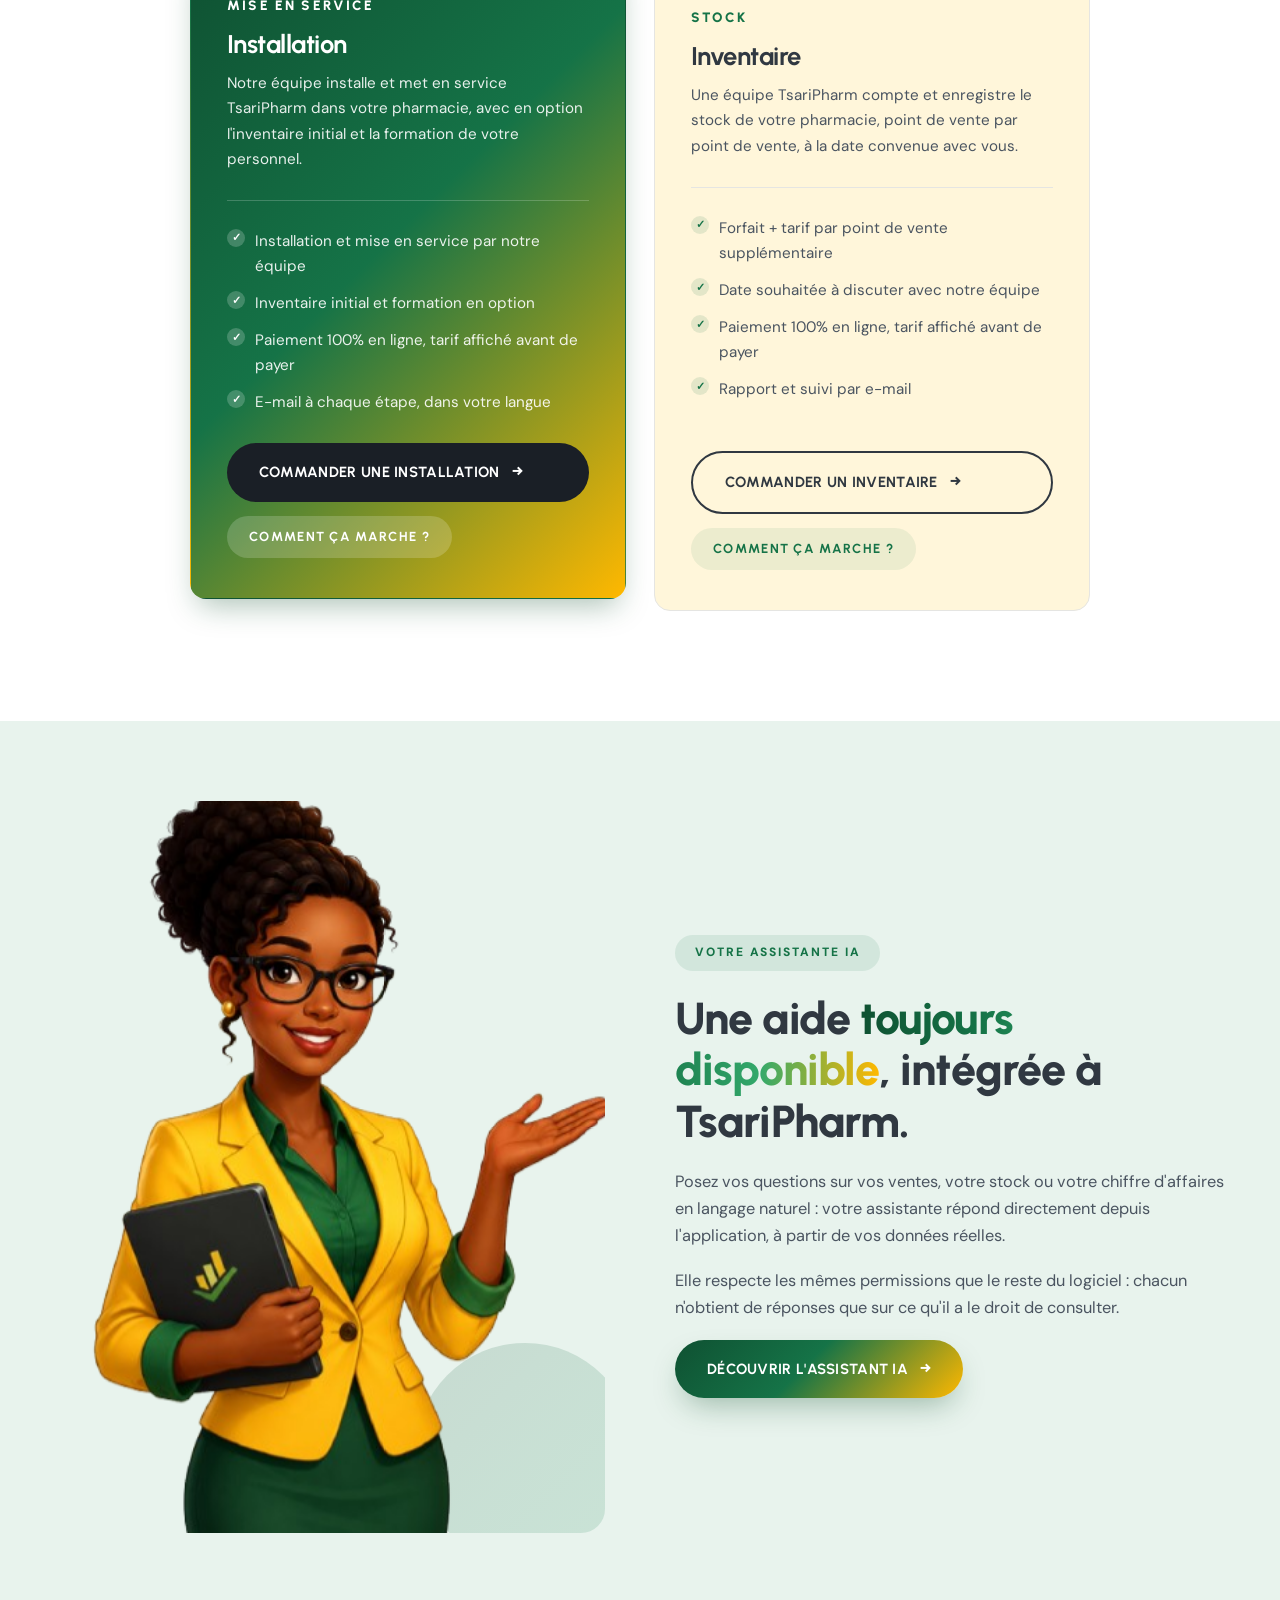
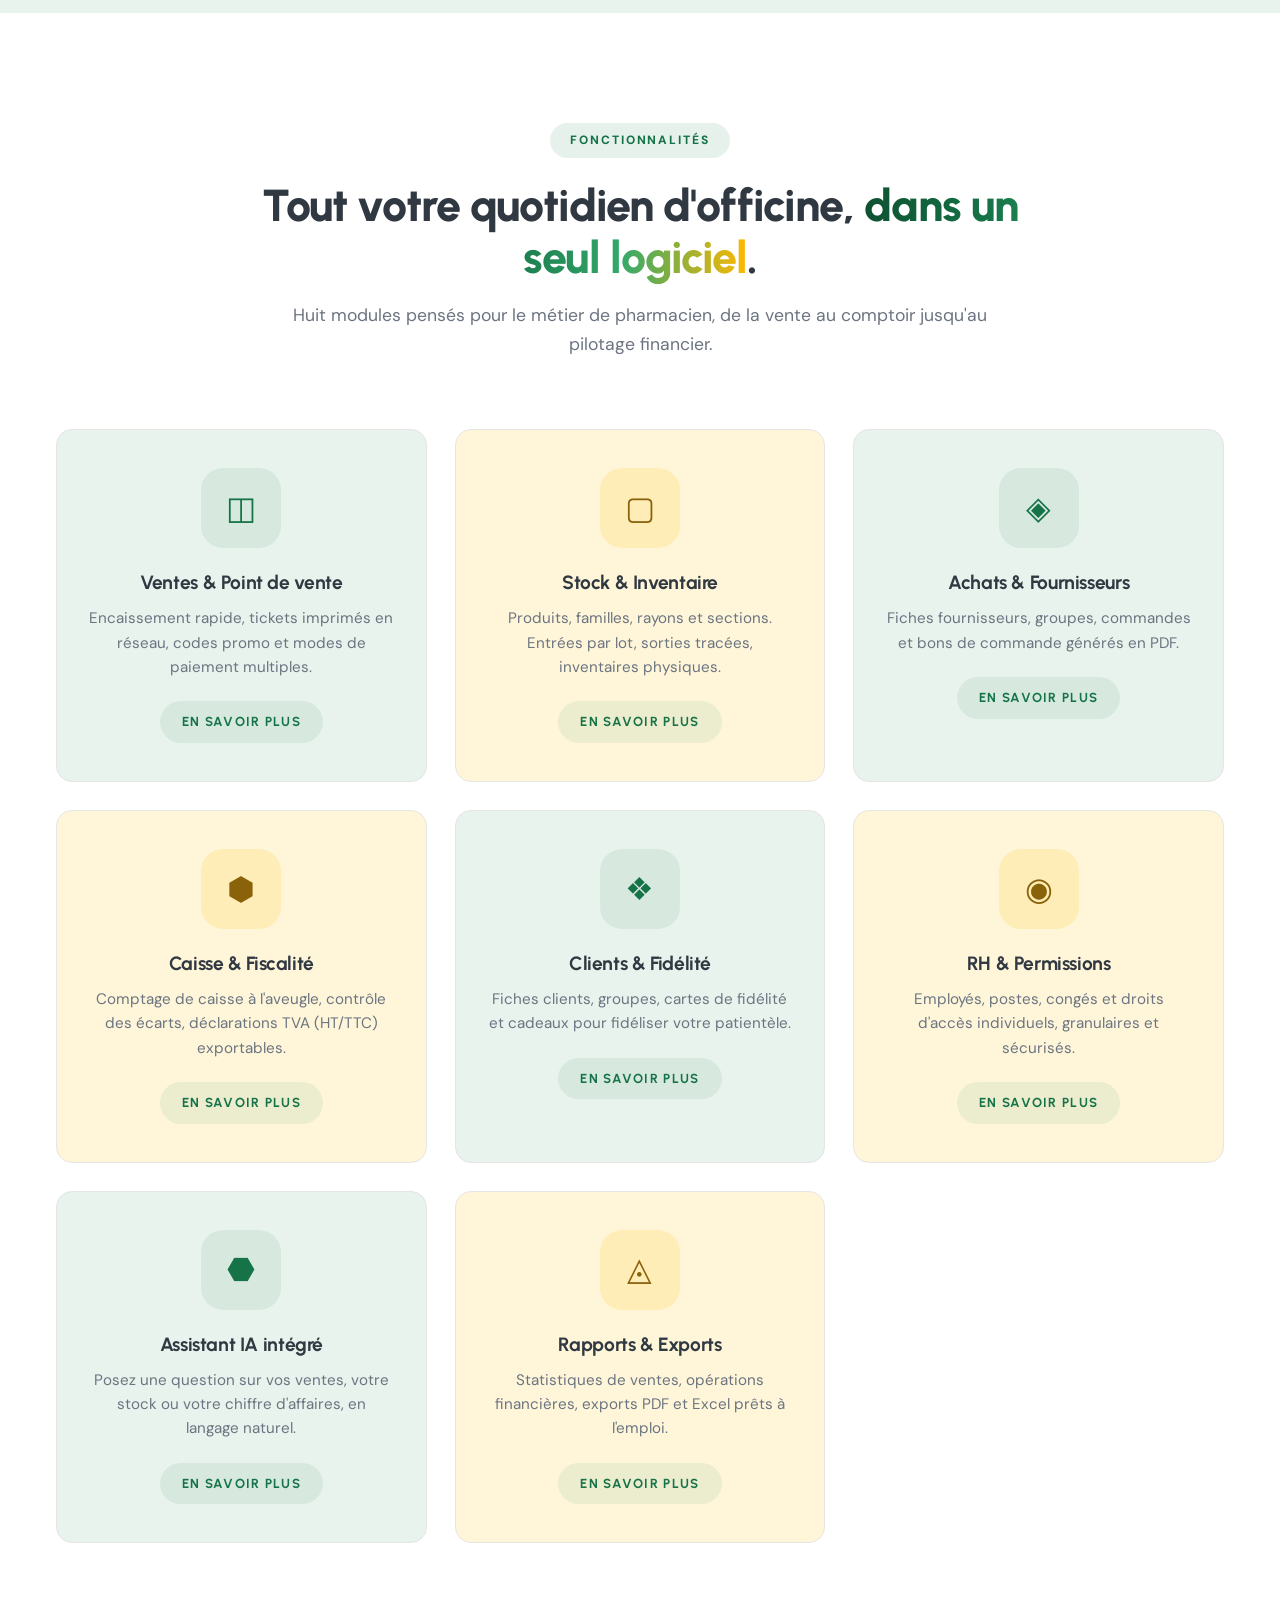
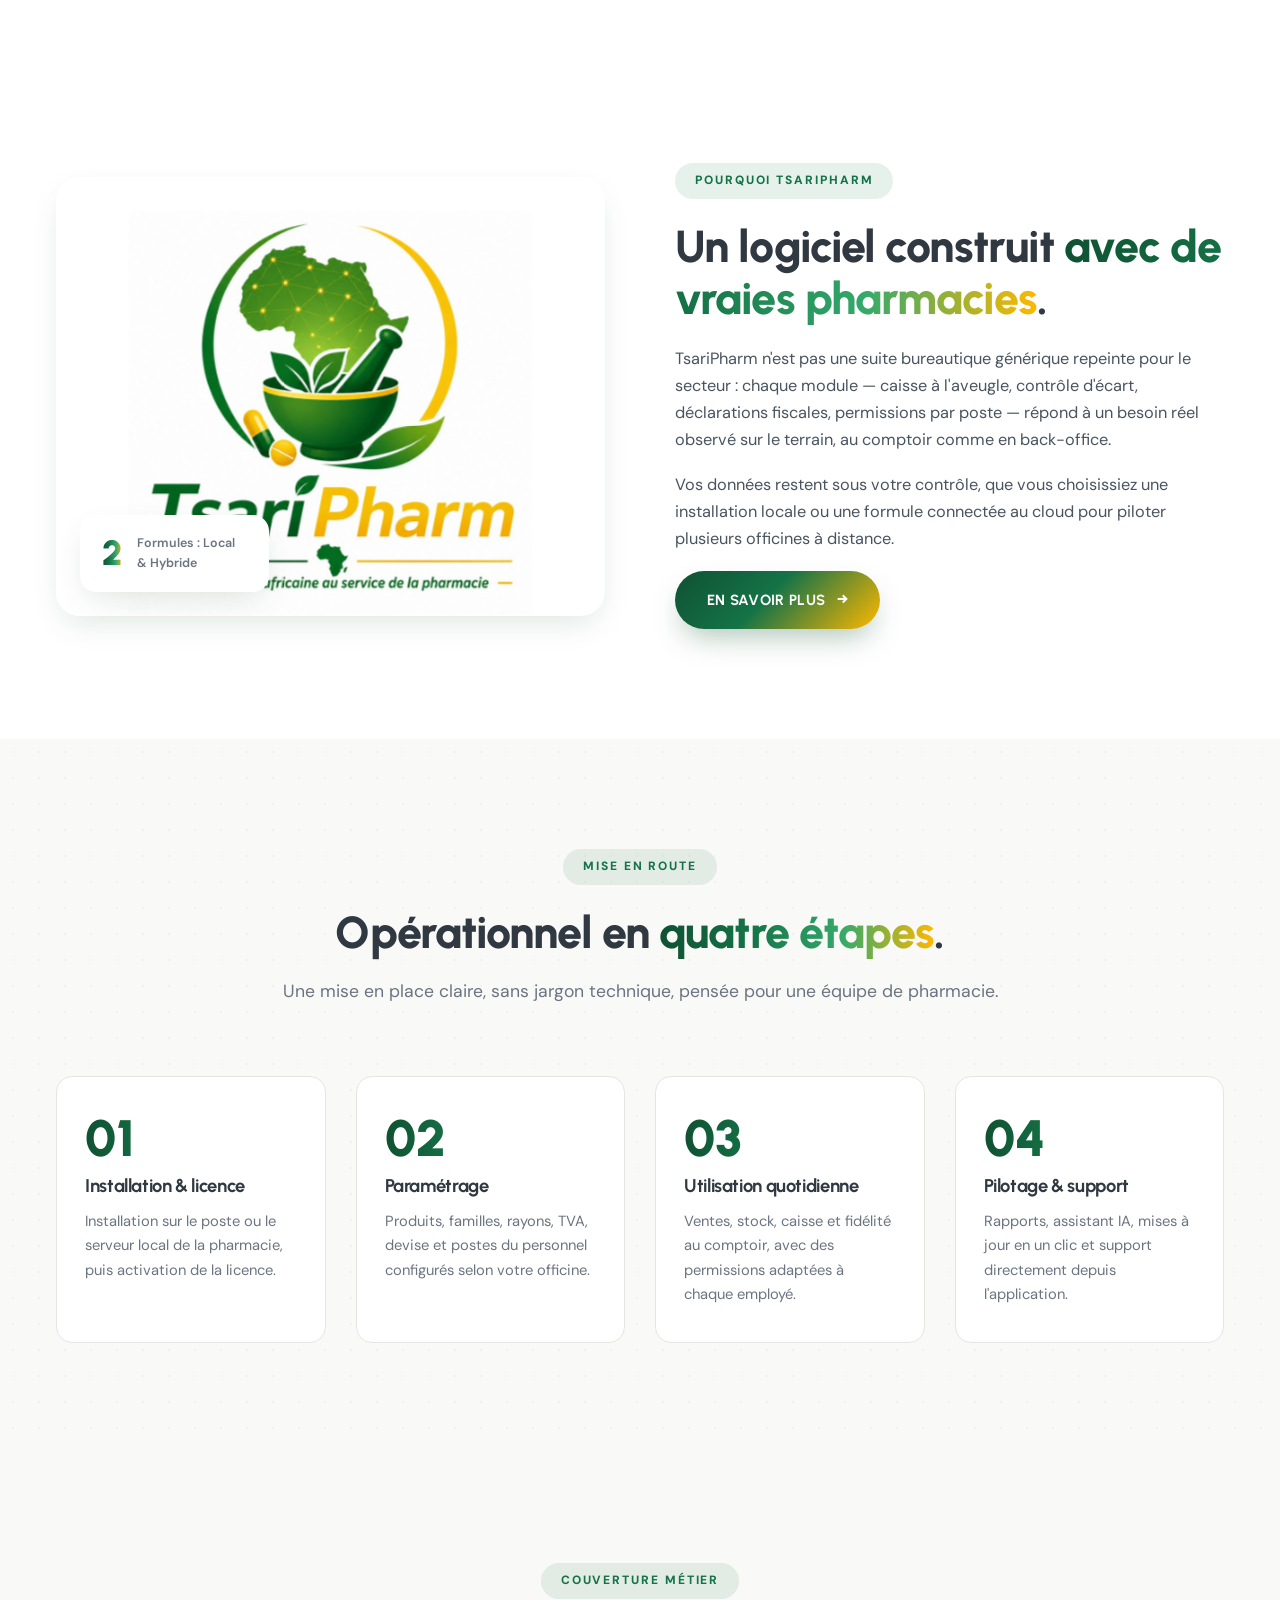
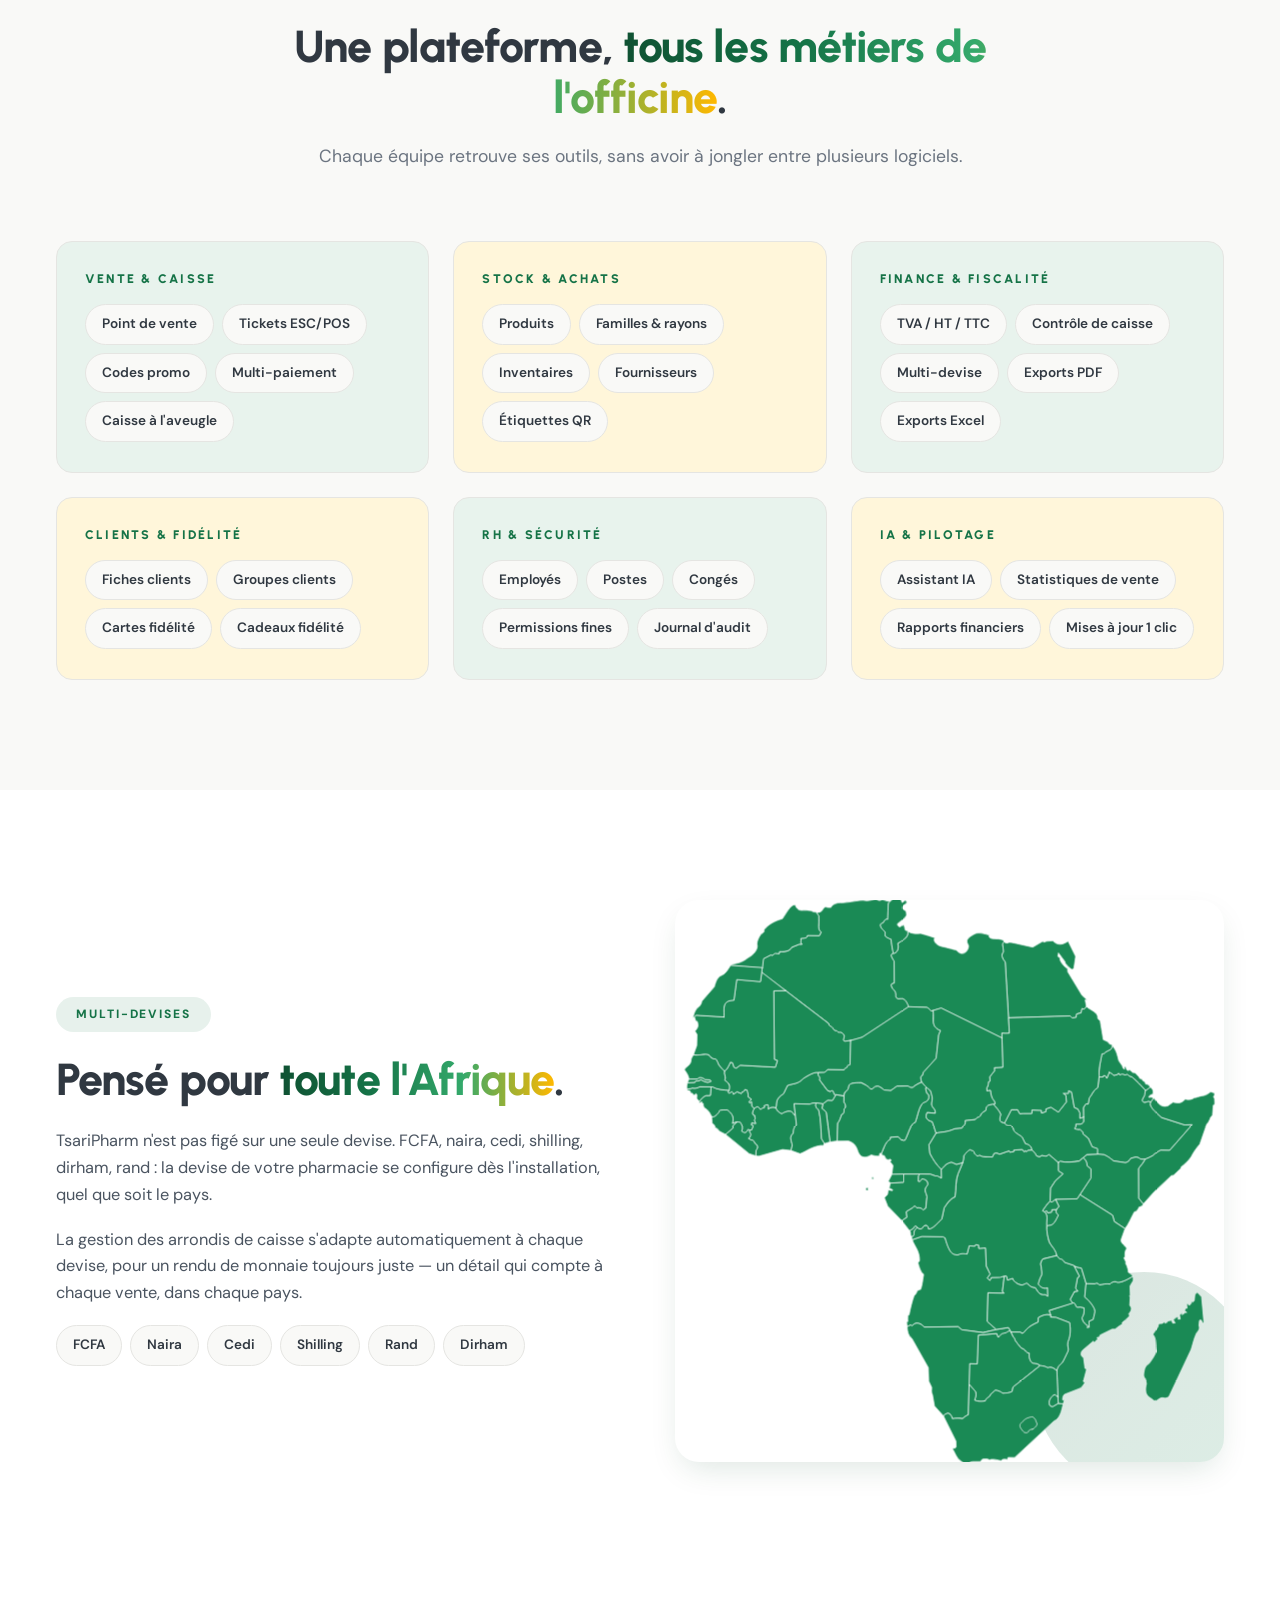
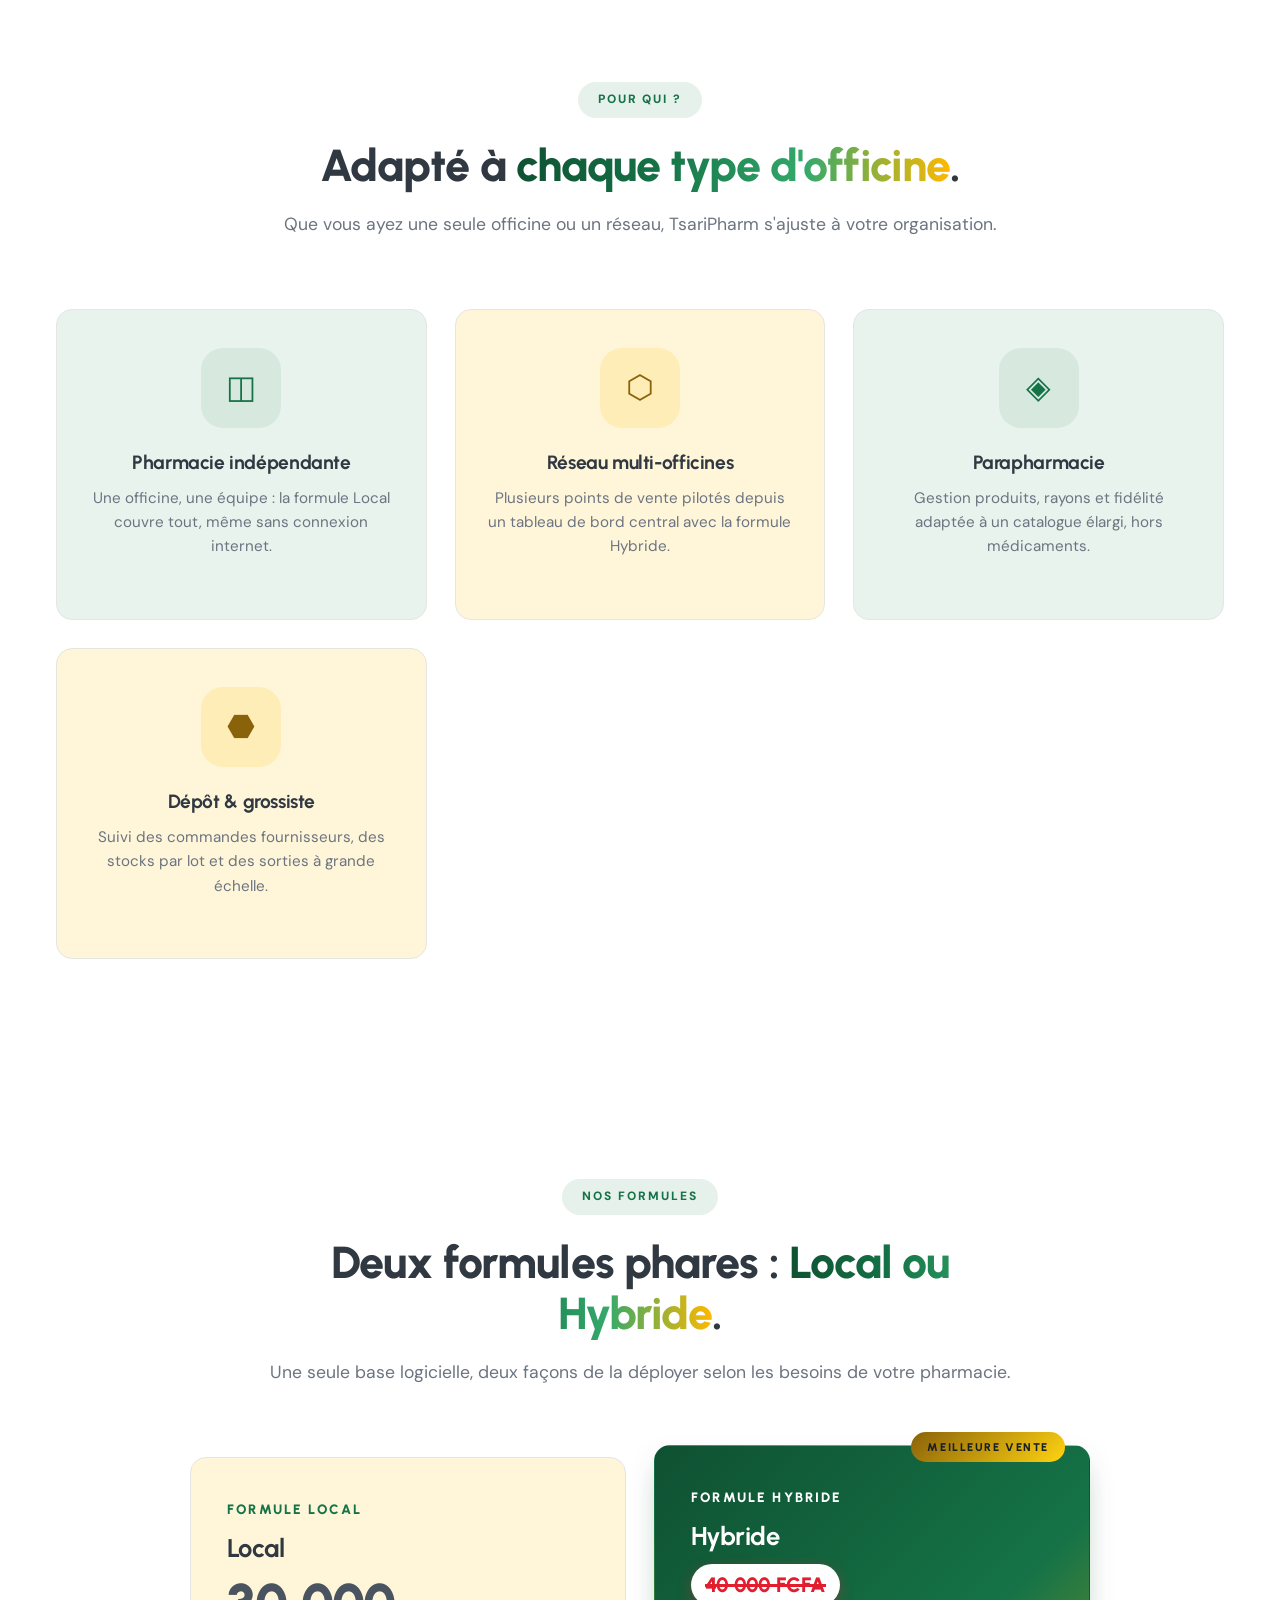
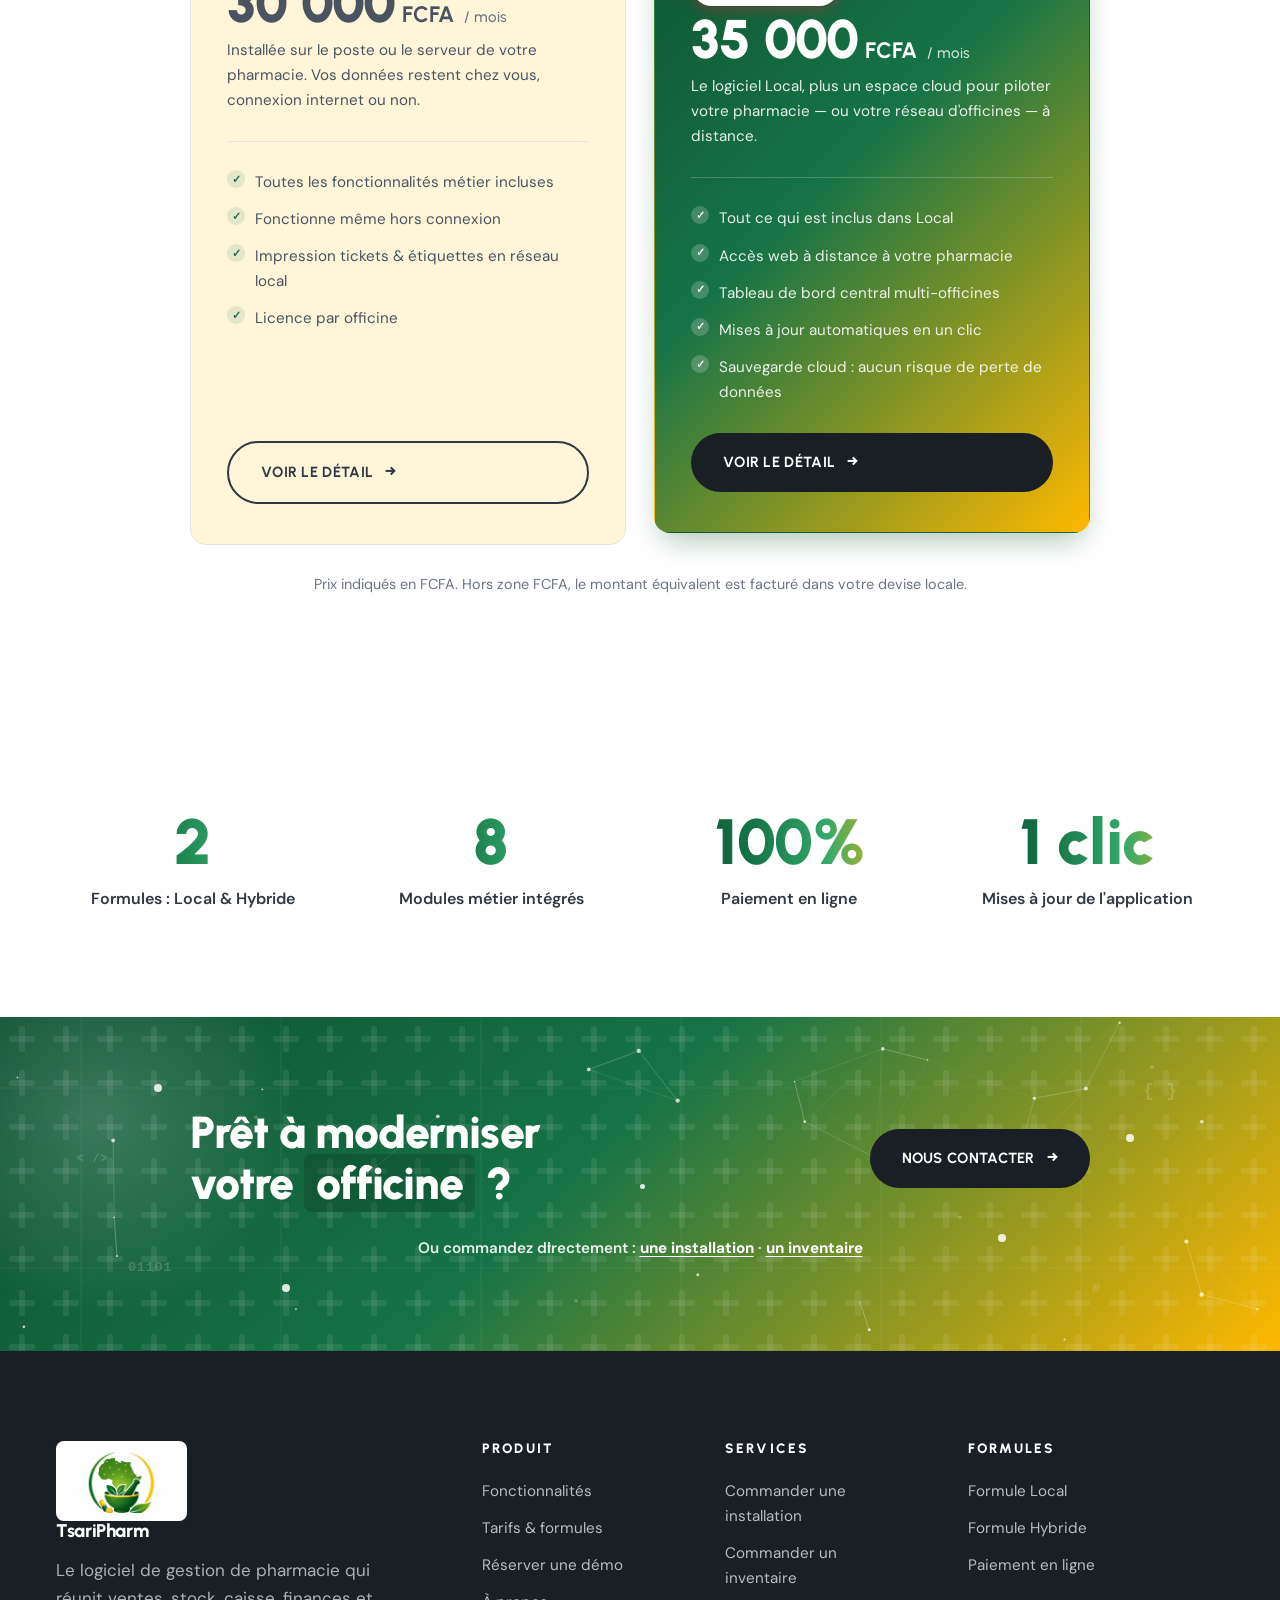
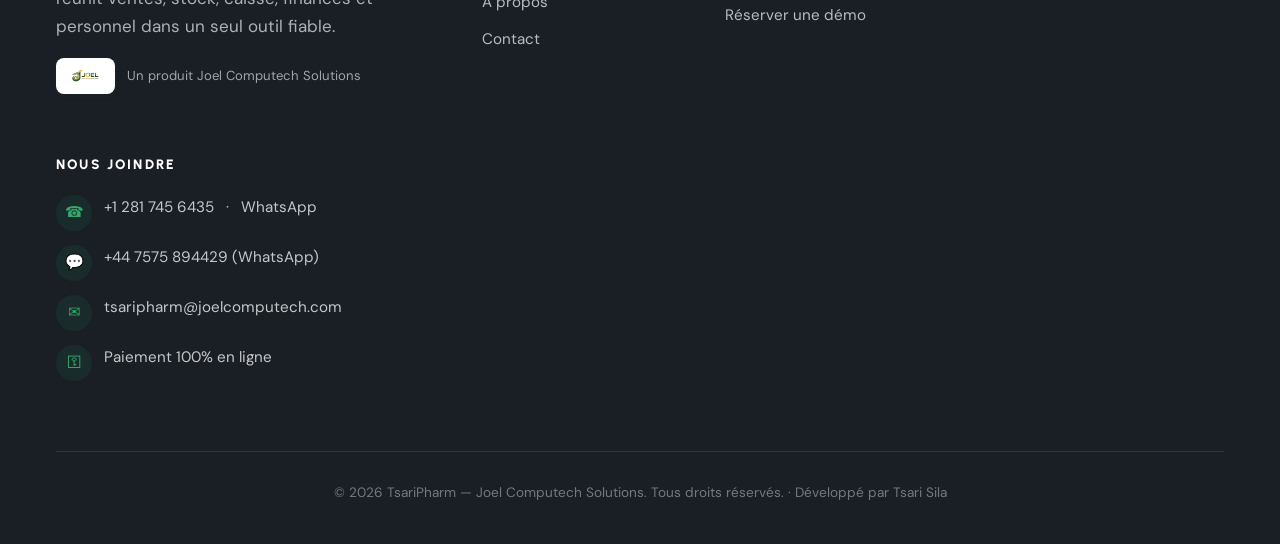
==== commit a188d70b: "Mise en avant des commandes en ligne : bandeau d'annonce, liens de navigation, boutons du hero et de" ====
--- a/index.html
+++ b/index.html
@@ -15,12 +15,19 @@
     <link rel="stylesheet" href="style.css">
 </head>
 <body>
+    <div class="promo-bar" role="region" aria-label="Services en ligne">
+        <span class="promo-bar-text">Nouveau : commandez en ligne</span>
+        <a href="installation.html" class="promo-bar-link"><span class="pl-full">Commander une installation</span><span class="pl-short">Installation</span></a>
+        <a href="inventaire.html" class="promo-bar-link"><span class="pl-full">Commander un inventaire</span><span class="pl-short">Inventaire</span></a>
+    </div>
     <nav>
         <a href="index.html" class="nav-logo"><img src="assets/tsaripharm-icon.jpg" alt="TsariPharm"><span class="nav-logo-text">Tsari<em>Pharm</em></span></a>
         <ul class="nav-links">
             <li><a href="index.html">Accueil</a></li>
             <li><a href="fonctionnalites.html">Fonctionnalités</a></li>
             <li><a href="tarifs.html">Tarifs</a></li>
+            <li><a href="installation.html" class="nav-order">Installation</a></li>
+            <li><a href="inventaire.html" class="nav-order">Inventaire</a></li>
             <li><a href="a-propos.html">À propos</a></li>
             <li><a href="contact.html">Contact</a></li>
             <li><a href="demo.html" class="nav-cta"><span>Réserver une démo</span></a></li>
@@ -34,9 +41,10 @@
                 <span class="hero-eyebrow">Gestion de pharmacie — Local &amp; Cloud</span>
                 <h1>Le logiciel qui simplifie <em>la gestion de votre pharmacie</em>.</h1>
                 <p class="lead">Ventes, stock, caisse, finances et personnel : TsariPharm réunit tout ce dont votre officine a besoin dans un seul outil fiable, pensé pour le comptoir comme pour le back-office.</p>
-                <div class="hero-btns">
+                <div class="hero-btns hero-btns--3">
                     <a href="demo.html" class="btn btn-primary"><span>Réserver une démo</span></a>
-                    <a href="fonctionnalites.html" class="btn btn-ghost"><span>Découvrir les fonctionnalités</span></a>
+                    <a href="installation.html" class="btn btn-ghost"><span>Commander une installation</span></a>
+                    <a href="inventaire.html" class="btn btn-ghost"><span>Commander un inventaire</span></a>
                 </div>
                 <a href="https://joelcomputech.com" target="_blank" rel="noopener" class="hero-credit">
                     <span class="hero-credit-logo"><img src="assets/joelcomputech-logo.png" alt=""></span>
@@ -61,6 +69,44 @@
     </header>
 
     <main>
+
+        <!-- SERVICES : INSTALLATION & INVENTAIRE (commande en ligne) -->
+        <section id="services" style="scroll-margin-top:110px;">
+            <div class="section-head">
+                <span class="pill">Nos services</span>
+                <h2>Commandez <em>en ligne</em>, nous nous occupons du reste.</h2>
+                <p>Faites installer TsariPharm dans votre pharmacie ou faites réaliser l'inventaire de votre stock par notre équipe : choisissez votre pays et votre langue, payez en ligne et suivez l'avancement par e-mail.</p>
+            </div>
+            <div class="pricing-grid pricing-grid--2">
+                <div class="price-card featured">
+                    <span class="price-badge">Service</span>
+                    <span class="price-tier">Mise en service</span>
+                    <h3>Installation</h3>
+                    <p class="price-desc">Notre équipe installe et met en service TsariPharm dans votre pharmacie, avec en option l'inventaire initial et la formation de votre personnel.</p>
+                    <ul class="price-features">
+                        <li>Installation et mise en service par notre équipe</li>
+                        <li>Inventaire initial et formation en option</li>
+                        <li>Paiement 100% en ligne, tarif affiché avant de payer</li>
+                        <li>E-mail à chaque étape, dans votre langue</li>
+                    </ul>
+                    <a href="https://tsaripharm-admin.joelcomputech.com/installation" target="_blank" rel="noopener" class="btn btn-dark"><span>Commander une installation</span></a>
+                    <p style="margin-top:14px;"><a href="installation.html" class="svc-link" style="color:#fff;background:rgba(255,255,255,0.18);">Comment ça marche ?</a></p>
+                </div>
+                <div class="price-card">
+                    <span class="price-tier">Stock</span>
+                    <h3>Inventaire</h3>
+                    <p class="price-desc">Une équipe TsariPharm compte et enregistre le stock de votre pharmacie, point de vente par point de vente, à la date convenue avec vous.</p>
+                    <ul class="price-features">
+                        <li>Forfait + tarif par point de vente supplémentaire</li>
+                        <li>Date souhaitée à discuter avec notre équipe</li>
+                        <li>Paiement 100% en ligne, tarif affiché avant de payer</li>
+                        <li>Rapport et suivi par e-mail</li>
+                    </ul>
+                    <a href="https://tsaripharm-admin.joelcomputech.com/inventaire" target="_blank" rel="noopener" class="btn btn-outline-dark"><span>Commander un inventaire</span></a>
+                    <p style="margin-top:14px;"><a href="inventaire.html" class="svc-link">Comment ça marche ?</a></p>
+                </div>
+            </div>
+        </section>
 
         <!-- MASCOTTE / ASSISTANTE IA -->
         <section class="section-full" style="background: var(--green-soft); padding: 80px 56px;">
@@ -367,6 +413,7 @@
             <h2>Prêt à moderniser<br>votre <em style="font-style:normal; background: rgba(0,0,0,0.15); padding: 2px 12px; border-radius: 8px;">officine</em> ?</h2>
             <a href="contact.html" class="btn btn-dark"><span>Nous contacter</span></a>
         </div>
+        <p class="cta-order">Ou commandez directement : <a href="installation.html">une installation</a> · <a href="inventaire.html">un inventaire</a></p>
     </section>
 
     <footer>
@@ -389,6 +436,12 @@
                 <a href="contact.html">Contact</a>
             </div>
             <div class="footer-links">
+                <h4>Services</h4>
+                <a href="installation.html">Commander une installation</a>
+                <a href="inventaire.html">Commander un inventaire</a>
+                <a href="demo.html">Réserver une démo</a>
+            </div>
+            <div class="footer-links">
                 <h4>Formules</h4>
                 <a href="tarifs.html#local">Formule Local</a>
                 <a href="tarifs.html#hybride">Formule Hybride</a>
--- a/style.css
+++ b/style.css
@@ -2462,3 +2462,110 @@
   .hero-credit { font-size: 0.8rem; gap: 10px; padding-right: 14px; text-align: left; }
   .hero-credit-logo { width: 34px; height: 34px; }
 }
+
+
+/* =========================================================
+   SERVICES EN LIGNE : bandeau d'annonce, liens de nav, bannières
+   ========================================================= */
+.promo-bar {
+  background: var(--ink-deep);
+  color: var(--white);
+  display: flex; align-items: center; justify-content: center; flex-wrap: wrap;
+  gap: 8px 14px;
+  padding: 9px 56px;
+  font-family: 'Urbanist', sans-serif;
+  font-size: 0.85rem;
+  position: relative; z-index: 1101;
+}
+.promo-bar-text { color: rgba(255,255,255,0.75); font-weight: 600; }
+.promo-bar-link {
+  display: inline-flex; align-items: center; gap: 6px;
+  background: var(--gold-2); color: var(--ink-deep);
+  padding: 6px 16px; border-radius: var(--radius-pill);
+  font-weight: 800; font-size: 0.78rem; letter-spacing: 0.04em; text-transform: uppercase;
+  transition: transform 0.3s var(--ease), background 0.3s var(--ease);
+  white-space: nowrap;
+}
+.promo-bar-link::after { content: "→"; transition: transform 0.3s var(--ease); }
+.promo-bar-link:hover { background: var(--gold-3); transform: translateY(-1px); }
+.promo-bar-link:hover::after { transform: translateX(3px); }
+
+.nav-links a.nav-order {
+  color: var(--green-1);
+  background: var(--gold-soft);
+  border: 1.5px solid var(--gold-2);
+  border-radius: var(--radius-pill);
+  padding: 7px 16px;
+  white-space: nowrap;
+}
+.nav-links a.nav-order::after { display: none; }
+.nav-links a.nav-order:hover { background: var(--gold-2); color: var(--ink-deep); }
+
+.page-hero .hero-btns { justify-content: center; margin-top: 28px; position: relative; z-index: 2; }
+.cta-order {
+  position: relative; z-index: 2;
+  margin: 26px 0 0; text-align: center;
+  color: rgba(255,255,255,0.9); font-size: 0.95rem; font-weight: 600;
+}
+.cta-order a { color: var(--white); text-decoration: underline; text-underline-offset: 3px; font-weight: 800; }
+.cta-order a:hover { color: var(--gold-3); }
+
+@media (max-width: 1180px) and (min-width: 769px) {
+  nav, nav.is-scrolled { padding-left: 24px; padding-right: 24px; }
+  .nav-links { gap: 18px; }
+  .nav-links a:not(.nav-cta) { font-size: 0.86rem; }
+  .nav-links a.nav-order { padding: 6px 12px; }
+  .nav-cta { padding: 11px 16px !important; font-size: 0.74rem !important; }
+}
+@media (max-width: 768px) {
+  .promo-bar { padding: 8px 14px; gap: 6px 8px; font-size: 0.8rem; }
+  .promo-bar-text { width: 100%; text-align: center; }
+  .promo-bar-link { padding: 6px 12px; font-size: 0.72rem; }
+  .nav-links a.nav-order { border-radius: 0; border: 0; border-bottom: 1px solid var(--line-soft); background: var(--gold-soft); padding: 16px 24px; }
+  .page-hero .hero-btns { flex-direction: column; gap: 12px; }
+  .page-hero .hero-btns .btn { width: 100%; justify-content: center; }
+  .cta-order { font-size: 0.88rem; }
+}
+
+.pl-short { display: none; }
+@media (max-width: 768px) {
+  .promo-bar-text { display: none; }
+  .promo-bar { flex-wrap: nowrap; justify-content: center; }
+  .pl-full { display: none; }
+  .pl-short { display: inline; }
+  .promo-bar-link { flex: 1 1 0; max-width: 170px; justify-content: center; padding: 8px 10px; }
+  .nav-links a.nav-cta { width: calc(100% - 48px); }
+}
+@media (min-width: 769px) and (max-width: 1000px) {
+  nav, nav.is-scrolled { padding: 12px 24px; }
+  .menu-toggle { display: block; }
+  .nav-links {
+    position: fixed; top: 100%; left: 0; right: 0;
+    flex-direction: column; gap: 0; width: 100%;
+    background: var(--white); border-top: 1px solid var(--line);
+    box-shadow: 0 16px 40px rgba(48,56,65,0.12);
+    padding: 12px 0 24px;
+    transform: translateY(-110%); opacity: 0; visibility: hidden;
+    transition: transform 0.4s var(--ease), opacity 0.3s var(--ease), visibility 0s linear 0.4s;
+    max-height: calc(100vh - 90px); overflow-y: auto;
+  }
+  .nav-links.is-open { transform: translateY(0); opacity: 1; visibility: visible; transition: transform 0.4s var(--ease), opacity 0.3s var(--ease), visibility 0s; }
+  .nav-links li { width: 100%; text-align: center; }
+  .nav-links a { display: block; width: 100%; padding: 16px 24px; font-size: 1rem; font-weight: 600; border-bottom: 1px solid var(--line-soft); }
+  .nav-links a:not(.nav-cta)::after { display: none; }
+  .nav-links a:not(.nav-cta):hover { background: var(--green-soft); color: var(--green-2); }
+  .nav-links a.nav-order { border-radius: 0; border: 0; border-bottom: 1px solid var(--line-soft); background: var(--gold-soft); padding: 16px 24px; }
+  .nav-links a.nav-cta { margin: 14px 24px 0 !important; width: calc(100% - 48px); justify-content: center; border-bottom: none !important; }
+}
+
+/* Accueil : trois boutons dans le hero (démo en haut, les deux commandes côte à côte) */
+.hero-btns--3 { display: grid; grid-template-columns: 1fr 1fr; gap: 14px; max-width: 560px; }
+.hero-btns--3 .btn-primary { grid-column: 1 / -1; justify-self: start; }
+.hero-btns--3 .btn-ghost { padding: 14px 18px; font-size: 0.78rem; gap: 8px; justify-content: space-between; }
+@media (max-width: 768px) {
+  .hero-btns--3 { grid-template-columns: 1fr; }
+  .hero-btns--3 .btn-primary { justify-self: stretch; }
+  .hero-btns--3 .btn-ghost { font-size: 0.86rem; justify-content: center; }
+}
+
+@media (min-width: 1025px) { .svc-grid--4 { grid-template-columns: repeat(4, 1fr); } }
